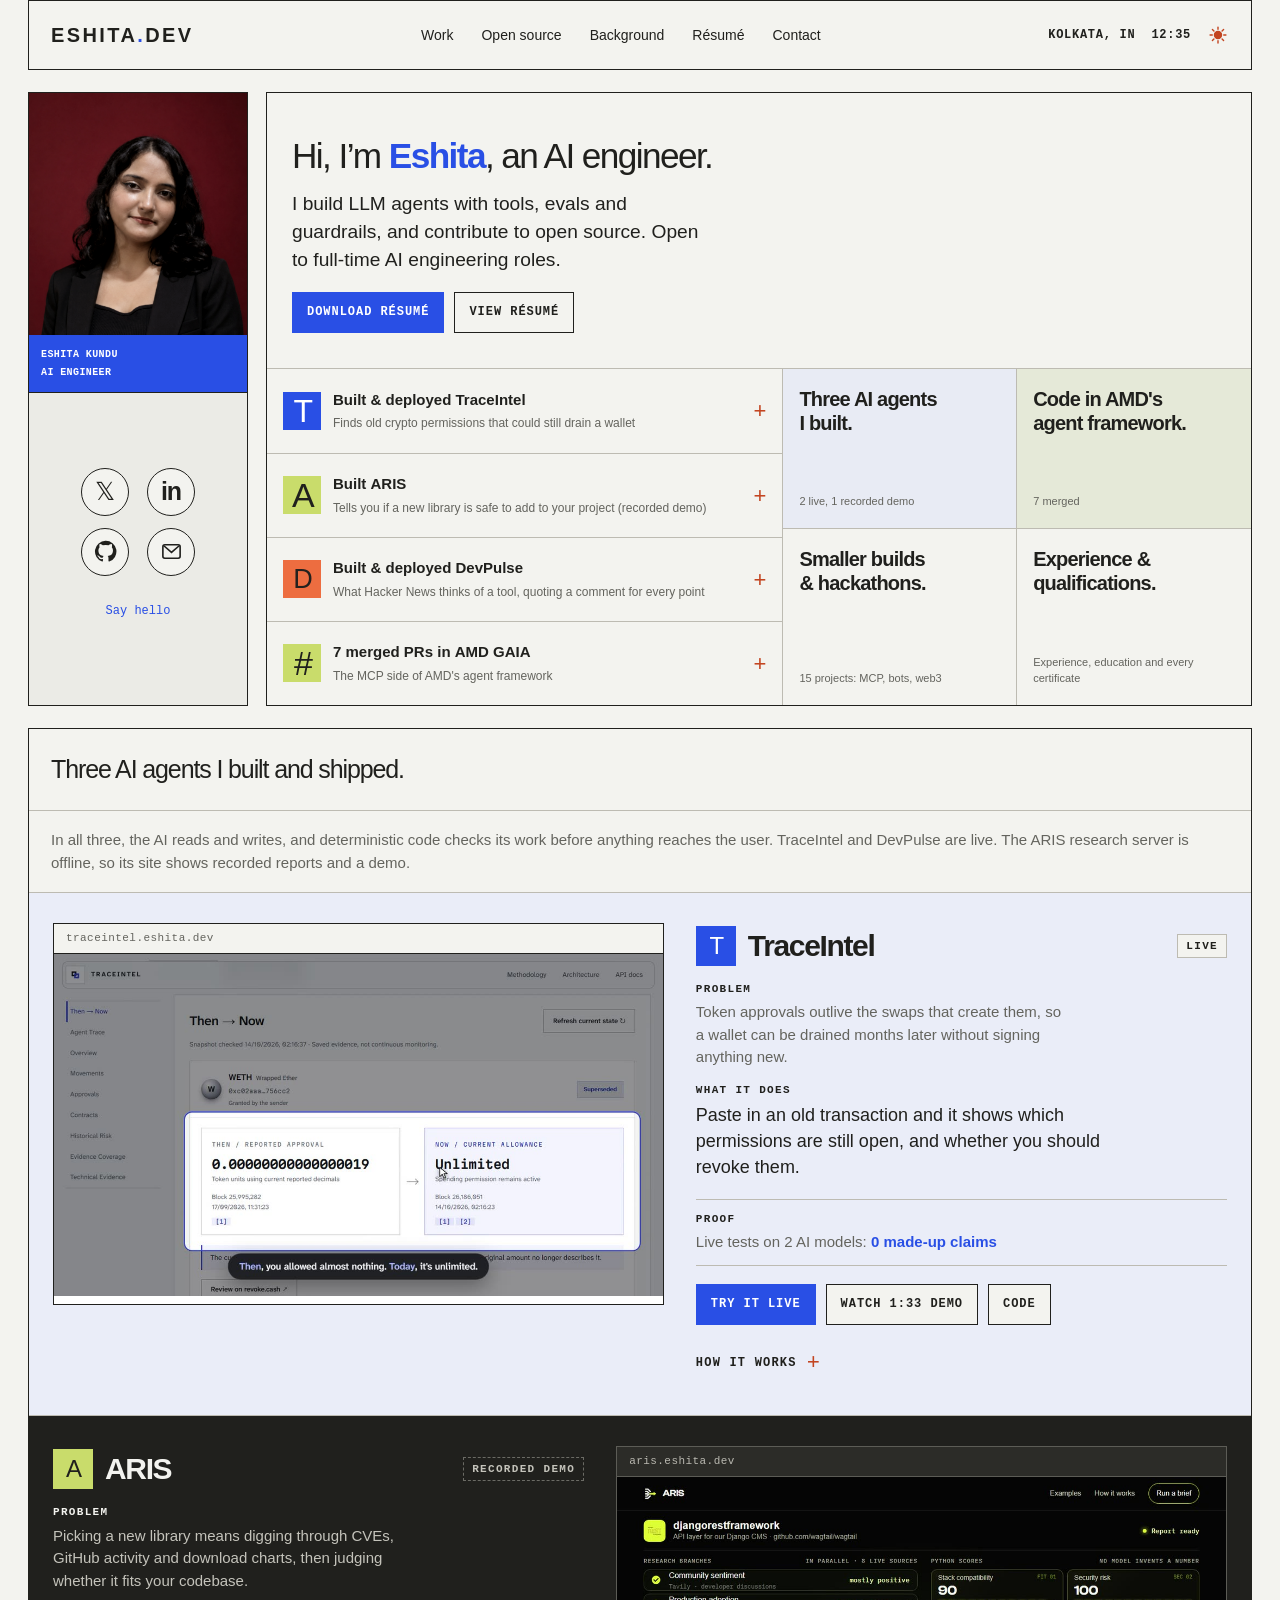
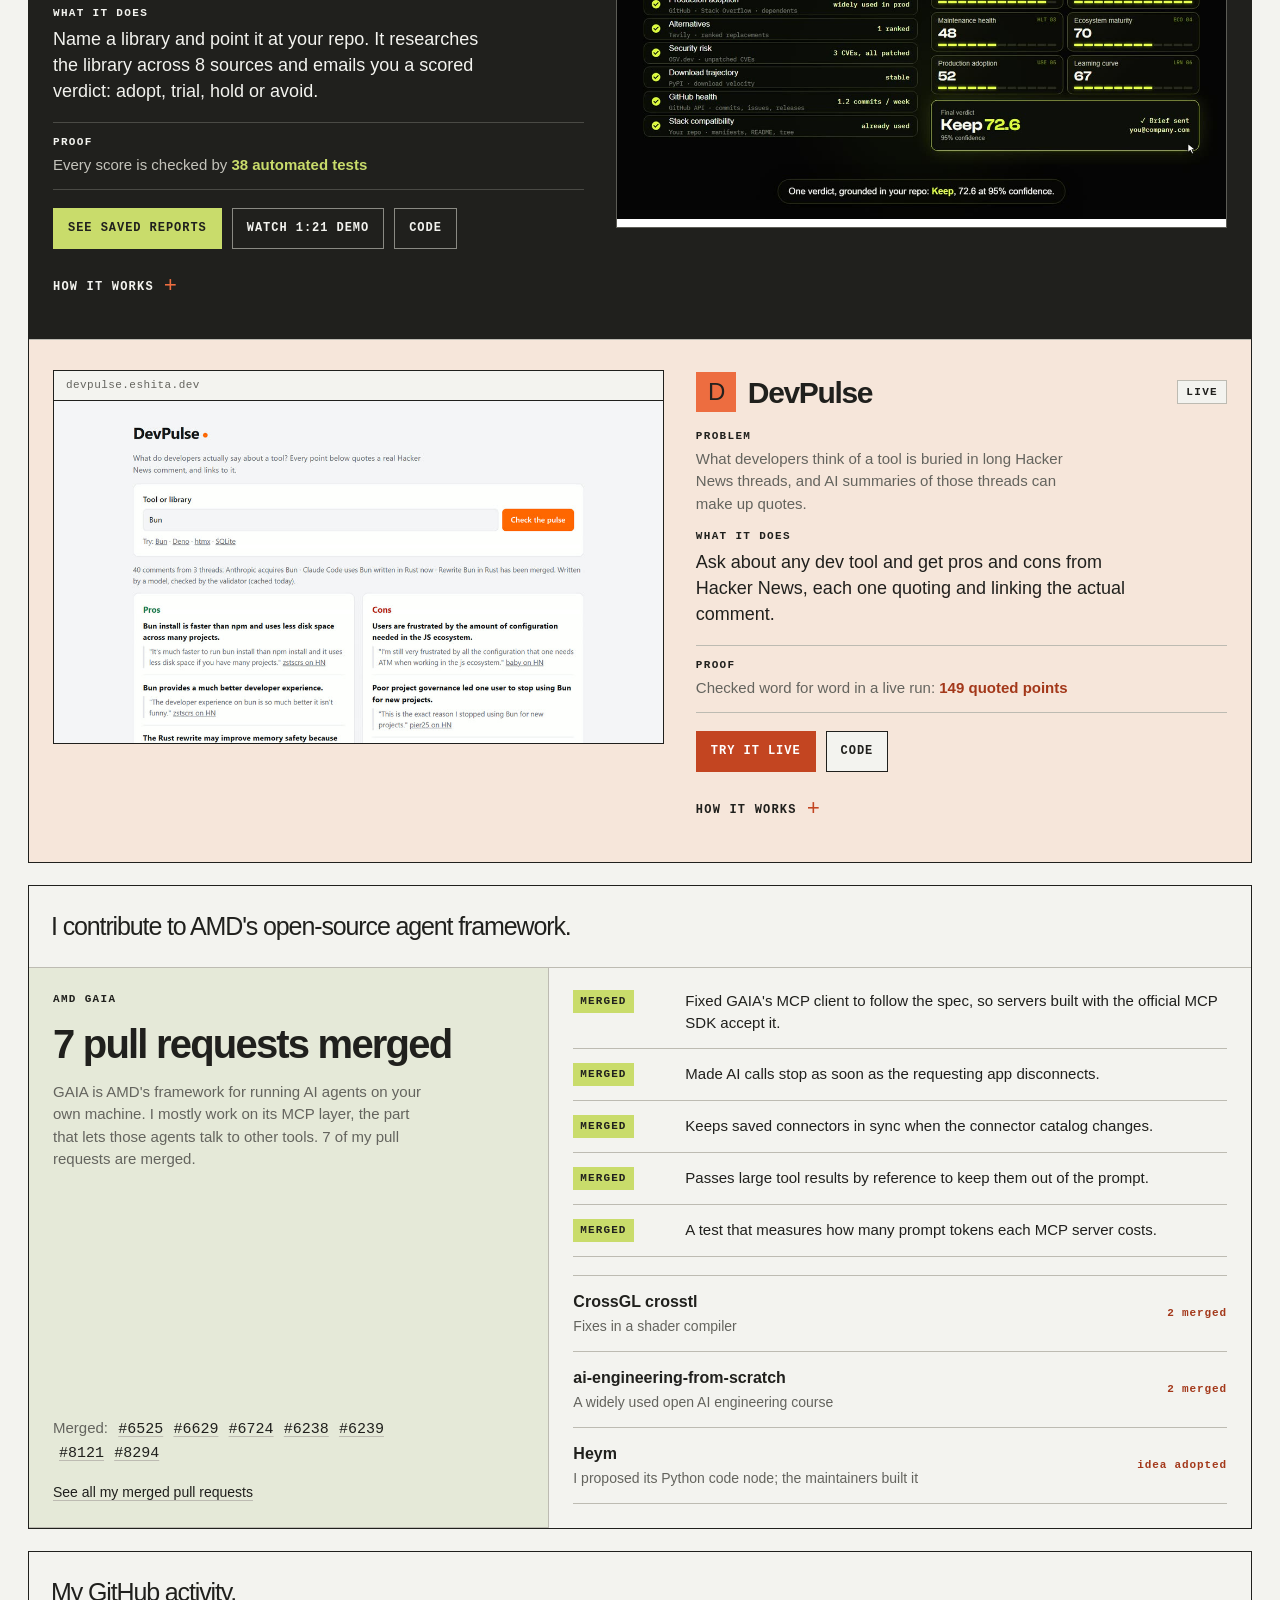
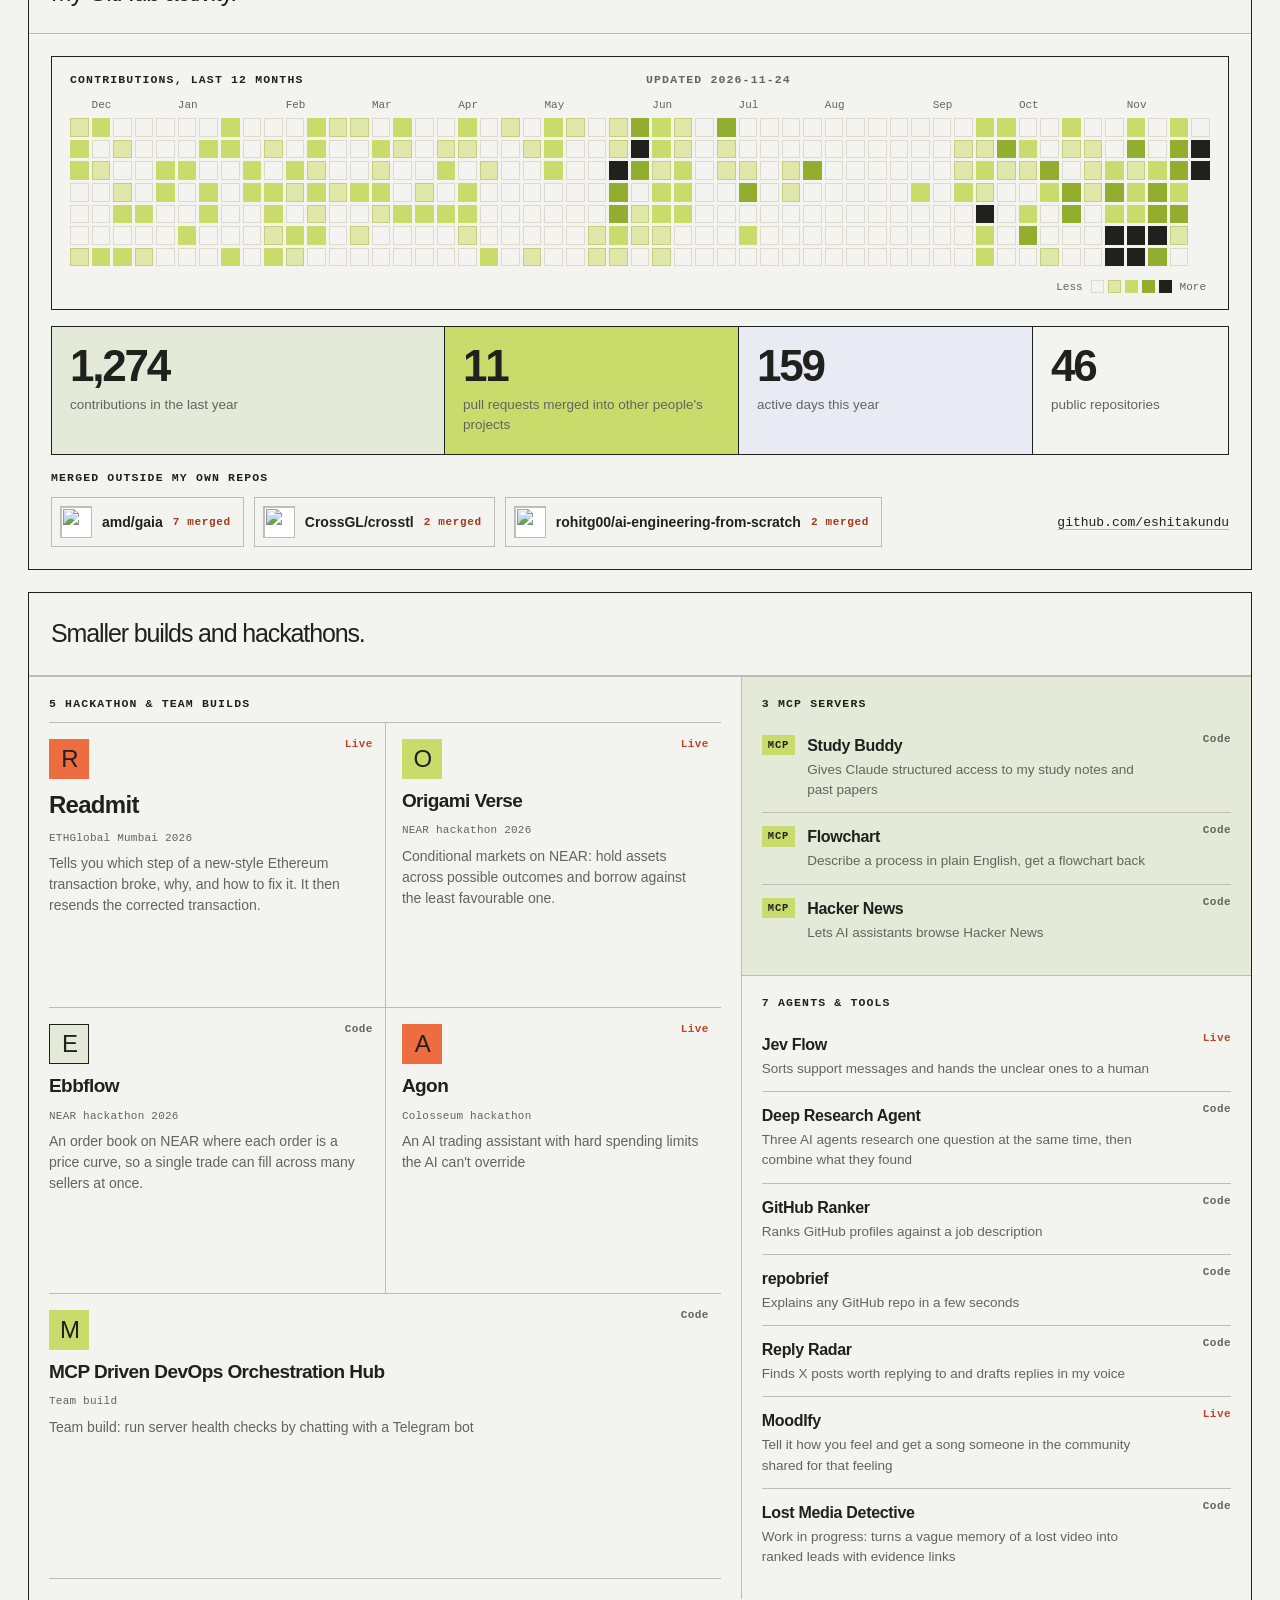
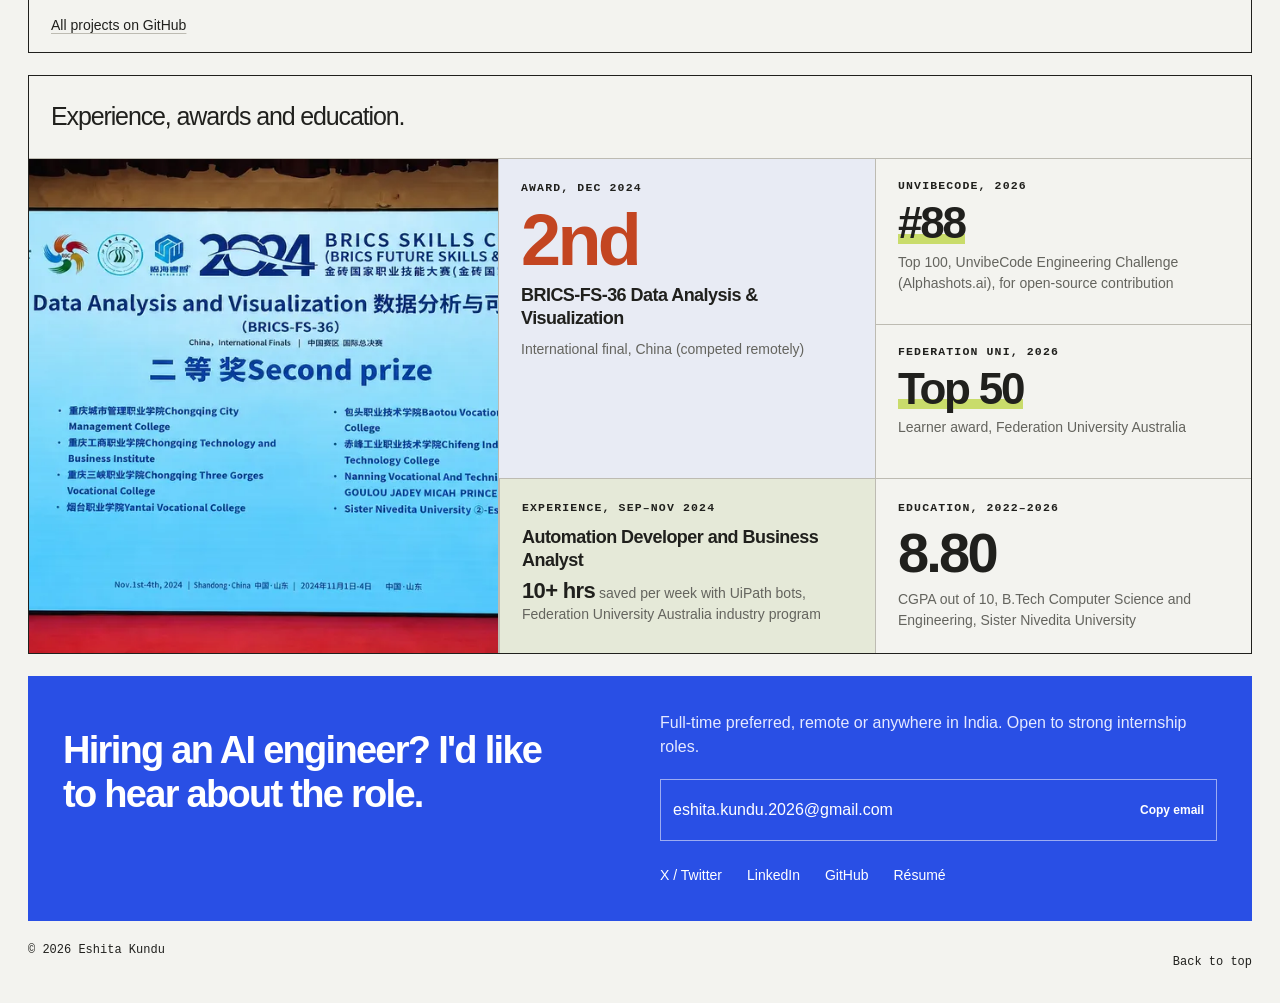
==== index.html @ 3e3bebbd "Remove generic design tells from home page and résumé Drop decorative arrows, mid-dot separators, ey" ====
<!doctype html><html lang="en"><head>
<meta charset="UTF-8"><meta name="viewport" content="width=device-width,initial-scale=1">
<title>Eshita Kundu | AI Engineer</title>
<meta name="description" content="Eshita Kundu, AI engineer. Builds LLM agents with tools, evals and guardrails, and contributes to open source, including AMD's GAIA agent framework.">
<meta name="theme-color" content="#f3f3ef">
<meta property="og:type" content="website"><meta property="og:url" content="https://eshita.dev/"><meta property="og:title" content="Eshita Kundu | AI Engineer"><meta property="og:description" content="AI agents that use tools, and the checks that keep them honest. Two live agents and 7 pull requests merged into AMD GAIA."><meta property="og:image" content="https://eshita.dev/assets/og-card.jpg"><meta name="twitter:card" content="summary_large_image">
<link rel="canonical" href="https://eshita.dev/"><link rel="icon" href="assets/icons/favicon.svg" type="image/svg+xml">
<link rel="stylesheet" href="css/editorial.css?v=20261124a"><link rel="stylesheet" href="css/home.css?v=20261124a">
<script>document.documentElement.classList.add("js")</script>
<script type="application/ld+json">{"@context":"https://schema.org","@type":"Person","name":"Eshita Kundu","jobTitle":"AI Engineer","url":"https://eshita.dev/","email":"mailto:eshita.kundu.2026@gmail.com","sameAs":["https://x.com/EshitaKunn","https://github.com/eshitakundu","https://linkedin.com/in/eshitakundu"]}</script>
</head><body>
<a class="skip-link" href="#work">Skip to projects</a>
<header class="site-header"><a class="wordmark" href="#top">ESHITA<span>.</span>DEV</a><nav aria-label="Primary"><a href="#work">Work</a><a href="#open-source">Open source</a><a href="#background">Background</a><a href="resume.html">Résumé</a><a href="#contact">Contact</a></nav><div class="local-time">KOLKATA, IN <span id="localClock"></span><span class="daynight" id="dayNight" role="img" aria-label=""></span></div></header>
<main id="top">
<section class="intro-grid">
<aside class="profile-column"><figure class="hero-portrait"><img src="assets/img/portrait-editorial.png" alt="Eshita Kundu"><figcaption><span>ESHITA KUNDU</span><span>AI ENGINEER</span></figcaption></figure><div class="profile-social"><div class="social-circles">
<a href="https://x.com/EshitaKunn" target="_blank" rel="noreferrer" aria-label="X (Twitter): EshitaKunn" title="X / Twitter"><span aria-hidden="true">𝕏</span></a>
<a href="https://linkedin.com/in/eshitakundu" target="_blank" rel="noreferrer" aria-label="LinkedIn: Eshita Kundu" title="LinkedIn"><span class="linkedin-symbol" aria-hidden="true">in</span></a>
<a href="https://github.com/eshitakundu" target="_blank" rel="noreferrer" aria-label="GitHub: eshitakundu" title="GitHub"><svg viewBox="0 0 24 24" aria-hidden="true"><path fill="currentColor" d="M12 .9a11.1 11.1 0 0 0-3.5 21.6c.6.1.8-.2.8-.5v-2.1c-3.4.7-4.1-1.4-4.1-1.4-.5-1.3-1.3-1.6-1.3-1.6-1.1-.8.1-.8.1-.8 1.2.1 1.8 1.2 1.8 1.2 1.1 1.8 2.8 1.3 3.5 1 .1-.8.4-1.3.8-1.6-2.7-.3-5.5-1.3-5.5-6a4.7 4.7 0 0 1 1.2-3.2c-.1-.3-.5-1.6.1-3.2 0 0 1-.3 3.3 1.2a11.6 11.6 0 0 1 6 0c2.3-1.5 3.3-1.2 3.3-1.2.6 1.6.2 2.9.1 3.2a4.7 4.7 0 0 1 1.2 3.2c0 4.7-2.8 5.7-5.5 6 .5.4.8 1.1.8 2.2V22c0 .3.2.6.8.5A11.1 11.1 0 0 0 12 .9Z"/></svg></a>
<a href="https://mail.google.com/mail/?view=cm&amp;fs=1&amp;to=eshita.kundu.2026%40gmail.com" target="_blank" rel="noopener noreferrer" aria-label="Compose an email to Eshita in Gmail (opens in a new tab)" title="Compose in Gmail"><svg viewBox="0 0 24 24" aria-hidden="true" fill="none" stroke="currentColor" stroke-width="1.7"><rect x="3" y="5" width="18" height="14" rx="2"/><path d="m4 6 8 7 8-7"/></svg></a>
</div><a class="profile-email" href="https://mail.google.com/mail/?view=cm&amp;fs=1&amp;to=eshita.kundu.2026%40gmail.com" target="_blank" rel="noopener noreferrer">Say hello</a></div><dl class="profile-facts"><div><dt>Status</dt><dd>Open to full-time AI engineering roles</dd></div><div><dt>Based in</dt><dd>Kolkata, India (IST, UTC+5:30)</dd></div><div><dt>Works</dt><dd>Remote, or anywhere in India</dd></div><div><dt>Degree</dt><dd>B.Tech CSE, 2026, CGPA 8.80</dd></div><div><dt>Focus</dt><dd>LLM agents, tool use, MCP, evals</dd></div></dl></aside>
<div class="intro-panel"><div class="intro-copy"><h1>Hi, I’m <span>Eshita</span>, an AI engineer.</h1><p class="hero-sub">I build LLM agents with tools, evals and guardrails, and contribute to open source. Open to full-time AI engineering roles.</p><div class="hero-actions"><a class="primary" href="assets/Eshita_Kundu_Resume.pdf" download>Download résumé</a><a href="resume.html">View résumé</a></div></div>
<div class="agent" id="agent" hidden aria-labelledby="agent-h">
<div class="agent-head"><span class="identity-icon blue agent-avatar" aria-hidden="true"><svg viewBox="0 0 24 24"><rect x="4" y="7" width="16" height="12" rx="2"/><path d="M12 3v4M9 12h.01M15 12h.01M9 16h6"/></svg></span><div><h2 id="agent-h">Ask my AI agent</h2><p class="agent-status"><span id="agentMode">Online</span>, answers only from this site and my résumé</p></div></div>
<div class="agent-tools"><span class="tile-label">TOOLS IT CAN USE</span><ol class="agent-graph" aria-label="Tools the agent can use"><li data-tool="search_projects"><span>search</span><b>projects</b></li><li data-tool="get_project"><span>read</span><b>a project</b></li><li data-tool="get_open_source"><span>check</span><b>open source</b></li><li data-tool="get_background"><span>check</span><b>background</b></li></ol><i class="agent-progress" aria-hidden="true"></i></div>
<div class="ask-log" id="askLog" aria-live="polite"><div class="ask-idle"><p class="idle-q">What do you want to know about Eshita?</p><div class="idle-list" id="askChips"><button type="button"><span>What has she built?</span></button><button type="button"><span>Has she worked with MCP?</span></button><button type="button"><span>Is she open to remote work?</span></button><button type="button"><span>What has she done in open source?</span></button></div><p class="idle-note">Every step it takes shows up here, so you can check its work.</p></div></div>
<form class="ask-form" id="askForm"><label class="sr-only" for="askInput">Your question</label><input id="askInput" maxlength="300" placeholder="Ask a question about Eshita's work" autocomplete="off"><button type="submit" aria-label="Send question"><svg viewBox="0 0 24 24" aria-hidden="true"><path d="M5 12h13M13 6l6 6-6 6"/></svg></button></form>
</div>
<div class="intro-dashboard"><div class="intro-rows">
<details><summary><span class="identity-icon blue">T</span><span>Built &amp; deployed <strong>TraceIntel</strong><small>Finds old crypto permissions that could still drain a wallet</small></span><b class="expand">+</b></summary><div class="intro-detail">Paste in an old Ethereum or Monad transaction and it tells you which permissions it left behind, and whether they're still risky. The agent may only state what its tools verified, and 24 offline evals check this on every push. <a href="#project-traceintel">Explore the project</a></div></details>
<details><summary><span class="identity-icon green aris-icon">A</span><span>Built <strong>ARIS</strong><small>Tells you if a new library is safe to add to your project (recorded demo)</small></span><b class="expand">+</b></summary><div class="intro-detail">Seven research branches examine a library in parallel; Python code computes every score, and the verdict is delivered by email. <a href="#project-aris">Explore the project</a></div></details>
<details><summary><span class="identity-icon orange">D</span><span>Built &amp; deployed <strong>DevPulse</strong><small>What Hacker News thinks of a tool, quoting a comment for every point</small></span><b class="expand">+</b></summary><div class="intro-detail">Every point it shows quotes a Hacker News comment, and a checker drops any point whose quote isn't word for word. <a href="#project-devpulse">Explore the project</a></div></details>
<details><summary><span class="identity-icon green">#</span><span>7 merged PRs in <strong>AMD GAIA</strong><small>The MCP side of AMD's agent framework</small></span><b class="expand">+</b></summary><div class="intro-detail">Fixed GAIA's MCP client so servers built on the official MCP SDK accept it, kept saved connectors in sync with the catalog, made AI calls stop when the requesting app disconnects, and kept large tool results out of the prompt. <a href="#open-source">See open source</a></div></details>

</div><nav class="dashboard-shortcuts" aria-label="Explore the portfolio">
<a href="#work" class="dashboard-tile work-tile"><strong>Three AI agents <br>I built.</strong><small>2 live, 1 recorded demo</small></a>
<a href="#open-source" class="dashboard-tile stack-tile"><strong>Code in AMD's <br>agent framework.</strong><small>7 merged</small></a>
<a href="#more" class="dashboard-tile"><strong>Smaller builds <br>&amp; hackathons.</strong><small>15 projects: MCP, bots, web3</small></a>
<a href="resume.html" class="dashboard-tile resume-tile"><strong>Experience &amp; <br>qualifications.</strong><small>Experience, education and every certificate</small></a>
</nav></div></div></section>
<section class="section" id="work" aria-labelledby="work-h"><div class="section-head"><h2 id="work-h">Three AI agents I built and shipped.</h2></div>
<p class="section-lede">In all three, the AI reads and writes, and deterministic code checks its work before anything reaches the user. TraceIntel and DevPulse are live. The ARIS research server is offline, so its site shows recorded reports and a demo.</p>
<!-- cases:start --><div id="cases"><article class="case case-traceintel" id="project-traceintel">
<figure class="case-media"><span class="case-url" aria-hidden="true">traceintel.eshita.dev</span><video class="case-video" muted loop playsinline preload="none" poster="assets/work/traceintel.jpg" aria-label="TraceIntel report: the agent's briefing and a THEN to NOW comparison of a token permission" width="1120" height="630"><source src="assets/work/traceintel.mp4" type="video/mp4"></video></figure>
<div class="case-copy">
<div class="case-title"><span class="identity-icon blue">T</span><h3>TraceIntel</h3><span class="live-tag">LIVE</span></div>
<p class="case-problem"><span>Problem</span>Token approvals outlive the swaps that create them, so a wallet can be drained months later without signing anything new.</p>
<p class="case-plain"><span>What it does</span>Paste in an old transaction and it shows which permissions are still open, and whether you should revoke them.</p>
<a class="case-proof" href="https://github.com/eshitakundu/TraceIntel/tree/main/evals" target="_blank" rel="noreferrer"><em>Proof</em><span>Live tests on 2 AI models:</span> <strong>0 made-up claims</strong></a>
<div class="hero-actions case-actions"><a class="primary" href="https://traceintel.eshita.dev" target="_blank" rel="noreferrer">Try it live</a><button type="button" data-video="https://drive.google.com/file/d/1-5eEX6gudDaP5FLFxx9WotcHQ9CJlThD/preview" data-title="TraceIntel demo">Watch 1:33 demo</button><a href="https://github.com/eshitakundu/TraceIntel" target="_blank" rel="noreferrer">Code</a></div>
<details class="case-how"><summary>How it works <b class="expand">+</b></summary>
<div class="engineering-grid"><div><strong>What it does</strong><p>Paste an old transaction and see which token permissions it left behind are still live, explained by an agent that may only cite verified evidence.</p></div><div><strong>How it's built</strong><p>A NOOA planner calls 3 typed, read-only tools under a budget enforced in code. The reporter can only cite claims the tools verified, and falls back to a deterministic report.</p></div></div>
<ul class="case-results"><li><a href="https://github.com/eshitakundu/TraceIntel/tree/main/evals" target="_blank" rel="noreferrer"><b>24</b> offline evals in CI, 5 of them adversarial</a></li><li><a href="https://github.com/eshitakundu/TraceIntel/tree/main/evals" target="_blank" rel="noreferrer"><b>0</b> ungrounded claims in live runs on 2 models</a></li><li><a href="https://github.com/eshitakundu/TraceIntel/tree/main/evals" target="_blank" rel="noreferrer"><b>7/8</b> correct advice end to end on a free model</a></li><li><a href="https://github.com/eshitakundu/TraceIntel/actions/workflows/ci.yml" target="_blank" rel="noreferrer"><b>101</b> pytest, Vitest and Playwright tests</a></li></ul>
<div class="tags"><span>NOOA</span><span>FastAPI</span><span>PostgreSQL</span><span>React + TypeScript</span><span>Cloudflare Workers</span></div>
</details>
</div></article><article class="case case-aris" id="project-aris">
<figure class="case-media"><span class="case-url" aria-hidden="true">aris.eshita.dev</span><video class="case-video" muted loop playsinline preload="none" poster="assets/work/aris.jpg" aria-label="ARIS run console: seven evidence branches filling in, ending in a Keep 72.6 verdict" width="1120" height="630"><source src="assets/work/aris.mp4" type="video/mp4"></video></figure>
<div class="case-copy">
<div class="case-title"><span class="identity-icon green">A</span><h3>ARIS</h3><span class="live-tag demo">RECORDED DEMO</span></div>
<p class="case-problem"><span>Problem</span>Picking a new library means digging through CVEs, GitHub activity and download charts, then judging whether it fits your codebase.</p>
<p class="case-plain"><span>What it does</span>Name a library and point it at your repo. It researches the library across 8 sources and emails you a scored verdict: adopt, trial, hold or avoid.</p>
<a class="case-proof" href="https://github.com/eshitakundu/ARIS/actions/workflows/tests.yml" target="_blank" rel="noreferrer"><em>Proof</em><span>Every score is checked by</span> <strong>38 automated tests</strong></a>
<div class="hero-actions case-actions"><a class="primary" href="https://aris.eshita.dev" target="_blank" rel="noreferrer">See saved reports</a><button type="button" data-video="https://drive.google.com/file/d/1jML5SADdQUz9jS4FM7lG59d3zc-DFHqd/preview" data-title="ARIS demo">Watch 1:21 demo</button><a href="https://github.com/eshitakundu/ARIS" target="_blank" rel="noreferrer">Code</a></div>
<details class="case-how"><summary>How it works <b class="expand">+</b></summary>
<div class="engineering-grid"><div><strong>What it does</strong><p>Name a package and point ARIS at your repo. Seven parallel branches gather evidence from 8 sources, and you get an emailed brief with an adopt, trial, hold or avoid verdict.</p></div><div><strong>How it's built</strong><p>Runs on my self-hosted fork of Heym. I proposed its Python exec node upstream, and the maintainers of the 1.7K-star project shipped it as a native feature.</p></div></div>
<ul class="case-results"><li><a href="https://github.com/eshitakundu/ARIS/tree/main/workflows" target="_blank" rel="noreferrer"><b>104</b> node DAG with 7 evidence branches running in parallel</a></li><li><a href="https://github.com/eshitakundu/ARIS/tree/main/workflows" target="_blank" rel="noreferrer"><b>18</b> Python nodes compute every score; LLMs only extract and narrate</a></li><li><a href="https://github.com/eshitakundu/ARIS/actions/workflows/tests.yml" target="_blank" rel="noreferrer"><b>38</b> scoring tests in CI</a></li></ul>
<div class="tags"><span>Heym</span><span>Python</span><span>NVIDIA NIM</span><span>GitHub / OSV / Tavily</span><span>Docker + Cloudflare Tunnel</span></div>
</details>
</div></article><article class="case case-devpulse" id="project-devpulse">
<figure class="case-media"><span class="case-url" aria-hidden="true">devpulse.eshita.dev</span><img src="assets/work/devpulse.jpg" alt="DevPulse report for Bun: pros and cons, each quoting a Hacker News comment" loading="lazy" width="1120" height="630"></figure>
<div class="case-copy">
<div class="case-title"><span class="identity-icon orange">D</span><h3>DevPulse</h3><span class="live-tag">LIVE</span></div>
<p class="case-problem"><span>Problem</span>What developers think of a tool is buried in long Hacker News threads, and AI summaries of those threads can make up quotes.</p>
<p class="case-plain"><span>What it does</span>Ask about any dev tool and get pros and cons from Hacker News, each one quoting and linking the actual comment.</p>
<a class="case-proof" href="https://github.com/eshitakundu/DevPulse/blob/main/evals/results/live-2026-11-17.json" target="_blank" rel="noreferrer"><em>Proof</em><span>Checked word for word in a live run:</span> <strong>149 quoted points</strong></a>
<div class="hero-actions case-actions"><a class="primary" href="https://devpulse.eshita.dev/?tool=Bun" target="_blank" rel="noreferrer">Try it live</a><a href="https://github.com/eshitakundu/DevPulse" target="_blank" rel="noreferrer">Code</a></div>
<details class="case-how"><summary>How it works <b class="expand">+</b></summary>
<div class="engineering-grid"><div><strong>What it does</strong><p>Ask what developers think of a tool and get pros and cons where every point quotes a Hacker News comment word for word and links to it.</p></div><div><strong>How it's built</strong><p>The model only proposes. A validator keeps a point only if its quote appears word for word in the comment it cites, with one repair round and a rule-based fallback.</p></div></div>
<ul class="case-results"><li><a href="https://github.com/eshitakundu/DevPulse/blob/main/evals/results/live-2026-11-17.json" target="_blank" rel="noreferrer"><b>149</b> verbatim-cited points in a live run over 20 tools</a></li><li><a href="https://github.com/eshitakundu/DevPulse/blob/main/evals/results/live-2026-11-17.json" target="_blank" rel="noreferrer"><b>18/19</b> model reports passed the quote validator</a></li><li><a href="https://github.com/eshitakundu/DevPulse/blob/main/evals/results/live-2026-11-17.json" target="_blank" rel="noreferrer"><b>0.27 s</b> cached response, down from 17.8 s, with Cloudflare D1</a></li></ul>
<div class="tags"><span>Python</span><span>FastAPI</span><span>Pydantic</span><span>OpenRouter</span><span>Cloudflare Workers + D1</span></div>
</details>
</div></article></div><!-- cases:end -->
</section>

<section class="section" id="open-source" aria-labelledby="oss-h"><div class="section-head"><h2 id="oss-h">I contribute to AMD's open-source agent framework.</h2></div>
<!-- oss:start --><div id="oss"><div class="oss-grid">
<div class="oss-tile"><span class="tile-label">AMD GAIA</span><strong>7 pull requests merged</strong><p>GAIA is AMD's framework for running AI agents on your own machine. I mostly work on its MCP layer, the part that lets those agents talk to other tools. 7 of my pull requests are merged.</p><p class="oss-prs">Merged: <a href="https://github.com/amd/gaia/pull/6525" target="_blank" rel="noreferrer">#6525</a> <a href="https://github.com/amd/gaia/pull/6629" target="_blank" rel="noreferrer">#6629</a> <a href="https://github.com/amd/gaia/pull/6724" target="_blank" rel="noreferrer">#6724</a> <a href="https://github.com/amd/gaia/pull/6238" target="_blank" rel="noreferrer">#6238</a> <a href="https://github.com/amd/gaia/pull/6239" target="_blank" rel="noreferrer">#6239</a> <a href="https://github.com/amd/gaia/pull/8121" target="_blank" rel="noreferrer">#8121</a> <a href="https://github.com/amd/gaia/pull/8294" target="_blank" rel="noreferrer">#8294</a></p><a href="https://github.com/amd/gaia/pulls?q=is%3Apr+author%3Aeshitakundu+is%3Amerged" target="_blank" rel="noreferrer">See all my merged pull requests</a></div>
<div class="oss-list">
<ul class="spans"><li><span class="state">MERGED</span><span>Fixed GAIA's MCP client to follow the spec, so servers built with the official MCP SDK accept it.</span></li><li><span class="state">MERGED</span><span>Made AI calls stop as soon as the requesting app disconnects.</span></li><li><span class="state">MERGED</span><span>Keeps saved connectors in sync when the connector catalog changes.</span></li><li><span class="state">MERGED</span><span>Passes large tool results by reference to keep them out of the prompt.</span></li><li><span class="state">MERGED</span><span>A test that measures how many prompt tokens each MCP server costs.</span></li></ul>
<div class="oss-others"><a href="https://github.com/CrossGL/crosstl/pulls?q=is%3Apr+author%3Aeshitakundu+is%3Amerged" target="_blank" rel="noreferrer"><b>CrossGL crosstl</b><span>Fixes in a shader compiler</span><em>2 merged</em></a><a href="https://github.com/rohitg00/ai-engineering-from-scratch/pulls?q=is%3Apr+author%3Aeshitakundu+is%3Amerged" target="_blank" rel="noreferrer"><b>ai-engineering-from-scratch</b><span>A widely used open AI engineering course</span><em>2 merged</em></a><a href="https://github.com/heymrun/heym/discussions/136" target="_blank" rel="noreferrer"><b>Heym</b><span>I proposed its Python code node; the maintainers built it</span><em>idea adopted</em></a></div>
</div></div></div><!-- oss:end -->
</section>

<section class="section" id="github" aria-labelledby="gh-h"><div class="section-head"><h2 id="gh-h">My GitHub activity.</h2></div>
<!-- github-block:start --><div id="github-block"><div class="gh-cal-panel"><div class="gh-cal-head"><span class="tile-label">CONTRIBUTIONS, LAST 12 MONTHS</span><span class="tile-label">UPDATED 2026-11-24</span></div>
<div class="gh-cal-scroll"><div class="gh-months"><span style="grid-column:2">Dec</span><span style="grid-column:6">Jan</span><span style="grid-column:11">Feb</span><span style="grid-column:15">Mar</span><span style="grid-column:19">Apr</span><span style="grid-column:23">May</span><span style="grid-column:28">Jun</span><span style="grid-column:32">Jul</span><span style="grid-column:36">Aug</span><span style="grid-column:41">Sep</span><span style="grid-column:45">Oct</span><span style="grid-column:50">Nov</span></div><div class="gh-cal" role="img" aria-label="1,274 GitHub contributions in the last year"><i class="l1" style="--c:0" title="3 contributions on 2025-11-23"></i><i class="l2" style="--c:0" title="4 contributions on 2025-11-24"></i><i class="l2" style="--c:0" title="4 contributions on 2025-11-25"></i><i class="l0" style="--c:0" title="0 contributions on 2025-11-26"></i><i class="l0" style="--c:0" title="0 contributions on 2025-11-27"></i><i class="l0" style="--c:0" title="0 contributions on 2025-11-28"></i><i class="l1" style="--c:0" title="3 contributions on 2025-11-29"></i><i class="l2" style="--c:1" title="5 contributions on 2025-11-30"></i><i class="l0" style="--c:1" title="0 contributions on 2025-12-01"></i><i class="l1" style="--c:1" title="3 contributions on 2025-12-02"></i><i class="l0" style="--c:1" title="0 contributions on 2025-12-03"></i><i class="l0" style="--c:1" title="0 contributions on 2025-12-04"></i><i class="l0" style="--c:1" title="0 contributions on 2025-12-05"></i><i class="l2" style="--c:1" title="5 contributions on 2025-12-06"></i><i class="l0" style="--c:2" title="0 contributions on 2025-12-07"></i><i class="l1" style="--c:2" title="3 contributions on 2025-12-08"></i><i class="l0" style="--c:2" title="0 contributions on 2025-12-09"></i><i class="l1" style="--c:2" title="3 contributions on 2025-12-10"></i><i class="l2" style="--c:2" title="5 contributions on 2025-12-11"></i><i class="l0" style="--c:2" title="0 contributions on 2025-12-12"></i><i class="l2" style="--c:2" title="5 contributions on 2025-12-13"></i><i class="l0" style="--c:3" title="0 contributions on 2025-12-14"></i><i class="l0" style="--c:3" title="0 contributions on 2025-12-15"></i><i class="l0" style="--c:3" title="0 contributions on 2025-12-16"></i><i class="l0" style="--c:3" title="0 contributions on 2025-12-17"></i><i class="l2" style="--c:3" title="4 contributions on 2025-12-18"></i><i class="l0" style="--c:3" title="0 contributions on 2025-12-19"></i><i class="l1" style="--c:3" title="2 contributions on 2025-12-20"></i><i class="l0" style="--c:4" title="0 contributions on 2025-12-21"></i><i class="l0" style="--c:4" title="0 contributions on 2025-12-22"></i><i class="l2" style="--c:4" title="4 contributions on 2025-12-23"></i><i class="l2" style="--c:4" title="4 contributions on 2025-12-24"></i><i class="l0" style="--c:4" title="0 contributions on 2025-12-25"></i><i class="l0" style="--c:4" title="0 contributions on 2025-12-26"></i><i class="l0" style="--c:4" title="0 contributions on 2025-12-27"></i><i class="l0" style="--c:5" title="0 contributions on 2025-12-28"></i><i class="l0" style="--c:5" title="0 contributions on 2025-12-29"></i><i class="l2" style="--c:5" title="4 contributions on 2025-12-30"></i><i class="l0" style="--c:5" title="0 contributions on 2025-12-31"></i><i class="l0" style="--c:5" title="0 contributions on 2026-01-01"></i><i class="l2" style="--c:5" title="6 contributions on 2026-01-02"></i><i class="l0" style="--c:5" title="0 contributions on 2026-01-03"></i><i class="l0" style="--c:6" title="0 contributions on 2026-01-04"></i><i class="l2" style="--c:6" title="4 contributions on 2026-01-05"></i><i class="l0" style="--c:6" title="0 contributions on 2026-01-06"></i><i class="l2" style="--c:6" title="5 contributions on 2026-01-07"></i><i class="l2" style="--c:6" title="6 contributions on 2026-01-08"></i><i class="l0" style="--c:6" title="0 contributions on 2026-01-09"></i><i class="l0" style="--c:6" title="0 contributions on 2026-01-10"></i><i class="l2" style="--c:7" title="5 contributions on 2026-01-11"></i><i class="l2" style="--c:7" title="5 contributions on 2026-01-12"></i><i class="l0" style="--c:7" title="0 contributions on 2026-01-13"></i><i class="l0" style="--c:7" title="0 contributions on 2026-01-14"></i><i class="l0" style="--c:7" title="0 contributions on 2026-01-15"></i><i class="l0" style="--c:7" title="0 contributions on 2026-01-16"></i><i class="l2" style="--c:7" title="5 contributions on 2026-01-17"></i><i class="l0" style="--c:8" title="0 contributions on 2026-01-18"></i><i class="l0" style="--c:8" title="0 contributions on 2026-01-19"></i><i class="l2" style="--c:8" title="4 contributions on 2026-01-20"></i><i class="l2" style="--c:8" title="4 contributions on 2026-01-21"></i><i class="l0" style="--c:8" title="0 contributions on 2026-01-22"></i><i class="l0" style="--c:8" title="0 contributions on 2026-01-23"></i><i class="l0" style="--c:8" title="0 contributions on 2026-01-24"></i><i class="l0" style="--c:9" title="0 contributions on 2026-01-25"></i><i class="l1" style="--c:9" title="2 contributions on 2026-01-26"></i><i class="l0" style="--c:9" title="0 contributions on 2026-01-27"></i><i class="l2" style="--c:9" title="6 contributions on 2026-01-28"></i><i class="l2" style="--c:9" title="7 contributions on 2026-01-29"></i><i class="l1" style="--c:9" title="2 contributions on 2026-01-30"></i><i class="l2" style="--c:9" title="4 contributions on 2026-01-31"></i><i class="l0" style="--c:10" title="0 contributions on 2026-02-01"></i><i class="l0" style="--c:10" title="0 contributions on 2026-02-02"></i><i class="l2" style="--c:10" title="6 contributions on 2026-02-03"></i><i class="l1" style="--c:10" title="1 contribution on 2026-02-04"></i><i class="l0" style="--c:10" title="0 contributions on 2026-02-05"></i><i class="l2" style="--c:10" title="6 contributions on 2026-02-06"></i><i class="l1" style="--c:10" title="1 contribution on 2026-02-07"></i><i class="l2" style="--c:11" title="6 contributions on 2026-02-08"></i><i class="l2" style="--c:11" title="6 contributions on 2026-02-09"></i><i class="l1" style="--c:11" title="1 contribution on 2026-02-10"></i><i class="l2" style="--c:11" title="6 contributions on 2026-02-11"></i><i class="l1" style="--c:11" title="1 contribution on 2026-02-12"></i><i class="l2" style="--c:11" title="4 contributions on 2026-02-13"></i><i class="l0" style="--c:11" title="0 contributions on 2026-02-14"></i><i class="l1" style="--c:12" title="3 contributions on 2026-02-15"></i><i class="l0" style="--c:12" title="0 contributions on 2026-02-16"></i><i class="l0" style="--c:12" title="0 contributions on 2026-02-17"></i><i class="l1" style="--c:12" title="3 contributions on 2026-02-18"></i><i class="l0" style="--c:12" title="0 contributions on 2026-02-19"></i><i class="l0" style="--c:12" title="0 contributions on 2026-02-20"></i><i class="l0" style="--c:12" title="0 contributions on 2026-02-21"></i><i class="l1" style="--c:13" title="3 contributions on 2026-02-22"></i><i class="l0" style="--c:13" title="0 contributions on 2026-02-23"></i><i class="l0" style="--c:13" title="0 contributions on 2026-02-24"></i><i class="l2" style="--c:13" title="5 contributions on 2026-02-25"></i><i class="l0" style="--c:13" title="0 contributions on 2026-02-26"></i><i class="l1" style="--c:13" title="2 contributions on 2026-02-27"></i><i class="l0" style="--c:13" title="0 contributions on 2026-02-28"></i><i class="l0" style="--c:14" title="0 contributions on 2026-03-01"></i><i class="l2" style="--c:14" title="6 contributions on 2026-03-02"></i><i class="l1" style="--c:14" title="1 contribution on 2026-03-03"></i><i class="l2" style="--c:14" title="6 contributions on 2026-03-04"></i><i class="l1" style="--c:14" title="2 contributions on 2026-03-05"></i><i class="l0" style="--c:14" title="0 contributions on 2026-03-06"></i><i class="l0" style="--c:14" title="0 contributions on 2026-03-07"></i><i class="l2" style="--c:15" title="6 contributions on 2026-03-08"></i><i class="l1" style="--c:15" title="1 contribution on 2026-03-09"></i><i class="l0" style="--c:15" title="0 contributions on 2026-03-10"></i><i class="l0" style="--c:15" title="0 contributions on 2026-03-11"></i><i class="l2" style="--c:15" title="4 contributions on 2026-03-12"></i><i class="l0" style="--c:15" title="0 contributions on 2026-03-13"></i><i class="l0" style="--c:15" title="0 contributions on 2026-03-14"></i><i class="l0" style="--c:16" title="0 contributions on 2026-03-15"></i><i class="l0" style="--c:16" title="0 contributions on 2026-03-16"></i><i class="l0" style="--c:16" title="0 contributions on 2026-03-17"></i><i class="l1" style="--c:16" title="3 contributions on 2026-03-18"></i><i class="l2" style="--c:16" title="5 contributions on 2026-03-19"></i><i class="l0" style="--c:16" title="0 contributions on 2026-03-20"></i><i class="l0" style="--c:16" title="0 contributions on 2026-03-21"></i><i class="l0" style="--c:17" title="0 contributions on 2026-03-22"></i><i class="l1" style="--c:17" title="3 contributions on 2026-03-23"></i><i class="l2" style="--c:17" title="4 contributions on 2026-03-24"></i><i class="l0" style="--c:17" title="0 contributions on 2026-03-25"></i><i class="l2" style="--c:17" title="5 contributions on 2026-03-26"></i><i class="l0" style="--c:17" title="0 contributions on 2026-03-27"></i><i class="l0" style="--c:17" title="0 contributions on 2026-03-28"></i><i class="l2" style="--c:18" title="6 contributions on 2026-03-29"></i><i class="l1" style="--c:18" title="2 contributions on 2026-03-30"></i><i class="l0" style="--c:18" title="0 contributions on 2026-03-31"></i><i class="l2" style="--c:18" title="6 contributions on 2026-04-01"></i><i class="l2" style="--c:18" title="6 contributions on 2026-04-02"></i><i class="l1" style="--c:18" title="1 contribution on 2026-04-03"></i><i class="l0" style="--c:18" title="0 contributions on 2026-04-04"></i><i class="l0" style="--c:19" title="0 contributions on 2026-04-05"></i><i class="l0" style="--c:19" title="0 contributions on 2026-04-06"></i><i class="l1" style="--c:19" title="2 contributions on 2026-04-07"></i><i class="l0" style="--c:19" title="0 contributions on 2026-04-08"></i><i class="l0" style="--c:19" title="0 contributions on 2026-04-09"></i><i class="l0" style="--c:19" title="0 contributions on 2026-04-10"></i><i class="l2" style="--c:19" title="6 contributions on 2026-04-11"></i><i class="l1" style="--c:20" title="2 contributions on 2026-04-12"></i><i class="l0" style="--c:20" title="0 contributions on 2026-04-13"></i><i class="l0" style="--c:20" title="0 contributions on 2026-04-14"></i><i class="l0" style="--c:20" title="0 contributions on 2026-04-15"></i><i class="l0" style="--c:20" title="0 contributions on 2026-04-16"></i><i class="l0" style="--c:20" title="0 contributions on 2026-04-17"></i><i class="l0" style="--c:20" title="0 contributions on 2026-04-18"></i><i class="l0" style="--c:21" title="0 contributions on 2026-04-19"></i><i class="l1" style="--c:21" title="3 contributions on 2026-04-20"></i><i class="l0" style="--c:21" title="0 contributions on 2026-04-21"></i><i class="l0" style="--c:21" title="0 contributions on 2026-04-22"></i><i class="l0" style="--c:21" title="0 contributions on 2026-04-23"></i><i class="l0" style="--c:21" title="0 contributions on 2026-04-24"></i><i class="l1" style="--c:21" title="2 contributions on 2026-04-25"></i><i class="l2" style="--c:22" title="6 contributions on 2026-04-26"></i><i class="l2" style="--c:22" title="4 contributions on 2026-04-27"></i><i class="l2" style="--c:22" title="7 contributions on 2026-04-28"></i><i class="l0" style="--c:22" title="0 contributions on 2026-04-29"></i><i class="l0" style="--c:22" title="0 contributions on 2026-04-30"></i><i class="l0" style="--c:22" title="0 contributions on 2026-05-01"></i><i class="l0" style="--c:22" title="0 contributions on 2026-05-02"></i><i class="l1" style="--c:23" title="1 contribution on 2026-05-03"></i><i class="l0" style="--c:23" title="0 contributions on 2026-05-04"></i><i class="l0" style="--c:23" title="0 contributions on 2026-05-05"></i><i class="l0" style="--c:23" title="0 contributions on 2026-05-06"></i><i class="l0" style="--c:23" title="0 contributions on 2026-05-07"></i><i class="l0" style="--c:23" title="0 contributions on 2026-05-08"></i><i class="l0" style="--c:23" title="0 contributions on 2026-05-09"></i><i class="l0" style="--c:24" title="0 contributions on 2026-05-10"></i><i class="l0" style="--c:24" title="0 contributions on 2026-05-11"></i><i class="l0" style="--c:24" title="0 contributions on 2026-05-12"></i><i class="l0" style="--c:24" title="0 contributions on 2026-05-13"></i><i class="l0" style="--c:24" title="0 contributions on 2026-05-14"></i><i class="l1" style="--c:24" title="1 contribution on 2026-05-15"></i><i class="l1" style="--c:24" title="2 contributions on 2026-05-16"></i><i class="l1" style="--c:25" title="1 contribution on 2026-05-17"></i><i class="l1" style="--c:25" title="3 contributions on 2026-05-18"></i><i class="l4" style="--c:25" title="47 contributions on 2026-05-19"></i><i class="l3" style="--c:25" title="10 contributions on 2026-05-20"></i><i class="l3" style="--c:25" title="14 contributions on 2026-05-21"></i><i class="l2" style="--c:25" title="8 contributions on 2026-05-22"></i><i class="l1" style="--c:25" title="2 contributions on 2026-05-23"></i><i class="l3" style="--c:26" title="10 contributions on 2026-05-24"></i><i class="l4" style="--c:26" title="38 contributions on 2026-05-25"></i><i class="l3" style="--c:26" title="13 contributions on 2026-05-26"></i><i class="l0" style="--c:26" title="0 contributions on 2026-05-27"></i><i class="l1" style="--c:26" title="1 contribution on 2026-05-28"></i><i class="l1" style="--c:26" title="1 contribution on 2026-05-29"></i><i class="l0" style="--c:26" title="0 contributions on 2026-05-30"></i><i class="l2" style="--c:27" title="9 contributions on 2026-05-31"></i><i class="l2" style="--c:27" title="6 contributions on 2026-06-01"></i><i class="l1" style="--c:27" title="2 contributions on 2026-06-02"></i><i class="l2" style="--c:27" title="4 contributions on 2026-06-03"></i><i class="l2" style="--c:27" title="4 contributions on 2026-06-04"></i><i class="l1" style="--c:27" title="3 contributions on 2026-06-05"></i><i class="l1" style="--c:27" title="2 contributions on 2026-06-06"></i><i class="l1" style="--c:28" title="3 contributions on 2026-06-07"></i><i class="l1" style="--c:28" title="2 contributions on 2026-06-08"></i><i class="l2" style="--c:28" title="4 contributions on 2026-06-09"></i><i class="l2" style="--c:28" title="9 contributions on 2026-06-10"></i><i class="l2" style="--c:28" title="8 contributions on 2026-06-11"></i><i class="l0" style="--c:28" title="0 contributions on 2026-06-12"></i><i class="l0" style="--c:28" title="0 contributions on 2026-06-13"></i><i class="l0" style="--c:29" title="0 contributions on 2026-06-14"></i><i class="l0" style="--c:29" title="0 contributions on 2026-06-15"></i><i class="l0" style="--c:29" title="0 contributions on 2026-06-16"></i><i class="l0" style="--c:29" title="0 contributions on 2026-06-17"></i><i class="l0" style="--c:29" title="0 contributions on 2026-06-18"></i><i class="l0" style="--c:29" title="0 contributions on 2026-06-19"></i><i class="l0" style="--c:29" title="0 contributions on 2026-06-20"></i><i class="l3" style="--c:30" title="14 contributions on 2026-06-21"></i><i class="l1" style="--c:30" title="1 contribution on 2026-06-22"></i><i class="l1" style="--c:30" title="1 contribution on 2026-06-23"></i><i class="l0" style="--c:30" title="0 contributions on 2026-06-24"></i><i class="l0" style="--c:30" title="0 contributions on 2026-06-25"></i><i class="l0" style="--c:30" title="0 contributions on 2026-06-26"></i><i class="l0" style="--c:30" title="0 contributions on 2026-06-27"></i><i class="l0" style="--c:31" title="0 contributions on 2026-06-28"></i><i class="l0" style="--c:31" title="0 contributions on 2026-06-29"></i><i class="l1" style="--c:31" title="2 contributions on 2026-06-30"></i><i class="l3" style="--c:31" title="21 contributions on 2026-07-01"></i><i class="l0" style="--c:31" title="0 contributions on 2026-07-02"></i><i class="l2" style="--c:31" title="4 contributions on 2026-07-03"></i><i class="l0" style="--c:31" title="0 contributions on 2026-07-04"></i><i class="l0" style="--c:32" title="0 contributions on 2026-07-05"></i><i class="l0" style="--c:32" title="0 contributions on 2026-07-06"></i><i class="l0" style="--c:32" title="0 contributions on 2026-07-07"></i><i class="l0" style="--c:32" title="0 contributions on 2026-07-08"></i><i class="l0" style="--c:32" title="0 contributions on 2026-07-09"></i><i class="l0" style="--c:32" title="0 contributions on 2026-07-10"></i><i class="l0" style="--c:32" title="0 contributions on 2026-07-11"></i><i class="l0" style="--c:33" title="0 contributions on 2026-07-12"></i><i class="l0" style="--c:33" title="0 contributions on 2026-07-13"></i><i class="l1" style="--c:33" title="1 contribution on 2026-07-14"></i><i class="l1" style="--c:33" title="1 contribution on 2026-07-15"></i><i class="l0" style="--c:33" title="0 contributions on 2026-07-16"></i><i class="l0" style="--c:33" title="0 contributions on 2026-07-17"></i><i class="l0" style="--c:33" title="0 contributions on 2026-07-18"></i><i class="l0" style="--c:34" title="0 contributions on 2026-07-19"></i><i class="l0" style="--c:34" title="0 contributions on 2026-07-20"></i><i class="l3" style="--c:34" title="10 contributions on 2026-07-21"></i><i class="l0" style="--c:34" title="0 contributions on 2026-07-22"></i><i class="l0" style="--c:34" title="0 contributions on 2026-07-23"></i><i class="l0" style="--c:34" title="0 contributions on 2026-07-24"></i><i class="l0" style="--c:34" title="0 contributions on 2026-07-25"></i><i class="l0" style="--c:35" title="0 contributions on 2026-07-26"></i><i class="l0" style="--c:35" title="0 contributions on 2026-07-27"></i><i class="l0" style="--c:35" title="0 contributions on 2026-07-28"></i><i class="l0" style="--c:35" title="0 contributions on 2026-07-29"></i><i class="l0" style="--c:35" title="0 contributions on 2026-07-30"></i><i class="l0" style="--c:35" title="0 contributions on 2026-07-31"></i><i class="l0" style="--c:35" title="0 contributions on 2026-08-01"></i><i class="l0" style="--c:36" title="0 contributions on 2026-08-02"></i><i class="l0" style="--c:36" title="0 contributions on 2026-08-03"></i><i class="l0" style="--c:36" title="0 contributions on 2026-08-04"></i><i class="l0" style="--c:36" title="0 contributions on 2026-08-05"></i><i class="l0" style="--c:36" title="0 contributions on 2026-08-06"></i><i class="l0" style="--c:36" title="0 contributions on 2026-08-07"></i><i class="l0" style="--c:36" title="0 contributions on 2026-08-08"></i><i class="l0" style="--c:37" title="0 contributions on 2026-08-09"></i><i class="l0" style="--c:37" title="0 contributions on 2026-08-10"></i><i class="l0" style="--c:37" title="0 contributions on 2026-08-11"></i><i class="l0" style="--c:37" title="0 contributions on 2026-08-12"></i><i class="l0" style="--c:37" title="0 contributions on 2026-08-13"></i><i class="l0" style="--c:37" title="0 contributions on 2026-08-14"></i><i class="l0" style="--c:37" title="0 contributions on 2026-08-15"></i><i class="l0" style="--c:38" title="0 contributions on 2026-08-16"></i><i class="l0" style="--c:38" title="0 contributions on 2026-08-17"></i><i class="l0" style="--c:38" title="0 contributions on 2026-08-18"></i><i class="l0" style="--c:38" title="0 contributions on 2026-08-19"></i><i class="l0" style="--c:38" title="0 contributions on 2026-08-20"></i><i class="l0" style="--c:38" title="0 contributions on 2026-08-21"></i><i class="l0" style="--c:38" title="0 contributions on 2026-08-22"></i><i class="l0" style="--c:39" title="0 contributions on 2026-08-23"></i><i class="l0" style="--c:39" title="0 contributions on 2026-08-24"></i><i class="l0" style="--c:39" title="0 contributions on 2026-08-25"></i><i class="l2" style="--c:39" title="4 contributions on 2026-08-26"></i><i class="l0" style="--c:39" title="0 contributions on 2026-08-27"></i><i class="l0" style="--c:39" title="0 contributions on 2026-08-28"></i><i class="l0" style="--c:39" title="0 contributions on 2026-08-29"></i><i class="l0" style="--c:40" title="0 contributions on 2026-08-30"></i><i class="l0" style="--c:40" title="0 contributions on 2026-08-31"></i><i class="l0" style="--c:40" title="0 contributions on 2026-09-01"></i><i class="l0" style="--c:40" title="0 contributions on 2026-09-02"></i><i class="l0" style="--c:40" title="0 contributions on 2026-09-03"></i><i class="l0" style="--c:40" title="0 contributions on 2026-09-04"></i><i class="l0" style="--c:40" title="0 contributions on 2026-09-05"></i><i class="l0" style="--c:41" title="0 contributions on 2026-09-06"></i><i class="l1" style="--c:41" title="1 contribution on 2026-09-07"></i><i class="l1" style="--c:41" title="1 contribution on 2026-09-08"></i><i class="l2" style="--c:41" title="6 contributions on 2026-09-09"></i><i class="l0" style="--c:41" title="0 contributions on 2026-09-10"></i><i class="l0" style="--c:41" title="0 contributions on 2026-09-11"></i><i class="l0" style="--c:41" title="0 contributions on 2026-09-12"></i><i class="l2" style="--c:42" title="4 contributions on 2026-09-13"></i><i class="l1" style="--c:42" title="1 contribution on 2026-09-14"></i><i class="l2" style="--c:42" title="8 contributions on 2026-09-15"></i><i class="l1" style="--c:42" title="1 contribution on 2026-09-16"></i><i class="l4" style="--c:42" title="35 contributions on 2026-09-17"></i><i class="l2" style="--c:42" title="6 contributions on 2026-09-18"></i><i class="l2" style="--c:42" title="4 contributions on 2026-09-19"></i><i class="l2" style="--c:43" title="6 contributions on 2026-09-20"></i><i class="l3" style="--c:43" title="13 contributions on 2026-09-21"></i><i class="l1" style="--c:43" title="1 contribution on 2026-09-22"></i><i class="l0" style="--c:43" title="0 contributions on 2026-09-23"></i><i class="l0" style="--c:43" title="0 contributions on 2026-09-24"></i><i class="l0" style="--c:43" title="0 contributions on 2026-09-25"></i><i class="l0" style="--c:43" title="0 contributions on 2026-09-26"></i><i class="l0" style="--c:44" title="0 contributions on 2026-09-27"></i><i class="l2" style="--c:44" title="4 contributions on 2026-09-28"></i><i class="l1" style="--c:44" title="1 contribution on 2026-09-29"></i><i class="l0" style="--c:44" title="0 contributions on 2026-09-30"></i><i class="l2" style="--c:44" title="5 contributions on 2026-10-01"></i><i class="l3" style="--c:44" title="12 contributions on 2026-10-02"></i><i class="l0" style="--c:44" title="0 contributions on 2026-10-03"></i><i class="l0" style="--c:45" title="0 contributions on 2026-10-04"></i><i class="l0" style="--c:45" title="0 contributions on 2026-10-05"></i><i class="l3" style="--c:45" title="12 contributions on 2026-10-06"></i><i class="l2" style="--c:45" title="5 contributions on 2026-10-07"></i><i class="l0" style="--c:45" title="0 contributions on 2026-10-08"></i><i class="l0" style="--c:45" title="0 contributions on 2026-10-09"></i><i class="l1" style="--c:45" title="2 contributions on 2026-10-10"></i><i class="l2" style="--c:46" title="4 contributions on 2026-10-11"></i><i class="l1" style="--c:46" title="2 contributions on 2026-10-12"></i><i class="l0" style="--c:46" title="0 contributions on 2026-10-13"></i><i class="l3" style="--c:46" title="23 contributions on 2026-10-14"></i><i class="l3" style="--c:46" title="18 contributions on 2026-10-15"></i><i class="l0" style="--c:46" title="0 contributions on 2026-10-16"></i><i class="l0" style="--c:46" title="0 contributions on 2026-10-17"></i><i class="l0" style="--c:47" title="0 contributions on 2026-10-18"></i><i class="l1" style="--c:47" title="2 contributions on 2026-10-19"></i><i class="l1" style="--c:47" title="2 contributions on 2026-10-20"></i><i class="l1" style="--c:47" title="1 contribution on 2026-10-21"></i><i class="l0" style="--c:47" title="0 contributions on 2026-10-22"></i><i class="l0" style="--c:47" title="0 contributions on 2026-10-23"></i><i class="l0" style="--c:47" title="0 contributions on 2026-10-24"></i><i class="l0" style="--c:48" title="0 contributions on 2026-10-25"></i><i class="l0" style="--c:48" title="0 contributions on 2026-10-26"></i><i class="l2" style="--c:48" title="4 contributions on 2026-10-27"></i><i class="l3" style="--c:48" title="15 contributions on 2026-10-28"></i><i class="l2" style="--c:48" title="9 contributions on 2026-10-29"></i><i class="l4" style="--c:48" title="67 contributions on 2026-10-30"></i><i class="l4" style="--c:48" title="42 contributions on 2026-10-31"></i><i class="l2" style="--c:49" title="8 contributions on 2026-11-01"></i><i class="l3" style="--c:49" title="10 contributions on 2026-11-02"></i><i class="l1" style="--c:49" title="1 contribution on 2026-11-03"></i><i class="l2" style="--c:49" title="6 contributions on 2026-11-04"></i><i class="l2" style="--c:49" title="6 contributions on 2026-11-05"></i><i class="l4" style="--c:49" title="65 contributions on 2026-11-06"></i><i class="l4" style="--c:49" title="85 contributions on 2026-11-07"></i><i class="l0" style="--c:50" title="0 contributions on 2026-11-08"></i><i class="l0" style="--c:50" title="0 contributions on 2026-11-09"></i><i class="l2" style="--c:50" title="5 contributions on 2026-11-10"></i><i class="l3" style="--c:50" title="13 contributions on 2026-11-11"></i><i class="l3" style="--c:50" title="18 contributions on 2026-11-12"></i><i class="l4" style="--c:50" title="32 contributions on 2026-11-13"></i><i class="l3" style="--c:50" title="13 contributions on 2026-11-14"></i><i class="l2" style="--c:51" title="6 contributions on 2026-11-15"></i><i class="l3" style="--c:51" title="15 contributions on 2026-11-16"></i><i class="l3" style="--c:51" title="16 contributions on 2026-11-17"></i><i class="l2" style="--c:51" title="7 contributions on 2026-11-18"></i><i class="l3" style="--c:51" title="19 contributions on 2026-11-19"></i><i class="l1" style="--c:51" title="1 contribution on 2026-11-20"></i><i class="l0" style="--c:51" title="0 contributions on 2026-11-21"></i><i class="l0" style="--c:52" title="0 contributions on 2026-11-22"></i><i class="l4" style="--c:52" title="31 contributions on 2026-11-23"></i><i class="l4" style="--c:52" title="54 contributions on 2026-11-24"></i></div></div>
<div class="gh-legend"><span>Less</span><i class="l0"></i><i class="l1"></i><i class="l2"></i><i class="l3"></i><i class="l4"></i><span>More</span></div></div>
<div class="gh-stats"><div class="gh-stat s1"><strong class="numeral">1,274</strong><span>contributions in the last year</span></div><div class="gh-stat s2"><strong class="numeral">11</strong><span>pull requests merged into other people's projects</span></div><div class="gh-stat s3"><strong class="numeral">159</strong><span>active days this year</span></div><div class="gh-stat s4"><strong class="numeral">46</strong><span>public repositories</span></div></div>
<div class="gh-ext"><p class="group-label">MERGED OUTSIDE MY OWN REPOS</p><a href="https://github.com/amd/gaia/pulls?q=is%3Apr+author%3Aeshitakundu+is%3Amerged" target="_blank" rel="noreferrer"><img src="https://github.com/amd.png?size=64" alt="" width="32" height="32" loading="lazy"><span><b>amd/gaia</b></span><em>7 merged</em></a><a href="https://github.com/CrossGL/crosstl/pulls?q=is%3Apr+author%3Aeshitakundu+is%3Amerged" target="_blank" rel="noreferrer"><img src="https://github.com/CrossGL.png?size=64" alt="" width="32" height="32" loading="lazy"><span><b>CrossGL/crosstl</b></span><em>2 merged</em></a><a href="https://github.com/rohitg00/ai-engineering-from-scratch/pulls?q=is%3Apr+author%3Aeshitakundu+is%3Amerged" target="_blank" rel="noreferrer"><img src="https://github.com/rohitg00.png?size=64" alt="" width="32" height="32" loading="lazy"><span><b>rohitg00/ai-engineering-from-scratch</b></span><em>2 merged</em></a><a class="gh-profile" href="https://github.com/eshitakundu" target="_blank" rel="noreferrer">github.com/eshitakundu</a></div></div><!-- github-block:end -->
</section>

<section class="section" id="more" aria-labelledby="more-h"><div class="section-head"><h2 id="more-h">Smaller builds and hackathons.</h2></div>
<!-- more-list:start --><div id="more-list"><div class="more-bento">
<div class="hack-panel"><p class="group-label">5 HACKATHON &amp; TEAM BUILDS</p><div class="hack-grid"><a class="hack-tile feature" href="https://readmit-kohl.vercel.app" target="_blank" rel="noreferrer"><span class="identity-icon orange">R</span><span class="corner is-live">Live</span><h3>Readmit</h3><span class="stamp">ETHGlobal Mumbai 2026</span><p>Tells you which step of a new-style Ethereum transaction broke, why, and how to fix it. It then resends the corrected transaction.</p></a><a class="hack-tile" href="https://multiverse-lending.vercel.app" target="_blank" rel="noreferrer"><span class="identity-icon green">O</span><span class="corner is-live">Live</span><h3>Origami Verse</h3><span class="stamp">NEAR hackathon 2026</span><p>Conditional markets on NEAR: hold assets across possible outcomes and borrow against the least favourable one.</p></a><a class="hack-tile" href="https://github.com/prithwish122/near-pm" target="_blank" rel="noreferrer"><span class="identity-icon sage">E</span><span class="corner ">Code</span><h3>Ebbflow</h3><span class="stamp">NEAR hackathon 2026</span><p>An order book on NEAR where each order is a price curve, so a single trade can fill across many sellers at once.</p></a><a class="hack-tile" href="https://agon-landing-mu.vercel.app" target="_blank" rel="noreferrer"><span class="identity-icon orange">A</span><span class="corner is-live">Live</span><h3>Agon</h3><span class="stamp">Colosseum hackathon</span><p>An AI trading assistant with hard spending limits the AI can't override</p></a><a class="hack-tile" href="https://github.com/Mouli51ch/Devops-Automation/tree/feature/openclaw-agent" target="_blank" rel="noreferrer"><span class="identity-icon green">M</span><span class="corner ">Code</span><h3>MCP Driven DevOps Orchestration Hub</h3><span class="stamp">Team build</span><p>Team build: run server health checks by chatting with a Telegram bot</p></a></div></div>
<div class="more-side">
<div class="mcp-panel"><p class="group-label">3 MCP SERVERS</p><ul class="row-list"><li><a href="https://github.com/eshitakundu/study-buddy" target="_blank" rel="noreferrer"><span class="chip">MCP</span><span class="row-text"><b>Study Buddy</b><span>Gives Claude structured access to my study notes and past papers</span></span><span class="corner ">Code</span></a></li><li><a href="https://github.com/eshitakundu/flowchart-mcp-server" target="_blank" rel="noreferrer"><span class="chip">MCP</span><span class="row-text"><b>Flowchart</b><span>Describe a process in plain English, get a flowchart back</span></span><span class="corner ">Code</span></a></li><li><a href="https://github.com/eshitakundu/hn-mcp-server" target="_blank" rel="noreferrer"><span class="chip">MCP</span><span class="row-text"><b>Hacker News</b><span>Lets AI assistants browse Hacker News</span></span><span class="corner ">Code</span></a></li></ul></div>
<div class="tools-panel"><p class="group-label">7 AGENTS &amp; TOOLS</p><ul class="row-list tools-list"><li><a href="https://jevflow.eshita.dev" target="_blank" rel="noreferrer"><span class="row-text"><b>Jev Flow</b><span>Sorts support messages and hands the unclear ones to a human</span></span><span class="corner is-live">Live</span></a></li><li><a href="https://github.com/eshitakundu/deep-research-agent" target="_blank" rel="noreferrer"><span class="row-text"><b>Deep Research Agent</b><span>Three AI agents research one question at the same time, then combine what they found</span></span><span class="corner ">Code</span></a></li><li><a href="https://github.com/eshitakundu/github-ranker-remote-mcp-server" target="_blank" rel="noreferrer"><span class="row-text"><b>GitHub Ranker</b><span>Ranks GitHub profiles against a job description</span></span><span class="corner ">Code</span></a></li><li><a href="https://github.com/eshitakundu/repobrief" target="_blank" rel="noreferrer"><span class="row-text"><b>repobrief</b><span>Explains any GitHub repo in a few seconds</span></span><span class="corner ">Code</span></a></li><li><a href="https://github.com/eshitakundu/reply-radar" target="_blank" rel="noreferrer"><span class="row-text"><b>Reply Radar</b><span>Finds X posts worth replying to and drafts replies in my voice</span></span><span class="corner ">Code</span></a></li><li><a href="https://moodify.eshita.dev" target="_blank" rel="noreferrer"><span class="row-text"><b>MoodIfy</b><span>Tell it how you feel and get a song someone in the community shared for that feeling</span></span><span class="corner is-live">Live</span></a></li><li><a href="https://github.com/eshitakundu/lost-media-detective" target="_blank" rel="noreferrer"><span class="row-text"><b>Lost Media Detective</b><span>Work in progress: turns a vague memory of a lost video into ranked leads with evidence links</span></span><span class="corner ">Code</span></a></li></ul><button class="more-toggle" type="button">Show 4 more</button></div>
</div></div>
<div class="more-foot"><a href="https://github.com/eshitakundu?tab=repositories" target="_blank" rel="noreferrer">All projects on GitHub</a></div></div><!-- more-list:end -->
</section>

<section class="section" id="background" aria-labelledby="bg-h"><div class="section-head"><h2 id="bg-h">Experience, awards and education.</h2></div>
<!-- background-list:start --><div id="background-list"><div class="bg-bento">
<a class="bg-photo" href="https://drive.google.com/file/d/1eUbbKUpUdZsSF0-W7ApcbcmyK6M2rRP9/view?usp=drive_link" target="_blank" rel="noreferrer"><img src="assets/experiences/BRICS_winning.webp" alt="The stage screen at the BRICS-FS-36 international final in China listing Sister Nivedita University, Eshita Kundu, under Second prize" loading="lazy" width="900" height="574"></a>
<a class="bg-cell bg-brics" href="https://drive.google.com/file/d/1eUbbKUpUdZsSF0-W7ApcbcmyK6M2rRP9/view?usp=drive_link" target="_blank" rel="noreferrer"><span class="tile-label">AWARD, DEC 2024</span><strong class="numeral">2nd</strong><h3>BRICS-FS-36 Data Analysis &amp; Visualization</h3><p>International final, China (competed remotely)</p></a>
<div class="bg-cell bg-ranks"><a href="assets/certs/unvibecode-cohort3-certificate.pdf" target="_blank" rel="noreferrer"><span class="tile-label">UNVIBECODE, 2026</span><strong class="numeral">#88</strong><p>Top 100, UnvibeCode Engineering Challenge (Alphashots.ai), for open-source contribution</p></a><a href="https://drive.google.com/file/d/1GGTMfMh05PWTjIRcA4W3HnQFWSENJk-e/view" target="_blank" rel="noreferrer"><span class="tile-label">FEDERATION UNI, 2026</span><strong class="numeral">Top 50</strong><p>Learner award, Federation University Australia</p></a></div>
<a class="bg-cell bg-exp" href="https://drive.google.com/file/d/1UYP0-IhTqH1KCa6GsnZkKMWBa8agiodJ/view?usp=sharing" target="_blank" rel="noreferrer"><span class="tile-label">EXPERIENCE, SEP–NOV 2024</span><h3>Automation Developer and Business Analyst</h3><p><strong class="numeral sm">10+ hrs</strong> saved per week with UiPath bots, Federation University Australia industry program</p></a>
<a class="bg-cell bg-edu" href="resume.html"><span class="tile-label">EDUCATION, 2022–2026</span><strong class="numeral">8.80</strong><p>CGPA out of 10, B.Tech Computer Science and Engineering, Sister Nivedita University</p></a>
</div></div><!-- background-list:end -->
</section>

<section class="contact" id="contact"><div class="shell contact-grid"><div><h2>Hiring an AI engineer? I'd like to hear about the role.</h2></div><div><p>Full-time preferred, remote or anywhere in India. Open to strong internship roles.</p><button class="email-copy" id="emailCopy" type="button" data-email="eshita.kundu.2026@gmail.com"><span>eshita.kundu.2026@gmail.com</span><strong>Copy email</strong></button><p class="copy-status" id="copyStatus" role="status" aria-live="polite"></p><div class="contact-links"><a href="https://x.com/EshitaKunn" target="_blank" rel="noreferrer">X / Twitter</a><a href="https://linkedin.com/in/eshitakundu" target="_blank" rel="noreferrer">LinkedIn</a><a href="https://github.com/eshitakundu" target="_blank" rel="noreferrer">GitHub</a><a href="resume.html">Résumé</a></div></div></div></section>
</main><footer class="shell"><span>© <span id="year">2026</span> Eshita Kundu</span><a href="#top">Back to top</a></footer>

<div class="player" id="player" hidden><div class="player-in"><button class="ask-x" type="button" id="playerClose" aria-label="Close video">×</button><iframe id="playerFrame" title="Project demo" allow="autoplay; fullscreen" allowfullscreen></iframe></div></div>

<script src="js/github-data.js?v=20261124a"></script><script src="js/data.js?v=20261124a"></script><script src="js/main.js?v=20261124a"></script>
</body></html>
---- css/editorial.css ----
:root{--paper:#f3f3ef;--ink:#20201d;--line:#bdbbb2;--blue:#294fe5;--orange:#c34521;--muted:#64645e}*{box-sizing:border-box}html{scroll-behavior:smooth;scroll-padding-top:24px}body{margin:0;padding:0 28px;background:var(--paper);color:var(--ink);font:16px/1.5 Arial,Helvetica,sans-serif}a{color:inherit;text-decoration:none}button{font:inherit}a:hover{color:var(--blue)}a:focus-visible,button:focus-visible,summary:focus-visible{outline:3px solid var(--blue);outline-offset:4px}img{display:block;max-width:100%}h1,h2,h3,h4,p,figure{margin:0}h1,h2,h3{letter-spacing:-.045em}p{color:var(--muted)}.shell{width:100%;margin:auto}.site-header{border:1px solid var(--ink);min-height:70px;display:flex;align-items:center;justify-content:space-between;padding:16px 22px;gap:24px}.wordmark{font-weight:900;letter-spacing:.12em;font-size:20px}.wordmark span{color:var(--blue)}nav{display:flex;gap:28px;font-size:14px}.local-time{display:flex;align-items:center;gap:16px;font:700 12px/1.5 monospace;letter-spacing:.06em}.sun{font-size:25px;color:var(--orange)}.intro-grid{display:grid;grid-template-columns: minmax(260px,1fr) 3fr;gap:20px;margin:22px 0}.hero-portrait{border:1px solid var(--ink);background:#c8d1f1;position:relative;overflow:hidden;min-height:540px}.hero-portrait img{width:100%;height:100%;position:absolute;object-fit:cover;object-position:50% 30%;filter:grayscale(1);mix-blend-mode:multiply}.hero-portrait figcaption{position:absolute;bottom:0;left:0;right:0;background:var(--blue);color:#fff;display:flex;justify-content:space-between;gap:8px;padding:15px 14px;font:700 11px/1.5 monospace;letter-spacing:.04em}.intro-panel{border:1px solid var(--ink)}.intro-copy{padding:25px 25px 22px}.eyebrow,.section-head>p,.flag-label,.archive-head>span,.archive-head>div>span{font:700 12px/1.4 monospace;letter-spacing:.13em;text-transform:uppercase;color:var(--ink)}.status-dot{display:inline-block;background:#337a43;width:7px;height:7px;border-radius:50%;margin-right:7px}.intro-copy h1{font-size:clamp(28px,2.75vw,46px);line-height:1.17;font-weight:500;margin:17px 0 13px;max-width:1150px}.intro-copy h1>span{color:var(--blue);font-weight:700}.intro-copy>p:last-of-type{font-size:14px}.intro-rows summary,.intro-contact{padding:14px 23px;display:flex;align-items:center;gap:17px;cursor:pointer;min-height:87px;border-top:1px solid var(--line);font-size:17px;font-weight:600}.intro-rows summary{list-style:none}.intro-rows summary::-webkit-details-marker{display:none}.intro-rows small{font-size:13px;color:var(--muted);display:block;font-weight:400;margin-top:3px}.identity-icon{width:56px;height:56px;flex-shrink:0;display:flex;justify-content:center;align-items:center;font-size:32px;font-weight:500;letter-spacing:-.08em}.identity-icon.blue{background:var(--blue);color:white;font-size:43px}.identity-icon.blue span{font-size:22px;align-self:flex-start}.orange{background:#ed6d40;color:#24211e}.green{background:#c9dc6b;font-size:46px}.outline{border:1px solid var(--ink)}.expand,.intro-contact>b{margin-left:auto;color:var(--orange);font-size:22px;font-weight:400}.intro-contact>b{font-size:13px;white-space:nowrap}.intro-rows details[open] .expand{transform:rotate(45deg)}.intro-detail{padding:0 25px 20px 96px;max-width:850px;color:var(--muted)}.intro-detail a{display:block;color:var(--blue);margin-top:10px}.quick-grid{display:grid;grid-template-columns:1fr 1fr;gap:20px;margin-bottom:40px}.quick-grid>a{border:1px solid var(--ink)}.quick-grid .eyebrow{display:block;padding:16px 20px;border-bottom:1px solid var(--line)}.quick-grid>a>span:last-child{display:flex;justify-content:space-between;gap:20px;padding:25px 20px;font-size:20px;font-weight:600;letter-spacing:-.035em}.quick-grid b{color:var(--orange)}.section,.system-section,.about-band,.recognition-section{border:1px solid var(--ink);margin-bottom:22px}.section-head{display:flex;align-items:center;justify-content:space-between;gap:20px;padding:22px;border-bottom:1px solid var(--line)}.section-head h2{font-size:25px;font-weight:500}.flag-label{padding:15px 22px;background:#e8ebf4;border-bottom:1px solid var(--line)}.project{display:grid;grid-template-columns:60px 1fr 110px;gap:20px;padding:30px 24px;border-bottom:1px solid var(--line)}.project-index{font:700 17px monospace;color:var(--blue)}.project h3{font-size:27px;margin-bottom:10px}.project-summary{max-width:760px}.engineering{margin-top:24px}.engineering>span{font:700 12px monospace;text-transform:uppercase;letter-spacing:.08em}.engineering-grid{display:grid;grid-template-columns:1fr 1fr;gap:18px 25px;margin-top:12px}.engineering-grid strong{font-size:13px}.engineering-grid p{font-size:14px}.tags{display:flex;gap:7px;flex-wrap:wrap;margin-top:20px}.tags span{font:12px/1.4 monospace;padding:5px 8px;border:1px solid var(--line)}.project-links{display:flex;flex-direction:column;gap:10px;font-size:14px;color:var(--blue)}.project.lead{background:#eaedf8}.archive-head{display:flex;justify-content:space-between;align-items:center;padding:22px}.archive-head h3{font-size:25px;margin-top:6px}.archive-grid{display:grid;grid-template-columns:repeat(3,1fr);border-top:1px solid var(--line)}.archive-grid article{padding:24px;border-right:1px solid var(--line);border-bottom:1px solid var(--line);display:flex;flex-direction:column;align-items:flex-start}.archive-grid h4{font-size:18px;margin-bottom:10px}.archive-grid p{font-size:14px}.archive-grid .tags{margin-top:auto;padding-top:18px}.archive-grid a{font-size:14px;margin-top:15px;color:var(--blue)}.older,.certs{padding:20px}.older summary,.certs summary{cursor:pointer;font-size:14px}.older>div{display:grid;grid-template-columns:repeat(3,1fr);gap:15px;margin-top:20px;font-size:14px}.map-instruction{padding:20px 22px 0;font-size:14px}.system-layout{display:grid;grid-template-columns:1fr 1fr;gap:24px;padding:22px}.layer-node{width:100%;display:flex;gap:16px;padding:14px;text-align:left;border:0;border-bottom:1px solid var(--line);background:transparent;cursor:pointer}.layer-node small{font:12px monospace}.layer-node b{margin-left:auto}.layer-node.active{background:var(--blue);color:white}.system-detail{padding:25px;background:#e8ebf4}.system-detail>span{font:12px monospace}.system-detail h3{font-size:28px;margin:12px 0}.system-detail p{font-size:14px}.map-tech{display:flex;flex-wrap:wrap;gap:10px;margin:20px 0;font:12px monospace}.map-projects a{display:flex;justify-content:space-between;border-top:1px solid var(--line);padding:12px 0;font-size:14px}.skills{display:grid;grid-template-columns:repeat(4,1fr)}.skills article{padding:24px;border-right:1px solid var(--line)}.skills h3{font-size:21px;margin-bottom:12px}.skills p{font-size:14px}.skills article:nth-child(1){background:#dbe4bb}.skills article:nth-child(2){background:#e1e6f7}.about-grid{display:grid;grid-template-columns:240px 1fr;gap:40px;padding:30px}.portrait img{width:100%;max-height:280px;object-fit:cover;filter:grayscale(1)}.portrait span{display:block;font:12px monospace;padding-top:10px}.about-grid h2{font-size:34px;margin:12px 0 20px}.about-grid p{max-width:750px;margin-bottom:15px}.links{display:flex;gap:24px;color:var(--blue)}.timeline article,.leadership article{display:grid;grid-template-columns:240px 1fr;gap:35px;padding:28px;border-bottom:1px solid var(--line)}.timeline span,.timeline small,.leadership article>span{display:block;font-size:13px;color:var(--muted)}.timeline h3{font-size:23px}.timeline h4{font-size:15px;margin-top:8px}.timeline li{color:var(--muted);margin-bottom:10px}.timeline a{font-size:14px;color:var(--blue)}.experience-photo{margin-top:24px;max-width:540px}.experience-photo img{width:100%}.experience-photo figcaption{font-size:12px;margin-top:8px;color:var(--muted)}.leadership>.eyebrow{padding:20px 28px 0}.achievement-grid{display:grid;grid-template-columns:1fr 1fr}.achievement-grid article{display:flex;gap:24px;padding:28px;border-right:1px solid var(--line)}.achievement-grid article>span{color:var(--orange);font:14px monospace}.achievement-grid h3{font-size:30px;margin-bottom:10px}.achievement-grid h4{font-size:14px;margin-bottom:10px}.achievement-grid p{font-size:14px}.achievement-grid a{display:inline-block;margin:16px 14px 0 0;font-size:14px;color:var(--blue)}.primary-award{background:#e8ebf4}.memory-strip{display:grid;grid-template-columns:1fr 1fr;gap:22px;padding:22px;border-top:1px solid var(--line)}.memory-strip img{width:100%;height:280px;object-fit:cover}.memory-strip figcaption{padding-top:12px}.memory-strip span{display:block;font-size:12px;color:var(--muted)}.certs{border-top:1px solid var(--line)}#certifications{display:grid;grid-template-columns:1fr 1fr;gap:0 30px}#certifications a{display:flex;justify-content:space-between;gap:14px;padding:18px 0;border-bottom:1px solid var(--line);font-size:14px}#certifications small{display:block;color:var(--muted)}.contact{padding:35px;background:var(--blue);color:white;margin:22px 0 0}.contact-grid{display:grid;grid-template-columns:1fr 1fr;gap:40px}.contact .eyebrow,.contact p{color:#e5e9ff}.contact h2{font-size:38px;line-height:1.15;max-width:500px;margin-top:18px}.email-copy{width:100%;display:flex;justify-content:space-between;gap:12px;align-items:center;color:white;background:transparent;border:1px solid #9cacf2;padding:18px 12px;margin-top:20px;cursor:pointer}.email-copy span{overflow-wrap:anywhere;text-align:left}.email-copy strong{font-size:12px;white-space:nowrap}.copy-status{min-height:24px;font-size:13px}.contact-links{display:flex;gap:25px;font-size:14px}.contact a:hover{color:#e0ee9d}footer{display:flex;justify-content:space-between;padding:22px 0;font:12px monospace}.skip-link{position:absolute;top:-60px;background:white;padding:10px;z-index:30}.skip-link:focus{top:0}
@media(min-width:1700px){body{max-width:1920px;margin:auto}.hero-portrait{min-height:590px}.intro-copy h1{font-size:45px}.intro-rows summary,.intro-contact{min-height:98px}}
@media(max-width:1000px){body{padding:0 18px}.intro-grid{grid-template-columns:1fr 2fr}.intro-copy h1{font-size:29px}.local-time{gap:8px}.intro-rows summary,.intro-contact{padding:12px;font-size:15px}.identity-icon{width:45px;height:45px}.skills{grid-template-columns:1fr 1fr}.skills article{border-bottom:1px solid var(--line)}.archive-grid{grid-template-columns:1fr 1fr}.contact-grid{grid-template-columns:1fr}.email-copy{max-width:600px}.hero-portrait figcaption{flex-direction:column}.intro-detail{padding:8px 18px 18px}.timeline article{grid-template-columns:190px 1fr}}
@media(max-width:650px){body{padding:0 12px}.site-header{flex-wrap:wrap;gap:12px;padding:16px}.wordmark{font-size:16px}.local-time{font-size:10px}.local-time .sun{display:none}nav{order:3;width:100%;justify-content:space-between;border-top:1px solid var(--line);padding-top:10px}.intro-grid{grid-template-columns:1fr;gap:12px;margin:12px 0}.hero-portrait{min-height:330px}.hero-portrait img{object-position:50% 28%}.hero-portrait figcaption{flex-direction:row}.intro-copy{padding:22px 18px}.intro-copy h1{font-size:30px}.intro-rows summary,.intro-contact{gap:12px;padding:13px}.intro-contact>b{font-size:12px}.quick-grid{grid-template-columns:1fr;gap:12px;margin-bottom:22px}.quick-grid>a>span:last-child{font-size:18px;padding:20px}.section-head{display:block;padding:18px}.section-head h2{margin-top:10px;font-size:24px}.project{grid-template-columns:28px 1fr;gap:10px;padding:22px 16px}.project h3{font-size:24px}.project-links{grid-column:2;flex-direction:row;margin-top:12px}.engineering-grid,.archive-grid,.system-layout,.about-grid,.achievement-grid,.memory-strip,#certifications{grid-template-columns:1fr}.engineering-grid{gap:12px}.archive-head>span{display:none}.older>div{grid-template-columns:1fr}.skills article{padding:18px}.skills h3{font-size:19px}.about-grid{padding:20px;gap:24px}.portrait{max-width:200px}.timeline article,.leadership article{grid-template-columns:1fr;gap:12px;padding:20px}.achievement-grid article{border-bottom:1px solid var(--line);padding:22px}.memory-strip img{height:auto}.contact{padding:24px 18px}.contact h2{font-size:32px}.email-copy{font-size:13px}.contact-grid{gap:24px}footer{font-size:11px}.intro-rows small{font-size:12px}}
@media(prefers-reduced-motion:reduce){html{scroll-behavior:auto}}
/* Portrait treatment stays in CSS so the original photo remains intact. */
.hero-portrait{background:#691c28;isolation:isolate}
.hero-portrait img{object-position:50% 40%;filter:saturate(.7) contrast(1.07);mix-blend-mode:normal;transition:filter .45s ease,transform .65s ease}
.hero-portrait figcaption{z-index:2}
@media(hover:hover){.hero-portrait:hover img{filter:saturate(1) contrast(1.02);transform:scale(1.025)}}
@media(max-width:650px){.hero-portrait{min-height:440px}.hero-portrait img{object-position:50% 36%}}
@media(prefers-reduced-motion:reduce){.hero-portrait img{transition:none}.hero-portrait:hover img{transform:none}}
/* Technology inventory: bordered panels and restrained editorial accents. */
.skills{grid-template-columns:repeat(3,minmax(0,1fr))}
.skills article{position:relative;border-bottom:1px solid var(--line);background:transparent}
.skills article:nth-child(1){background:#e1e6f7}
.skills article:nth-child(2){background:#dbe4bb}
.skills article:nth-child(3n){border-right:0}
.skills h3{margin:10px 0 18px;font-size:21px}
.stack-index{font:12px monospace;color:var(--blue)}
.stack-list{list-style:none;display:flex;flex-wrap:wrap;gap:8px;margin:0;padding:0}
.stack-list li{border:1px solid var(--line);padding:6px 9px;font-size:14px;line-height:1.4;background:rgba(255,255,255,.2)}
@media(max-width:1000px){.skills{grid-template-columns:repeat(2,minmax(0,1fr))}.skills article:nth-child(3n){border-right:1px solid var(--line)}.skills article:nth-child(2n){border-right:0}}
@media(max-width:650px){.skills{grid-template-columns:1fr}.skills article,.skills article:nth-child(3n){border-right:0}.site-header nav{gap:12px;flex-wrap:wrap}}
/* The original boxed template, with an interactive backdrop. */
.intro-grid{grid-template-columns:210px minmax(0,1fr);gap:18px}
.hero-portrait{min-height:0;height:340px;align-self:start}
.hero-portrait figcaption{padding:12px;font-size:10px;flex-direction:column;gap:3px}
.intro-copy{position:relative;isolation:isolate;overflow:hidden;padding:25px 25px 35px}
.intro-copy>*:not(canvas){position:relative;z-index:1}
#signalCanvas{position:absolute;inset:0;width:100%;height:100%;opacity:.12;pointer-events:none;z-index:0}
.intro-copy #heroMotion{position:absolute;right:16px;bottom:8px;border:0;background:transparent;color:var(--muted);font:11px monospace;cursor:pointer;padding:4px 6px}
#heroMotion:hover{color:var(--blue)}
.intro-rows summary,.intro-contact{min-height:68px;padding:10px 20px;font-size:16px}
.identity-icon{width:42px;height:42px;font-size:27px}.identity-icon.blue{font-size:32px}.identity-icon.green{font-size:34px}
.quick-grid{margin-bottom:24px}.quick-grid .eyebrow{padding:12px 18px}.quick-grid>a>span:last-child{padding:18px}
@media(max-width:800px){.intro-grid{grid-template-columns:160px minmax(0,1fr)}.hero-portrait{height:260px}.intro-copy h1{font-size:29px}}
@media(max-width:650px){.intro-grid{grid-template-columns:96px minmax(0,1fr);gap:12px;align-items:start}.hero-portrait{height:136px;margin:0}.hero-portrait figcaption{display:none}.intro-panel{display:contents}.intro-copy{border:1px solid var(--ink);padding:16px 14px 33px;min-width:0}.intro-copy h1{font-size:25px;margin:12px 0}.intro-copy .eyebrow{font-size:10px;letter-spacing:.04em}.intro-copy>p:last-child{font-size:12px}.intro-rows{grid-column:1/-1;border:1px solid var(--ink)}.intro-rows>details:first-child summary{border-top:0}.intro-rows summary,.intro-contact{padding:10px 12px;font-size:15px}.identity-icon{width:38px;height:38px}.quick-grid{gap:12px}.hero-portrait img{object-position:50% 35%}}
/* Dashboard composition: profile + connections, with shortcuts beside the builds. */
.intro-grid{grid-template-columns:220px minmax(0,1fr);align-items:stretch}
.profile-column{display:flex;flex-direction:column;border:1px solid var(--ink);min-width:0}
.profile-column .hero-portrait{border:0;border-bottom:1px solid var(--ink);width:100%;height:300px;flex-shrink:0;align-self:auto}
.profile-social{padding:20px;display:flex;flex:1;flex-direction:column;justify-content:center;align-items:center;gap:16px;background:#ebebe6}
.profile-social .eyebrow{font-size:11px;letter-spacing:.1em}
.social-circles{display:grid;grid-template-columns:repeat(2,48px);gap:12px 18px}
.social-circles a{width:48px;height:48px;display:grid;place-items:center;border:1px solid var(--ink);border-radius:50%;background:var(--paper);color:var(--ink);font-size:25px;transition:color .2s,background .2s,transform .2s}
.social-circles a:hover{background:var(--blue);color:#fff;transform:translateY(-3px)}
.social-circles svg{width:23px;height:23px}.linkedin-symbol{font:bold 25px Arial;letter-spacing:-1px}.profile-email{font:12px monospace;color:var(--blue)}
.intro-panel{display:flex;flex-direction:column;min-width:0}.intro-copy{flex:1}
.intro-dashboard{display:grid;grid-template-columns:minmax(0,1.1fr) minmax(0,1fr);border-top:1px solid var(--line)}
.intro-rows{display:flex;flex-direction:column;min-width:0}.intro-rows>details{flex:1;display:flex;flex-direction:column}.intro-rows summary{min-height:84px;padding:16px;gap:12px;font-size:15px}.intro-rows>details:first-child summary{border-top:0}.intro-rows small{font-size:12px}.intro-detail{padding:0 16px 16px;font-size:14px}.intro-rows summary>span:nth-child(2){min-width:0}.intro-rows .identity-icon{width:38px;height:38px}
.dashboard-shortcuts{display:grid;grid-template-columns:repeat(2,minmax(0,1fr));gap:0;border-left:1px solid var(--line)}
.dashboard-tile{display:flex;flex-direction:column;align-items:flex-start;padding:18px 16px;gap:14px;min-width:0;border-right:1px solid var(--line);border-bottom:1px solid var(--line);transition:background .2s}
.dashboard-tile:nth-child(even){border-right:0}.dashboard-tile:nth-last-child(-n+2){border-bottom:0}
.tile-label{display:flex;justify-content:space-between;gap:8px;width:100%;font:10px/1.5 monospace;letter-spacing:.04em}.tile-label b{font-size:17px;color:var(--orange);line-height:1}
.dashboard-tile strong{font-size:20px;line-height:1.2;letter-spacing:-.04em;font-weight:600}.dashboard-tile small{font-size:11px;line-height:1.5;color:var(--muted);margin-top:auto}
.work-tile{background:#e8ebf4}.stack-tile{background:#e5e9d8}.dashboard-tile:hover{background:#dde4fa;color:var(--ink)}
.contact-links{flex-wrap:wrap}
@media(min-width:1700px){.intro-grid{grid-template-columns:260px minmax(0,1fr)}.profile-column .hero-portrait{height:340px}.intro-rows summary{min-height:90px}.dashboard-tile{padding:22px}.dashboard-tile strong{font-size:24px}}
@media(max-width:1100px){.intro-grid{grid-template-columns:190px minmax(0,1fr)}.intro-dashboard{grid-template-columns:minmax(0,1.15fr) minmax(0,1fr)}.dashboard-tile{padding:14px 11px;gap:12px}.dashboard-tile strong{font-size:18px}.tile-label{font-size:9px;letter-spacing:0}.intro-rows summary{padding:12px 10px;font-size:14px;gap:9px}.intro-rows small{font-size:11px}.intro-copy h1{font-size:29px}}
@media(max-width:800px){.intro-grid{grid-template-columns:160px minmax(0,1fr)}.profile-column .hero-portrait{height:230px}.profile-social{padding:18px 12px}.social-circles{gap:12px;grid-template-columns:repeat(2,42px)}.social-circles a{width:42px;height:42px}.intro-dashboard{grid-template-columns:1fr}.dashboard-shortcuts{border-left:0;border-top:1px solid var(--line)}.intro-rows summary{min-height:67px}.dashboard-tile strong br{display:none}.dashboard-tile{gap:9px}.dashboard-tile strong{font-size:18px}}
@media(max-width:650px){.intro-grid{grid-template-columns:1fr;gap:12px;align-items:stretch}.profile-column{display:grid;grid-template-columns:112px minmax(0,1fr)}.profile-column .hero-portrait{height:150px;border-bottom:0;border-right:1px solid var(--ink)}.profile-social{padding:14px;gap:12px}.social-circles{display:flex;gap:10px;flex-wrap:wrap;justify-content:center}.social-circles a{width:38px;height:38px;font-size:22px}.social-circles svg{width:20px;height:20px}.profile-social .eyebrow{font-size:10px}.profile-email{font-size:11px}.intro-panel{display:flex;border:1px solid var(--ink)}.intro-copy{border:0;padding:20px 18px 32px}.intro-copy h1{font-size:29px}.intro-copy .eyebrow{font-size:11px}.intro-copy>p:last-child{font-size:13px}.intro-rows{border:0}.intro-rows summary{font-size:15px;padding:12px;min-height:72px}.intro-rows small{font-size:12px}.dashboard-shortcuts{padding:0;width:auto;order:initial}.dashboard-tile{padding:16px 12px}.tile-label{font-size:10px}.dashboard-tile small{font-size:12px}.dashboard-tile strong{font-size:20px}}
@media(prefers-reduced-motion:reduce){.social-circles a,.dashboard-tile{transition:none}.social-circles a:hover{transform:none}}
.hero-actions{display:flex;flex-wrap:wrap;gap:10px;margin-top:18px}.hero-actions a{font:700 12px/1.4 monospace;letter-spacing:.08em;text-transform:uppercase;padding:11px 14px;border:1px solid var(--ink);color:var(--ink);text-decoration:none;background:var(--paper)}.hero-actions a.primary{background:var(--blue);border-color:var(--blue);color:#fff}.hero-actions a:hover{border-color:var(--blue);color:var(--blue)}.hero-actions a.primary:hover{background:#1f3fc4;color:#fff}
.site-header nav a{white-space:nowrap}@media(max-width:1000px){.site-header nav{gap:18px}}
@media(max-width:650px){.site-header nav{gap:8px;font-size:13px}}
---- css/home.css ----
/* Home sections (2026-11), built in editorial.css's own vocabulary:
   framed panels, Arial, mono labels, blue / green / orange tints. */
[hidden]{display:none!important}
.sr-only{position:absolute;width:1px;height:1px;overflow:hidden;clip:rect(0 0 0 0);white-space:nowrap}
.site-header{position:sticky;top:0;z-index:20;background:var(--paper);transition:transform .25s cubic-bezier(.23,1,.32,1)}
.site-header.hidden{transform:translateY(-110%)}
@media(prefers-reduced-motion:reduce){.site-header{transition:none}}
.mono{font-family:monospace}
.daynight{display:inline-grid;place-items:center;width:22px;height:22px}
.daynight svg{width:20px;height:20px;fill:none;stroke-width:1.7;stroke-linecap:round}
.daynight.is-day svg{stroke:var(--orange)}.daynight.is-day circle{fill:var(--orange)}
.daynight.is-night svg path{fill:var(--blue);stroke:var(--blue)}
.hero-portrait img{transition:transform .3s cubic-bezier(.23,1,.32,1),filter .3s cubic-bezier(.23,1,.32,1)}
@media(hover:hover){.hero-portrait:hover img{transform:scale(1.02)}}
.profile-email,footer a{display:inline-block;padding:12px 0}
/* The info list only appears when the agent makes the hero tall; without the agent the column keeps its original, balanced layout. */
.profile-facts{display:none}
.agent-on .profile-column .profile-social{flex:0 0 auto;padding:18px 16px;border-bottom:1px solid var(--ink)}
.agent-on .profile-facts{display:block;margin:0;padding:4px 16px;flex:1;background:var(--paper)}
.profile-facts div{padding:11px 0;border-bottom:1px solid var(--line)}
.profile-facts div:last-child{border-bottom:0}
.profile-facts dt{font:700 10.5px/1.4 monospace;letter-spacing:.1em;text-transform:uppercase;color:var(--muted)}
.profile-facts dd{margin:3px 0 0;font-size:13.5px;line-height:1.4;color:var(--ink)}
@media(max-width:650px){.profile-facts{display:none}}
.aris-icon{font-size:32px}.aris-icon span{font-size:16px;align-self:flex-start}
::selection{background:var(--blue);color:#fff}

/* hero: the agent button matches the résumé buttons */
.hero-actions button,.case-actions button{font:700 12px/1.4 monospace;letter-spacing:.08em;text-transform:uppercase;padding:11px 14px;border:1px solid var(--ink);color:var(--ink);background:var(--paper);cursor:pointer;transition:transform .12s cubic-bezier(.23,1,.32,1)}
.hero-actions button:hover,.case-actions button:hover{border-color:var(--blue);color:var(--blue)}
.hero-actions a:active,.hero-actions button:active{transform:scale(.97)}

/* section shared */
.section-head h2{text-align:left}
.section-lede{padding:18px 22px;border-bottom:1px solid var(--line);font-size:15px}

/* live projects */
.case{display:grid;grid-template-columns:minmax(0,1.15fr) minmax(0,1fr);gap:32px;padding:30px 24px;border-bottom:1px solid var(--line);align-items:start}
.case:last-child{border-bottom:0}
/* three flagships, three worlds, each matching its letter tile */
.case-traceintel{background:#eaedf8}
.case-aris{background:var(--ink);color:#f3f3ef;grid-template-columns:minmax(0,1fr) minmax(0,1.15fr)}
.case-aris .case-media{order:2;border-color:#5c5c56}
.case-aris .case-url{background:#2c2c28;color:#b9b8b0;border-color:#5c5c56}
.case-aris h3,.case-aris .case-plain,.case-aris .case-problem span,.case-aris .case-plain span,.case-aris .case-proof em,.case-aris .case-how summary,.case-aris .engineering-grid strong,.case-aris .case-results b{color:#f3f3ef}
.case-aris p,.case-aris .case-problem,.case-aris .case-proof,.case-aris .case-results a{color:#c4c3bb}
.case-aris .case-proof{border-color:#4a4a45}
.case-aris .case-proof strong{color:#c9dc6b}
.case-aris .identity-icon{background:#c9dc6b;color:var(--ink)}
.case-aris .live-tag.demo{background:transparent;color:#c4c3bb;border-color:#6b6b65}
.case-aris .case-actions a,.case-aris .case-actions button{background:transparent;color:#f3f3ef;border-color:#8a8a83}
.case-aris .case-actions a.primary{background:#c9dc6b;border-color:#c9dc6b;color:var(--ink)}
.case-aris .case-actions a:hover,.case-aris .case-actions button:hover{border-color:#c9dc6b;color:#c9dc6b}
.case-aris .case-actions a.primary:hover{color:var(--ink);filter:brightness(1.05)}
.case-aris .tags span{border-color:#4a4a45;color:#c4c3bb}
.case-aris .expand{color:#ed6d40}
.case-aris a:focus-visible,.case-aris button:focus-visible,.case-aris summary:focus-visible{outline-color:#c9dc6b}
.case-devpulse{background:#f6e6da}
.case-devpulse .case-proof strong{color:#a3381a}
.case-devpulse .case-actions a.primary{background:#c34521;border-color:#c34521}
.case-devpulse .case-actions a.primary:hover{background:#a3381a;color:#fff}
.case-media{border:1px solid var(--ink);background:#fff}
.case-url{display:block;padding:8px 12px;border-bottom:1px solid var(--ink);font:11px/1.2 monospace;letter-spacing:.04em;color:var(--muted);background:var(--paper)}
.case-media video,.case-media img{width:100%;height:auto;aspect-ratio:16/9;object-fit:cover}
.case-title{display:flex;align-items:center;gap:12px}
.case-title .identity-icon{width:40px;height:40px;font-size:24px}
.case-title h3{font-size:30px}
.live-tag{margin-left:auto;display:inline-flex;align-items:center;font:700 11px monospace;letter-spacing:.12em;border:1px solid var(--line);padding:5px 8px;background:var(--paper)}
.live-tag .status-dot{margin-right:6px}
.live-tag.demo{border-style:dashed;color:var(--muted)}
.case-problem,.case-plain{margin-top:14px;max-width:44ch}
.case-problem{font-size:15px;line-height:1.5}
.case-plain{font-size:18px;line-height:1.45;color:var(--ink)}
.case-problem span,.case-plain span,.case-proof em{display:block;margin-bottom:4px;font:700 11px/1.4 monospace;letter-spacing:.12em;text-transform:uppercase;font-style:normal;color:var(--ink)}
.case-proof{display:block;margin-top:18px;padding:12px 0;border-top:1px solid var(--line);border-bottom:1px solid var(--line);font-size:15px;color:var(--muted)}
.case-proof strong{color:var(--blue);font-weight:700}
.case-proof:hover span{color:var(--ink)}
.case-actions{margin-top:18px}
.case-how{margin-top:16px}
.case-how summary{min-height:44px;display:flex;align-items:center;gap:10px;cursor:pointer;list-style:none;font:700 12px monospace;letter-spacing:.1em;text-transform:uppercase;padding:8px 0}
.case-how summary::-webkit-details-marker{display:none}
.case-how .expand{margin-left:0;transition:transform .2s cubic-bezier(.23,1,.32,1)}
.case-how[open] .expand{transform:rotate(45deg)}
.case-how .engineering-grid{margin-top:10px}
.case-results{list-style:none;padding:0;margin:16px 0 0;display:grid;gap:6px;font-size:14px}
.case-results a{color:var(--muted)}.case-results a:hover{color:var(--blue)}
.case-results b{color:var(--ink)}

/* open source */
.oss-grid{display:grid;grid-template-columns:minmax(0,.85fr) minmax(0,1.15fr)}
.oss-tile{display:flex;flex-direction:column;gap:16px;padding:24px;background:#e5e9d8;align-self:start;border-bottom:1px solid var(--line)}
.oss-list{border-left:1px solid var(--line)}
.oss-tile .tile-label{font-size:11px;letter-spacing:.12em}
.oss-tile strong{font-size:40px;line-height:1.05;letter-spacing:-.045em;font-weight:600}
.oss-tile p{font-size:15px;max-width:46ch}
.oss-tile>a{color:var(--blue);font-size:14px}
.oss-prs{font-size:14px}.oss-prs a{font-family:monospace;color:var(--blue);margin-left:6px}
.oss-list{padding:8px 24px 24px}
.spans{list-style:none;margin:0;padding:0}
.spans li{display:grid;grid-template-columns:96px 1fr;gap:16px;padding:14px 0;border-bottom:1px solid var(--line);font-size:15px;line-height:1.45}
.state{align-self:start;justify-self:start;font:700 11px/1 monospace;letter-spacing:.1em;padding:6px 7px;background:#c9dc6b;color:var(--ink)}
.is-open .state{background:var(--paper);box-shadow:inset 0 0 0 1px var(--ink)}
.spans a,.pr-list a{font-family:monospace;color:var(--blue)}
.pr-list{margin-top:14px;font-size:14px}.pr-list a{margin-left:8px}
.oss-others{margin-top:18px;border-top:1px solid var(--line)}
.oss-others a{display:grid;grid-template-columns:1fr auto;gap:2px 16px;padding:14px 0;border-bottom:1px solid var(--line)}
.oss-others b{font-size:16px}.oss-others span{grid-column:1;font-size:14px;color:var(--muted)}
.oss-others em{grid-row:1/3;grid-column:2;align-self:center;font:700 11px monospace;letter-spacing:.08em;font-style:normal;color:#a3381a}

/* more builds */
.more-grid{display:grid;grid-template-columns:repeat(2,minmax(0,1fr))}
.more-item{display:flex;flex-direction:column;gap:6px;padding:20px 22px;border-bottom:1px solid var(--line);border-right:1px solid var(--line);transition:background .2s}
.more-item:nth-child(2n){border-right:0}
.more-item h3{font-size:18px;letter-spacing:-.03em;font-weight:700}
.more-item p{font-size:14px}
.more-item span{margin-top:auto;padding-top:10px;font-size:13px;color:var(--blue)}
@media(hover:hover){.more-item:hover{background:#e8ebf4;color:var(--ink)}}
.more-foot{display:flex;justify-content:space-between;gap:16px;padding:16px 22px;font-size:14px}
.more-foot a{color:var(--blue)}
.more-toggle{display:none;border:0;background:none;padding:6px 0;color:var(--ink);font:700 12px monospace;letter-spacing:.08em;text-transform:uppercase;cursor:pointer}

/* background */
.bg-grid{display:grid;grid-template-columns:repeat(5,minmax(0,1fr))}
.bg-grid article{display:flex;flex-direction:column;gap:12px;padding:22px;border-right:1px solid var(--line)}
.bg-grid article:last-child{border-right:0}
.bg-grid .tile-label{font-size:11px;letter-spacing:.1em;color:var(--muted)}
.bg-grid h3{font-size:19px;line-height:1.25;letter-spacing:-.03em}
.bg-grid h3 a:hover{color:var(--blue)}
.bg-grid p{font-size:14px}

/* ask my agent: a full-height column of the hero dashboard. It never changes the hero's size:
   the column takes the height of the copy + rows beside it, and answers scroll inside. */
.intro-panel.has-agent{display:grid;grid-template-columns:minmax(0,1.2fr) minmax(360px,1fr)}
.intro-panel.has-agent .intro-copy{grid-column:1;grid-row:1}
.intro-panel.has-agent .intro-dashboard{display:contents}
.intro-panel.has-agent .intro-rows{grid-column:1;grid-row:2;border-top:1px solid var(--line)}
.intro-panel.has-agent .agent{grid-column:2;grid-row:1/3;contain:size layout;border:0;border-left:1px solid var(--line)}
.intro-panel.has-agent .dashboard-shortcuts{grid-column:1/-1;grid-row:3;grid-template-columns:repeat(4,minmax(0,1fr));border-left:0;border-top:1px solid var(--line)}
.intro-panel.has-agent .dashboard-tile{border-bottom:0}
.intro-panel.has-agent .dashboard-tile:nth-child(even){border-right:1px solid var(--line)}
.intro-panel.has-agent .dashboard-tile:last-child{border-right:0}
.agent{display:flex;flex-direction:column;background:#f8f7f1;min-width:0;min-height:0}
/* agent: named, with a status line, so it reads as an agent at a glance */
.agent-head{display:flex;align-items:center;gap:12px;padding:14px 16px;border-bottom:1px solid var(--line);background:#e8ebf4}
.agent-avatar{width:42px;height:42px}
.agent-avatar svg{width:24px;height:24px;fill:none;stroke:#fff;stroke-width:1.8;stroke-linecap:round;stroke-linejoin:round}
.agent-head h2{font-size:20px;font-weight:600;letter-spacing:-.035em;line-height:1.1}
.agent-status{margin-top:3px;font:11px/1.4 monospace;color:var(--muted)}
.agent-status .status-dot{margin-right:6px}
.agent-tools{position:relative;padding:12px 16px 14px;border-bottom:1px solid var(--line)}
.agent-tools .tile-label{display:block;margin-bottom:8px;font-size:10.5px;letter-spacing:.1em;color:var(--muted)}
.agent-graph{list-style:none;margin:0;padding:0;display:grid;grid-template-columns:repeat(4,minmax(0,1fr));gap:8px;position:relative}
.agent-graph::before{content:"";position:absolute;left:8px;right:8px;top:50%;height:1px;background:var(--line)}
.agent-graph li{position:relative;overflow:hidden;display:flex;flex-direction:column;gap:2px;padding:8px;border:1px solid var(--line);background:var(--paper);font-size:12px;line-height:1.25;transition:border-color .2s}
.agent-graph li>*{position:relative}
/* a called tool fills in from the left (clip-path, compositor-friendly) */
.agent-graph li::before{content:"";position:absolute;inset:0;background:var(--blue);clip-path:inset(0 100% 0 0);transition:clip-path .22s cubic-bezier(.23,1,.32,1)}
.agent-graph li.hit::before{clip-path:inset(0 0 0 0)}
.agent-graph li span{font:10.5px/1 monospace;letter-spacing:.06em;text-transform:uppercase;color:var(--muted);transition:color .2s}
.agent-graph li.hit{border-color:var(--blue);color:#fff}
.agent-graph li.hit span{color:#dfe5ff}
.agent-graph li[data-result]::after{content:"→ " attr(data-result);position:relative;font:10.5px/1.2 monospace;color:#dfe5ff;margin-top:3px}
/* while the agent works: one progress line sweeps under the tools (constant motion: linear) */
.agent-progress{position:absolute;left:16px;right:16px;bottom:-1px;height:2px;overflow:hidden;opacity:0;transition:opacity .15s}
.agent-progress::before{content:"";position:absolute;top:0;bottom:0;width:30%;background:var(--blue);transform:translateX(-100%)}
.agent.working .agent-progress{opacity:1}
.agent.working .agent-progress::before{animation:sweep 1.1s linear infinite}
@keyframes sweep{to{transform:translateX(340%)}}
@media(prefers-reduced-motion:reduce){.agent-graph li::before,.agent-graph li span{transition:none}.agent.working .agent-progress::before{animation:none;width:100%;transform:none;opacity:.5}}
.ask-log{overflow-y:auto;padding:4px 16px 12px;overscroll-behavior:contain}
.agent .ask-log{flex:1 1 0;min-height:0}
.ask-meta{margin-top:8px;font:11px/1.4 monospace;color:var(--muted)}
.agent-graph li b{position:relative;font-weight:400}
.ask-idle{padding:16px 0 8px}
.idle-q{font-size:22px;line-height:1.2;letter-spacing:-.035em;color:var(--ink);font-weight:500;max-width:22ch}
.idle-list{margin-top:14px;border-top:1px solid var(--line)}
.idle-list button{width:100%;display:flex;justify-content:space-between;align-items:center;gap:12px;min-height:48px;padding:10px 2px;border:0;border-bottom:1px solid var(--line);background:transparent;font:15px Arial;color:var(--ink);text-align:left;cursor:pointer;transition:color .15s}
.idle-list button b{color:var(--orange);font-weight:400}
@media(hover:hover){.idle-list button:hover{color:var(--blue)}}
.idle-list button:active{transform:scale(.99)}
.idle-note{margin-top:14px;font:12px/1.5 monospace;color:var(--muted)}
.ask-turn{padding-top:12px}
.ask-q{margin-left:auto;width:fit-content;max-width:85%;padding:9px 12px;background:var(--blue);color:#fff;font-size:15px}
.ask-spans{list-style:none;margin:12px 0 0;padding:0 0 0 16px;border-left:1px solid var(--line);font:12px/1.4 monospace;color:var(--muted)}
.ask-spans li{display:grid;grid-template-columns:1fr auto;gap:2px 12px;padding:6px 0}
.s-tool{color:var(--ink);word-break:break-word}.s-tool em{font-style:normal;color:var(--muted)}
.s-ms{color:var(--orange);text-align:right}.s-note{grid-column:1/-1}
.pending .s-ms{animation:blink 1s steps(2) infinite}@keyframes blink{50%{opacity:.2}}
.ask-a{margin-top:12px;font-size:15px;line-height:1.55}.ask-a p{color:var(--ink)}
.ask-a .tile-label{display:block;margin-bottom:4px;font-size:10.5px;letter-spacing:.1em;color:var(--blue)}
.ask-follow{display:flex;flex-wrap:wrap;align-items:center;gap:8px;margin-top:14px;padding-top:12px;border-top:1px solid var(--line)}
.ask-follow .tile-label{width:100%;font-size:10.5px;letter-spacing:.1em;color:var(--muted)}
.ask-follow button{font:13px Arial;min-height:40px;padding:8px 11px;border:1px solid var(--line);background:transparent;cursor:pointer;color:var(--ink)}
.ask-follow button:hover{border-color:var(--blue);color:var(--blue)}
.ask-err p,.ask-err{color:var(--muted)}
.ask-links{display:flex;flex-wrap:wrap;gap:8px;margin-top:10px}
.ask-links a{font-size:13px;padding:6px 9px;border:1px solid var(--line);color:var(--blue)}
.ask-form{display:flex;gap:0;margin:12px 16px 16px;border:1px solid var(--ink);background:#fff}
.ask-form input{flex:1;min-width:0;min-height:48px;padding:0 14px;border:0;background:transparent;font:15px Arial;color:var(--ink)}
.ask-form:focus-within{outline:2px solid var(--blue);outline-offset:2px}.ask-form input:focus{outline:0}
.ask-form button{display:grid;place-items:center;width:52px;border:0;background:var(--blue);color:#fff;cursor:pointer;transition:transform .12s cubic-bezier(.23,1,.32,1)}
.ask-form button svg{width:20px;height:20px;fill:none;stroke:currentColor;stroke-width:2;stroke-linecap:round;stroke-linejoin:round}
.ask-form button:active{transform:scale(.95)}
.ask-form button[disabled]{opacity:.5;cursor:progress}

/* demo player */
.player{position:fixed;inset:0;z-index:45;display:grid;place-items:center;padding:24px;background:rgba(32,32,29,.82)}
.player-in{position:relative;width:min(1000px,100%)}
.player iframe{width:100%;aspect-ratio:16/9;border:1px solid var(--paper);background:#000}
.player .ask-x{position:absolute;right:0;top:-48px;color:#fff}

@media(max-width:1100px){.intro-panel.has-agent{grid-template-columns:1fr}.intro-panel.has-agent .agent{grid-column:1;grid-row:2;contain:none;height:520px;border-left:0;border-top:1px solid var(--line)}.intro-panel.has-agent .intro-rows{grid-row:3}.intro-panel.has-agent .dashboard-shortcuts{grid-row:4;grid-template-columns:repeat(2,minmax(0,1fr))}.intro-panel.has-agent .dashboard-tile:nth-child(even){border-right:0}.intro-panel.has-agent .dashboard-tile:nth-child(-n+2){border-bottom:1px solid var(--line)}}
@media(max-width:1000px){
  .case,.case-aris{grid-template-columns:1fr;gap:22px}.case-aris .case-media{order:0}
  .oss-grid{grid-template-columns:1fr}.oss-tile{align-self:stretch}.oss-list{border-left:0}
  .bg-grid{grid-template-columns:1fr 1fr}.bg-grid article:nth-child(2n){border-right:0}.bg-grid article:nth-child(-n+4){border-bottom:1px solid var(--line)}.bg-grid article:last-child{grid-column:1/-1;border-right:0}
}
@media(max-width:650px){
  .section-head{flex-direction:column;align-items:flex-start;gap:10px}.section-head h2{text-align:left}
  .case{padding:22px 16px}.case-title h3{font-size:25px}.case-plain{font-size:17px}
  .case-actions a,.case-actions button{flex:1 1 auto;text-align:center;min-height:44px}
  .spans li{grid-template-columns:1fr;gap:8px}.oss-list{padding:4px 16px 18px}.oss-tile{padding:20px 16px}
  .more-grid{grid-template-columns:1fr}.more-item{border-right:0}
  .js .more-grid:not(.all) .more-item:nth-child(n+5){display:none}.js .more-toggle{display:block}
  .more-foot{flex-direction:column;align-items:flex-start}
    .agent-graph{grid-template-columns:1fr 1fr}.agent-graph::before{display:none}
  .bg-grid{grid-template-columns:1fr}.bg-grid article{border-right:0;border-bottom:1px solid var(--line)}.bg-grid article:last-child{border-bottom:0}
}

/* ===== Motion (Emil Kowalski's rules) =====================================
   One curve family: strong ease-out for things responding to the user,
   iOS drawer curve for panels, linear only for constant progress.
   UI responses stay under 300ms; only the once-per-visit hero entrance is longer.
   Nothing moves on scroll, nothing loops while idle. */
:root{--ease-out:cubic-bezier(.23,1,.32,1);--ease-in-out:cubic-bezier(.77,0,.175,1);--ease-drawer:cubic-bezier(.32,.72,0,1)}

/* 1. Hero entrance: once per visit, staggered with uneven gaps, starts from visible-ish (blur + 8px). */
@media(prefers-reduced-motion:no-preference){
  .js .intro-copy>*,.js .intro-rows>details,.js .agent,.js .dashboard-tile,.js .profile-column{animation:enter .52s var(--ease-out) backwards}
  .js .profile-column{animation-delay:0ms}
  .js .intro-copy>.eyebrow{animation-delay:40ms}
  .js .intro-copy>h1{animation-delay:90ms}
  .js .intro-copy>p:not(.eyebrow){animation-delay:170ms}
  .js .intro-copy>.hero-actions{animation-delay:220ms}
  .js .agent{animation-delay:260ms}
  .js .intro-rows>details:nth-child(1){animation-delay:300ms}
  .js .intro-rows>details:nth-child(2){animation-delay:345ms}
  .js .intro-rows>details:nth-child(3){animation-delay:380ms}
  .js .intro-rows>details:nth-child(4){animation-delay:410ms}
  .js .dashboard-tile{animation-delay:440ms}
}
@keyframes enter{from{opacity:0;transform:translateY(6px)}}
@media(prefers-reduced-motion:reduce){.js .intro-copy>*,.js .intro-rows>details,.js .agent,.js .dashboard-tile,.js .profile-column{animation:fade .3s ease backwards}}
@keyframes fade{from{opacity:0}}

/* 2. Disclosures: the + turns into ×, the content eases in instead of snapping. */
.intro-rows .expand,.case-how .expand{display:inline-block;transition:transform .2s var(--ease-out)}
.intro-rows details[open] .expand,.case-how[open] .expand{transform:rotate(45deg)}
details[open]>.intro-detail,.case-how[open]>*:not(summary){animation:reveal .24s var(--ease-out) backwards}
.case-how[open]>.case-results{animation-delay:40ms}.case-how[open]>.tags{animation-delay:70ms}
@keyframes reveal{from{opacity:0;transform:translateY(-4px)}}
@media(prefers-reduced-motion:reduce){details[open]>.intro-detail,.case-how[open]>*:not(summary){animation:fade .2s ease backwards}.intro-rows .expand,.case-how .expand{transition:none}}

/* 3. Every pressable thing answers the press. */
.hero-actions a,.hero-actions button,.case-actions a,.case-actions button,.email-copy,.ask-follow button,.dashboard-tile,.more-item,.oss-others a{transition:transform .16s var(--ease-out),background-color .15s ease,color .15s ease,border-color .15s ease}
.hero-actions a:active,.hero-actions button:active,.email-copy:active,.ask-follow button:active{transform:scale(.97)}
.dashboard-tile:active,.more-item:active,.oss-others a:active{transform:scale(.99)}
.social-circles a{transition:color .2s ease,background-color .2s ease,transform .2s var(--ease-out)}
.social-circles a:active{transform:scale(.94)}

/* 4. Arrows point where they go: they nudge that way on hover (mouse only). */
.tile-label b,.more-item span,.idle-list button b,.case-proof,.oss-tile>a{transition:transform .2s var(--ease-out),color .15s ease}
@media(hover:hover) and (pointer:fine){
  .dashboard-tile:hover .tile-label b{transform:translate(2px,2px)}
  .resume-tile:hover .tile-label b{transform:translate(2px,-2px)}
  .more-item:hover span{transform:translate(2px,-2px)}
  .idle-list button span{display:inline-block;transition:transform .2s var(--ease-out)}
  .idle-list button:hover span{transform:translateX(6px)}
  .idle-list button:hover b{transform:translate(2px,-2px)}
}

/* 5. The agent at work: each step slides in as it happens, the answer fades up, follow-ups stagger. */
.ask-q{animation:enter-r .22s var(--ease-out) backwards}
.ask-spans li{animation:enter-l .22s var(--ease-out) backwards}
.ask-a{animation:enter .28s var(--ease-out) backwards}
.ask-follow button{animation:enter .26s var(--ease-out) backwards}
.ask-follow button:nth-of-type(2){animation-delay:50ms}
@keyframes enter-l{from{opacity:0;transform:translateX(-6px)}}
@keyframes enter-r{from{opacity:0;transform:translateX(6px)}}
@media(prefers-reduced-motion:reduce){.ask-q,.ask-spans li,.ask-a,.ask-follow button{animation:fade .2s ease backwards}}

/* 6. Demo player: a modal, so it scales from the centre; closing is faster than opening. */
.player{opacity:0;transition:opacity .15s ease}
.player .player-in{transform:scale(.96);transition:transform .15s var(--ease-out)}
.player.open{opacity:1;transition:opacity .22s ease}
.player.open .player-in{transform:none;transition:transform .26s var(--ease-out)}
@media(prefers-reduced-motion:reduce){.player .player-in,.player.open .player-in{transform:none;transition:none}}

/* 7. "Copy email" -> "Copied!": a short blur bridges the two labels so they never visibly overlap. */
.email-copy strong{display:inline-block;transition:filter .2s ease,opacity .2s ease}
.email-copy strong.swap{filter:blur(2px);opacity:.4}
@media(prefers-reduced-motion:reduce){.pending .s-ms{animation:none}}


/* ===== 2026-11-19 critique pass: grouped builds, background bento, GitHub, less blue ===== */
.group-label,.stamp,.tile-label{font:700 11.5px/1.3 monospace;letter-spacing:.1em;color:var(--ink)}
.numeral{display:block;font-weight:700;letter-spacing:-.05em;line-height:.95;color:var(--ink)}

/* --- smaller builds: three named groups instead of 15 identical rows --- */
.more-bento{display:grid;grid-template-columns:minmax(0,7fr) minmax(0,5fr);border-top:1px solid var(--line)}
.hack-panel{padding:20px;border-right:1px solid var(--line)}
.hack-grid{display:grid;grid-template-columns:repeat(2,minmax(0,1fr));gap:0;margin-top:10px;border-top:1px solid var(--line)}
.hack-tile{position:relative;display:flex;flex-direction:column;gap:8px;padding:16px 16px 16px 0;border-bottom:1px solid var(--line);min-height:150px}.hack-tile:nth-child(even){padding-left:16px;border-left:1px solid var(--line)}
.hack-tile.feature{grid-row:span 2}
.hack-tile.feature h3{font-size:24px}
.hack-tile .identity-icon{width:40px;height:40px;font-size:24px}
.hack-tile h3{font-size:19px;letter-spacing:-.03em}
.hack-tile p{font-size:14px}
.stamp{align-self:flex-start;font:11px/1.3 monospace;letter-spacing:.02em;color:var(--muted)}
.corner{position:absolute;top:16px;right:12px;font:700 11px/1 monospace;letter-spacing:.04em;color:var(--muted)}
.corner.is-live{color:#c34521}
.more-side{display:flex;flex-direction:column}
.mcp-panel{background:#e5e9d8;padding:20px;border-bottom:1px solid var(--line)}
.tools-panel{padding:20px;flex:1}
.row-list{list-style:none;margin:10px 0 0;padding:0}
.row-list li+li{border-top:1px solid var(--line)}
.row-list a{position:relative;display:flex;align-items:flex-start;gap:12px;padding:12px 78px 12px 0;transition:transform .16s var(--ease-out)}
.row-list .corner{top:12px;right:0}
.row-text{display:grid;gap:2px}.row-text b{font-size:16px;letter-spacing:-.02em}.row-text span{font-size:13.5px;color:var(--muted)}
.chip{flex-shrink:0;margin-top:1px;font:700 10.5px/1 monospace;letter-spacing:.08em;padding:5px 6px;background:#c9dc6b;color:var(--ink)}
@media(hover:hover) and (pointer:fine){.row-list a:hover{transform:translateX(3px)}.row-list a:hover b,.hack-tile:hover h3{color:var(--ink);text-decoration:underline;text-decoration-color:#c34521;text-underline-offset:3px}}
.more-foot a{color:var(--ink);text-decoration:underline;text-decoration-color:var(--line);text-underline-offset:3px}

/* --- background: one photo, the numbers that matter --- */
.bg-bento{display:grid;grid-template-columns:minmax(0,1.25fr) minmax(0,1fr) minmax(0,1fr);grid-template-rows:auto auto}
.bg-photo{grid-row:1/3;border-right:1px solid var(--line);overflow:hidden;background:#000}
.bg-photo img{width:100%;height:100%;object-fit:cover;transition:transform .3s var(--ease-out)}
@media(hover:hover){.bg-photo:hover img{transform:scale(1.02)}}
.bg-cell{display:flex;flex-direction:column;gap:10px;padding:22px;border-bottom:1px solid var(--line)}
.bg-cell+.bg-cell,.bg-ranks{border-left:1px solid var(--line)}
.bg-cell h3{font-size:18px;line-height:1.25;letter-spacing:-.03em}
.bg-cell p{font-size:14px}
.bg-brics{background:#e8ebf4}.bg-brics .numeral{font-size:72px;color:#c34521}
.bg-ranks{display:grid;grid-template-rows:1fr 1fr;padding:0}
.bg-ranks a{display:flex;flex-direction:column;gap:8px;padding:20px 22px}
.bg-ranks a+a{border-top:1px solid var(--line)}
.bg-ranks .numeral{font-size:44px;width:fit-content;box-shadow:inset 0 -10px 0 #c9dc6b}
.bg-exp{background:#e5e9d8;border-bottom:0}.bg-exp .numeral.sm{display:inline;font-size:22px;letter-spacing:-.03em}
.bg-edu{border-bottom:0}.bg-edu .numeral{font-size:56px}
.bg-cell:hover h3,.bg-ranks a:hover p{text-decoration:underline;text-decoration-color:#c34521;text-underline-offset:3px}

/* --- GitHub --- */
#github-block{padding:22px}
.gh-cal-panel{border:1px solid var(--ink);padding:16px 18px}
.gh-cal-head{display:flex;justify-content:space-between;gap:12px;margin-bottom:12px}
.gh-cal-head .tile-label:last-child{color:var(--muted)}
.gh-cal-scroll{overflow-x:auto;padding-bottom:4px}
.gh-months,.gh-cal{display:grid;grid-template-columns:repeat(53,13px);gap:3px;width:max-content}
.gh-months{font:11px/1 monospace;color:var(--muted);margin-bottom:6px;height:12px}
.gh-months span{white-space:nowrap}
.gh-cal{grid-template-rows:repeat(7,13px);grid-auto-flow:column}
.gh-cal i,.gh-legend i{display:block;width:13px;height:13px}
.gh-cal i.pad{visibility:hidden}
.l0{background:var(--paper);box-shadow:inset 0 0 0 1px #dcd9cf}
.l1{background:#e5e9d8;box-shadow:inset 0 0 0 1px #c9cfb5}
.l2{background:#c9dc6b}
.l3{background:#9bb53a}
.l4{background:var(--ink)}
.gh-cal.wait i{opacity:0;transform:scale(.6)}
.gh-cal.play i{animation:cell .32s var(--ease-out) backwards;animation-delay:calc(var(--c,0) * 11ms)}
@keyframes cell{from{opacity:0;transform:scale(.6)}}
.gh-legend{display:flex;align-items:center;gap:4px;justify-content:flex-end;margin-top:10px;font:11px monospace;color:var(--muted)}
.gh-legend span{margin:0 4px}
.gh-stats{display:grid;grid-template-columns:4fr 3fr 3fr 2fr;margin-top:16px;border:1px solid var(--ink)}
.gh-stat{display:flex;flex-direction:column;gap:8px;padding:18px}
.gh-stat+.gh-stat{border-left:1px solid var(--ink)}
.gh-stat .numeral{font-size:44px}.gh-stat span{font-size:13.5px;color:var(--muted)}
.gh-stat.s1{background:#e5e9d8}.gh-stat.s2{background:#c9dc6b}.gh-stat.s3{background:#e8ebf4}
.gh-ext{display:flex;flex-wrap:wrap;align-items:center;gap:10px;margin-top:16px}
.gh-ext .group-label{width:100%;margin-bottom:2px}
.gh-ext a{display:flex;align-items:center;gap:10px;padding:8px 12px 8px 8px;border:1px solid var(--line);background:var(--paper);transition:transform .16s var(--ease-out),border-color .15s}
.gh-ext img{width:32px;height:32px;border:1px solid var(--line);background:#fff}
.gh-ext b{font-size:14px}.gh-ext em{font:700 11px monospace;font-style:normal;letter-spacing:.06em;color:#a3381a}
.gh-ext a.gh-profile{margin-left:auto;border:0;padding:8px 0;font:13px monospace;color:var(--ink);text-decoration:underline;text-decoration-color:var(--line);text-underline-offset:3px}
@media(hover:hover) and (pointer:fine){.gh-ext a:not(.gh-profile):hover{transform:translateY(-2px);border-color:var(--ink)}}
@media(prefers-reduced-motion:reduce){.gh-cal.play i,.gh-cal.wait i{animation:none;opacity:1;transform:none}}

/* --- less blue: blue = her name, the main action and the contact band --- */
.hero-portrait{background:#e8ebf4}
.work-tile{background:#e8ebf4}
.agent-head{background:#e5e9d8}
.agent-head .identity-icon.agent-avatar{background:#c9dc6b}
.agent-avatar svg{stroke:var(--ink)}
.agent-graph li::before{background:#c9dc6b}
.agent-graph li.hit{border-color:var(--ink);color:var(--ink)}
.agent-graph li.hit span,.agent-graph li[data-result]::after{color:var(--ink)}
.agent-progress::before{background:#ed6d40}
.ask-q{background:#e8ebf4;color:var(--ink);border:1px solid var(--ink)}
.ask-a .tile-label{color:#a3381a}
.ask-links a{color:var(--ink);border-color:var(--ink)}
.ask-form button{background:#c34521}
.ask-form button:hover{background:#a3381a}
.ask-form:focus-within{outline-color:#c34521}
.idle-list button b{color:#c34521}

.spans a,.pr-list a,.oss-prs a,.case-results a,.oss-tile>a{color:var(--ink);text-decoration:underline;text-decoration-color:var(--line);text-underline-offset:3px}
.spans a:hover,.pr-list a:hover,.oss-prs a:hover,.case-results a:hover,.oss-tile>a:hover{text-decoration-color:var(--blue);color:var(--ink)}

/* open source tile: content top, PR list and link pinned to the bottom so the green panel never looks half empty */
.oss-tile{align-self:stretch}.oss-tile .oss-prs{margin-top:auto}

/* phone: the info list stays hidden even when the agent is on */
@media(max-width:650px){.agent-on .profile-facts{display:none}}
@media(max-width:1000px){
  .more-bento{grid-template-columns:1fr}.hack-panel{border-right:0;border-bottom:1px solid var(--line)}
  .bg-bento{grid-template-columns:1fr 1fr}.bg-photo{grid-column:1/-1;grid-row:auto;border-right:0;border-bottom:1px solid var(--line);aspect-ratio:900/574}
  .bg-cell+.bg-cell,.bg-ranks{border-left:0}.bg-bento>*:nth-child(odd):not(.bg-photo){border-left:1px solid var(--line)}
  .gh-stats{grid-template-columns:1fr 1fr}.gh-stat:nth-child(3){border-left:0}.gh-stat:nth-child(n+3){border-top:1px solid var(--ink)}
}
@media(max-width:650px){
  .hack-grid{grid-template-columns:1fr}.hack-tile.feature{grid-row:auto}.hack-tile:nth-child(even){padding-left:0;border-left:0}
  .bg-bento{grid-template-columns:1fr}.bg-bento>*{border-left:0!important}.bg-edu{border-top:1px solid var(--line)}
  .js .tools-list:not(.all) li:nth-child(n+4){display:none}.js .tools-panel .more-toggle{display:block}
  #github-block{padding:14px}.gh-stat .numeral{font-size:34px}
}

/* layout fixes after first look */
.gh-cal-scroll{overflow:visible}
.gh-months,.gh-cal{width:100%;grid-template-columns:repeat(53,minmax(0,1fr));gap:3px}
.gh-cal{grid-template-rows:none;grid-auto-rows:auto}
.gh-cal i{width:auto;height:auto;aspect-ratio:1}
.gh-months span{overflow:visible}
.hack-panel{display:flex;flex-direction:column}
.hack-grid{flex:1;grid-auto-rows:1fr}
.hack-tile.feature{grid-row:auto}
.hack-tile:last-child:nth-child(odd){grid-column:1/-1}
.identity-icon.sage{background:#e5e9d8;color:var(--ink);box-shadow:inset 0 0 0 1px var(--ink)}
@media(max-width:700px){.gh-cal-scroll{overflow-x:auto}.gh-months,.gh-cal{width:max-content;grid-template-columns:repeat(53,11px)}.gh-cal i{width:11px;height:11px}}
.gh-cal{grid-template-rows:repeat(7,auto);grid-auto-flow:column}
@media(max-width:700px){.gh-cal{grid-template-rows:repeat(7,11px)}}
/* calendar scale: every step visibly different (light lime replaces sage, which matched the empty squares) */
.l1{background:#dfe8a8;box-shadow:inset 0 0 0 1px #c3cf7d}
.l2{background:#c9dc6b}
.l3{background:#93ad2f}

/* intro: plain facts, no tagline */
.intro-copy>p.hero-sub{margin-top:14px;font-size:clamp(17px,1.5vw,21px);line-height:1.45;color:var(--ink);max-width:40ch}
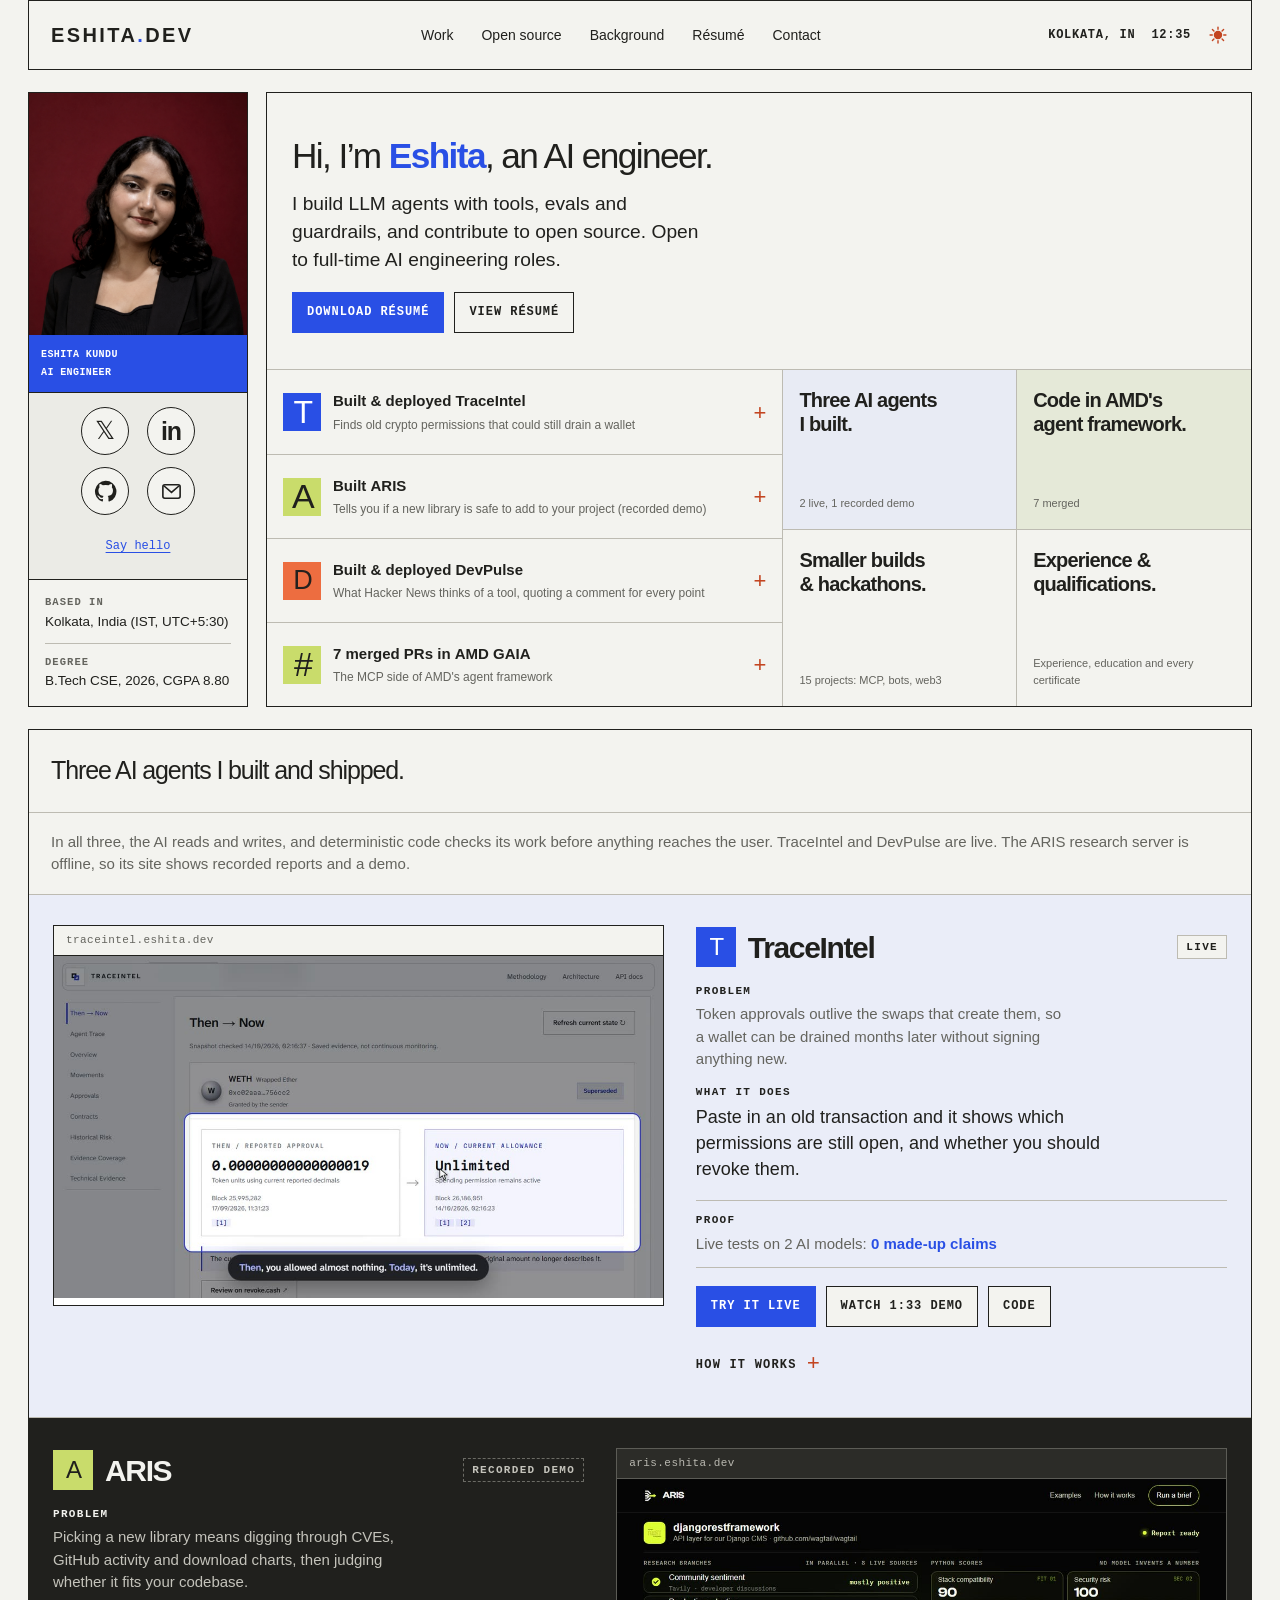
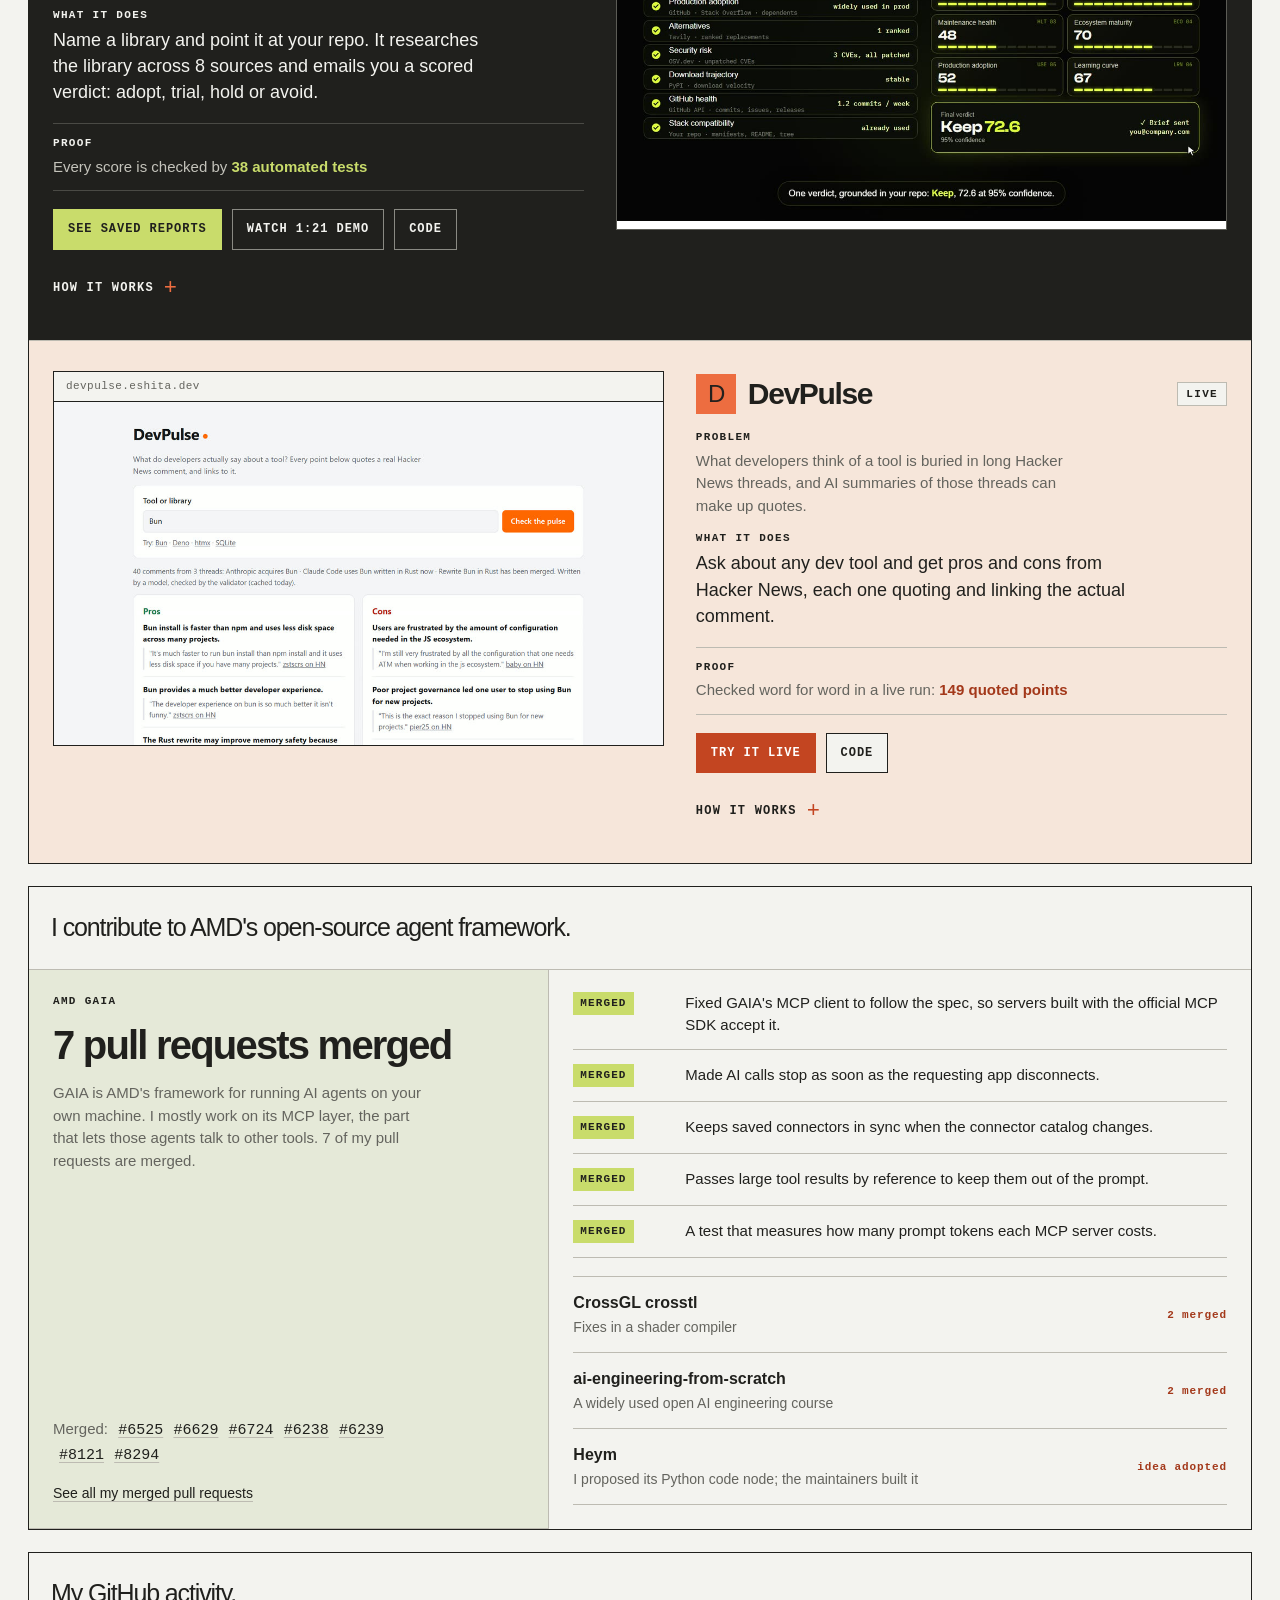
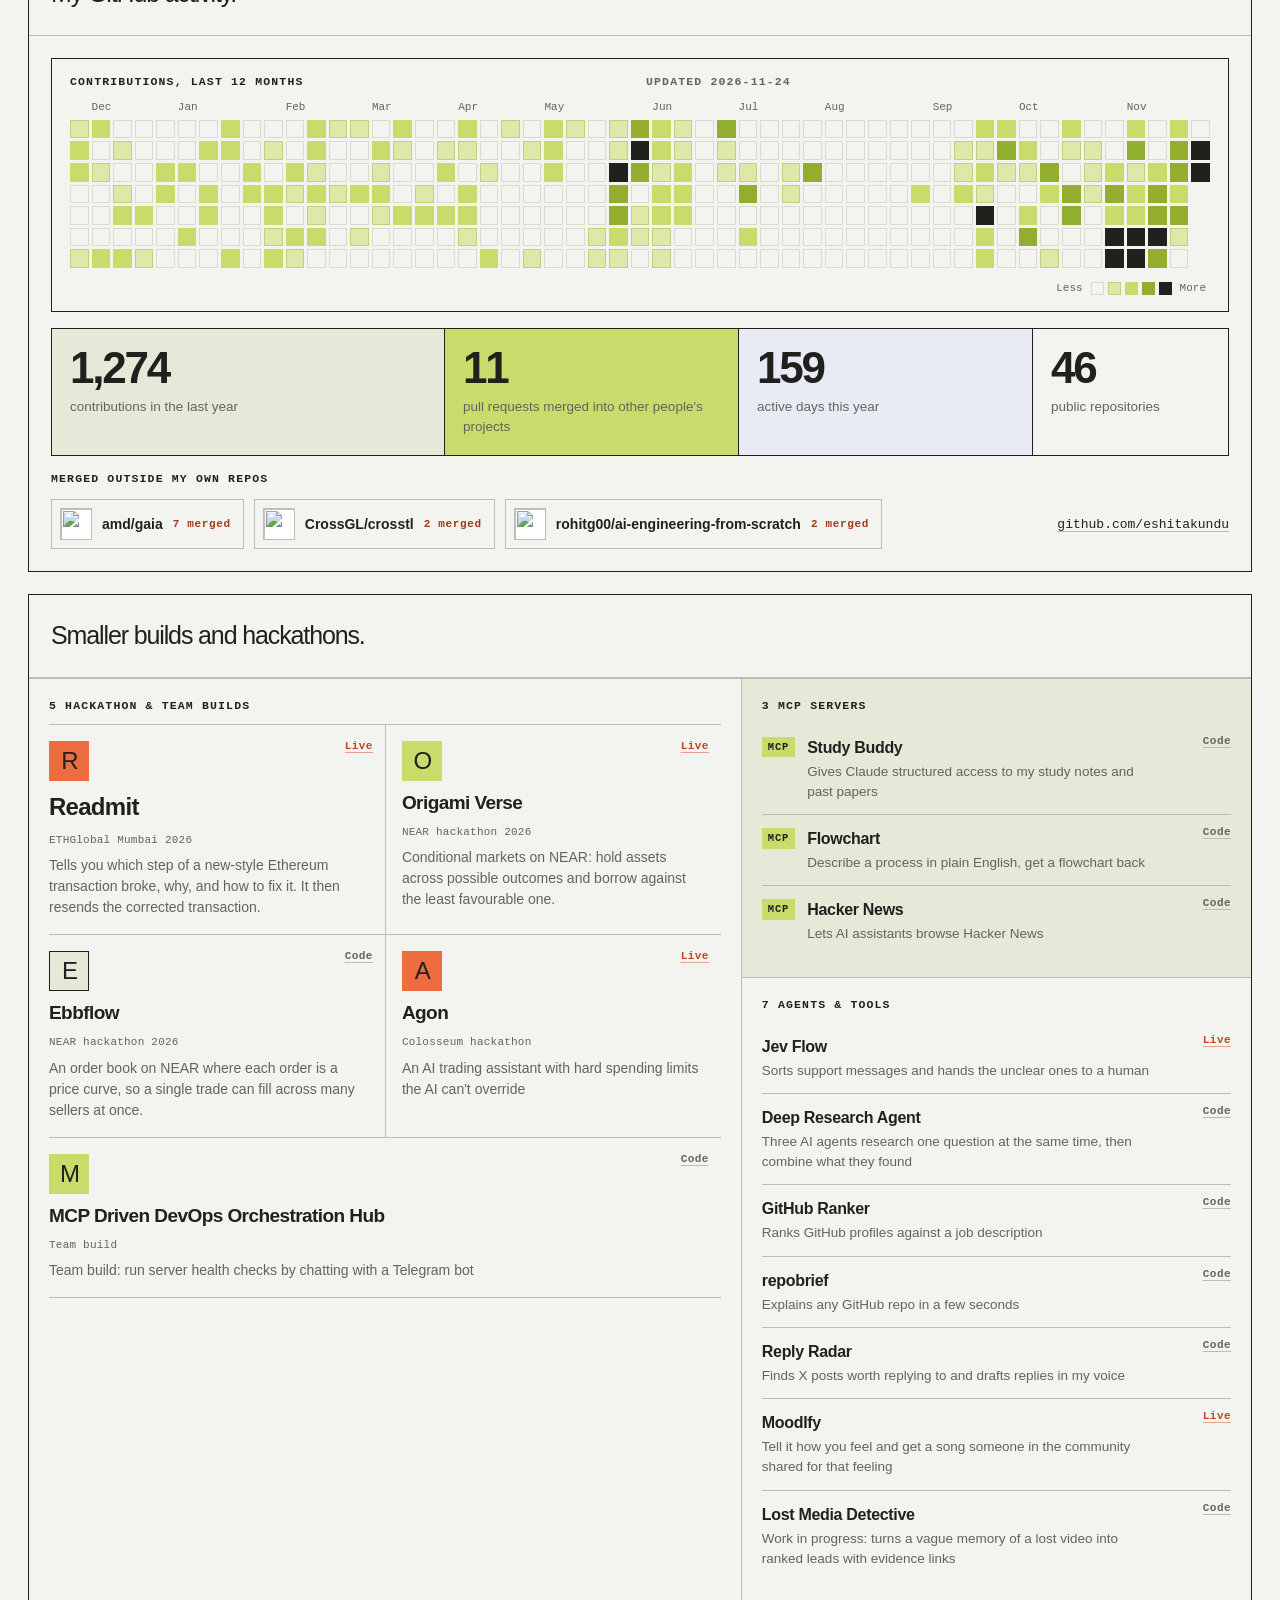
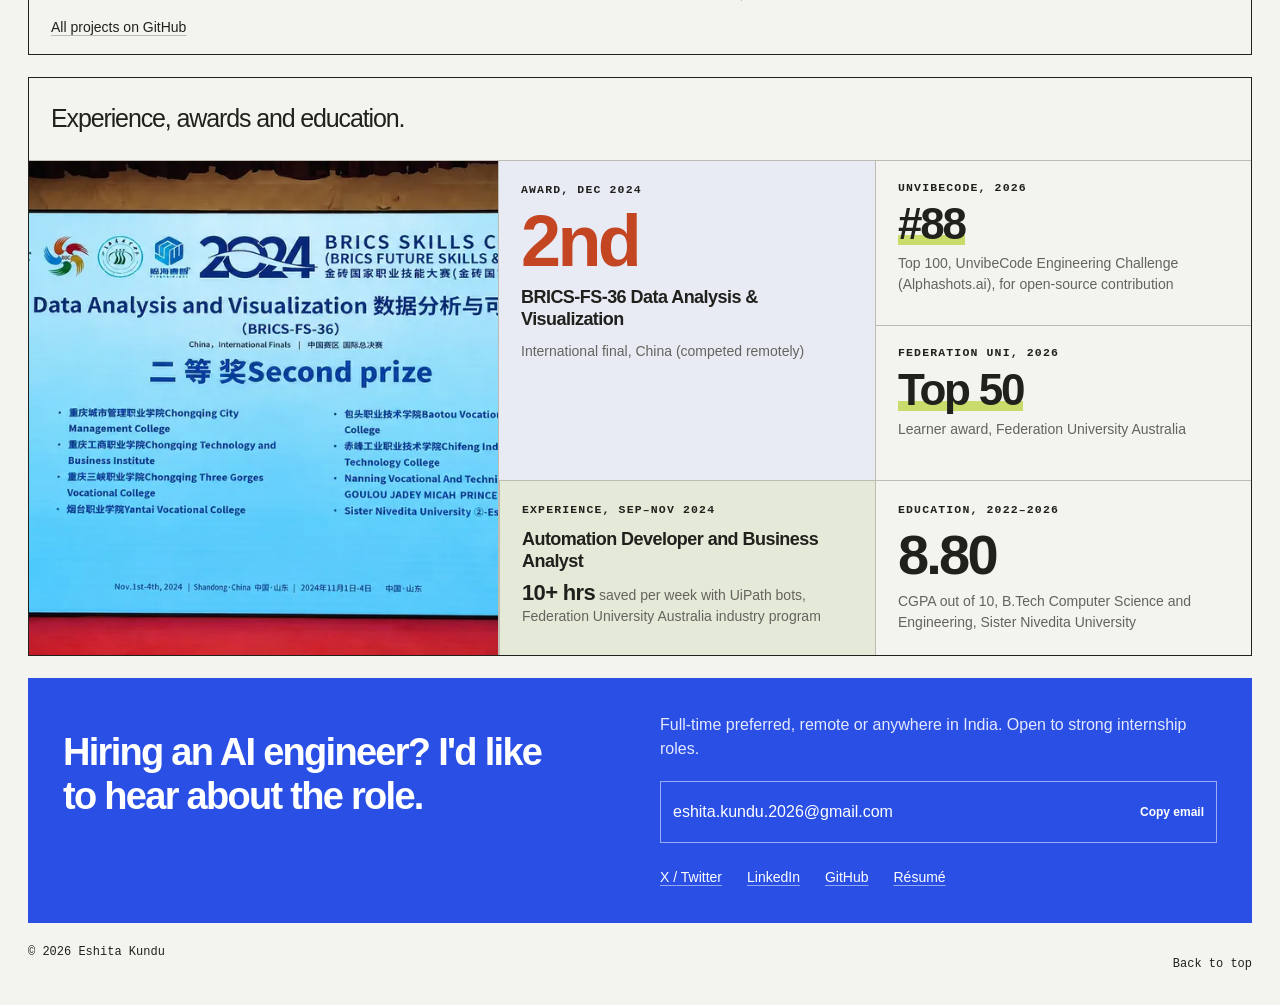
==== commit eac180ce: "Polish after the design-tells pass Fill the photo column with location and degree instead of an empt" ====
--- a/index.html
+++ b/index.html
@@ -5,7 +5,7 @@
 <meta name="theme-color" content="#f3f3ef">
 <meta property="og:type" content="website"><meta property="og:url" content="https://eshita.dev/"><meta property="og:title" content="Eshita Kundu | AI Engineer"><meta property="og:description" content="AI agents that use tools, and the checks that keep them honest. Two live agents and 7 pull requests merged into AMD GAIA."><meta property="og:image" content="https://eshita.dev/assets/og-card.jpg"><meta name="twitter:card" content="summary_large_image">
 <link rel="canonical" href="https://eshita.dev/"><link rel="icon" href="assets/icons/favicon.svg" type="image/svg+xml">
-<link rel="stylesheet" href="css/editorial.css?v=20261124a"><link rel="stylesheet" href="css/home.css?v=20261124a">
+<link rel="stylesheet" href="css/editorial.css?v=20261124b"><link rel="stylesheet" href="css/home.css?v=20261124b">
 <script>document.documentElement.classList.add("js")</script>
 <script type="application/ld+json">{"@context":"https://schema.org","@type":"Person","name":"Eshita Kundu","jobTitle":"AI Engineer","url":"https://eshita.dev/","email":"mailto:eshita.kundu.2026@gmail.com","sameAs":["https://x.com/EshitaKunn","https://github.com/eshitakundu","https://linkedin.com/in/eshitakundu"]}</script>
 </head><body>
@@ -18,7 +18,7 @@
 <a href="https://linkedin.com/in/eshitakundu" target="_blank" rel="noreferrer" aria-label="LinkedIn: Eshita Kundu" title="LinkedIn"><span class="linkedin-symbol" aria-hidden="true">in</span></a>
 <a href="https://github.com/eshitakundu" target="_blank" rel="noreferrer" aria-label="GitHub: eshitakundu" title="GitHub"><svg viewBox="0 0 24 24" aria-hidden="true"><path fill="currentColor" d="M12 .9a11.1 11.1 0 0 0-3.5 21.6c.6.1.8-.2.8-.5v-2.1c-3.4.7-4.1-1.4-4.1-1.4-.5-1.3-1.3-1.6-1.3-1.6-1.1-.8.1-.8.1-.8 1.2.1 1.8 1.2 1.8 1.2 1.1 1.8 2.8 1.3 3.5 1 .1-.8.4-1.3.8-1.6-2.7-.3-5.5-1.3-5.5-6a4.7 4.7 0 0 1 1.2-3.2c-.1-.3-.5-1.6.1-3.2 0 0 1-.3 3.3 1.2a11.6 11.6 0 0 1 6 0c2.3-1.5 3.3-1.2 3.3-1.2.6 1.6.2 2.9.1 3.2a4.7 4.7 0 0 1 1.2 3.2c0 4.7-2.8 5.7-5.5 6 .5.4.8 1.1.8 2.2V22c0 .3.2.6.8.5A11.1 11.1 0 0 0 12 .9Z"/></svg></a>
 <a href="https://mail.google.com/mail/?view=cm&amp;fs=1&amp;to=eshita.kundu.2026%40gmail.com" target="_blank" rel="noopener noreferrer" aria-label="Compose an email to Eshita in Gmail (opens in a new tab)" title="Compose in Gmail"><svg viewBox="0 0 24 24" aria-hidden="true" fill="none" stroke="currentColor" stroke-width="1.7"><rect x="3" y="5" width="18" height="14" rx="2"/><path d="m4 6 8 7 8-7"/></svg></a>
-</div><a class="profile-email" href="https://mail.google.com/mail/?view=cm&amp;fs=1&amp;to=eshita.kundu.2026%40gmail.com" target="_blank" rel="noopener noreferrer">Say hello</a></div><dl class="profile-facts"><div><dt>Status</dt><dd>Open to full-time AI engineering roles</dd></div><div><dt>Based in</dt><dd>Kolkata, India (IST, UTC+5:30)</dd></div><div><dt>Works</dt><dd>Remote, or anywhere in India</dd></div><div><dt>Degree</dt><dd>B.Tech CSE, 2026, CGPA 8.80</dd></div><div><dt>Focus</dt><dd>LLM agents, tool use, MCP, evals</dd></div></dl></aside>
+</div><a class="profile-email" href="https://mail.google.com/mail/?view=cm&amp;fs=1&amp;to=eshita.kundu.2026%40gmail.com" target="_blank" rel="noopener noreferrer">Say hello</a></div><dl class="profile-facts"><div><dt>Based in</dt><dd>Kolkata, India (IST, UTC+5:30)</dd></div><div><dt>Works</dt><dd>Remote, or anywhere in India</dd></div><div><dt>Degree</dt><dd>B.Tech CSE, 2026, CGPA 8.80</dd></div><div><dt>Focus</dt><dd>LLM agents, tool use, MCP, evals</dd></div></dl></aside>
 <div class="intro-panel"><div class="intro-copy"><h1>Hi, I’m <span>Eshita</span>, an AI engineer.</h1><p class="hero-sub">I build LLM agents with tools, evals and guardrails, and contribute to open source. Open to full-time AI engineering roles.</p><div class="hero-actions"><a class="primary" href="assets/Eshita_Kundu_Resume.pdf" download>Download résumé</a><a href="resume.html">View résumé</a></div></div>
 <div class="agent" id="agent" hidden aria-labelledby="agent-h">
 <div class="agent-head"><span class="identity-icon blue agent-avatar" aria-hidden="true"><svg viewBox="0 0 24 24"><rect x="4" y="7" width="16" height="12" rx="2"/><path d="M12 3v4M9 12h.01M15 12h.01M9 16h6"/></svg></span><div><h2 id="agent-h">Ask my AI agent</h2><p class="agent-status"><span id="agentMode">Online</span>, answers only from this site and my résumé</p></div></div>
@@ -124,5 +124,5 @@
 
 <div class="player" id="player" hidden><div class="player-in"><button class="ask-x" type="button" id="playerClose" aria-label="Close video">×</button><iframe id="playerFrame" title="Project demo" allow="autoplay; fullscreen" allowfullscreen></iframe></div></div>
 
-<script src="js/github-data.js?v=20261124a"></script><script src="js/data.js?v=20261124a"></script><script src="js/main.js?v=20261124a"></script>
+<script src="js/github-data.js?v=20261124b"></script><script src="js/data.js?v=20261124b"></script><script src="js/main.js?v=20261124b"></script>
 </body></html>
--- a/css/home.css
+++ b/css/home.css
@@ -445,3 +445,19 @@
 
 /* intro: plain facts, no tagline */
 .intro-copy>p.hero-sub{margin-top:14px;font-size:clamp(17px,1.5vw,21px);line-height:1.45;color:var(--ink);max-width:40ch}
+
+/* Photo column without the agent: social links on top, a few plain facts below (fills the column instead of leaving a gap). */
+@media(min-width:651px){
+  .profile-column .profile-social{flex:0 0 auto;padding:18px 16px;border-bottom:1px solid var(--ink)}
+  .profile-facts{display:block;margin:0;padding:4px 16px;flex:1;background:var(--paper)}
+  .intro-grid:not(.agent-on) .profile-column .profile-social{padding:14px 16px;gap:12px}
+  .intro-grid:not(.agent-on) .profile-facts div:nth-child(2),.intro-grid:not(.agent-on) .profile-facts div:last-child{display:none}
+  .intro-grid:not(.agent-on) .profile-facts div:nth-child(3){border-bottom:0}
+}
+/* Links that lost their arrows still need to look like links. */
+.corner,.contact-links a,.profile-email,.intro-detail a{text-decoration:underline;text-decoration-thickness:1px;text-underline-offset:3px}
+.corner{text-decoration-color:var(--line)}.corner.is-live{text-decoration-color:rgba(195,69,33,.45)}
+.contact-links a{text-decoration-color:rgba(255,255,255,.5)}
+/* Hackathon list: rows size to their text instead of stretching to the side column. */
+.hack-tile{min-height:0}
+.hack-grid{grid-auto-rows:auto;align-content:start}
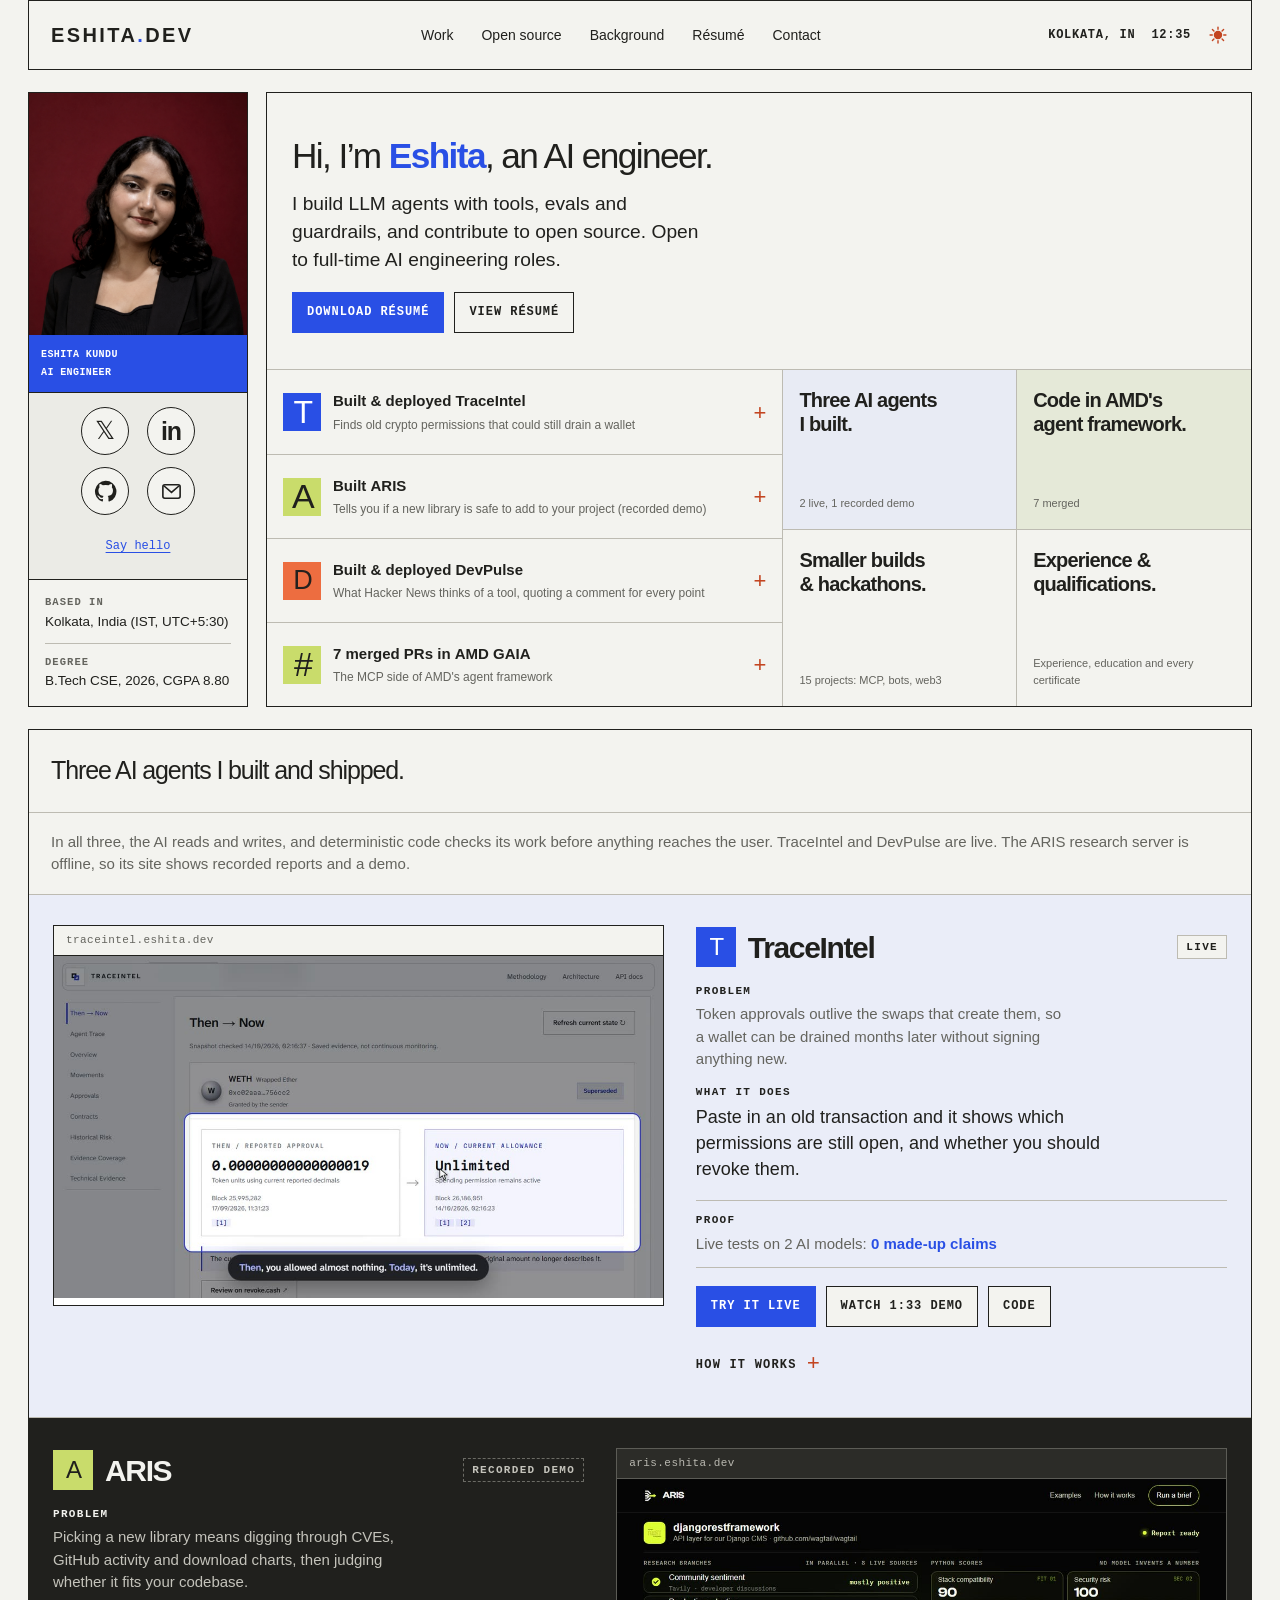
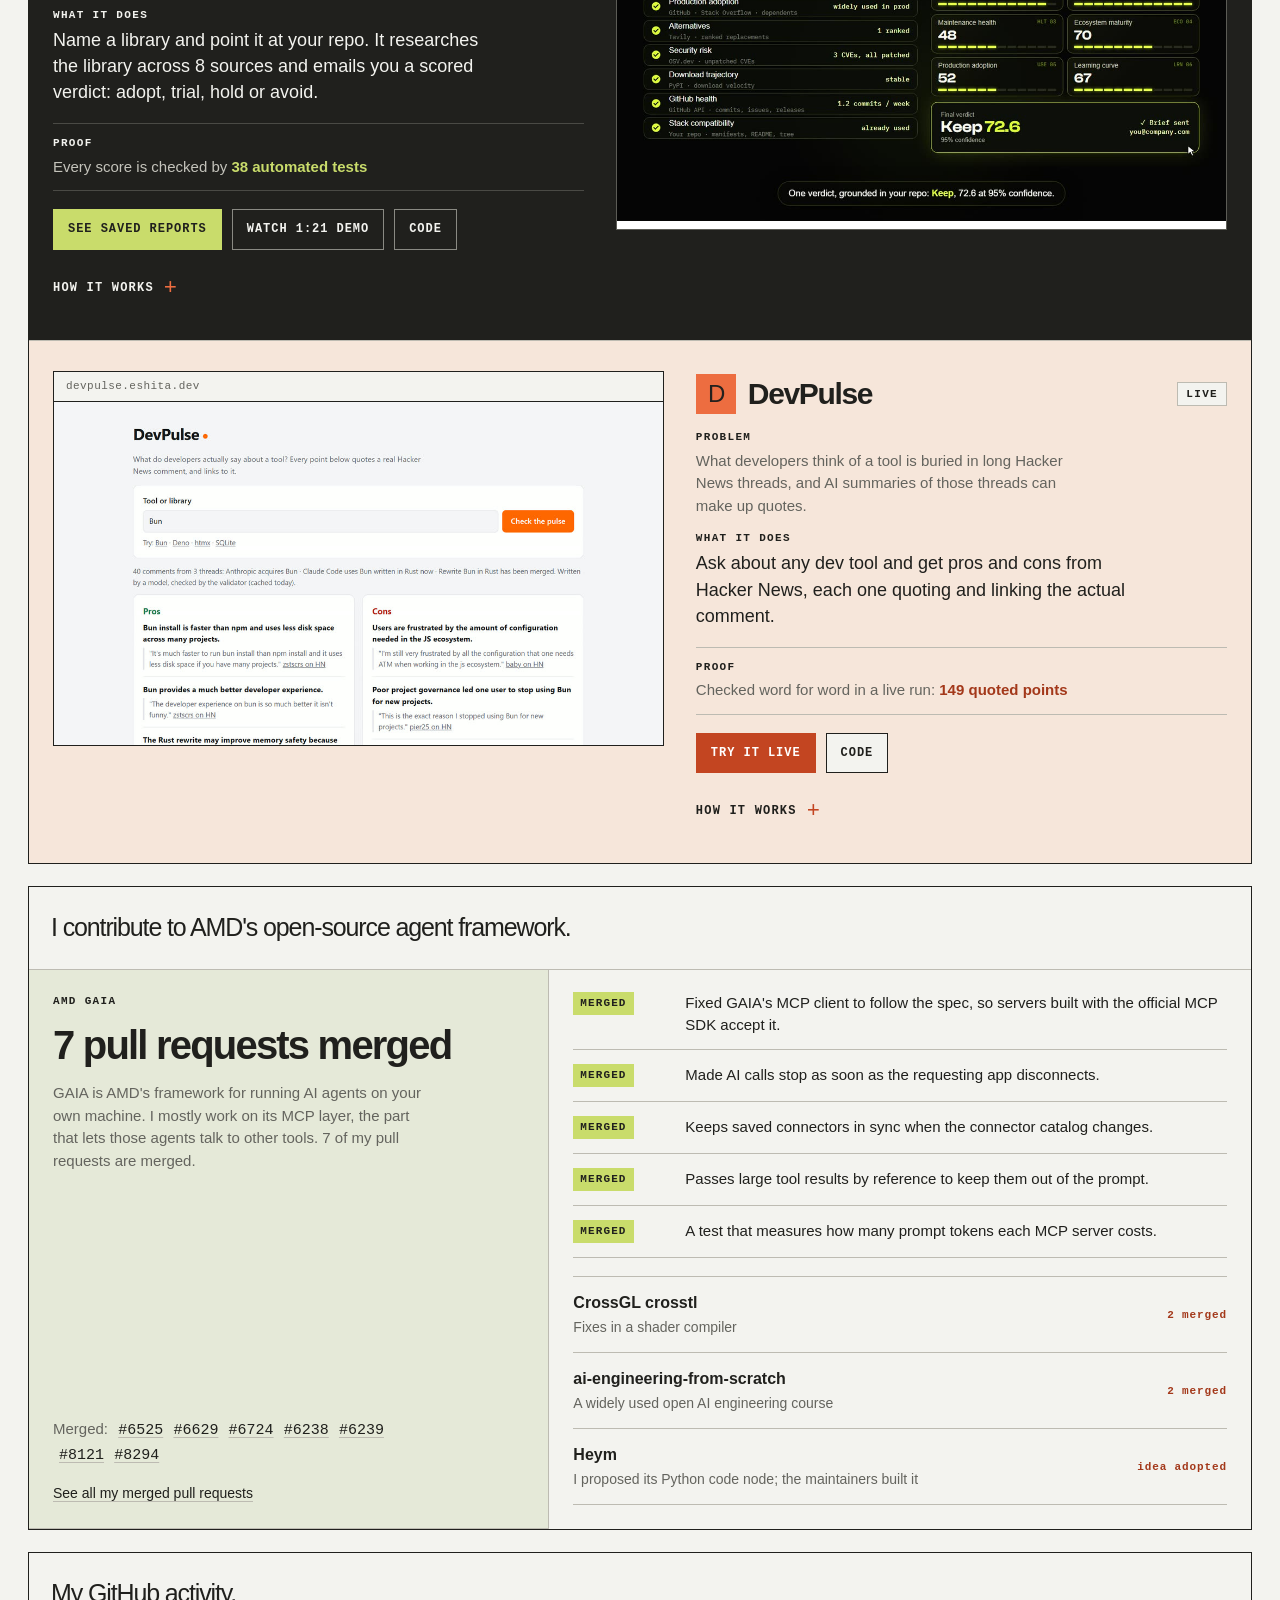
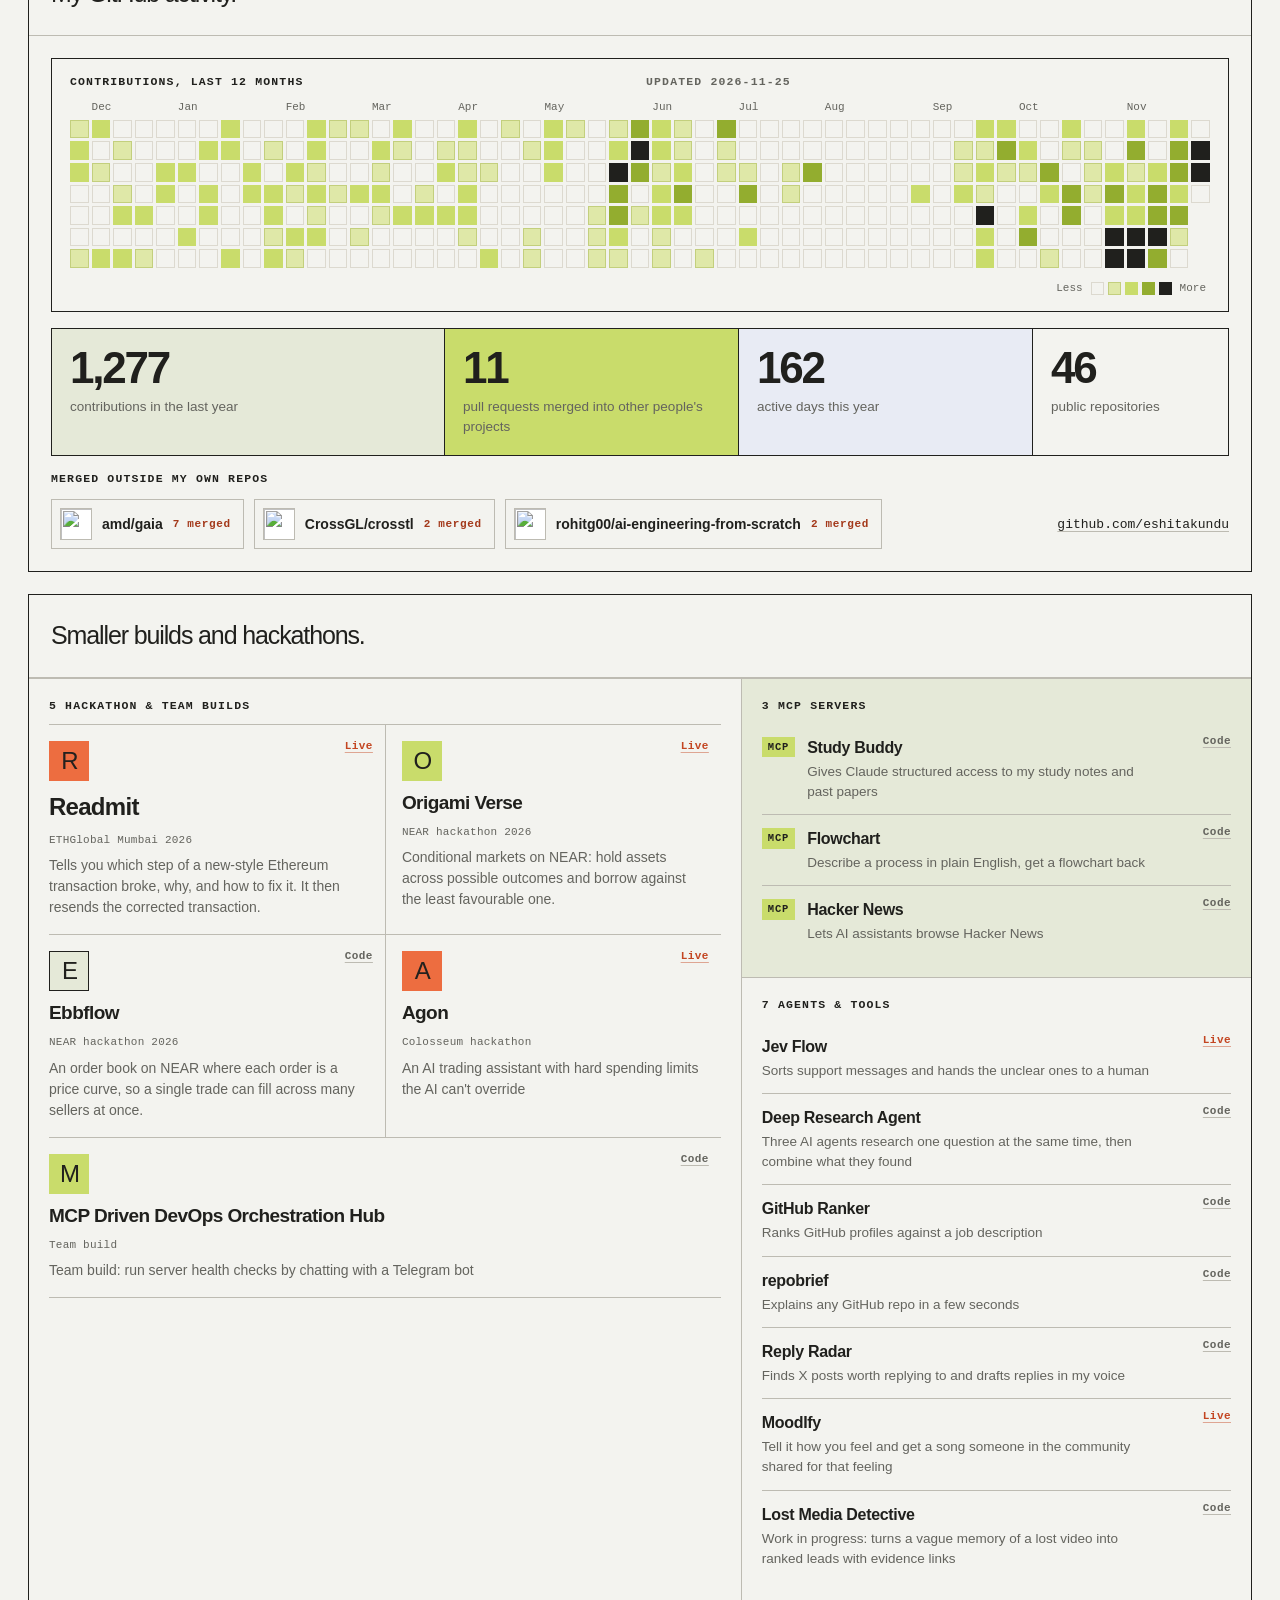
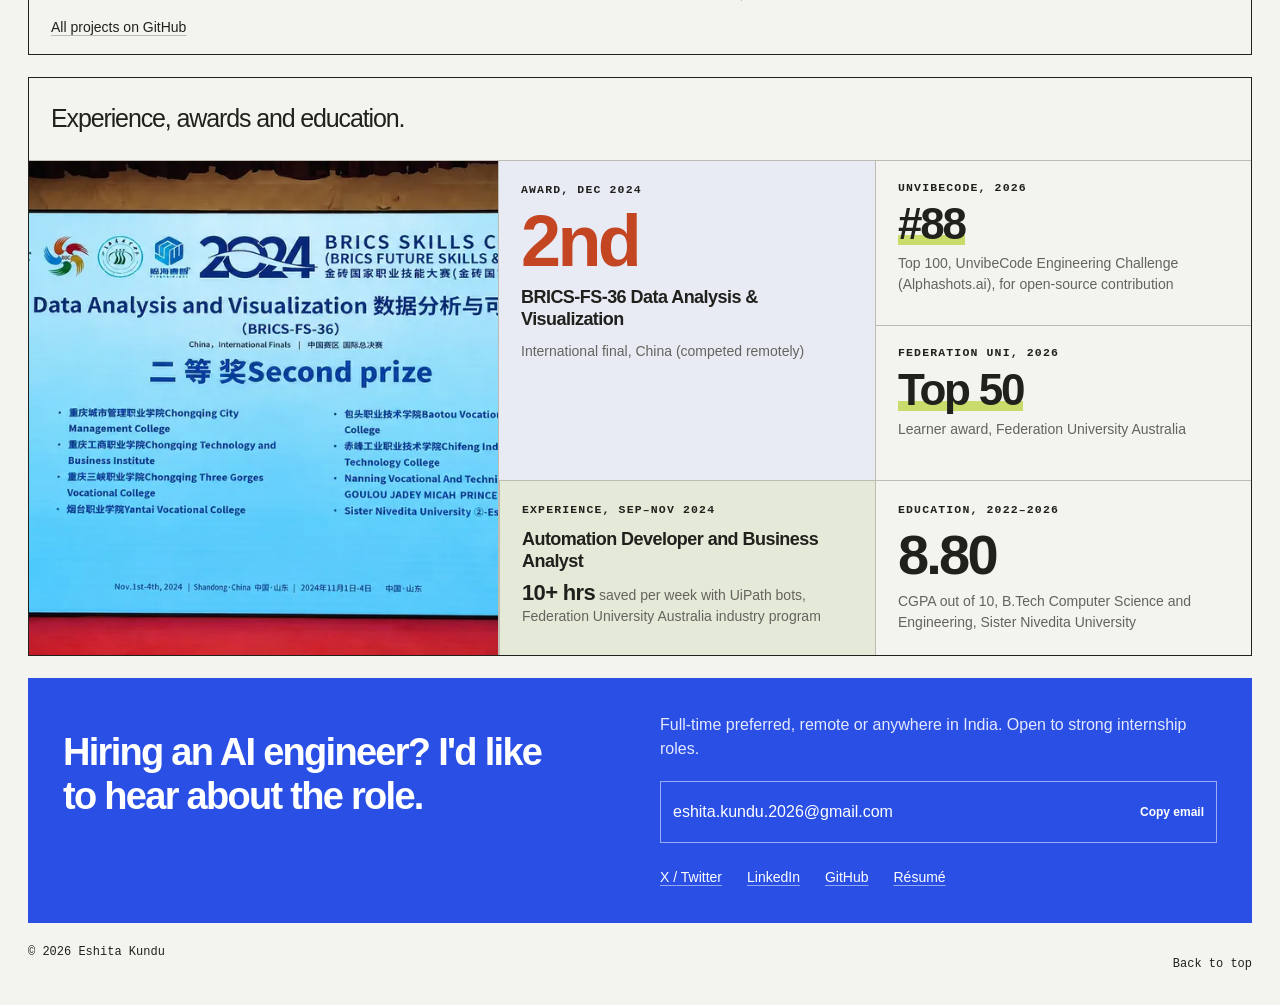
==== commit c1080b2a: "Refresh GitHub stats" ====
--- a/index.html
+++ b/index.html
@@ -92,10 +92,10 @@
 </section>
 
 <section class="section" id="github" aria-labelledby="gh-h"><div class="section-head"><h2 id="gh-h">My GitHub activity.</h2></div>
-<!-- github-block:start --><div id="github-block"><div class="gh-cal-panel"><div class="gh-cal-head"><span class="tile-label">CONTRIBUTIONS, LAST 12 MONTHS</span><span class="tile-label">UPDATED 2026-11-24</span></div>
-<div class="gh-cal-scroll"><div class="gh-months"><span style="grid-column:2">Dec</span><span style="grid-column:6">Jan</span><span style="grid-column:11">Feb</span><span style="grid-column:15">Mar</span><span style="grid-column:19">Apr</span><span style="grid-column:23">May</span><span style="grid-column:28">Jun</span><span style="grid-column:32">Jul</span><span style="grid-column:36">Aug</span><span style="grid-column:41">Sep</span><span style="grid-column:45">Oct</span><span style="grid-column:50">Nov</span></div><div class="gh-cal" role="img" aria-label="1,274 GitHub contributions in the last year"><i class="l1" style="--c:0" title="3 contributions on 2025-11-23"></i><i class="l2" style="--c:0" title="4 contributions on 2025-11-24"></i><i class="l2" style="--c:0" title="4 contributions on 2025-11-25"></i><i class="l0" style="--c:0" title="0 contributions on 2025-11-26"></i><i class="l0" style="--c:0" title="0 contributions on 2025-11-27"></i><i class="l0" style="--c:0" title="0 contributions on 2025-11-28"></i><i class="l1" style="--c:0" title="3 contributions on 2025-11-29"></i><i class="l2" style="--c:1" title="5 contributions on 2025-11-30"></i><i class="l0" style="--c:1" title="0 contributions on 2025-12-01"></i><i class="l1" style="--c:1" title="3 contributions on 2025-12-02"></i><i class="l0" style="--c:1" title="0 contributions on 2025-12-03"></i><i class="l0" style="--c:1" title="0 contributions on 2025-12-04"></i><i class="l0" style="--c:1" title="0 contributions on 2025-12-05"></i><i class="l2" style="--c:1" title="5 contributions on 2025-12-06"></i><i class="l0" style="--c:2" title="0 contributions on 2025-12-07"></i><i class="l1" style="--c:2" title="3 contributions on 2025-12-08"></i><i class="l0" style="--c:2" title="0 contributions on 2025-12-09"></i><i class="l1" style="--c:2" title="3 contributions on 2025-12-10"></i><i class="l2" style="--c:2" title="5 contributions on 2025-12-11"></i><i class="l0" style="--c:2" title="0 contributions on 2025-12-12"></i><i class="l2" style="--c:2" title="5 contributions on 2025-12-13"></i><i class="l0" style="--c:3" title="0 contributions on 2025-12-14"></i><i class="l0" style="--c:3" title="0 contributions on 2025-12-15"></i><i class="l0" style="--c:3" title="0 contributions on 2025-12-16"></i><i class="l0" style="--c:3" title="0 contributions on 2025-12-17"></i><i class="l2" style="--c:3" title="4 contributions on 2025-12-18"></i><i class="l0" style="--c:3" title="0 contributions on 2025-12-19"></i><i class="l1" style="--c:3" title="2 contributions on 2025-12-20"></i><i class="l0" style="--c:4" title="0 contributions on 2025-12-21"></i><i class="l0" style="--c:4" title="0 contributions on 2025-12-22"></i><i class="l2" style="--c:4" title="4 contributions on 2025-12-23"></i><i class="l2" style="--c:4" title="4 contributions on 2025-12-24"></i><i class="l0" style="--c:4" title="0 contributions on 2025-12-25"></i><i class="l0" style="--c:4" title="0 contributions on 2025-12-26"></i><i class="l0" style="--c:4" title="0 contributions on 2025-12-27"></i><i class="l0" style="--c:5" title="0 contributions on 2025-12-28"></i><i class="l0" style="--c:5" title="0 contributions on 2025-12-29"></i><i class="l2" style="--c:5" title="4 contributions on 2025-12-30"></i><i class="l0" style="--c:5" title="0 contributions on 2025-12-31"></i><i class="l0" style="--c:5" title="0 contributions on 2026-01-01"></i><i class="l2" style="--c:5" title="6 contributions on 2026-01-02"></i><i class="l0" style="--c:5" title="0 contributions on 2026-01-03"></i><i class="l0" style="--c:6" title="0 contributions on 2026-01-04"></i><i class="l2" style="--c:6" title="4 contributions on 2026-01-05"></i><i class="l0" style="--c:6" title="0 contributions on 2026-01-06"></i><i class="l2" style="--c:6" title="5 contributions on 2026-01-07"></i><i class="l2" style="--c:6" title="6 contributions on 2026-01-08"></i><i class="l0" style="--c:6" title="0 contributions on 2026-01-09"></i><i class="l0" style="--c:6" title="0 contributions on 2026-01-10"></i><i class="l2" style="--c:7" title="5 contributions on 2026-01-11"></i><i class="l2" style="--c:7" title="5 contributions on 2026-01-12"></i><i class="l0" style="--c:7" title="0 contributions on 2026-01-13"></i><i class="l0" style="--c:7" title="0 contributions on 2026-01-14"></i><i class="l0" style="--c:7" title="0 contributions on 2026-01-15"></i><i class="l0" style="--c:7" title="0 contributions on 2026-01-16"></i><i class="l2" style="--c:7" title="5 contributions on 2026-01-17"></i><i class="l0" style="--c:8" title="0 contributions on 2026-01-18"></i><i class="l0" style="--c:8" title="0 contributions on 2026-01-19"></i><i class="l2" style="--c:8" title="4 contributions on 2026-01-20"></i><i class="l2" style="--c:8" title="4 contributions on 2026-01-21"></i><i class="l0" style="--c:8" title="0 contributions on 2026-01-22"></i><i class="l0" style="--c:8" title="0 contributions on 2026-01-23"></i><i class="l0" style="--c:8" title="0 contributions on 2026-01-24"></i><i class="l0" style="--c:9" title="0 contributions on 2026-01-25"></i><i class="l1" style="--c:9" title="2 contributions on 2026-01-26"></i><i class="l0" style="--c:9" title="0 contributions on 2026-01-27"></i><i class="l2" style="--c:9" title="6 contributions on 2026-01-28"></i><i class="l2" style="--c:9" title="7 contributions on 2026-01-29"></i><i class="l1" style="--c:9" title="2 contributions on 2026-01-30"></i><i class="l2" style="--c:9" title="4 contributions on 2026-01-31"></i><i class="l0" style="--c:10" title="0 contributions on 2026-02-01"></i><i class="l0" style="--c:10" title="0 contributions on 2026-02-02"></i><i class="l2" style="--c:10" title="6 contributions on 2026-02-03"></i><i class="l1" style="--c:10" title="1 contribution on 2026-02-04"></i><i class="l0" style="--c:10" title="0 contributions on 2026-02-05"></i><i class="l2" style="--c:10" title="6 contributions on 2026-02-06"></i><i class="l1" style="--c:10" title="1 contribution on 2026-02-07"></i><i class="l2" style="--c:11" title="6 contributions on 2026-02-08"></i><i class="l2" style="--c:11" title="6 contributions on 2026-02-09"></i><i class="l1" style="--c:11" title="1 contribution on 2026-02-10"></i><i class="l2" style="--c:11" title="6 contributions on 2026-02-11"></i><i class="l1" style="--c:11" title="1 contribution on 2026-02-12"></i><i class="l2" style="--c:11" title="4 contributions on 2026-02-13"></i><i class="l0" style="--c:11" title="0 contributions on 2026-02-14"></i><i class="l1" style="--c:12" title="3 contributions on 2026-02-15"></i><i class="l0" style="--c:12" title="0 contributions on 2026-02-16"></i><i class="l0" style="--c:12" title="0 contributions on 2026-02-17"></i><i class="l1" style="--c:12" title="3 contributions on 2026-02-18"></i><i class="l0" style="--c:12" title="0 contributions on 2026-02-19"></i><i class="l0" style="--c:12" title="0 contributions on 2026-02-20"></i><i class="l0" style="--c:12" title="0 contributions on 2026-02-21"></i><i class="l1" style="--c:13" title="3 contributions on 2026-02-22"></i><i class="l0" style="--c:13" title="0 contributions on 2026-02-23"></i><i class="l0" style="--c:13" title="0 contributions on 2026-02-24"></i><i class="l2" style="--c:13" title="5 contributions on 2026-02-25"></i><i class="l0" style="--c:13" title="0 contributions on 2026-02-26"></i><i class="l1" style="--c:13" title="2 contributions on 2026-02-27"></i><i class="l0" style="--c:13" title="0 contributions on 2026-02-28"></i><i class="l0" style="--c:14" title="0 contributions on 2026-03-01"></i><i class="l2" style="--c:14" title="6 contributions on 2026-03-02"></i><i class="l1" style="--c:14" title="1 contribution on 2026-03-03"></i><i class="l2" style="--c:14" title="6 contributions on 2026-03-04"></i><i class="l1" style="--c:14" title="2 contributions on 2026-03-05"></i><i class="l0" style="--c:14" title="0 contributions on 2026-03-06"></i><i class="l0" style="--c:14" title="0 contributions on 2026-03-07"></i><i class="l2" style="--c:15" title="6 contributions on 2026-03-08"></i><i class="l1" style="--c:15" title="1 contribution on 2026-03-09"></i><i class="l0" style="--c:15" title="0 contributions on 2026-03-10"></i><i class="l0" style="--c:15" title="0 contributions on 2026-03-11"></i><i class="l2" style="--c:15" title="4 contributions on 2026-03-12"></i><i class="l0" style="--c:15" title="0 contributions on 2026-03-13"></i><i class="l0" style="--c:15" title="0 contributions on 2026-03-14"></i><i class="l0" style="--c:16" title="0 contributions on 2026-03-15"></i><i class="l0" style="--c:16" title="0 contributions on 2026-03-16"></i><i class="l0" style="--c:16" title="0 contributions on 2026-03-17"></i><i class="l1" style="--c:16" title="3 contributions on 2026-03-18"></i><i class="l2" style="--c:16" title="5 contributions on 2026-03-19"></i><i class="l0" style="--c:16" title="0 contributions on 2026-03-20"></i><i class="l0" style="--c:16" title="0 contributions on 2026-03-21"></i><i class="l0" style="--c:17" title="0 contributions on 2026-03-22"></i><i class="l1" style="--c:17" title="3 contributions on 2026-03-23"></i><i class="l2" style="--c:17" title="4 contributions on 2026-03-24"></i><i class="l0" style="--c:17" title="0 contributions on 2026-03-25"></i><i class="l2" style="--c:17" title="5 contributions on 2026-03-26"></i><i class="l0" style="--c:17" title="0 contributions on 2026-03-27"></i><i class="l0" style="--c:17" title="0 contributions on 2026-03-28"></i><i class="l2" style="--c:18" title="6 contributions on 2026-03-29"></i><i class="l1" style="--c:18" title="2 contributions on 2026-03-30"></i><i class="l0" style="--c:18" title="0 contributions on 2026-03-31"></i><i class="l2" style="--c:18" title="6 contributions on 2026-04-01"></i><i class="l2" style="--c:18" title="6 contributions on 2026-04-02"></i><i class="l1" style="--c:18" title="1 contribution on 2026-04-03"></i><i class="l0" style="--c:18" title="0 contributions on 2026-04-04"></i><i class="l0" style="--c:19" title="0 contributions on 2026-04-05"></i><i class="l0" style="--c:19" title="0 contributions on 2026-04-06"></i><i class="l1" style="--c:19" title="2 contributions on 2026-04-07"></i><i class="l0" style="--c:19" title="0 contributions on 2026-04-08"></i><i class="l0" style="--c:19" title="0 contributions on 2026-04-09"></i><i class="l0" style="--c:19" title="0 contributions on 2026-04-10"></i><i class="l2" style="--c:19" title="6 contributions on 2026-04-11"></i><i class="l1" style="--c:20" title="2 contributions on 2026-04-12"></i><i class="l0" style="--c:20" title="0 contributions on 2026-04-13"></i><i class="l0" style="--c:20" title="0 contributions on 2026-04-14"></i><i class="l0" style="--c:20" title="0 contributions on 2026-04-15"></i><i class="l0" style="--c:20" title="0 contributions on 2026-04-16"></i><i class="l0" style="--c:20" title="0 contributions on 2026-04-17"></i><i class="l0" style="--c:20" title="0 contributions on 2026-04-18"></i><i class="l0" style="--c:21" title="0 contributions on 2026-04-19"></i><i class="l1" style="--c:21" title="3 contributions on 2026-04-20"></i><i class="l0" style="--c:21" title="0 contributions on 2026-04-21"></i><i class="l0" style="--c:21" title="0 contributions on 2026-04-22"></i><i class="l0" style="--c:21" title="0 contributions on 2026-04-23"></i><i class="l0" style="--c:21" title="0 contributions on 2026-04-24"></i><i class="l1" style="--c:21" title="2 contributions on 2026-04-25"></i><i class="l2" style="--c:22" title="6 contributions on 2026-04-26"></i><i class="l2" style="--c:22" title="4 contributions on 2026-04-27"></i><i class="l2" style="--c:22" title="7 contributions on 2026-04-28"></i><i class="l0" style="--c:22" title="0 contributions on 2026-04-29"></i><i class="l0" style="--c:22" title="0 contributions on 2026-04-30"></i><i class="l0" style="--c:22" title="0 contributions on 2026-05-01"></i><i class="l0" style="--c:22" title="0 contributions on 2026-05-02"></i><i class="l1" style="--c:23" title="1 contribution on 2026-05-03"></i><i class="l0" style="--c:23" title="0 contributions on 2026-05-04"></i><i class="l0" style="--c:23" title="0 contributions on 2026-05-05"></i><i class="l0" style="--c:23" title="0 contributions on 2026-05-06"></i><i class="l0" style="--c:23" title="0 contributions on 2026-05-07"></i><i class="l0" style="--c:23" title="0 contributions on 2026-05-08"></i><i class="l0" style="--c:23" title="0 contributions on 2026-05-09"></i><i class="l0" style="--c:24" title="0 contributions on 2026-05-10"></i><i class="l0" style="--c:24" title="0 contributions on 2026-05-11"></i><i class="l0" style="--c:24" title="0 contributions on 2026-05-12"></i><i class="l0" style="--c:24" title="0 contributions on 2026-05-13"></i><i class="l0" style="--c:24" title="0 contributions on 2026-05-14"></i><i class="l1" style="--c:24" title="1 contribution on 2026-05-15"></i><i class="l1" style="--c:24" title="2 contributions on 2026-05-16"></i><i class="l1" style="--c:25" title="1 contribution on 2026-05-17"></i><i class="l1" style="--c:25" title="3 contributions on 2026-05-18"></i><i class="l4" style="--c:25" title="47 contributions on 2026-05-19"></i><i class="l3" style="--c:25" title="10 contributions on 2026-05-20"></i><i class="l3" style="--c:25" title="14 contributions on 2026-05-21"></i><i class="l2" style="--c:25" title="8 contributions on 2026-05-22"></i><i class="l1" style="--c:25" title="2 contributions on 2026-05-23"></i><i class="l3" style="--c:26" title="10 contributions on 2026-05-24"></i><i class="l4" style="--c:26" title="38 contributions on 2026-05-25"></i><i class="l3" style="--c:26" title="13 contributions on 2026-05-26"></i><i class="l0" style="--c:26" title="0 contributions on 2026-05-27"></i><i class="l1" style="--c:26" title="1 contribution on 2026-05-28"></i><i class="l1" style="--c:26" title="1 contribution on 2026-05-29"></i><i class="l0" style="--c:26" title="0 contributions on 2026-05-30"></i><i class="l2" style="--c:27" title="9 contributions on 2026-05-31"></i><i class="l2" style="--c:27" title="6 contributions on 2026-06-01"></i><i class="l1" style="--c:27" title="2 contributions on 2026-06-02"></i><i class="l2" style="--c:27" title="4 contributions on 2026-06-03"></i><i class="l2" style="--c:27" title="4 contributions on 2026-06-04"></i><i class="l1" style="--c:27" title="3 contributions on 2026-06-05"></i><i class="l1" style="--c:27" title="2 contributions on 2026-06-06"></i><i class="l1" style="--c:28" title="3 contributions on 2026-06-07"></i><i class="l1" style="--c:28" title="2 contributions on 2026-06-08"></i><i class="l2" style="--c:28" title="4 contributions on 2026-06-09"></i><i class="l2" style="--c:28" title="9 contributions on 2026-06-10"></i><i class="l2" style="--c:28" title="8 contributions on 2026-06-11"></i><i class="l0" style="--c:28" title="0 contributions on 2026-06-12"></i><i class="l0" style="--c:28" title="0 contributions on 2026-06-13"></i><i class="l0" style="--c:29" title="0 contributions on 2026-06-14"></i><i class="l0" style="--c:29" title="0 contributions on 2026-06-15"></i><i class="l0" style="--c:29" title="0 contributions on 2026-06-16"></i><i class="l0" style="--c:29" title="0 contributions on 2026-06-17"></i><i class="l0" style="--c:29" title="0 contributions on 2026-06-18"></i><i class="l0" style="--c:29" title="0 contributions on 2026-06-19"></i><i class="l0" style="--c:29" title="0 contributions on 2026-06-20"></i><i class="l3" style="--c:30" title="14 contributions on 2026-06-21"></i><i class="l1" style="--c:30" title="1 contribution on 2026-06-22"></i><i class="l1" style="--c:30" title="1 contribution on 2026-06-23"></i><i class="l0" style="--c:30" title="0 contributions on 2026-06-24"></i><i class="l0" style="--c:30" title="0 contributions on 2026-06-25"></i><i class="l0" style="--c:30" title="0 contributions on 2026-06-26"></i><i class="l0" style="--c:30" title="0 contributions on 2026-06-27"></i><i class="l0" style="--c:31" title="0 contributions on 2026-06-28"></i><i class="l0" style="--c:31" title="0 contributions on 2026-06-29"></i><i class="l1" style="--c:31" title="2 contributions on 2026-06-30"></i><i class="l3" style="--c:31" title="21 contributions on 2026-07-01"></i><i class="l0" style="--c:31" title="0 contributions on 2026-07-02"></i><i class="l2" style="--c:31" title="4 contributions on 2026-07-03"></i><i class="l0" style="--c:31" title="0 contributions on 2026-07-04"></i><i class="l0" style="--c:32" title="0 contributions on 2026-07-05"></i><i class="l0" style="--c:32" title="0 contributions on 2026-07-06"></i><i class="l0" style="--c:32" title="0 contributions on 2026-07-07"></i><i class="l0" style="--c:32" title="0 contributions on 2026-07-08"></i><i class="l0" style="--c:32" title="0 contributions on 2026-07-09"></i><i class="l0" style="--c:32" title="0 contributions on 2026-07-10"></i><i class="l0" style="--c:32" title="0 contributions on 2026-07-11"></i><i class="l0" style="--c:33" title="0 contributions on 2026-07-12"></i><i class="l0" style="--c:33" title="0 contributions on 2026-07-13"></i><i class="l1" style="--c:33" title="1 contribution on 2026-07-14"></i><i class="l1" style="--c:33" title="1 contribution on 2026-07-15"></i><i class="l0" style="--c:33" title="0 contributions on 2026-07-16"></i><i class="l0" style="--c:33" title="0 contributions on 2026-07-17"></i><i class="l0" style="--c:33" title="0 contributions on 2026-07-18"></i><i class="l0" style="--c:34" title="0 contributions on 2026-07-19"></i><i class="l0" style="--c:34" title="0 contributions on 2026-07-20"></i><i class="l3" style="--c:34" title="10 contributions on 2026-07-21"></i><i class="l0" style="--c:34" title="0 contributions on 2026-07-22"></i><i class="l0" style="--c:34" title="0 contributions on 2026-07-23"></i><i class="l0" style="--c:34" title="0 contributions on 2026-07-24"></i><i class="l0" style="--c:34" title="0 contributions on 2026-07-25"></i><i class="l0" style="--c:35" title="0 contributions on 2026-07-26"></i><i class="l0" style="--c:35" title="0 contributions on 2026-07-27"></i><i class="l0" style="--c:35" title="0 contributions on 2026-07-28"></i><i class="l0" style="--c:35" title="0 contributions on 2026-07-29"></i><i class="l0" style="--c:35" title="0 contributions on 2026-07-30"></i><i class="l0" style="--c:35" title="0 contributions on 2026-07-31"></i><i class="l0" style="--c:35" title="0 contributions on 2026-08-01"></i><i class="l0" style="--c:36" title="0 contributions on 2026-08-02"></i><i class="l0" style="--c:36" title="0 contributions on 2026-08-03"></i><i class="l0" style="--c:36" title="0 contributions on 2026-08-04"></i><i class="l0" style="--c:36" title="0 contributions on 2026-08-05"></i><i class="l0" style="--c:36" title="0 contributions on 2026-08-06"></i><i class="l0" style="--c:36" title="0 contributions on 2026-08-07"></i><i class="l0" style="--c:36" title="0 contributions on 2026-08-08"></i><i class="l0" style="--c:37" title="0 contributions on 2026-08-09"></i><i class="l0" style="--c:37" title="0 contributions on 2026-08-10"></i><i class="l0" style="--c:37" title="0 contributions on 2026-08-11"></i><i class="l0" style="--c:37" title="0 contributions on 2026-08-12"></i><i class="l0" style="--c:37" title="0 contributions on 2026-08-13"></i><i class="l0" style="--c:37" title="0 contributions on 2026-08-14"></i><i class="l0" style="--c:37" title="0 contributions on 2026-08-15"></i><i class="l0" style="--c:38" title="0 contributions on 2026-08-16"></i><i class="l0" style="--c:38" title="0 contributions on 2026-08-17"></i><i class="l0" style="--c:38" title="0 contributions on 2026-08-18"></i><i class="l0" style="--c:38" title="0 contributions on 2026-08-19"></i><i class="l0" style="--c:38" title="0 contributions on 2026-08-20"></i><i class="l0" style="--c:38" title="0 contributions on 2026-08-21"></i><i class="l0" style="--c:38" title="0 contributions on 2026-08-22"></i><i class="l0" style="--c:39" title="0 contributions on 2026-08-23"></i><i class="l0" style="--c:39" title="0 contributions on 2026-08-24"></i><i class="l0" style="--c:39" title="0 contributions on 2026-08-25"></i><i class="l2" style="--c:39" title="4 contributions on 2026-08-26"></i><i class="l0" style="--c:39" title="0 contributions on 2026-08-27"></i><i class="l0" style="--c:39" title="0 contributions on 2026-08-28"></i><i class="l0" style="--c:39" title="0 contributions on 2026-08-29"></i><i class="l0" style="--c:40" title="0 contributions on 2026-08-30"></i><i class="l0" style="--c:40" title="0 contributions on 2026-08-31"></i><i class="l0" style="--c:40" title="0 contributions on 2026-09-01"></i><i class="l0" style="--c:40" title="0 contributions on 2026-09-02"></i><i class="l0" style="--c:40" title="0 contributions on 2026-09-03"></i><i class="l0" style="--c:40" title="0 contributions on 2026-09-04"></i><i class="l0" style="--c:40" title="0 contributions on 2026-09-05"></i><i class="l0" style="--c:41" title="0 contributions on 2026-09-06"></i><i class="l1" style="--c:41" title="1 contribution on 2026-09-07"></i><i class="l1" style="--c:41" title="1 contribution on 2026-09-08"></i><i class="l2" style="--c:41" title="6 contributions on 2026-09-09"></i><i class="l0" style="--c:41" title="0 contributions on 2026-09-10"></i><i class="l0" style="--c:41" title="0 contributions on 2026-09-11"></i><i class="l0" style="--c:41" title="0 contributions on 2026-09-12"></i><i class="l2" style="--c:42" title="4 contributions on 2026-09-13"></i><i class="l1" style="--c:42" title="1 contribution on 2026-09-14"></i><i class="l2" style="--c:42" title="8 contributions on 2026-09-15"></i><i class="l1" style="--c:42" title="1 contribution on 2026-09-16"></i><i class="l4" style="--c:42" title="35 contributions on 2026-09-17"></i><i class="l2" style="--c:42" title="6 contributions on 2026-09-18"></i><i class="l2" style="--c:42" title="4 contributions on 2026-09-19"></i><i class="l2" style="--c:43" title="6 contributions on 2026-09-20"></i><i class="l3" style="--c:43" title="13 contributions on 2026-09-21"></i><i class="l1" style="--c:43" title="1 contribution on 2026-09-22"></i><i class="l0" style="--c:43" title="0 contributions on 2026-09-23"></i><i class="l0" style="--c:43" title="0 contributions on 2026-09-24"></i><i class="l0" style="--c:43" title="0 contributions on 2026-09-25"></i><i class="l0" style="--c:43" title="0 contributions on 2026-09-26"></i><i class="l0" style="--c:44" title="0 contributions on 2026-09-27"></i><i class="l2" style="--c:44" title="4 contributions on 2026-09-28"></i><i class="l1" style="--c:44" title="1 contribution on 2026-09-29"></i><i class="l0" style="--c:44" title="0 contributions on 2026-09-30"></i><i class="l2" style="--c:44" title="5 contributions on 2026-10-01"></i><i class="l3" style="--c:44" title="12 contributions on 2026-10-02"></i><i class="l0" style="--c:44" title="0 contributions on 2026-10-03"></i><i class="l0" style="--c:45" title="0 contributions on 2026-10-04"></i><i class="l0" style="--c:45" title="0 contributions on 2026-10-05"></i><i class="l3" style="--c:45" title="12 contributions on 2026-10-06"></i><i class="l2" style="--c:45" title="5 contributions on 2026-10-07"></i><i class="l0" style="--c:45" title="0 contributions on 2026-10-08"></i><i class="l0" style="--c:45" title="0 contributions on 2026-10-09"></i><i class="l1" style="--c:45" title="2 contributions on 2026-10-10"></i><i class="l2" style="--c:46" title="4 contributions on 2026-10-11"></i><i class="l1" style="--c:46" title="2 contributions on 2026-10-12"></i><i class="l0" style="--c:46" title="0 contributions on 2026-10-13"></i><i class="l3" style="--c:46" title="23 contributions on 2026-10-14"></i><i class="l3" style="--c:46" title="18 contributions on 2026-10-15"></i><i class="l0" style="--c:46" title="0 contributions on 2026-10-16"></i><i class="l0" style="--c:46" title="0 contributions on 2026-10-17"></i><i class="l0" style="--c:47" title="0 contributions on 2026-10-18"></i><i class="l1" style="--c:47" title="2 contributions on 2026-10-19"></i><i class="l1" style="--c:47" title="2 contributions on 2026-10-20"></i><i class="l1" style="--c:47" title="1 contribution on 2026-10-21"></i><i class="l0" style="--c:47" title="0 contributions on 2026-10-22"></i><i class="l0" style="--c:47" title="0 contributions on 2026-10-23"></i><i class="l0" style="--c:47" title="0 contributions on 2026-10-24"></i><i class="l0" style="--c:48" title="0 contributions on 2026-10-25"></i><i class="l0" style="--c:48" title="0 contributions on 2026-10-26"></i><i class="l2" style="--c:48" title="4 contributions on 2026-10-27"></i><i class="l3" style="--c:48" title="15 contributions on 2026-10-28"></i><i class="l2" style="--c:48" title="9 contributions on 2026-10-29"></i><i class="l4" style="--c:48" title="67 contributions on 2026-10-30"></i><i class="l4" style="--c:48" title="42 contributions on 2026-10-31"></i><i class="l2" style="--c:49" title="8 contributions on 2026-11-01"></i><i class="l3" style="--c:49" title="10 contributions on 2026-11-02"></i><i class="l1" style="--c:49" title="1 contribution on 2026-11-03"></i><i class="l2" style="--c:49" title="6 contributions on 2026-11-04"></i><i class="l2" style="--c:49" title="6 contributions on 2026-11-05"></i><i class="l4" style="--c:49" title="65 contributions on 2026-11-06"></i><i class="l4" style="--c:49" title="85 contributions on 2026-11-07"></i><i class="l0" style="--c:50" title="0 contributions on 2026-11-08"></i><i class="l0" style="--c:50" title="0 contributions on 2026-11-09"></i><i class="l2" style="--c:50" title="5 contributions on 2026-11-10"></i><i class="l3" style="--c:50" title="13 contributions on 2026-11-11"></i><i class="l3" style="--c:50" title="18 contributions on 2026-11-12"></i><i class="l4" style="--c:50" title="32 contributions on 2026-11-13"></i><i class="l3" style="--c:50" title="13 contributions on 2026-11-14"></i><i class="l2" style="--c:51" title="6 contributions on 2026-11-15"></i><i class="l3" style="--c:51" title="15 contributions on 2026-11-16"></i><i class="l3" style="--c:51" title="16 contributions on 2026-11-17"></i><i class="l2" style="--c:51" title="7 contributions on 2026-11-18"></i><i class="l3" style="--c:51" title="19 contributions on 2026-11-19"></i><i class="l1" style="--c:51" title="1 contribution on 2026-11-20"></i><i class="l0" style="--c:51" title="0 contributions on 2026-11-21"></i><i class="l0" style="--c:52" title="0 contributions on 2026-11-22"></i><i class="l4" style="--c:52" title="31 contributions on 2026-11-23"></i><i class="l4" style="--c:52" title="54 contributions on 2026-11-24"></i></div></div>
+<!-- github-block:start --><div id="github-block"><div class="gh-cal-panel"><div class="gh-cal-head"><span class="tile-label">CONTRIBUTIONS, LAST 12 MONTHS</span><span class="tile-label">UPDATED 2026-11-25</span></div>
+<div class="gh-cal-scroll"><div class="gh-months"><span style="grid-column:2">Dec</span><span style="grid-column:6">Jan</span><span style="grid-column:11">Feb</span><span style="grid-column:15">Mar</span><span style="grid-column:19">Apr</span><span style="grid-column:23">May</span><span style="grid-column:28">Jun</span><span style="grid-column:32">Jul</span><span style="grid-column:36">Aug</span><span style="grid-column:41">Sep</span><span style="grid-column:45">Oct</span><span style="grid-column:50">Nov</span></div><div class="gh-cal" role="img" aria-label="1,277 GitHub contributions in the last year"><i class="l1" style="--c:0" title="3 contributions on 2025-11-23"></i><i class="l2" style="--c:0" title="4 contributions on 2025-11-24"></i><i class="l2" style="--c:0" title="4 contributions on 2025-11-25"></i><i class="l0" style="--c:0" title="0 contributions on 2025-11-26"></i><i class="l0" style="--c:0" title="0 contributions on 2025-11-27"></i><i class="l0" style="--c:0" title="0 contributions on 2025-11-28"></i><i class="l1" style="--c:0" title="3 contributions on 2025-11-29"></i><i class="l2" style="--c:1" title="5 contributions on 2025-11-30"></i><i class="l0" style="--c:1" title="0 contributions on 2025-12-01"></i><i class="l1" style="--c:1" title="3 contributions on 2025-12-02"></i><i class="l0" style="--c:1" title="0 contributions on 2025-12-03"></i><i class="l0" style="--c:1" title="0 contributions on 2025-12-04"></i><i class="l0" style="--c:1" title="0 contributions on 2025-12-05"></i><i class="l2" style="--c:1" title="5 contributions on 2025-12-06"></i><i class="l0" style="--c:2" title="0 contributions on 2025-12-07"></i><i class="l1" style="--c:2" title="3 contributions on 2025-12-08"></i><i class="l0" style="--c:2" title="0 contributions on 2025-12-09"></i><i class="l1" style="--c:2" title="3 contributions on 2025-12-10"></i><i class="l2" style="--c:2" title="5 contributions on 2025-12-11"></i><i class="l0" style="--c:2" title="0 contributions on 2025-12-12"></i><i class="l2" style="--c:2" title="5 contributions on 2025-12-13"></i><i class="l0" style="--c:3" title="0 contributions on 2025-12-14"></i><i class="l0" style="--c:3" title="0 contributions on 2025-12-15"></i><i class="l0" style="--c:3" title="0 contributions on 2025-12-16"></i><i class="l0" style="--c:3" title="0 contributions on 2025-12-17"></i><i class="l2" style="--c:3" title="4 contributions on 2025-12-18"></i><i class="l0" style="--c:3" title="0 contributions on 2025-12-19"></i><i class="l1" style="--c:3" title="2 contributions on 2025-12-20"></i><i class="l0" style="--c:4" title="0 contributions on 2025-12-21"></i><i class="l0" style="--c:4" title="0 contributions on 2025-12-22"></i><i class="l2" style="--c:4" title="4 contributions on 2025-12-23"></i><i class="l2" style="--c:4" title="4 contributions on 2025-12-24"></i><i class="l0" style="--c:4" title="0 contributions on 2025-12-25"></i><i class="l0" style="--c:4" title="0 contributions on 2025-12-26"></i><i class="l0" style="--c:4" title="0 contributions on 2025-12-27"></i><i class="l0" style="--c:5" title="0 contributions on 2025-12-28"></i><i class="l0" style="--c:5" title="0 contributions on 2025-12-29"></i><i class="l2" style="--c:5" title="4 contributions on 2025-12-30"></i><i class="l0" style="--c:5" title="0 contributions on 2025-12-31"></i><i class="l0" style="--c:5" title="0 contributions on 2026-01-01"></i><i class="l2" style="--c:5" title="6 contributions on 2026-01-02"></i><i class="l0" style="--c:5" title="0 contributions on 2026-01-03"></i><i class="l0" style="--c:6" title="0 contributions on 2026-01-04"></i><i class="l2" style="--c:6" title="4 contributions on 2026-01-05"></i><i class="l0" style="--c:6" title="0 contributions on 2026-01-06"></i><i class="l2" style="--c:6" title="5 contributions on 2026-01-07"></i><i class="l2" style="--c:6" title="6 contributions on 2026-01-08"></i><i class="l0" style="--c:6" title="0 contributions on 2026-01-09"></i><i class="l0" style="--c:6" title="0 contributions on 2026-01-10"></i><i class="l2" style="--c:7" title="5 contributions on 2026-01-11"></i><i class="l2" style="--c:7" title="5 contributions on 2026-01-12"></i><i class="l0" style="--c:7" title="0 contributions on 2026-01-13"></i><i class="l0" style="--c:7" title="0 contributions on 2026-01-14"></i><i class="l0" style="--c:7" title="0 contributions on 2026-01-15"></i><i class="l0" style="--c:7" title="0 contributions on 2026-01-16"></i><i class="l2" style="--c:7" title="5 contributions on 2026-01-17"></i><i class="l0" style="--c:8" title="0 contributions on 2026-01-18"></i><i class="l0" style="--c:8" title="0 contributions on 2026-01-19"></i><i class="l2" style="--c:8" title="4 contributions on 2026-01-20"></i><i class="l2" style="--c:8" title="4 contributions on 2026-01-21"></i><i class="l0" style="--c:8" title="0 contributions on 2026-01-22"></i><i class="l0" style="--c:8" title="0 contributions on 2026-01-23"></i><i class="l0" style="--c:8" title="0 contributions on 2026-01-24"></i><i class="l0" style="--c:9" title="0 contributions on 2026-01-25"></i><i class="l1" style="--c:9" title="2 contributions on 2026-01-26"></i><i class="l0" style="--c:9" title="0 contributions on 2026-01-27"></i><i class="l2" style="--c:9" title="6 contributions on 2026-01-28"></i><i class="l2" style="--c:9" title="7 contributions on 2026-01-29"></i><i class="l1" style="--c:9" title="2 contributions on 2026-01-30"></i><i class="l2" style="--c:9" title="4 contributions on 2026-01-31"></i><i class="l0" style="--c:10" title="0 contributions on 2026-02-01"></i><i class="l0" style="--c:10" title="0 contributions on 2026-02-02"></i><i class="l2" style="--c:10" title="6 contributions on 2026-02-03"></i><i class="l1" style="--c:10" title="1 contribution on 2026-02-04"></i><i class="l0" style="--c:10" title="0 contributions on 2026-02-05"></i><i class="l2" style="--c:10" title="6 contributions on 2026-02-06"></i><i class="l1" style="--c:10" title="1 contribution on 2026-02-07"></i><i class="l2" style="--c:11" title="6 contributions on 2026-02-08"></i><i class="l2" style="--c:11" title="6 contributions on 2026-02-09"></i><i class="l1" style="--c:11" title="1 contribution on 2026-02-10"></i><i class="l2" style="--c:11" title="6 contributions on 2026-02-11"></i><i class="l1" style="--c:11" title="1 contribution on 2026-02-12"></i><i class="l2" style="--c:11" title="4 contributions on 2026-02-13"></i><i class="l0" style="--c:11" title="0 contributions on 2026-02-14"></i><i class="l1" style="--c:12" title="3 contributions on 2026-02-15"></i><i class="l0" style="--c:12" title="0 contributions on 2026-02-16"></i><i class="l0" style="--c:12" title="0 contributions on 2026-02-17"></i><i class="l1" style="--c:12" title="3 contributions on 2026-02-18"></i><i class="l0" style="--c:12" title="0 contributions on 2026-02-19"></i><i class="l0" style="--c:12" title="0 contributions on 2026-02-20"></i><i class="l0" style="--c:12" title="0 contributions on 2026-02-21"></i><i class="l1" style="--c:13" title="3 contributions on 2026-02-22"></i><i class="l0" style="--c:13" title="0 contributions on 2026-02-23"></i><i class="l0" style="--c:13" title="0 contributions on 2026-02-24"></i><i class="l2" style="--c:13" title="5 contributions on 2026-02-25"></i><i class="l0" style="--c:13" title="0 contributions on 2026-02-26"></i><i class="l1" style="--c:13" title="2 contributions on 2026-02-27"></i><i class="l0" style="--c:13" title="0 contributions on 2026-02-28"></i><i class="l0" style="--c:14" title="0 contributions on 2026-03-01"></i><i class="l2" style="--c:14" title="6 contributions on 2026-03-02"></i><i class="l1" style="--c:14" title="1 contribution on 2026-03-03"></i><i class="l2" style="--c:14" title="6 contributions on 2026-03-04"></i><i class="l1" style="--c:14" title="2 contributions on 2026-03-05"></i><i class="l0" style="--c:14" title="0 contributions on 2026-03-06"></i><i class="l0" style="--c:14" title="0 contributions on 2026-03-07"></i><i class="l2" style="--c:15" title="6 contributions on 2026-03-08"></i><i class="l1" style="--c:15" title="1 contribution on 2026-03-09"></i><i class="l0" style="--c:15" title="0 contributions on 2026-03-10"></i><i class="l0" style="--c:15" title="0 contributions on 2026-03-11"></i><i class="l2" style="--c:15" title="4 contributions on 2026-03-12"></i><i class="l0" style="--c:15" title="0 contributions on 2026-03-13"></i><i class="l0" style="--c:15" title="0 contributions on 2026-03-14"></i><i class="l0" style="--c:16" title="0 contributions on 2026-03-15"></i><i class="l0" style="--c:16" title="0 contributions on 2026-03-16"></i><i class="l0" style="--c:16" title="0 contributions on 2026-03-17"></i><i class="l1" style="--c:16" title="3 contributions on 2026-03-18"></i><i class="l2" style="--c:16" title="5 contributions on 2026-03-19"></i><i class="l0" style="--c:16" title="0 contributions on 2026-03-20"></i><i class="l0" style="--c:16" title="0 contributions on 2026-03-21"></i><i class="l0" style="--c:17" title="0 contributions on 2026-03-22"></i><i class="l1" style="--c:17" title="3 contributions on 2026-03-23"></i><i class="l2" style="--c:17" title="4 contributions on 2026-03-24"></i><i class="l0" style="--c:17" title="0 contributions on 2026-03-25"></i><i class="l2" style="--c:17" title="5 contributions on 2026-03-26"></i><i class="l0" style="--c:17" title="0 contributions on 2026-03-27"></i><i class="l0" style="--c:17" title="0 contributions on 2026-03-28"></i><i class="l2" style="--c:18" title="6 contributions on 2026-03-29"></i><i class="l1" style="--c:18" title="2 contributions on 2026-03-30"></i><i class="l1" style="--c:18" title="1 contribution on 2026-03-31"></i><i class="l2" style="--c:18" title="5 contributions on 2026-04-01"></i><i class="l2" style="--c:18" title="6 contributions on 2026-04-02"></i><i class="l1" style="--c:18" title="1 contribution on 2026-04-03"></i><i class="l0" style="--c:18" title="0 contributions on 2026-04-04"></i><i class="l0" style="--c:19" title="0 contributions on 2026-04-05"></i><i class="l0" style="--c:19" title="0 contributions on 2026-04-06"></i><i class="l1" style="--c:19" title="2 contributions on 2026-04-07"></i><i class="l0" style="--c:19" title="0 contributions on 2026-04-08"></i><i class="l0" style="--c:19" title="0 contributions on 2026-04-09"></i><i class="l0" style="--c:19" title="0 contributions on 2026-04-10"></i><i class="l2" style="--c:19" title="6 contributions on 2026-04-11"></i><i class="l1" style="--c:20" title="2 contributions on 2026-04-12"></i><i class="l0" style="--c:20" title="0 contributions on 2026-04-13"></i><i class="l0" style="--c:20" title="0 contributions on 2026-04-14"></i><i class="l0" style="--c:20" title="0 contributions on 2026-04-15"></i><i class="l0" style="--c:20" title="0 contributions on 2026-04-16"></i><i class="l0" style="--c:20" title="0 contributions on 2026-04-17"></i><i class="l0" style="--c:20" title="0 contributions on 2026-04-18"></i><i class="l0" style="--c:21" title="0 contributions on 2026-04-19"></i><i class="l1" style="--c:21" title="3 contributions on 2026-04-20"></i><i class="l0" style="--c:21" title="0 contributions on 2026-04-21"></i><i class="l0" style="--c:21" title="0 contributions on 2026-04-22"></i><i class="l0" style="--c:21" title="0 contributions on 2026-04-23"></i><i class="l1" style="--c:21" title="1 contribution on 2026-04-24"></i><i class="l1" style="--c:21" title="1 contribution on 2026-04-25"></i><i class="l2" style="--c:22" title="6 contributions on 2026-04-26"></i><i class="l2" style="--c:22" title="4 contributions on 2026-04-27"></i><i class="l2" style="--c:22" title="7 contributions on 2026-04-28"></i><i class="l0" style="--c:22" title="0 contributions on 2026-04-29"></i><i class="l0" style="--c:22" title="0 contributions on 2026-04-30"></i><i class="l0" style="--c:22" title="0 contributions on 2026-05-01"></i><i class="l0" style="--c:22" title="0 contributions on 2026-05-02"></i><i class="l1" style="--c:23" title="1 contribution on 2026-05-03"></i><i class="l0" style="--c:23" title="0 contributions on 2026-05-04"></i><i class="l0" style="--c:23" title="0 contributions on 2026-05-05"></i><i class="l0" style="--c:23" title="0 contributions on 2026-05-06"></i><i class="l0" style="--c:23" title="0 contributions on 2026-05-07"></i><i class="l0" style="--c:23" title="0 contributions on 2026-05-08"></i><i class="l0" style="--c:23" title="0 contributions on 2026-05-09"></i><i class="l0" style="--c:24" title="0 contributions on 2026-05-10"></i><i class="l0" style="--c:24" title="0 contributions on 2026-05-11"></i><i class="l0" style="--c:24" title="0 contributions on 2026-05-12"></i><i class="l0" style="--c:24" title="0 contributions on 2026-05-13"></i><i class="l1" style="--c:24" title="1 contribution on 2026-05-14"></i><i class="l1" style="--c:24" title="1 contribution on 2026-05-15"></i><i class="l1" style="--c:24" title="1 contribution on 2026-05-16"></i><i class="l1" style="--c:25" title="1 contribution on 2026-05-17"></i><i class="l2" style="--c:25" title="4 contributions on 2026-05-18"></i><i class="l4" style="--c:25" title="46 contributions on 2026-05-19"></i><i class="l3" style="--c:25" title="10 contributions on 2026-05-20"></i><i class="l3" style="--c:25" title="15 contributions on 2026-05-21"></i><i class="l2" style="--c:25" title="7 contributions on 2026-05-22"></i><i class="l1" style="--c:25" title="3 contributions on 2026-05-23"></i><i class="l3" style="--c:26" title="10 contributions on 2026-05-24"></i><i class="l4" style="--c:26" title="37 contributions on 2026-05-25"></i><i class="l3" style="--c:26" title="13 contributions on 2026-05-26"></i><i class="l0" style="--c:26" title="0 contributions on 2026-05-27"></i><i class="l1" style="--c:26" title="2 contributions on 2026-05-28"></i><i class="l0" style="--c:26" title="0 contributions on 2026-05-29"></i><i class="l0" style="--c:26" title="0 contributions on 2026-05-30"></i><i class="l2" style="--c:27" title="9 contributions on 2026-05-31"></i><i class="l2" style="--c:27" title="7 contributions on 2026-06-01"></i><i class="l1" style="--c:27" title="1 contribution on 2026-06-02"></i><i class="l2" style="--c:27" title="4 contributions on 2026-06-03"></i><i class="l2" style="--c:27" title="4 contributions on 2026-06-04"></i><i class="l1" style="--c:27" title="3 contributions on 2026-06-05"></i><i class="l1" style="--c:27" title="2 contributions on 2026-06-06"></i><i class="l1" style="--c:28" title="3 contributions on 2026-06-07"></i><i class="l1" style="--c:28" title="2 contributions on 2026-06-08"></i><i class="l2" style="--c:28" title="4 contributions on 2026-06-09"></i><i class="l3" style="--c:28" title="10 contributions on 2026-06-10"></i><i class="l2" style="--c:28" title="7 contributions on 2026-06-11"></i><i class="l0" style="--c:28" title="0 contributions on 2026-06-12"></i><i class="l0" style="--c:28" title="0 contributions on 2026-06-13"></i><i class="l0" style="--c:29" title="0 contributions on 2026-06-14"></i><i class="l0" style="--c:29" title="0 contributions on 2026-06-15"></i><i class="l0" style="--c:29" title="0 contributions on 2026-06-16"></i><i class="l0" style="--c:29" title="0 contributions on 2026-06-17"></i><i class="l0" style="--c:29" title="0 contributions on 2026-06-18"></i><i class="l0" style="--c:29" title="0 contributions on 2026-06-19"></i><i class="l1" style="--c:29" title="1 contribution on 2026-06-20"></i><i class="l3" style="--c:30" title="13 contributions on 2026-06-21"></i><i class="l1" style="--c:30" title="1 contribution on 2026-06-22"></i><i class="l1" style="--c:30" title="1 contribution on 2026-06-23"></i><i class="l0" style="--c:30" title="0 contributions on 2026-06-24"></i><i class="l0" style="--c:30" title="0 contributions on 2026-06-25"></i><i class="l0" style="--c:30" title="0 contributions on 2026-06-26"></i><i class="l0" style="--c:30" title="0 contributions on 2026-06-27"></i><i class="l0" style="--c:31" title="0 contributions on 2026-06-28"></i><i class="l0" style="--c:31" title="0 contributions on 2026-06-29"></i><i class="l1" style="--c:31" title="3 contributions on 2026-06-30"></i><i class="l3" style="--c:31" title="20 contributions on 2026-07-01"></i><i class="l0" style="--c:31" title="0 contributions on 2026-07-02"></i><i class="l2" style="--c:31" title="4 contributions on 2026-07-03"></i><i class="l0" style="--c:31" title="0 contributions on 2026-07-04"></i><i class="l0" style="--c:32" title="0 contributions on 2026-07-05"></i><i class="l0" style="--c:32" title="0 contributions on 2026-07-06"></i><i class="l0" style="--c:32" title="0 contributions on 2026-07-07"></i><i class="l0" style="--c:32" title="0 contributions on 2026-07-08"></i><i class="l0" style="--c:32" title="0 contributions on 2026-07-09"></i><i class="l0" style="--c:32" title="0 contributions on 2026-07-10"></i><i class="l0" style="--c:32" title="0 contributions on 2026-07-11"></i><i class="l0" style="--c:33" title="0 contributions on 2026-07-12"></i><i class="l0" style="--c:33" title="0 contributions on 2026-07-13"></i><i class="l1" style="--c:33" title="1 contribution on 2026-07-14"></i><i class="l1" style="--c:33" title="1 contribution on 2026-07-15"></i><i class="l0" style="--c:33" title="0 contributions on 2026-07-16"></i><i class="l0" style="--c:33" title="0 contributions on 2026-07-17"></i><i class="l0" style="--c:33" title="0 contributions on 2026-07-18"></i><i class="l0" style="--c:34" title="0 contributions on 2026-07-19"></i><i class="l0" style="--c:34" title="0 contributions on 2026-07-20"></i><i class="l3" style="--c:34" title="10 contributions on 2026-07-21"></i><i class="l0" style="--c:34" title="0 contributions on 2026-07-22"></i><i class="l0" style="--c:34" title="0 contributions on 2026-07-23"></i><i class="l0" style="--c:34" title="0 contributions on 2026-07-24"></i><i class="l0" style="--c:34" title="0 contributions on 2026-07-25"></i><i class="l0" style="--c:35" title="0 contributions on 2026-07-26"></i><i class="l0" style="--c:35" title="0 contributions on 2026-07-27"></i><i class="l0" style="--c:35" title="0 contributions on 2026-07-28"></i><i class="l0" style="--c:35" title="0 contributions on 2026-07-29"></i><i class="l0" style="--c:35" title="0 contributions on 2026-07-30"></i><i class="l0" style="--c:35" title="0 contributions on 2026-07-31"></i><i class="l0" style="--c:35" title="0 contributions on 2026-08-01"></i><i class="l0" style="--c:36" title="0 contributions on 2026-08-02"></i><i class="l0" style="--c:36" title="0 contributions on 2026-08-03"></i><i class="l0" style="--c:36" title="0 contributions on 2026-08-04"></i><i class="l0" style="--c:36" title="0 contributions on 2026-08-05"></i><i class="l0" style="--c:36" title="0 contributions on 2026-08-06"></i><i class="l0" style="--c:36" title="0 contributions on 2026-08-07"></i><i class="l0" style="--c:36" title="0 contributions on 2026-08-08"></i><i class="l0" style="--c:37" title="0 contributions on 2026-08-09"></i><i class="l0" style="--c:37" title="0 contributions on 2026-08-10"></i><i class="l0" style="--c:37" title="0 contributions on 2026-08-11"></i><i class="l0" style="--c:37" title="0 contributions on 2026-08-12"></i><i class="l0" style="--c:37" title="0 contributions on 2026-08-13"></i><i class="l0" style="--c:37" title="0 contributions on 2026-08-14"></i><i class="l0" style="--c:37" title="0 contributions on 2026-08-15"></i><i class="l0" style="--c:38" title="0 contributions on 2026-08-16"></i><i class="l0" style="--c:38" title="0 contributions on 2026-08-17"></i><i class="l0" style="--c:38" title="0 contributions on 2026-08-18"></i><i class="l0" style="--c:38" title="0 contributions on 2026-08-19"></i><i class="l0" style="--c:38" title="0 contributions on 2026-08-20"></i><i class="l0" style="--c:38" title="0 contributions on 2026-08-21"></i><i class="l0" style="--c:38" title="0 contributions on 2026-08-22"></i><i class="l0" style="--c:39" title="0 contributions on 2026-08-23"></i><i class="l0" style="--c:39" title="0 contributions on 2026-08-24"></i><i class="l0" style="--c:39" title="0 contributions on 2026-08-25"></i><i class="l2" style="--c:39" title="4 contributions on 2026-08-26"></i><i class="l0" style="--c:39" title="0 contributions on 2026-08-27"></i><i class="l0" style="--c:39" title="0 contributions on 2026-08-28"></i><i class="l0" style="--c:39" title="0 contributions on 2026-08-29"></i><i class="l0" style="--c:40" title="0 contributions on 2026-08-30"></i><i class="l0" style="--c:40" title="0 contributions on 2026-08-31"></i><i class="l0" style="--c:40" title="0 contributions on 2026-09-01"></i><i class="l0" style="--c:40" title="0 contributions on 2026-09-02"></i><i class="l0" style="--c:40" title="0 contributions on 2026-09-03"></i><i class="l0" style="--c:40" title="0 contributions on 2026-09-04"></i><i class="l0" style="--c:40" title="0 contributions on 2026-09-05"></i><i class="l0" style="--c:41" title="0 contributions on 2026-09-06"></i><i class="l1" style="--c:41" title="1 contribution on 2026-09-07"></i><i class="l1" style="--c:41" title="2 contributions on 2026-09-08"></i><i class="l2" style="--c:41" title="5 contributions on 2026-09-09"></i><i class="l0" style="--c:41" title="0 contributions on 2026-09-10"></i><i class="l0" style="--c:41" title="0 contributions on 2026-09-11"></i><i class="l0" style="--c:41" title="0 contributions on 2026-09-12"></i><i class="l2" style="--c:42" title="4 contributions on 2026-09-13"></i><i class="l1" style="--c:42" title="1 contribution on 2026-09-14"></i><i class="l2" style="--c:42" title="8 contributions on 2026-09-15"></i><i class="l1" style="--c:42" title="2 contributions on 2026-09-16"></i><i class="l4" style="--c:42" title="34 contributions on 2026-09-17"></i><i class="l2" style="--c:42" title="6 contributions on 2026-09-18"></i><i class="l2" style="--c:42" title="4 contributions on 2026-09-19"></i><i class="l2" style="--c:43" title="6 contributions on 2026-09-20"></i><i class="l3" style="--c:43" title="13 contributions on 2026-09-21"></i><i class="l1" style="--c:43" title="1 contribution on 2026-09-22"></i><i class="l0" style="--c:43" title="0 contributions on 2026-09-23"></i><i class="l0" style="--c:43" title="0 contributions on 2026-09-24"></i><i class="l0" style="--c:43" title="0 contributions on 2026-09-25"></i><i class="l0" style="--c:43" title="0 contributions on 2026-09-26"></i><i class="l0" style="--c:44" title="0 contributions on 2026-09-27"></i><i class="l2" style="--c:44" title="4 contributions on 2026-09-28"></i><i class="l1" style="--c:44" title="1 contribution on 2026-09-29"></i><i class="l0" style="--c:44" title="0 contributions on 2026-09-30"></i><i class="l2" style="--c:44" title="5 contributions on 2026-10-01"></i><i class="l3" style="--c:44" title="12 contributions on 2026-10-02"></i><i class="l0" style="--c:44" title="0 contributions on 2026-10-03"></i><i class="l0" style="--c:45" title="0 contributions on 2026-10-04"></i><i class="l0" style="--c:45" title="0 contributions on 2026-10-05"></i><i class="l3" style="--c:45" title="12 contributions on 2026-10-06"></i><i class="l2" style="--c:45" title="5 contributions on 2026-10-07"></i><i class="l0" style="--c:45" title="0 contributions on 2026-10-08"></i><i class="l0" style="--c:45" title="0 contributions on 2026-10-09"></i><i class="l1" style="--c:45" title="2 contributions on 2026-10-10"></i><i class="l2" style="--c:46" title="4 contributions on 2026-10-11"></i><i class="l1" style="--c:46" title="2 contributions on 2026-10-12"></i><i class="l0" style="--c:46" title="0 contributions on 2026-10-13"></i><i class="l3" style="--c:46" title="23 contributions on 2026-10-14"></i><i class="l3" style="--c:46" title="18 contributions on 2026-10-15"></i><i class="l0" style="--c:46" title="0 contributions on 2026-10-16"></i><i class="l0" style="--c:46" title="0 contributions on 2026-10-17"></i><i class="l0" style="--c:47" title="0 contributions on 2026-10-18"></i><i class="l1" style="--c:47" title="2 contributions on 2026-10-19"></i><i class="l1" style="--c:47" title="2 contributions on 2026-10-20"></i><i class="l1" style="--c:47" title="1 contribution on 2026-10-21"></i><i class="l0" style="--c:47" title="0 contributions on 2026-10-22"></i><i class="l0" style="--c:47" title="0 contributions on 2026-10-23"></i><i class="l0" style="--c:47" title="0 contributions on 2026-10-24"></i><i class="l0" style="--c:48" title="0 contributions on 2026-10-25"></i><i class="l0" style="--c:48" title="0 contributions on 2026-10-26"></i><i class="l2" style="--c:48" title="4 contributions on 2026-10-27"></i><i class="l3" style="--c:48" title="16 contributions on 2026-10-28"></i><i class="l2" style="--c:48" title="8 contributions on 2026-10-29"></i><i class="l4" style="--c:48" title="67 contributions on 2026-10-30"></i><i class="l4" style="--c:48" title="43 contributions on 2026-10-31"></i><i class="l2" style="--c:49" title="7 contributions on 2026-11-01"></i><i class="l3" style="--c:49" title="10 contributions on 2026-11-02"></i><i class="l1" style="--c:49" title="1 contribution on 2026-11-03"></i><i class="l2" style="--c:49" title="6 contributions on 2026-11-04"></i><i class="l2" style="--c:49" title="6 contributions on 2026-11-05"></i><i class="l4" style="--c:49" title="65 contributions on 2026-11-06"></i><i class="l4" style="--c:49" title="85 contributions on 2026-11-07"></i><i class="l0" style="--c:50" title="0 contributions on 2026-11-08"></i><i class="l0" style="--c:50" title="0 contributions on 2026-11-09"></i><i class="l2" style="--c:50" title="5 contributions on 2026-11-10"></i><i class="l3" style="--c:50" title="13 contributions on 2026-11-11"></i><i class="l3" style="--c:50" title="18 contributions on 2026-11-12"></i><i class="l4" style="--c:50" title="32 contributions on 2026-11-13"></i><i class="l3" style="--c:50" title="13 contributions on 2026-11-14"></i><i class="l2" style="--c:51" title="6 contributions on 2026-11-15"></i><i class="l3" style="--c:51" title="16 contributions on 2026-11-16"></i><i class="l3" style="--c:51" title="15 contributions on 2026-11-17"></i><i class="l2" style="--c:51" title="7 contributions on 2026-11-18"></i><i class="l3" style="--c:51" title="19 contributions on 2026-11-19"></i><i class="l1" style="--c:51" title="1 contribution on 2026-11-20"></i><i class="l0" style="--c:51" title="0 contributions on 2026-11-21"></i><i class="l0" style="--c:52" title="0 contributions on 2026-11-22"></i><i class="l4" style="--c:52" title="31 contributions on 2026-11-23"></i><i class="l4" style="--c:52" title="57 contributions on 2026-11-24"></i><i class="l0" style="--c:52" title="0 contributions on 2026-11-25"></i></div></div>
 <div class="gh-legend"><span>Less</span><i class="l0"></i><i class="l1"></i><i class="l2"></i><i class="l3"></i><i class="l4"></i><span>More</span></div></div>
-<div class="gh-stats"><div class="gh-stat s1"><strong class="numeral">1,274</strong><span>contributions in the last year</span></div><div class="gh-stat s2"><strong class="numeral">11</strong><span>pull requests merged into other people's projects</span></div><div class="gh-stat s3"><strong class="numeral">159</strong><span>active days this year</span></div><div class="gh-stat s4"><strong class="numeral">46</strong><span>public repositories</span></div></div>
+<div class="gh-stats"><div class="gh-stat s1"><strong class="numeral">1,277</strong><span>contributions in the last year</span></div><div class="gh-stat s2"><strong class="numeral">11</strong><span>pull requests merged into other people's projects</span></div><div class="gh-stat s3"><strong class="numeral">162</strong><span>active days this year</span></div><div class="gh-stat s4"><strong class="numeral">46</strong><span>public repositories</span></div></div>
 <div class="gh-ext"><p class="group-label">MERGED OUTSIDE MY OWN REPOS</p><a href="https://github.com/amd/gaia/pulls?q=is%3Apr+author%3Aeshitakundu+is%3Amerged" target="_blank" rel="noreferrer"><img src="https://github.com/amd.png?size=64" alt="" width="32" height="32" loading="lazy"><span><b>amd/gaia</b></span><em>7 merged</em></a><a href="https://github.com/CrossGL/crosstl/pulls?q=is%3Apr+author%3Aeshitakundu+is%3Amerged" target="_blank" rel="noreferrer"><img src="https://github.com/CrossGL.png?size=64" alt="" width="32" height="32" loading="lazy"><span><b>CrossGL/crosstl</b></span><em>2 merged</em></a><a href="https://github.com/rohitg00/ai-engineering-from-scratch/pulls?q=is%3Apr+author%3Aeshitakundu+is%3Amerged" target="_blank" rel="noreferrer"><img src="https://github.com/rohitg00.png?size=64" alt="" width="32" height="32" loading="lazy"><span><b>rohitg00/ai-engineering-from-scratch</b></span><em>2 merged</em></a><a class="gh-profile" href="https://github.com/eshitakundu" target="_blank" rel="noreferrer">github.com/eshitakundu</a></div></div><!-- github-block:end -->
 </section>
 
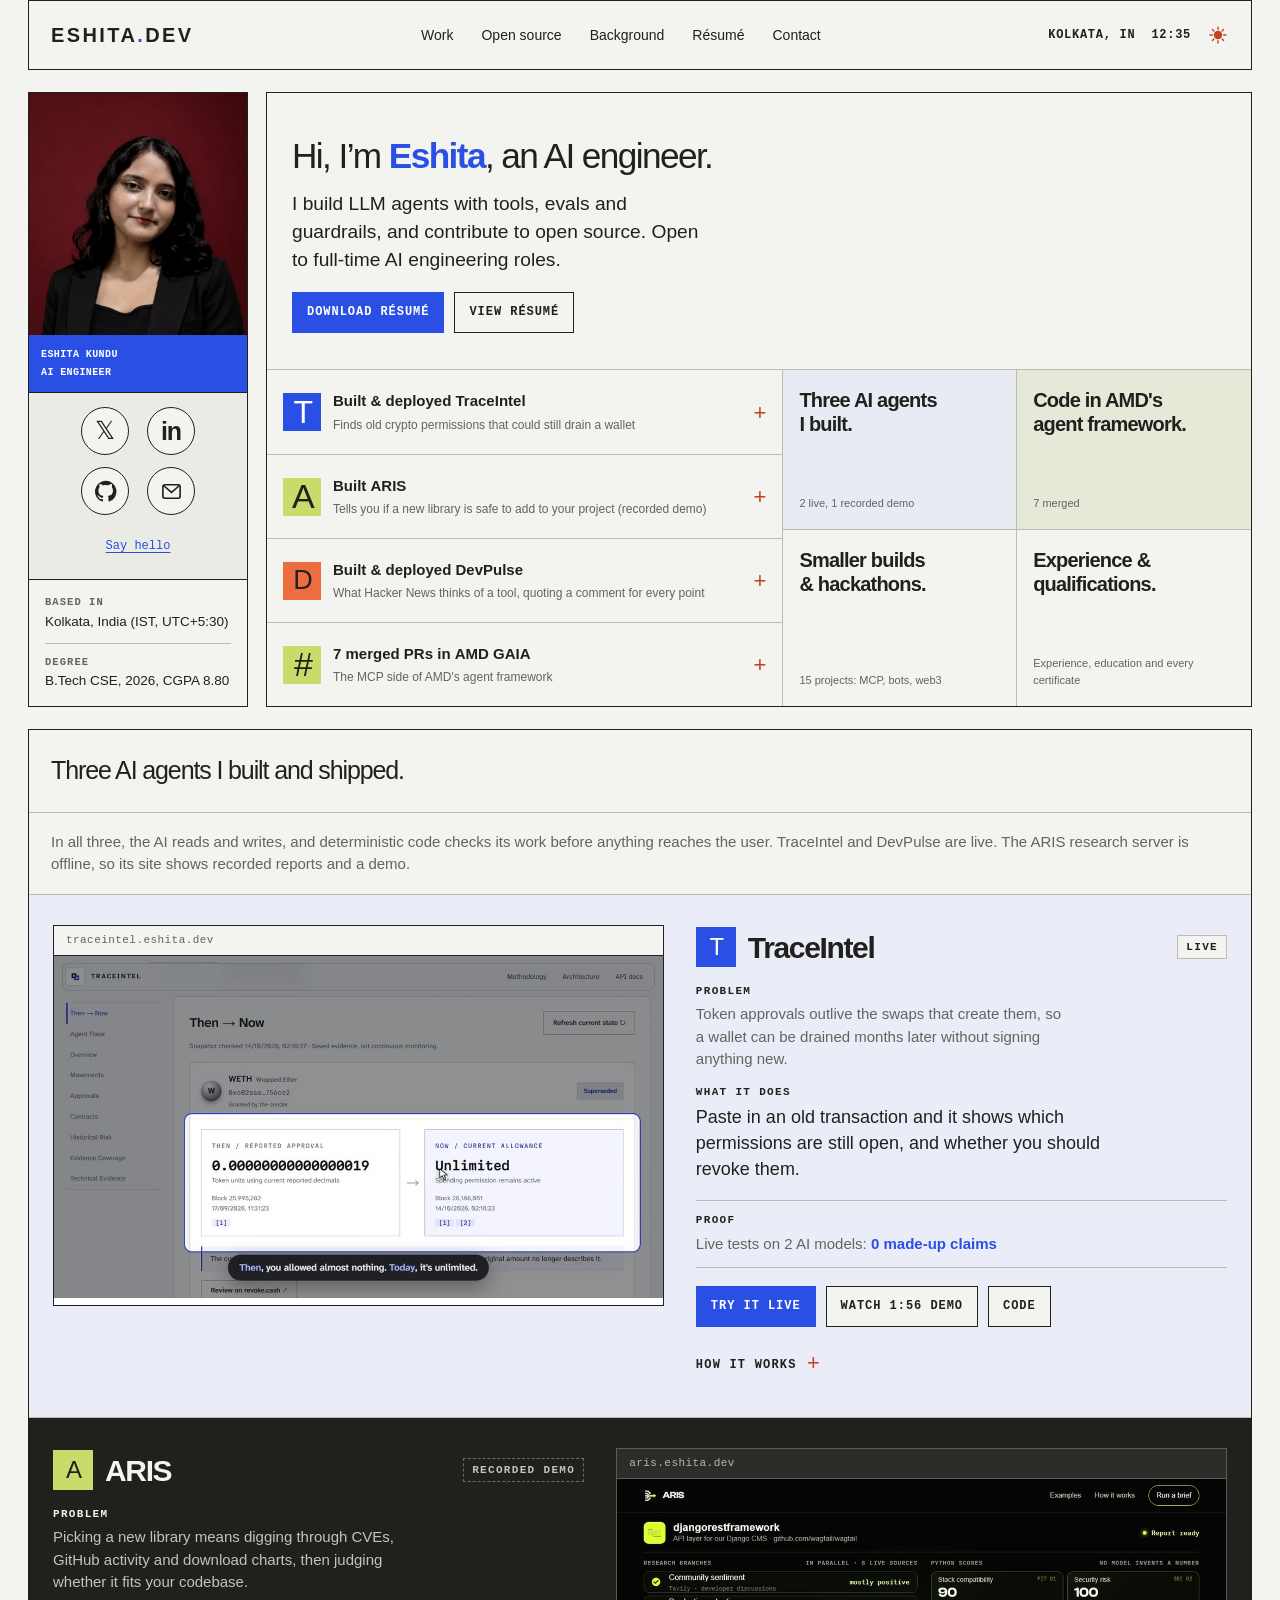
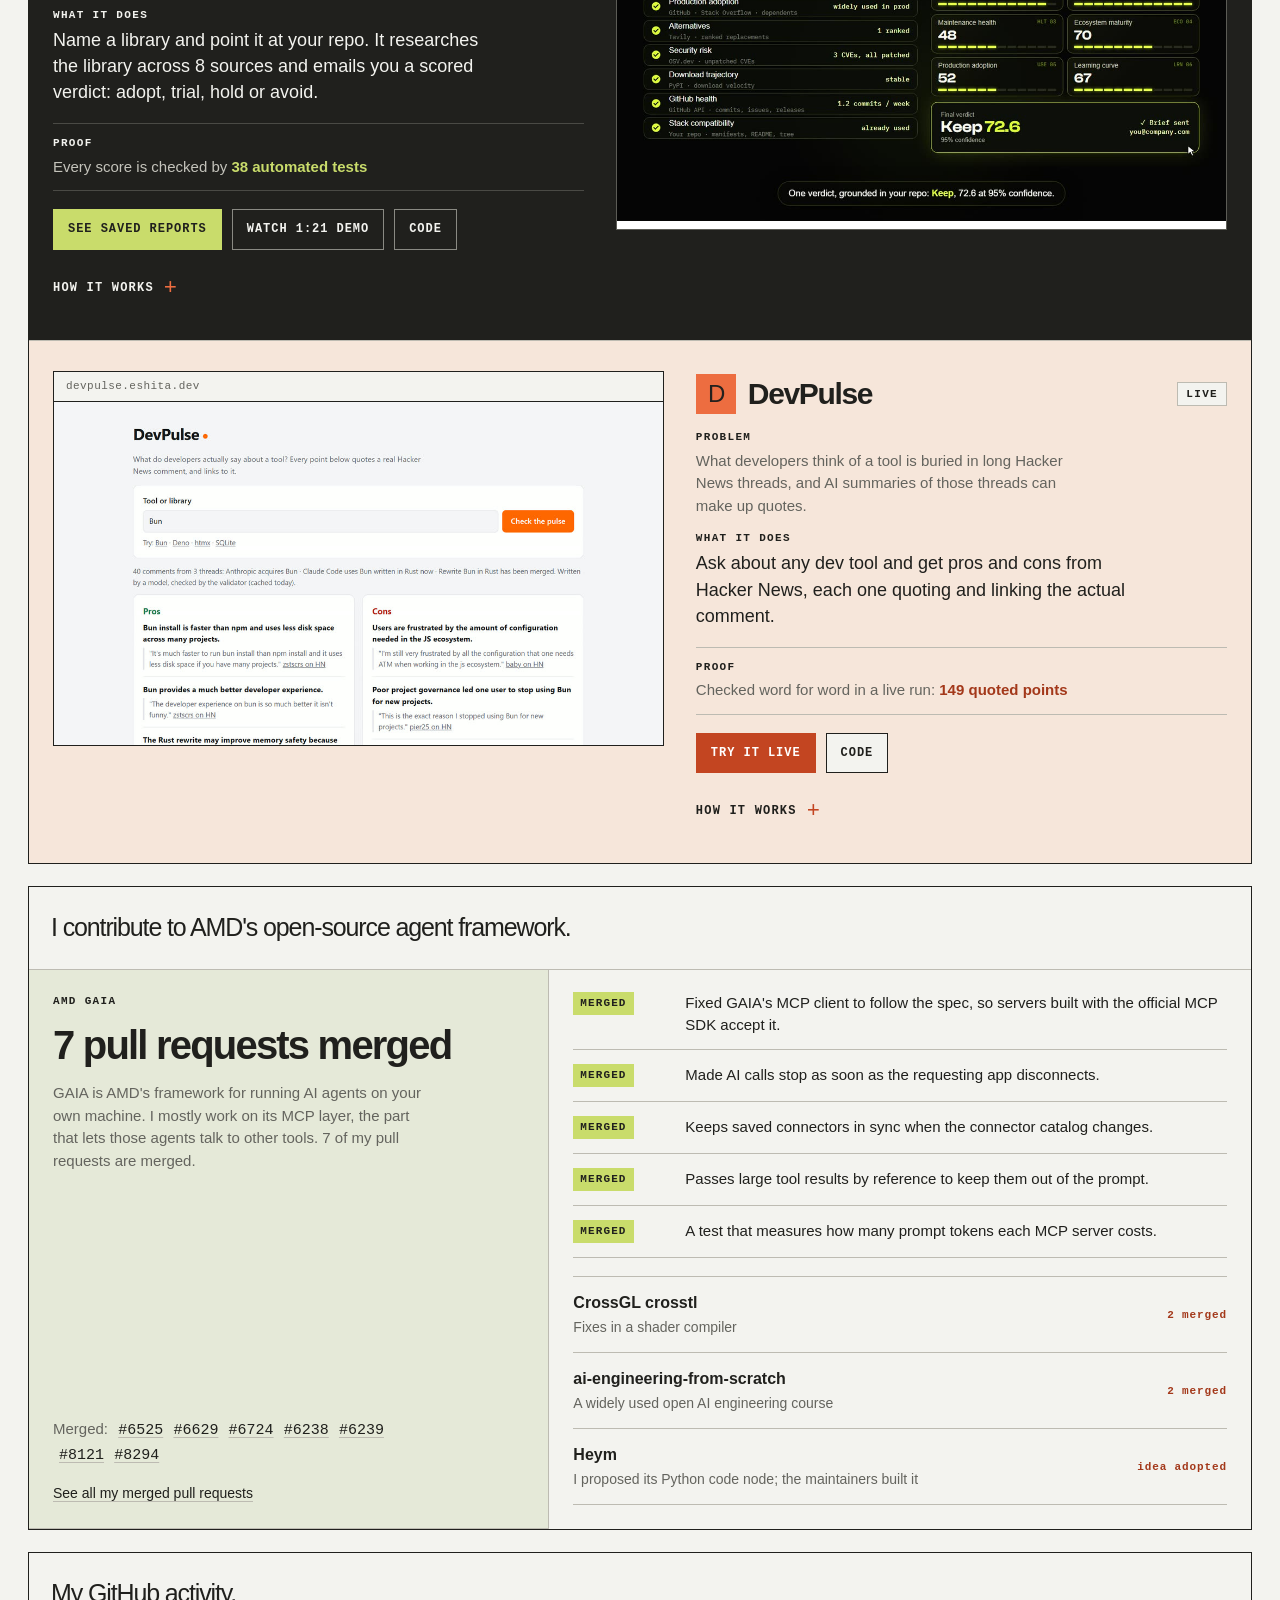
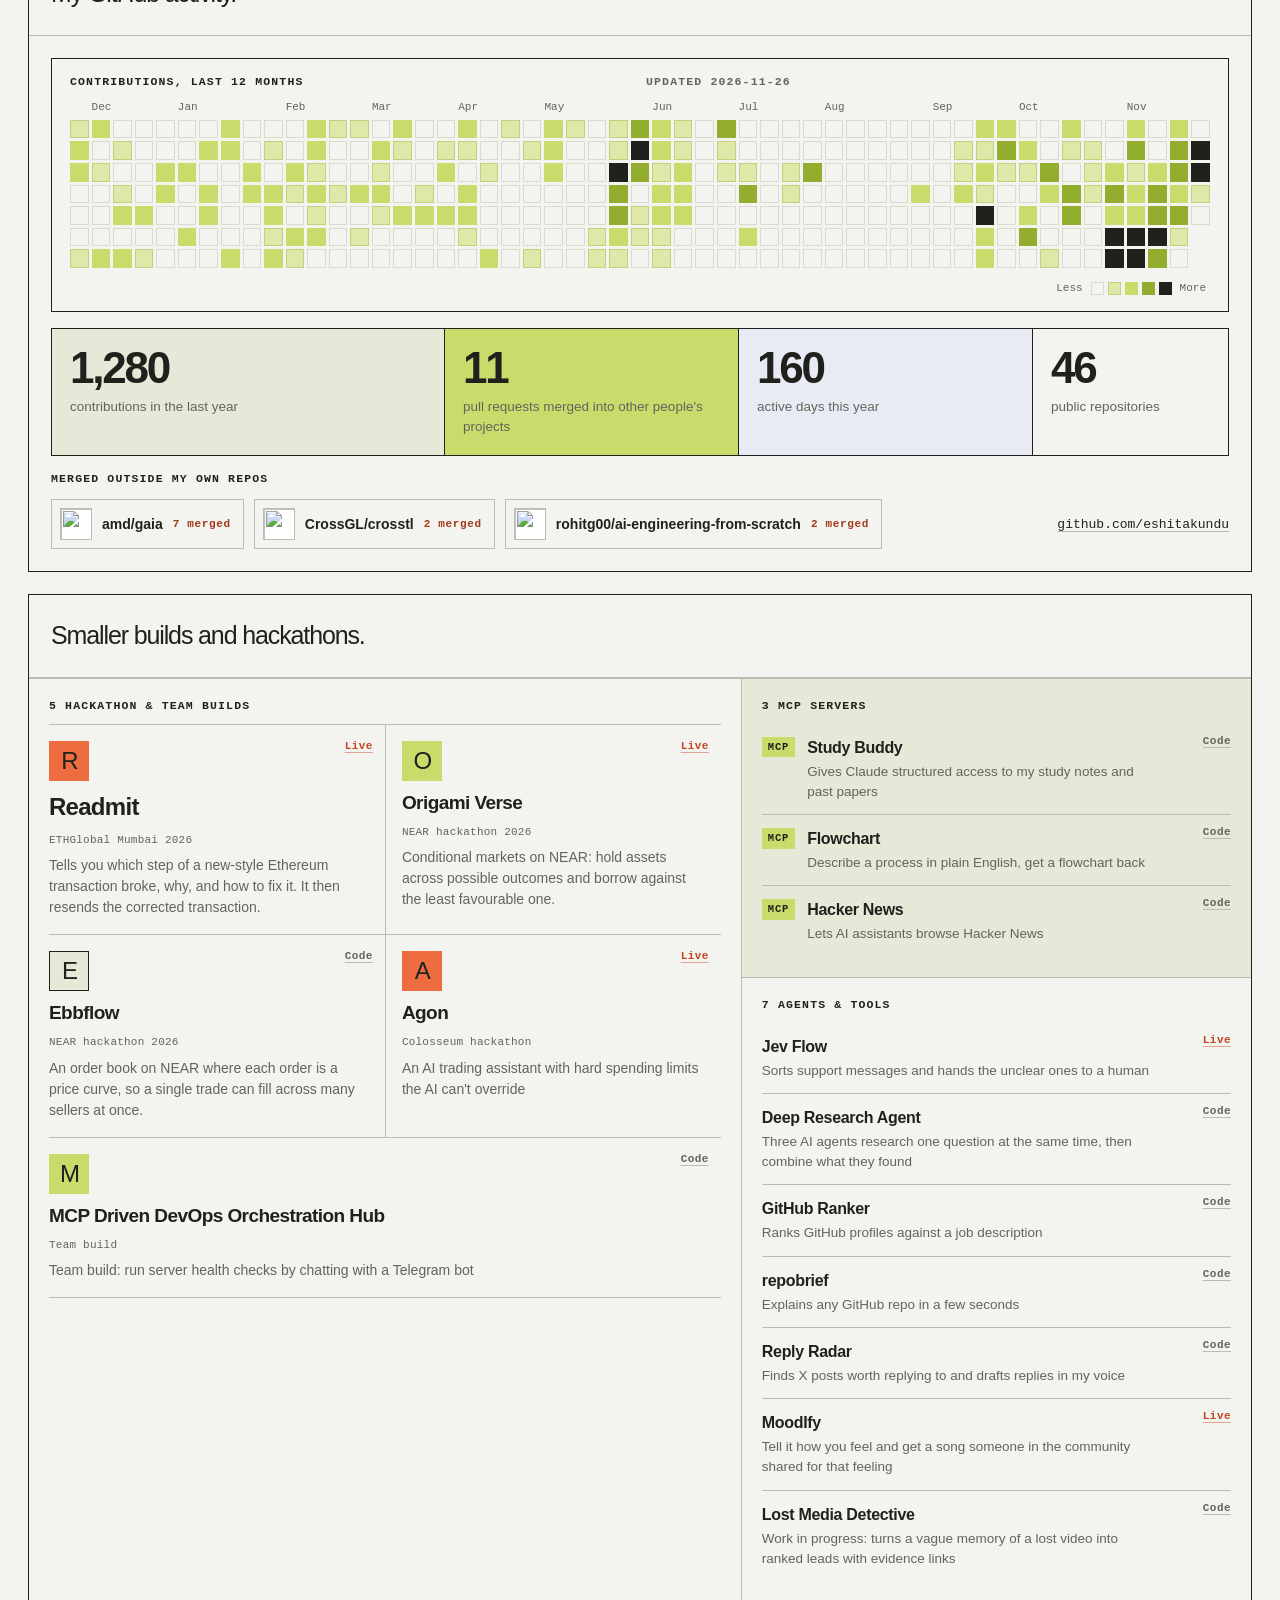
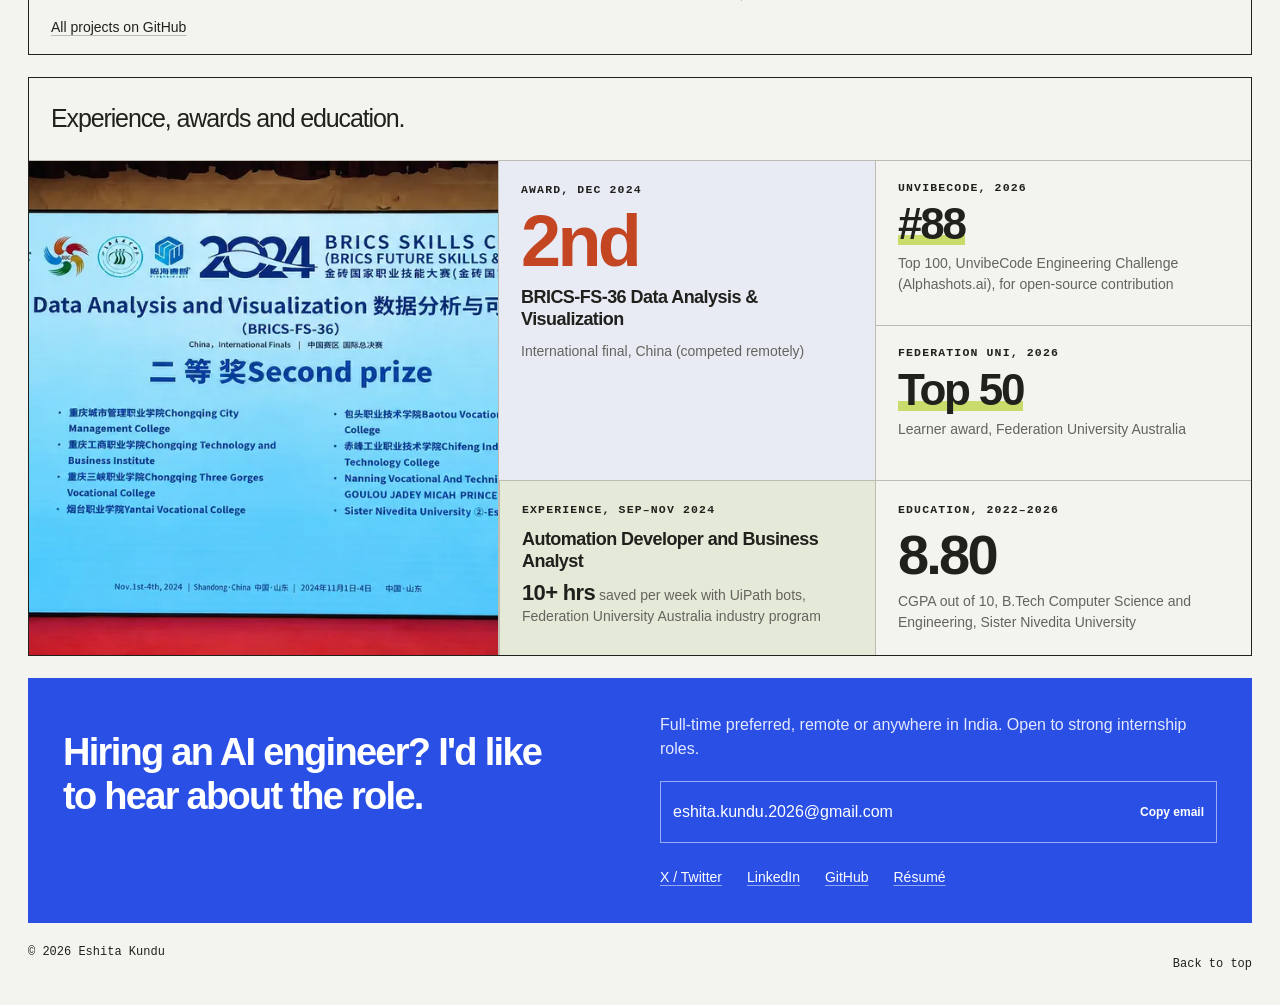
==== commit a62da149: "Update TraceIntel: pre-sign MCP check, 35 evals, 130 tests, 1:56 demo" ====
--- a/index.html
+++ b/index.html
@@ -27,7 +27,7 @@
 <form class="ask-form" id="askForm"><label class="sr-only" for="askInput">Your question</label><input id="askInput" maxlength="300" placeholder="Ask a question about Eshita's work" autocomplete="off"><button type="submit" aria-label="Send question"><svg viewBox="0 0 24 24" aria-hidden="true"><path d="M5 12h13M13 6l6 6-6 6"/></svg></button></form>
 </div>
 <div class="intro-dashboard"><div class="intro-rows">
-<details><summary><span class="identity-icon blue">T</span><span>Built &amp; deployed <strong>TraceIntel</strong><small>Finds old crypto permissions that could still drain a wallet</small></span><b class="expand">+</b></summary><div class="intro-detail">Paste in an old Ethereum or Monad transaction and it tells you which permissions it left behind, and whether they're still risky. The agent may only state what its tools verified, and 24 offline evals check this on every push. <a href="#project-traceintel">Explore the project</a></div></details>
+<details><summary><span class="identity-icon blue">T</span><span>Built &amp; deployed <strong>TraceIntel</strong><small>Finds old crypto permissions that could still drain a wallet</small></span><b class="expand">+</b></summary><div class="intro-detail">Paste in an old Ethereum or Monad transaction and it tells you which permissions it left behind, and whether they're still risky. The agent may only state what its tools verified, and 35 offline evals check this on every push. <a href="#project-traceintel">Explore the project</a></div></details>
 <details><summary><span class="identity-icon green aris-icon">A</span><span>Built <strong>ARIS</strong><small>Tells you if a new library is safe to add to your project (recorded demo)</small></span><b class="expand">+</b></summary><div class="intro-detail">Seven research branches examine a library in parallel; Python code computes every score, and the verdict is delivered by email. <a href="#project-aris">Explore the project</a></div></details>
 <details><summary><span class="identity-icon orange">D</span><span>Built &amp; deployed <strong>DevPulse</strong><small>What Hacker News thinks of a tool, quoting a comment for every point</small></span><b class="expand">+</b></summary><div class="intro-detail">Every point it shows quotes a Hacker News comment, and a checker drops any point whose quote isn't word for word. <a href="#project-devpulse">Explore the project</a></div></details>
 <details><summary><span class="identity-icon green">#</span><span>7 merged PRs in <strong>AMD GAIA</strong><small>The MCP side of AMD's agent framework</small></span><b class="expand">+</b></summary><div class="intro-detail">Fixed GAIA's MCP client so servers built on the official MCP SDK accept it, kept saved connectors in sync with the catalog, made AI calls stop when the requesting app disconnects, and kept large tool results out of the prompt. <a href="#open-source">See open source</a></div></details>
@@ -47,11 +47,11 @@
 <p class="case-problem"><span>Problem</span>Token approvals outlive the swaps that create them, so a wallet can be drained months later without signing anything new.</p>
 <p class="case-plain"><span>What it does</span>Paste in an old transaction and it shows which permissions are still open, and whether you should revoke them.</p>
 <a class="case-proof" href="https://github.com/eshitakundu/TraceIntel/tree/main/evals" target="_blank" rel="noreferrer"><em>Proof</em><span>Live tests on 2 AI models:</span> <strong>0 made-up claims</strong></a>
-<div class="hero-actions case-actions"><a class="primary" href="https://traceintel.eshita.dev" target="_blank" rel="noreferrer">Try it live</a><button type="button" data-video="https://drive.google.com/file/d/1-5eEX6gudDaP5FLFxx9WotcHQ9CJlThD/preview" data-title="TraceIntel demo">Watch 1:33 demo</button><a href="https://github.com/eshitakundu/TraceIntel" target="_blank" rel="noreferrer">Code</a></div>
+<div class="hero-actions case-actions"><a class="primary" href="https://traceintel.eshita.dev" target="_blank" rel="noreferrer">Try it live</a><button type="button" data-video="https://drive.google.com/file/d/1-5eEX6gudDaP5FLFxx9WotcHQ9CJlThD/preview" data-title="TraceIntel demo">Watch 1:56 demo</button><a href="https://github.com/eshitakundu/TraceIntel" target="_blank" rel="noreferrer">Code</a></div>
 <details class="case-how"><summary>How it works <b class="expand">+</b></summary>
-<div class="engineering-grid"><div><strong>What it does</strong><p>Paste an old transaction and see which token permissions it left behind are still live, explained by an agent that may only cite verified evidence.</p></div><div><strong>How it's built</strong><p>A NOOA planner calls 3 typed, read-only tools under a budget enforced in code. The reporter can only cite claims the tools verified, and falls back to a deterministic report.</p></div></div>
-<ul class="case-results"><li><a href="https://github.com/eshitakundu/TraceIntel/tree/main/evals" target="_blank" rel="noreferrer"><b>24</b> offline evals in CI, 5 of them adversarial</a></li><li><a href="https://github.com/eshitakundu/TraceIntel/tree/main/evals" target="_blank" rel="noreferrer"><b>0</b> ungrounded claims in live runs on 2 models</a></li><li><a href="https://github.com/eshitakundu/TraceIntel/tree/main/evals" target="_blank" rel="noreferrer"><b>7/8</b> correct advice end to end on a free model</a></li><li><a href="https://github.com/eshitakundu/TraceIntel/actions/workflows/ci.yml" target="_blank" rel="noreferrer"><b>101</b> pytest, Vitest and Playwright tests</a></li></ul>
-<div class="tags"><span>NOOA</span><span>FastAPI</span><span>PostgreSQL</span><span>React + TypeScript</span><span>Cloudflare Workers</span></div>
+<div class="engineering-grid"><div><strong>What it does</strong><p>Paste an old transaction and see which token permissions it left behind are still live, explained by an agent that may only cite verified evidence.</p></div><div><strong>How it's built</strong><p>A NOOA planner calls 3 typed, read-only tools under a budget enforced in code. The reporter can only cite claims the tools verified, and falls back to a deterministic report. An MCP server also lets other agents check an approval or permit before signing: rules over on-chain evidence return allow, warn or block, and fail closed.</p></div></div>
+<ul class="case-results"><li><a href="https://github.com/eshitakundu/TraceIntel/tree/main/evals" target="_blank" rel="noreferrer"><b>35</b> offline evals in CI, 6 of them adversarial</a></li><li><a href="https://github.com/eshitakundu/TraceIntel/tree/main/evals" target="_blank" rel="noreferrer"><b>0</b> ungrounded claims in live runs on 2 models</a></li><li><a href="https://github.com/eshitakundu/TraceIntel/tree/main/evals" target="_blank" rel="noreferrer"><b>7/8</b> correct advice end to end on a free model</a></li><li><a href="https://github.com/eshitakundu/TraceIntel/actions/workflows/ci.yml" target="_blank" rel="noreferrer"><b>130</b> pytest, Vitest and Playwright tests</a></li></ul>
+<div class="tags"><span>NOOA</span><span>MCP</span><span>FastAPI</span><span>PostgreSQL</span><span>React + TypeScript</span><span>Cloudflare Workers</span></div>
 </details>
 </div></article><article class="case case-aris" id="project-aris">
 <figure class="case-media"><span class="case-url" aria-hidden="true">aris.eshita.dev</span><video class="case-video" muted loop playsinline preload="none" poster="assets/work/aris.jpg" aria-label="ARIS run console: seven evidence branches filling in, ending in a Keep 72.6 verdict" width="1120" height="630"><source src="assets/work/aris.mp4" type="video/mp4"></video></figure>
@@ -92,10 +92,10 @@
 </section>
 
 <section class="section" id="github" aria-labelledby="gh-h"><div class="section-head"><h2 id="gh-h">My GitHub activity.</h2></div>
-<!-- github-block:start --><div id="github-block"><div class="gh-cal-panel"><div class="gh-cal-head"><span class="tile-label">CONTRIBUTIONS, LAST 12 MONTHS</span><span class="tile-label">UPDATED 2026-11-25</span></div>
-<div class="gh-cal-scroll"><div class="gh-months"><span style="grid-column:2">Dec</span><span style="grid-column:6">Jan</span><span style="grid-column:11">Feb</span><span style="grid-column:15">Mar</span><span style="grid-column:19">Apr</span><span style="grid-column:23">May</span><span style="grid-column:28">Jun</span><span style="grid-column:32">Jul</span><span style="grid-column:36">Aug</span><span style="grid-column:41">Sep</span><span style="grid-column:45">Oct</span><span style="grid-column:50">Nov</span></div><div class="gh-cal" role="img" aria-label="1,277 GitHub contributions in the last year"><i class="l1" style="--c:0" title="3 contributions on 2025-11-23"></i><i class="l2" style="--c:0" title="4 contributions on 2025-11-24"></i><i class="l2" style="--c:0" title="4 contributions on 2025-11-25"></i><i class="l0" style="--c:0" title="0 contributions on 2025-11-26"></i><i class="l0" style="--c:0" title="0 contributions on 2025-11-27"></i><i class="l0" style="--c:0" title="0 contributions on 2025-11-28"></i><i class="l1" style="--c:0" title="3 contributions on 2025-11-29"></i><i class="l2" style="--c:1" title="5 contributions on 2025-11-30"></i><i class="l0" style="--c:1" title="0 contributions on 2025-12-01"></i><i class="l1" style="--c:1" title="3 contributions on 2025-12-02"></i><i class="l0" style="--c:1" title="0 contributions on 2025-12-03"></i><i class="l0" style="--c:1" title="0 contributions on 2025-12-04"></i><i class="l0" style="--c:1" title="0 contributions on 2025-12-05"></i><i class="l2" style="--c:1" title="5 contributions on 2025-12-06"></i><i class="l0" style="--c:2" title="0 contributions on 2025-12-07"></i><i class="l1" style="--c:2" title="3 contributions on 2025-12-08"></i><i class="l0" style="--c:2" title="0 contributions on 2025-12-09"></i><i class="l1" style="--c:2" title="3 contributions on 2025-12-10"></i><i class="l2" style="--c:2" title="5 contributions on 2025-12-11"></i><i class="l0" style="--c:2" title="0 contributions on 2025-12-12"></i><i class="l2" style="--c:2" title="5 contributions on 2025-12-13"></i><i class="l0" style="--c:3" title="0 contributions on 2025-12-14"></i><i class="l0" style="--c:3" title="0 contributions on 2025-12-15"></i><i class="l0" style="--c:3" title="0 contributions on 2025-12-16"></i><i class="l0" style="--c:3" title="0 contributions on 2025-12-17"></i><i class="l2" style="--c:3" title="4 contributions on 2025-12-18"></i><i class="l0" style="--c:3" title="0 contributions on 2025-12-19"></i><i class="l1" style="--c:3" title="2 contributions on 2025-12-20"></i><i class="l0" style="--c:4" title="0 contributions on 2025-12-21"></i><i class="l0" style="--c:4" title="0 contributions on 2025-12-22"></i><i class="l2" style="--c:4" title="4 contributions on 2025-12-23"></i><i class="l2" style="--c:4" title="4 contributions on 2025-12-24"></i><i class="l0" style="--c:4" title="0 contributions on 2025-12-25"></i><i class="l0" style="--c:4" title="0 contributions on 2025-12-26"></i><i class="l0" style="--c:4" title="0 contributions on 2025-12-27"></i><i class="l0" style="--c:5" title="0 contributions on 2025-12-28"></i><i class="l0" style="--c:5" title="0 contributions on 2025-12-29"></i><i class="l2" style="--c:5" title="4 contributions on 2025-12-30"></i><i class="l0" style="--c:5" title="0 contributions on 2025-12-31"></i><i class="l0" style="--c:5" title="0 contributions on 2026-01-01"></i><i class="l2" style="--c:5" title="6 contributions on 2026-01-02"></i><i class="l0" style="--c:5" title="0 contributions on 2026-01-03"></i><i class="l0" style="--c:6" title="0 contributions on 2026-01-04"></i><i class="l2" style="--c:6" title="4 contributions on 2026-01-05"></i><i class="l0" style="--c:6" title="0 contributions on 2026-01-06"></i><i class="l2" style="--c:6" title="5 contributions on 2026-01-07"></i><i class="l2" style="--c:6" title="6 contributions on 2026-01-08"></i><i class="l0" style="--c:6" title="0 contributions on 2026-01-09"></i><i class="l0" style="--c:6" title="0 contributions on 2026-01-10"></i><i class="l2" style="--c:7" title="5 contributions on 2026-01-11"></i><i class="l2" style="--c:7" title="5 contributions on 2026-01-12"></i><i class="l0" style="--c:7" title="0 contributions on 2026-01-13"></i><i class="l0" style="--c:7" title="0 contributions on 2026-01-14"></i><i class="l0" style="--c:7" title="0 contributions on 2026-01-15"></i><i class="l0" style="--c:7" title="0 contributions on 2026-01-16"></i><i class="l2" style="--c:7" title="5 contributions on 2026-01-17"></i><i class="l0" style="--c:8" title="0 contributions on 2026-01-18"></i><i class="l0" style="--c:8" title="0 contributions on 2026-01-19"></i><i class="l2" style="--c:8" title="4 contributions on 2026-01-20"></i><i class="l2" style="--c:8" title="4 contributions on 2026-01-21"></i><i class="l0" style="--c:8" title="0 contributions on 2026-01-22"></i><i class="l0" style="--c:8" title="0 contributions on 2026-01-23"></i><i class="l0" style="--c:8" title="0 contributions on 2026-01-24"></i><i class="l0" style="--c:9" title="0 contributions on 2026-01-25"></i><i class="l1" style="--c:9" title="2 contributions on 2026-01-26"></i><i class="l0" style="--c:9" title="0 contributions on 2026-01-27"></i><i class="l2" style="--c:9" title="6 contributions on 2026-01-28"></i><i class="l2" style="--c:9" title="7 contributions on 2026-01-29"></i><i class="l1" style="--c:9" title="2 contributions on 2026-01-30"></i><i class="l2" style="--c:9" title="4 contributions on 2026-01-31"></i><i class="l0" style="--c:10" title="0 contributions on 2026-02-01"></i><i class="l0" style="--c:10" title="0 contributions on 2026-02-02"></i><i class="l2" style="--c:10" title="6 contributions on 2026-02-03"></i><i class="l1" style="--c:10" title="1 contribution on 2026-02-04"></i><i class="l0" style="--c:10" title="0 contributions on 2026-02-05"></i><i class="l2" style="--c:10" title="6 contributions on 2026-02-06"></i><i class="l1" style="--c:10" title="1 contribution on 2026-02-07"></i><i class="l2" style="--c:11" title="6 contributions on 2026-02-08"></i><i class="l2" style="--c:11" title="6 contributions on 2026-02-09"></i><i class="l1" style="--c:11" title="1 contribution on 2026-02-10"></i><i class="l2" style="--c:11" title="6 contributions on 2026-02-11"></i><i class="l1" style="--c:11" title="1 contribution on 2026-02-12"></i><i class="l2" style="--c:11" title="4 contributions on 2026-02-13"></i><i class="l0" style="--c:11" title="0 contributions on 2026-02-14"></i><i class="l1" style="--c:12" title="3 contributions on 2026-02-15"></i><i class="l0" style="--c:12" title="0 contributions on 2026-02-16"></i><i class="l0" style="--c:12" title="0 contributions on 2026-02-17"></i><i class="l1" style="--c:12" title="3 contributions on 2026-02-18"></i><i class="l0" style="--c:12" title="0 contributions on 2026-02-19"></i><i class="l0" style="--c:12" title="0 contributions on 2026-02-20"></i><i class="l0" style="--c:12" title="0 contributions on 2026-02-21"></i><i class="l1" style="--c:13" title="3 contributions on 2026-02-22"></i><i class="l0" style="--c:13" title="0 contributions on 2026-02-23"></i><i class="l0" style="--c:13" title="0 contributions on 2026-02-24"></i><i class="l2" style="--c:13" title="5 contributions on 2026-02-25"></i><i class="l0" style="--c:13" title="0 contributions on 2026-02-26"></i><i class="l1" style="--c:13" title="2 contributions on 2026-02-27"></i><i class="l0" style="--c:13" title="0 contributions on 2026-02-28"></i><i class="l0" style="--c:14" title="0 contributions on 2026-03-01"></i><i class="l2" style="--c:14" title="6 contributions on 2026-03-02"></i><i class="l1" style="--c:14" title="1 contribution on 2026-03-03"></i><i class="l2" style="--c:14" title="6 contributions on 2026-03-04"></i><i class="l1" style="--c:14" title="2 contributions on 2026-03-05"></i><i class="l0" style="--c:14" title="0 contributions on 2026-03-06"></i><i class="l0" style="--c:14" title="0 contributions on 2026-03-07"></i><i class="l2" style="--c:15" title="6 contributions on 2026-03-08"></i><i class="l1" style="--c:15" title="1 contribution on 2026-03-09"></i><i class="l0" style="--c:15" title="0 contributions on 2026-03-10"></i><i class="l0" style="--c:15" title="0 contributions on 2026-03-11"></i><i class="l2" style="--c:15" title="4 contributions on 2026-03-12"></i><i class="l0" style="--c:15" title="0 contributions on 2026-03-13"></i><i class="l0" style="--c:15" title="0 contributions on 2026-03-14"></i><i class="l0" style="--c:16" title="0 contributions on 2026-03-15"></i><i class="l0" style="--c:16" title="0 contributions on 2026-03-16"></i><i class="l0" style="--c:16" title="0 contributions on 2026-03-17"></i><i class="l1" style="--c:16" title="3 contributions on 2026-03-18"></i><i class="l2" style="--c:16" title="5 contributions on 2026-03-19"></i><i class="l0" style="--c:16" title="0 contributions on 2026-03-20"></i><i class="l0" style="--c:16" title="0 contributions on 2026-03-21"></i><i class="l0" style="--c:17" title="0 contributions on 2026-03-22"></i><i class="l1" style="--c:17" title="3 contributions on 2026-03-23"></i><i class="l2" style="--c:17" title="4 contributions on 2026-03-24"></i><i class="l0" style="--c:17" title="0 contributions on 2026-03-25"></i><i class="l2" style="--c:17" title="5 contributions on 2026-03-26"></i><i class="l0" style="--c:17" title="0 contributions on 2026-03-27"></i><i class="l0" style="--c:17" title="0 contributions on 2026-03-28"></i><i class="l2" style="--c:18" title="6 contributions on 2026-03-29"></i><i class="l1" style="--c:18" title="2 contributions on 2026-03-30"></i><i class="l1" style="--c:18" title="1 contribution on 2026-03-31"></i><i class="l2" style="--c:18" title="5 contributions on 2026-04-01"></i><i class="l2" style="--c:18" title="6 contributions on 2026-04-02"></i><i class="l1" style="--c:18" title="1 contribution on 2026-04-03"></i><i class="l0" style="--c:18" title="0 contributions on 2026-04-04"></i><i class="l0" style="--c:19" title="0 contributions on 2026-04-05"></i><i class="l0" style="--c:19" title="0 contributions on 2026-04-06"></i><i class="l1" style="--c:19" title="2 contributions on 2026-04-07"></i><i class="l0" style="--c:19" title="0 contributions on 2026-04-08"></i><i class="l0" style="--c:19" title="0 contributions on 2026-04-09"></i><i class="l0" style="--c:19" title="0 contributions on 2026-04-10"></i><i class="l2" style="--c:19" title="6 contributions on 2026-04-11"></i><i class="l1" style="--c:20" title="2 contributions on 2026-04-12"></i><i class="l0" style="--c:20" title="0 contributions on 2026-04-13"></i><i class="l0" style="--c:20" title="0 contributions on 2026-04-14"></i><i class="l0" style="--c:20" title="0 contributions on 2026-04-15"></i><i class="l0" style="--c:20" title="0 contributions on 2026-04-16"></i><i class="l0" style="--c:20" title="0 contributions on 2026-04-17"></i><i class="l0" style="--c:20" title="0 contributions on 2026-04-18"></i><i class="l0" style="--c:21" title="0 contributions on 2026-04-19"></i><i class="l1" style="--c:21" title="3 contributions on 2026-04-20"></i><i class="l0" style="--c:21" title="0 contributions on 2026-04-21"></i><i class="l0" style="--c:21" title="0 contributions on 2026-04-22"></i><i class="l0" style="--c:21" title="0 contributions on 2026-04-23"></i><i class="l1" style="--c:21" title="1 contribution on 2026-04-24"></i><i class="l1" style="--c:21" title="1 contribution on 2026-04-25"></i><i class="l2" style="--c:22" title="6 contributions on 2026-04-26"></i><i class="l2" style="--c:22" title="4 contributions on 2026-04-27"></i><i class="l2" style="--c:22" title="7 contributions on 2026-04-28"></i><i class="l0" style="--c:22" title="0 contributions on 2026-04-29"></i><i class="l0" style="--c:22" title="0 contributions on 2026-04-30"></i><i class="l0" style="--c:22" title="0 contributions on 2026-05-01"></i><i class="l0" style="--c:22" title="0 contributions on 2026-05-02"></i><i class="l1" style="--c:23" title="1 contribution on 2026-05-03"></i><i class="l0" style="--c:23" title="0 contributions on 2026-05-04"></i><i class="l0" style="--c:23" title="0 contributions on 2026-05-05"></i><i class="l0" style="--c:23" title="0 contributions on 2026-05-06"></i><i class="l0" style="--c:23" title="0 contributions on 2026-05-07"></i><i class="l0" style="--c:23" title="0 contributions on 2026-05-08"></i><i class="l0" style="--c:23" title="0 contributions on 2026-05-09"></i><i class="l0" style="--c:24" title="0 contributions on 2026-05-10"></i><i class="l0" style="--c:24" title="0 contributions on 2026-05-11"></i><i class="l0" style="--c:24" title="0 contributions on 2026-05-12"></i><i class="l0" style="--c:24" title="0 contributions on 2026-05-13"></i><i class="l1" style="--c:24" title="1 contribution on 2026-05-14"></i><i class="l1" style="--c:24" title="1 contribution on 2026-05-15"></i><i class="l1" style="--c:24" title="1 contribution on 2026-05-16"></i><i class="l1" style="--c:25" title="1 contribution on 2026-05-17"></i><i class="l2" style="--c:25" title="4 contributions on 2026-05-18"></i><i class="l4" style="--c:25" title="46 contributions on 2026-05-19"></i><i class="l3" style="--c:25" title="10 contributions on 2026-05-20"></i><i class="l3" style="--c:25" title="15 contributions on 2026-05-21"></i><i class="l2" style="--c:25" title="7 contributions on 2026-05-22"></i><i class="l1" style="--c:25" title="3 contributions on 2026-05-23"></i><i class="l3" style="--c:26" title="10 contributions on 2026-05-24"></i><i class="l4" style="--c:26" title="37 contributions on 2026-05-25"></i><i class="l3" style="--c:26" title="13 contributions on 2026-05-26"></i><i class="l0" style="--c:26" title="0 contributions on 2026-05-27"></i><i class="l1" style="--c:26" title="2 contributions on 2026-05-28"></i><i class="l0" style="--c:26" title="0 contributions on 2026-05-29"></i><i class="l0" style="--c:26" title="0 contributions on 2026-05-30"></i><i class="l2" style="--c:27" title="9 contributions on 2026-05-31"></i><i class="l2" style="--c:27" title="7 contributions on 2026-06-01"></i><i class="l1" style="--c:27" title="1 contribution on 2026-06-02"></i><i class="l2" style="--c:27" title="4 contributions on 2026-06-03"></i><i class="l2" style="--c:27" title="4 contributions on 2026-06-04"></i><i class="l1" style="--c:27" title="3 contributions on 2026-06-05"></i><i class="l1" style="--c:27" title="2 contributions on 2026-06-06"></i><i class="l1" style="--c:28" title="3 contributions on 2026-06-07"></i><i class="l1" style="--c:28" title="2 contributions on 2026-06-08"></i><i class="l2" style="--c:28" title="4 contributions on 2026-06-09"></i><i class="l3" style="--c:28" title="10 contributions on 2026-06-10"></i><i class="l2" style="--c:28" title="7 contributions on 2026-06-11"></i><i class="l0" style="--c:28" title="0 contributions on 2026-06-12"></i><i class="l0" style="--c:28" title="0 contributions on 2026-06-13"></i><i class="l0" style="--c:29" title="0 contributions on 2026-06-14"></i><i class="l0" style="--c:29" title="0 contributions on 2026-06-15"></i><i class="l0" style="--c:29" title="0 contributions on 2026-06-16"></i><i class="l0" style="--c:29" title="0 contributions on 2026-06-17"></i><i class="l0" style="--c:29" title="0 contributions on 2026-06-18"></i><i class="l0" style="--c:29" title="0 contributions on 2026-06-19"></i><i class="l1" style="--c:29" title="1 contribution on 2026-06-20"></i><i class="l3" style="--c:30" title="13 contributions on 2026-06-21"></i><i class="l1" style="--c:30" title="1 contribution on 2026-06-22"></i><i class="l1" style="--c:30" title="1 contribution on 2026-06-23"></i><i class="l0" style="--c:30" title="0 contributions on 2026-06-24"></i><i class="l0" style="--c:30" title="0 contributions on 2026-06-25"></i><i class="l0" style="--c:30" title="0 contributions on 2026-06-26"></i><i class="l0" style="--c:30" title="0 contributions on 2026-06-27"></i><i class="l0" style="--c:31" title="0 contributions on 2026-06-28"></i><i class="l0" style="--c:31" title="0 contributions on 2026-06-29"></i><i class="l1" style="--c:31" title="3 contributions on 2026-06-30"></i><i class="l3" style="--c:31" title="20 contributions on 2026-07-01"></i><i class="l0" style="--c:31" title="0 contributions on 2026-07-02"></i><i class="l2" style="--c:31" title="4 contributions on 2026-07-03"></i><i class="l0" style="--c:31" title="0 contributions on 2026-07-04"></i><i class="l0" style="--c:32" title="0 contributions on 2026-07-05"></i><i class="l0" style="--c:32" title="0 contributions on 2026-07-06"></i><i class="l0" style="--c:32" title="0 contributions on 2026-07-07"></i><i class="l0" style="--c:32" title="0 contributions on 2026-07-08"></i><i class="l0" style="--c:32" title="0 contributions on 2026-07-09"></i><i class="l0" style="--c:32" title="0 contributions on 2026-07-10"></i><i class="l0" style="--c:32" title="0 contributions on 2026-07-11"></i><i class="l0" style="--c:33" title="0 contributions on 2026-07-12"></i><i class="l0" style="--c:33" title="0 contributions on 2026-07-13"></i><i class="l1" style="--c:33" title="1 contribution on 2026-07-14"></i><i class="l1" style="--c:33" title="1 contribution on 2026-07-15"></i><i class="l0" style="--c:33" title="0 contributions on 2026-07-16"></i><i class="l0" style="--c:33" title="0 contributions on 2026-07-17"></i><i class="l0" style="--c:33" title="0 contributions on 2026-07-18"></i><i class="l0" style="--c:34" title="0 contributions on 2026-07-19"></i><i class="l0" style="--c:34" title="0 contributions on 2026-07-20"></i><i class="l3" style="--c:34" title="10 contributions on 2026-07-21"></i><i class="l0" style="--c:34" title="0 contributions on 2026-07-22"></i><i class="l0" style="--c:34" title="0 contributions on 2026-07-23"></i><i class="l0" style="--c:34" title="0 contributions on 2026-07-24"></i><i class="l0" style="--c:34" title="0 contributions on 2026-07-25"></i><i class="l0" style="--c:35" title="0 contributions on 2026-07-26"></i><i class="l0" style="--c:35" title="0 contributions on 2026-07-27"></i><i class="l0" style="--c:35" title="0 contributions on 2026-07-28"></i><i class="l0" style="--c:35" title="0 contributions on 2026-07-29"></i><i class="l0" style="--c:35" title="0 contributions on 2026-07-30"></i><i class="l0" style="--c:35" title="0 contributions on 2026-07-31"></i><i class="l0" style="--c:35" title="0 contributions on 2026-08-01"></i><i class="l0" style="--c:36" title="0 contributions on 2026-08-02"></i><i class="l0" style="--c:36" title="0 contributions on 2026-08-03"></i><i class="l0" style="--c:36" title="0 contributions on 2026-08-04"></i><i class="l0" style="--c:36" title="0 contributions on 2026-08-05"></i><i class="l0" style="--c:36" title="0 contributions on 2026-08-06"></i><i class="l0" style="--c:36" title="0 contributions on 2026-08-07"></i><i class="l0" style="--c:36" title="0 contributions on 2026-08-08"></i><i class="l0" style="--c:37" title="0 contributions on 2026-08-09"></i><i class="l0" style="--c:37" title="0 contributions on 2026-08-10"></i><i class="l0" style="--c:37" title="0 contributions on 2026-08-11"></i><i class="l0" style="--c:37" title="0 contributions on 2026-08-12"></i><i class="l0" style="--c:37" title="0 contributions on 2026-08-13"></i><i class="l0" style="--c:37" title="0 contributions on 2026-08-14"></i><i class="l0" style="--c:37" title="0 contributions on 2026-08-15"></i><i class="l0" style="--c:38" title="0 contributions on 2026-08-16"></i><i class="l0" style="--c:38" title="0 contributions on 2026-08-17"></i><i class="l0" style="--c:38" title="0 contributions on 2026-08-18"></i><i class="l0" style="--c:38" title="0 contributions on 2026-08-19"></i><i class="l0" style="--c:38" title="0 contributions on 2026-08-20"></i><i class="l0" style="--c:38" title="0 contributions on 2026-08-21"></i><i class="l0" style="--c:38" title="0 contributions on 2026-08-22"></i><i class="l0" style="--c:39" title="0 contributions on 2026-08-23"></i><i class="l0" style="--c:39" title="0 contributions on 2026-08-24"></i><i class="l0" style="--c:39" title="0 contributions on 2026-08-25"></i><i class="l2" style="--c:39" title="4 contributions on 2026-08-26"></i><i class="l0" style="--c:39" title="0 contributions on 2026-08-27"></i><i class="l0" style="--c:39" title="0 contributions on 2026-08-28"></i><i class="l0" style="--c:39" title="0 contributions on 2026-08-29"></i><i class="l0" style="--c:40" title="0 contributions on 2026-08-30"></i><i class="l0" style="--c:40" title="0 contributions on 2026-08-31"></i><i class="l0" style="--c:40" title="0 contributions on 2026-09-01"></i><i class="l0" style="--c:40" title="0 contributions on 2026-09-02"></i><i class="l0" style="--c:40" title="0 contributions on 2026-09-03"></i><i class="l0" style="--c:40" title="0 contributions on 2026-09-04"></i><i class="l0" style="--c:40" title="0 contributions on 2026-09-05"></i><i class="l0" style="--c:41" title="0 contributions on 2026-09-06"></i><i class="l1" style="--c:41" title="1 contribution on 2026-09-07"></i><i class="l1" style="--c:41" title="2 contributions on 2026-09-08"></i><i class="l2" style="--c:41" title="5 contributions on 2026-09-09"></i><i class="l0" style="--c:41" title="0 contributions on 2026-09-10"></i><i class="l0" style="--c:41" title="0 contributions on 2026-09-11"></i><i class="l0" style="--c:41" title="0 contributions on 2026-09-12"></i><i class="l2" style="--c:42" title="4 contributions on 2026-09-13"></i><i class="l1" style="--c:42" title="1 contribution on 2026-09-14"></i><i class="l2" style="--c:42" title="8 contributions on 2026-09-15"></i><i class="l1" style="--c:42" title="2 contributions on 2026-09-16"></i><i class="l4" style="--c:42" title="34 contributions on 2026-09-17"></i><i class="l2" style="--c:42" title="6 contributions on 2026-09-18"></i><i class="l2" style="--c:42" title="4 contributions on 2026-09-19"></i><i class="l2" style="--c:43" title="6 contributions on 2026-09-20"></i><i class="l3" style="--c:43" title="13 contributions on 2026-09-21"></i><i class="l1" style="--c:43" title="1 contribution on 2026-09-22"></i><i class="l0" style="--c:43" title="0 contributions on 2026-09-23"></i><i class="l0" style="--c:43" title="0 contributions on 2026-09-24"></i><i class="l0" style="--c:43" title="0 contributions on 2026-09-25"></i><i class="l0" style="--c:43" title="0 contributions on 2026-09-26"></i><i class="l0" style="--c:44" title="0 contributions on 2026-09-27"></i><i class="l2" style="--c:44" title="4 contributions on 2026-09-28"></i><i class="l1" style="--c:44" title="1 contribution on 2026-09-29"></i><i class="l0" style="--c:44" title="0 contributions on 2026-09-30"></i><i class="l2" style="--c:44" title="5 contributions on 2026-10-01"></i><i class="l3" style="--c:44" title="12 contributions on 2026-10-02"></i><i class="l0" style="--c:44" title="0 contributions on 2026-10-03"></i><i class="l0" style="--c:45" title="0 contributions on 2026-10-04"></i><i class="l0" style="--c:45" title="0 contributions on 2026-10-05"></i><i class="l3" style="--c:45" title="12 contributions on 2026-10-06"></i><i class="l2" style="--c:45" title="5 contributions on 2026-10-07"></i><i class="l0" style="--c:45" title="0 contributions on 2026-10-08"></i><i class="l0" style="--c:45" title="0 contributions on 2026-10-09"></i><i class="l1" style="--c:45" title="2 contributions on 2026-10-10"></i><i class="l2" style="--c:46" title="4 contributions on 2026-10-11"></i><i class="l1" style="--c:46" title="2 contributions on 2026-10-12"></i><i class="l0" style="--c:46" title="0 contributions on 2026-10-13"></i><i class="l3" style="--c:46" title="23 contributions on 2026-10-14"></i><i class="l3" style="--c:46" title="18 contributions on 2026-10-15"></i><i class="l0" style="--c:46" title="0 contributions on 2026-10-16"></i><i class="l0" style="--c:46" title="0 contributions on 2026-10-17"></i><i class="l0" style="--c:47" title="0 contributions on 2026-10-18"></i><i class="l1" style="--c:47" title="2 contributions on 2026-10-19"></i><i class="l1" style="--c:47" title="2 contributions on 2026-10-20"></i><i class="l1" style="--c:47" title="1 contribution on 2026-10-21"></i><i class="l0" style="--c:47" title="0 contributions on 2026-10-22"></i><i class="l0" style="--c:47" title="0 contributions on 2026-10-23"></i><i class="l0" style="--c:47" title="0 contributions on 2026-10-24"></i><i class="l0" style="--c:48" title="0 contributions on 2026-10-25"></i><i class="l0" style="--c:48" title="0 contributions on 2026-10-26"></i><i class="l2" style="--c:48" title="4 contributions on 2026-10-27"></i><i class="l3" style="--c:48" title="16 contributions on 2026-10-28"></i><i class="l2" style="--c:48" title="8 contributions on 2026-10-29"></i><i class="l4" style="--c:48" title="67 contributions on 2026-10-30"></i><i class="l4" style="--c:48" title="43 contributions on 2026-10-31"></i><i class="l2" style="--c:49" title="7 contributions on 2026-11-01"></i><i class="l3" style="--c:49" title="10 contributions on 2026-11-02"></i><i class="l1" style="--c:49" title="1 contribution on 2026-11-03"></i><i class="l2" style="--c:49" title="6 contributions on 2026-11-04"></i><i class="l2" style="--c:49" title="6 contributions on 2026-11-05"></i><i class="l4" style="--c:49" title="65 contributions on 2026-11-06"></i><i class="l4" style="--c:49" title="85 contributions on 2026-11-07"></i><i class="l0" style="--c:50" title="0 contributions on 2026-11-08"></i><i class="l0" style="--c:50" title="0 contributions on 2026-11-09"></i><i class="l2" style="--c:50" title="5 contributions on 2026-11-10"></i><i class="l3" style="--c:50" title="13 contributions on 2026-11-11"></i><i class="l3" style="--c:50" title="18 contributions on 2026-11-12"></i><i class="l4" style="--c:50" title="32 contributions on 2026-11-13"></i><i class="l3" style="--c:50" title="13 contributions on 2026-11-14"></i><i class="l2" style="--c:51" title="6 contributions on 2026-11-15"></i><i class="l3" style="--c:51" title="16 contributions on 2026-11-16"></i><i class="l3" style="--c:51" title="15 contributions on 2026-11-17"></i><i class="l2" style="--c:51" title="7 contributions on 2026-11-18"></i><i class="l3" style="--c:51" title="19 contributions on 2026-11-19"></i><i class="l1" style="--c:51" title="1 contribution on 2026-11-20"></i><i class="l0" style="--c:51" title="0 contributions on 2026-11-21"></i><i class="l0" style="--c:52" title="0 contributions on 2026-11-22"></i><i class="l4" style="--c:52" title="31 contributions on 2026-11-23"></i><i class="l4" style="--c:52" title="57 contributions on 2026-11-24"></i><i class="l0" style="--c:52" title="0 contributions on 2026-11-25"></i></div></div>
+<!-- github-block:start --><div id="github-block"><div class="gh-cal-panel"><div class="gh-cal-head"><span class="tile-label">CONTRIBUTIONS, LAST 12 MONTHS</span><span class="tile-label">UPDATED 2026-11-26</span></div>
+<div class="gh-cal-scroll"><div class="gh-months"><span style="grid-column:2">Dec</span><span style="grid-column:6">Jan</span><span style="grid-column:11">Feb</span><span style="grid-column:15">Mar</span><span style="grid-column:19">Apr</span><span style="grid-column:23">May</span><span style="grid-column:28">Jun</span><span style="grid-column:32">Jul</span><span style="grid-column:36">Aug</span><span style="grid-column:41">Sep</span><span style="grid-column:45">Oct</span><span style="grid-column:50">Nov</span></div><div class="gh-cal" role="img" aria-label="1,280 GitHub contributions in the last year"><i class="l1" style="--c:0" title="3 contributions on 2025-11-23"></i><i class="l2" style="--c:0" title="4 contributions on 2025-11-24"></i><i class="l2" style="--c:0" title="4 contributions on 2025-11-25"></i><i class="l0" style="--c:0" title="0 contributions on 2025-11-26"></i><i class="l0" style="--c:0" title="0 contributions on 2025-11-27"></i><i class="l0" style="--c:0" title="0 contributions on 2025-11-28"></i><i class="l1" style="--c:0" title="3 contributions on 2025-11-29"></i><i class="l2" style="--c:1" title="5 contributions on 2025-11-30"></i><i class="l0" style="--c:1" title="0 contributions on 2025-12-01"></i><i class="l1" style="--c:1" title="3 contributions on 2025-12-02"></i><i class="l0" style="--c:1" title="0 contributions on 2025-12-03"></i><i class="l0" style="--c:1" title="0 contributions on 2025-12-04"></i><i class="l0" style="--c:1" title="0 contributions on 2025-12-05"></i><i class="l2" style="--c:1" title="5 contributions on 2025-12-06"></i><i class="l0" style="--c:2" title="0 contributions on 2025-12-07"></i><i class="l1" style="--c:2" title="3 contributions on 2025-12-08"></i><i class="l0" style="--c:2" title="0 contributions on 2025-12-09"></i><i class="l1" style="--c:2" title="3 contributions on 2025-12-10"></i><i class="l2" style="--c:2" title="5 contributions on 2025-12-11"></i><i class="l0" style="--c:2" title="0 contributions on 2025-12-12"></i><i class="l2" style="--c:2" title="5 contributions on 2025-12-13"></i><i class="l0" style="--c:3" title="0 contributions on 2025-12-14"></i><i class="l0" style="--c:3" title="0 contributions on 2025-12-15"></i><i class="l0" style="--c:3" title="0 contributions on 2025-12-16"></i><i class="l0" style="--c:3" title="0 contributions on 2025-12-17"></i><i class="l2" style="--c:3" title="4 contributions on 2025-12-18"></i><i class="l0" style="--c:3" title="0 contributions on 2025-12-19"></i><i class="l1" style="--c:3" title="2 contributions on 2025-12-20"></i><i class="l0" style="--c:4" title="0 contributions on 2025-12-21"></i><i class="l0" style="--c:4" title="0 contributions on 2025-12-22"></i><i class="l2" style="--c:4" title="4 contributions on 2025-12-23"></i><i class="l2" style="--c:4" title="4 contributions on 2025-12-24"></i><i class="l0" style="--c:4" title="0 contributions on 2025-12-25"></i><i class="l0" style="--c:4" title="0 contributions on 2025-12-26"></i><i class="l0" style="--c:4" title="0 contributions on 2025-12-27"></i><i class="l0" style="--c:5" title="0 contributions on 2025-12-28"></i><i class="l0" style="--c:5" title="0 contributions on 2025-12-29"></i><i class="l2" style="--c:5" title="4 contributions on 2025-12-30"></i><i class="l0" style="--c:5" title="0 contributions on 2025-12-31"></i><i class="l0" style="--c:5" title="0 contributions on 2026-01-01"></i><i class="l2" style="--c:5" title="6 contributions on 2026-01-02"></i><i class="l0" style="--c:5" title="0 contributions on 2026-01-03"></i><i class="l0" style="--c:6" title="0 contributions on 2026-01-04"></i><i class="l2" style="--c:6" title="4 contributions on 2026-01-05"></i><i class="l0" style="--c:6" title="0 contributions on 2026-01-06"></i><i class="l2" style="--c:6" title="5 contributions on 2026-01-07"></i><i class="l2" style="--c:6" title="6 contributions on 2026-01-08"></i><i class="l0" style="--c:6" title="0 contributions on 2026-01-09"></i><i class="l0" style="--c:6" title="0 contributions on 2026-01-10"></i><i class="l2" style="--c:7" title="5 contributions on 2026-01-11"></i><i class="l2" style="--c:7" title="5 contributions on 2026-01-12"></i><i class="l0" style="--c:7" title="0 contributions on 2026-01-13"></i><i class="l0" style="--c:7" title="0 contributions on 2026-01-14"></i><i class="l0" style="--c:7" title="0 contributions on 2026-01-15"></i><i class="l0" style="--c:7" title="0 contributions on 2026-01-16"></i><i class="l2" style="--c:7" title="5 contributions on 2026-01-17"></i><i class="l0" style="--c:8" title="0 contributions on 2026-01-18"></i><i class="l0" style="--c:8" title="0 contributions on 2026-01-19"></i><i class="l2" style="--c:8" title="4 contributions on 2026-01-20"></i><i class="l2" style="--c:8" title="4 contributions on 2026-01-21"></i><i class="l0" style="--c:8" title="0 contributions on 2026-01-22"></i><i class="l0" style="--c:8" title="0 contributions on 2026-01-23"></i><i class="l0" style="--c:8" title="0 contributions on 2026-01-24"></i><i class="l0" style="--c:9" title="0 contributions on 2026-01-25"></i><i class="l1" style="--c:9" title="2 contributions on 2026-01-26"></i><i class="l0" style="--c:9" title="0 contributions on 2026-01-27"></i><i class="l2" style="--c:9" title="6 contributions on 2026-01-28"></i><i class="l2" style="--c:9" title="7 contributions on 2026-01-29"></i><i class="l1" style="--c:9" title="2 contributions on 2026-01-30"></i><i class="l2" style="--c:9" title="4 contributions on 2026-01-31"></i><i class="l0" style="--c:10" title="0 contributions on 2026-02-01"></i><i class="l0" style="--c:10" title="0 contributions on 2026-02-02"></i><i class="l2" style="--c:10" title="6 contributions on 2026-02-03"></i><i class="l1" style="--c:10" title="1 contribution on 2026-02-04"></i><i class="l0" style="--c:10" title="0 contributions on 2026-02-05"></i><i class="l2" style="--c:10" title="6 contributions on 2026-02-06"></i><i class="l1" style="--c:10" title="1 contribution on 2026-02-07"></i><i class="l2" style="--c:11" title="6 contributions on 2026-02-08"></i><i class="l2" style="--c:11" title="6 contributions on 2026-02-09"></i><i class="l1" style="--c:11" title="1 contribution on 2026-02-10"></i><i class="l2" style="--c:11" title="6 contributions on 2026-02-11"></i><i class="l1" style="--c:11" title="1 contribution on 2026-02-12"></i><i class="l2" style="--c:11" title="4 contributions on 2026-02-13"></i><i class="l0" style="--c:11" title="0 contributions on 2026-02-14"></i><i class="l1" style="--c:12" title="3 contributions on 2026-02-15"></i><i class="l0" style="--c:12" title="0 contributions on 2026-02-16"></i><i class="l0" style="--c:12" title="0 contributions on 2026-02-17"></i><i class="l1" style="--c:12" title="3 contributions on 2026-02-18"></i><i class="l0" style="--c:12" title="0 contributions on 2026-02-19"></i><i class="l0" style="--c:12" title="0 contributions on 2026-02-20"></i><i class="l0" style="--c:12" title="0 contributions on 2026-02-21"></i><i class="l1" style="--c:13" title="3 contributions on 2026-02-22"></i><i class="l0" style="--c:13" title="0 contributions on 2026-02-23"></i><i class="l0" style="--c:13" title="0 contributions on 2026-02-24"></i><i class="l2" style="--c:13" title="5 contributions on 2026-02-25"></i><i class="l0" style="--c:13" title="0 contributions on 2026-02-26"></i><i class="l1" style="--c:13" title="2 contributions on 2026-02-27"></i><i class="l0" style="--c:13" title="0 contributions on 2026-02-28"></i><i class="l0" style="--c:14" title="0 contributions on 2026-03-01"></i><i class="l2" style="--c:14" title="6 contributions on 2026-03-02"></i><i class="l1" style="--c:14" title="1 contribution on 2026-03-03"></i><i class="l2" style="--c:14" title="6 contributions on 2026-03-04"></i><i class="l1" style="--c:14" title="2 contributions on 2026-03-05"></i><i class="l0" style="--c:14" title="0 contributions on 2026-03-06"></i><i class="l0" style="--c:14" title="0 contributions on 2026-03-07"></i><i class="l2" style="--c:15" title="6 contributions on 2026-03-08"></i><i class="l1" style="--c:15" title="1 contribution on 2026-03-09"></i><i class="l0" style="--c:15" title="0 contributions on 2026-03-10"></i><i class="l0" style="--c:15" title="0 contributions on 2026-03-11"></i><i class="l2" style="--c:15" title="4 contributions on 2026-03-12"></i><i class="l0" style="--c:15" title="0 contributions on 2026-03-13"></i><i class="l0" style="--c:15" title="0 contributions on 2026-03-14"></i><i class="l0" style="--c:16" title="0 contributions on 2026-03-15"></i><i class="l0" style="--c:16" title="0 contributions on 2026-03-16"></i><i class="l0" style="--c:16" title="0 contributions on 2026-03-17"></i><i class="l1" style="--c:16" title="3 contributions on 2026-03-18"></i><i class="l2" style="--c:16" title="5 contributions on 2026-03-19"></i><i class="l0" style="--c:16" title="0 contributions on 2026-03-20"></i><i class="l0" style="--c:16" title="0 contributions on 2026-03-21"></i><i class="l0" style="--c:17" title="0 contributions on 2026-03-22"></i><i class="l1" style="--c:17" title="3 contributions on 2026-03-23"></i><i class="l2" style="--c:17" title="4 contributions on 2026-03-24"></i><i class="l0" style="--c:17" title="0 contributions on 2026-03-25"></i><i class="l2" style="--c:17" title="5 contributions on 2026-03-26"></i><i class="l0" style="--c:17" title="0 contributions on 2026-03-27"></i><i class="l0" style="--c:17" title="0 contributions on 2026-03-28"></i><i class="l2" style="--c:18" title="6 contributions on 2026-03-29"></i><i class="l1" style="--c:18" title="2 contributions on 2026-03-30"></i><i class="l0" style="--c:18" title="0 contributions on 2026-03-31"></i><i class="l2" style="--c:18" title="6 contributions on 2026-04-01"></i><i class="l2" style="--c:18" title="6 contributions on 2026-04-02"></i><i class="l1" style="--c:18" title="1 contribution on 2026-04-03"></i><i class="l0" style="--c:18" title="0 contributions on 2026-04-04"></i><i class="l0" style="--c:19" title="0 contributions on 2026-04-05"></i><i class="l0" style="--c:19" title="0 contributions on 2026-04-06"></i><i class="l1" style="--c:19" title="2 contributions on 2026-04-07"></i><i class="l0" style="--c:19" title="0 contributions on 2026-04-08"></i><i class="l0" style="--c:19" title="0 contributions on 2026-04-09"></i><i class="l0" style="--c:19" title="0 contributions on 2026-04-10"></i><i class="l2" style="--c:19" title="6 contributions on 2026-04-11"></i><i class="l1" style="--c:20" title="2 contributions on 2026-04-12"></i><i class="l0" style="--c:20" title="0 contributions on 2026-04-13"></i><i class="l0" style="--c:20" title="0 contributions on 2026-04-14"></i><i class="l0" style="--c:20" title="0 contributions on 2026-04-15"></i><i class="l0" style="--c:20" title="0 contributions on 2026-04-16"></i><i class="l0" style="--c:20" title="0 contributions on 2026-04-17"></i><i class="l0" style="--c:20" title="0 contributions on 2026-04-18"></i><i class="l0" style="--c:21" title="0 contributions on 2026-04-19"></i><i class="l1" style="--c:21" title="3 contributions on 2026-04-20"></i><i class="l0" style="--c:21" title="0 contributions on 2026-04-21"></i><i class="l0" style="--c:21" title="0 contributions on 2026-04-22"></i><i class="l0" style="--c:21" title="0 contributions on 2026-04-23"></i><i class="l0" style="--c:21" title="0 contributions on 2026-04-24"></i><i class="l1" style="--c:21" title="2 contributions on 2026-04-25"></i><i class="l2" style="--c:22" title="6 contributions on 2026-04-26"></i><i class="l2" style="--c:22" title="4 contributions on 2026-04-27"></i><i class="l2" style="--c:22" title="7 contributions on 2026-04-28"></i><i class="l0" style="--c:22" title="0 contributions on 2026-04-29"></i><i class="l0" style="--c:22" title="0 contributions on 2026-04-30"></i><i class="l0" style="--c:22" title="0 contributions on 2026-05-01"></i><i class="l0" style="--c:22" title="0 contributions on 2026-05-02"></i><i class="l1" style="--c:23" title="1 contribution on 2026-05-03"></i><i class="l0" style="--c:23" title="0 contributions on 2026-05-04"></i><i class="l0" style="--c:23" title="0 contributions on 2026-05-05"></i><i class="l0" style="--c:23" title="0 contributions on 2026-05-06"></i><i class="l0" style="--c:23" title="0 contributions on 2026-05-07"></i><i class="l0" style="--c:23" title="0 contributions on 2026-05-08"></i><i class="l0" style="--c:23" title="0 contributions on 2026-05-09"></i><i class="l0" style="--c:24" title="0 contributions on 2026-05-10"></i><i class="l0" style="--c:24" title="0 contributions on 2026-05-11"></i><i class="l0" style="--c:24" title="0 contributions on 2026-05-12"></i><i class="l0" style="--c:24" title="0 contributions on 2026-05-13"></i><i class="l0" style="--c:24" title="0 contributions on 2026-05-14"></i><i class="l1" style="--c:24" title="1 contribution on 2026-05-15"></i><i class="l1" style="--c:24" title="2 contributions on 2026-05-16"></i><i class="l1" style="--c:25" title="1 contribution on 2026-05-17"></i><i class="l1" style="--c:25" title="3 contributions on 2026-05-18"></i><i class="l4" style="--c:25" title="47 contributions on 2026-05-19"></i><i class="l3" style="--c:25" title="10 contributions on 2026-05-20"></i><i class="l3" style="--c:25" title="14 contributions on 2026-05-21"></i><i class="l2" style="--c:25" title="8 contributions on 2026-05-22"></i><i class="l1" style="--c:25" title="2 contributions on 2026-05-23"></i><i class="l3" style="--c:26" title="10 contributions on 2026-05-24"></i><i class="l4" style="--c:26" title="38 contributions on 2026-05-25"></i><i class="l3" style="--c:26" title="13 contributions on 2026-05-26"></i><i class="l0" style="--c:26" title="0 contributions on 2026-05-27"></i><i class="l1" style="--c:26" title="1 contribution on 2026-05-28"></i><i class="l1" style="--c:26" title="1 contribution on 2026-05-29"></i><i class="l0" style="--c:26" title="0 contributions on 2026-05-30"></i><i class="l2" style="--c:27" title="9 contributions on 2026-05-31"></i><i class="l2" style="--c:27" title="6 contributions on 2026-06-01"></i><i class="l1" style="--c:27" title="2 contributions on 2026-06-02"></i><i class="l2" style="--c:27" title="4 contributions on 2026-06-03"></i><i class="l2" style="--c:27" title="4 contributions on 2026-06-04"></i><i class="l1" style="--c:27" title="3 contributions on 2026-06-05"></i><i class="l1" style="--c:27" title="2 contributions on 2026-06-06"></i><i class="l1" style="--c:28" title="3 contributions on 2026-06-07"></i><i class="l1" style="--c:28" title="2 contributions on 2026-06-08"></i><i class="l2" style="--c:28" title="4 contributions on 2026-06-09"></i><i class="l2" style="--c:28" title="9 contributions on 2026-06-10"></i><i class="l2" style="--c:28" title="8 contributions on 2026-06-11"></i><i class="l0" style="--c:28" title="0 contributions on 2026-06-12"></i><i class="l0" style="--c:28" title="0 contributions on 2026-06-13"></i><i class="l0" style="--c:29" title="0 contributions on 2026-06-14"></i><i class="l0" style="--c:29" title="0 contributions on 2026-06-15"></i><i class="l0" style="--c:29" title="0 contributions on 2026-06-16"></i><i class="l0" style="--c:29" title="0 contributions on 2026-06-17"></i><i class="l0" style="--c:29" title="0 contributions on 2026-06-18"></i><i class="l0" style="--c:29" title="0 contributions on 2026-06-19"></i><i class="l0" style="--c:29" title="0 contributions on 2026-06-20"></i><i class="l3" style="--c:30" title="14 contributions on 2026-06-21"></i><i class="l1" style="--c:30" title="1 contribution on 2026-06-22"></i><i class="l1" style="--c:30" title="1 contribution on 2026-06-23"></i><i class="l0" style="--c:30" title="0 contributions on 2026-06-24"></i><i class="l0" style="--c:30" title="0 contributions on 2026-06-25"></i><i class="l0" style="--c:30" title="0 contributions on 2026-06-26"></i><i class="l0" style="--c:30" title="0 contributions on 2026-06-27"></i><i class="l0" style="--c:31" title="0 contributions on 2026-06-28"></i><i class="l0" style="--c:31" title="0 contributions on 2026-06-29"></i><i class="l1" style="--c:31" title="2 contributions on 2026-06-30"></i><i class="l3" style="--c:31" title="21 contributions on 2026-07-01"></i><i class="l0" style="--c:31" title="0 contributions on 2026-07-02"></i><i class="l2" style="--c:31" title="4 contributions on 2026-07-03"></i><i class="l0" style="--c:31" title="0 contributions on 2026-07-04"></i><i class="l0" style="--c:32" title="0 contributions on 2026-07-05"></i><i class="l0" style="--c:32" title="0 contributions on 2026-07-06"></i><i class="l0" style="--c:32" title="0 contributions on 2026-07-07"></i><i class="l0" style="--c:32" title="0 contributions on 2026-07-08"></i><i class="l0" style="--c:32" title="0 contributions on 2026-07-09"></i><i class="l0" style="--c:32" title="0 contributions on 2026-07-10"></i><i class="l0" style="--c:32" title="0 contributions on 2026-07-11"></i><i class="l0" style="--c:33" title="0 contributions on 2026-07-12"></i><i class="l0" style="--c:33" title="0 contributions on 2026-07-13"></i><i class="l1" style="--c:33" title="1 contribution on 2026-07-14"></i><i class="l1" style="--c:33" title="1 contribution on 2026-07-15"></i><i class="l0" style="--c:33" title="0 contributions on 2026-07-16"></i><i class="l0" style="--c:33" title="0 contributions on 2026-07-17"></i><i class="l0" style="--c:33" title="0 contributions on 2026-07-18"></i><i class="l0" style="--c:34" title="0 contributions on 2026-07-19"></i><i class="l0" style="--c:34" title="0 contributions on 2026-07-20"></i><i class="l3" style="--c:34" title="10 contributions on 2026-07-21"></i><i class="l0" style="--c:34" title="0 contributions on 2026-07-22"></i><i class="l0" style="--c:34" title="0 contributions on 2026-07-23"></i><i class="l0" style="--c:34" title="0 contributions on 2026-07-24"></i><i class="l0" style="--c:34" title="0 contributions on 2026-07-25"></i><i class="l0" style="--c:35" title="0 contributions on 2026-07-26"></i><i class="l0" style="--c:35" title="0 contributions on 2026-07-27"></i><i class="l0" style="--c:35" title="0 contributions on 2026-07-28"></i><i class="l0" style="--c:35" title="0 contributions on 2026-07-29"></i><i class="l0" style="--c:35" title="0 contributions on 2026-07-30"></i><i class="l0" style="--c:35" title="0 contributions on 2026-07-31"></i><i class="l0" style="--c:35" title="0 contributions on 2026-08-01"></i><i class="l0" style="--c:36" title="0 contributions on 2026-08-02"></i><i class="l0" style="--c:36" title="0 contributions on 2026-08-03"></i><i class="l0" style="--c:36" title="0 contributions on 2026-08-04"></i><i class="l0" style="--c:36" title="0 contributions on 2026-08-05"></i><i class="l0" style="--c:36" title="0 contributions on 2026-08-06"></i><i class="l0" style="--c:36" title="0 contributions on 2026-08-07"></i><i class="l0" style="--c:36" title="0 contributions on 2026-08-08"></i><i class="l0" style="--c:37" title="0 contributions on 2026-08-09"></i><i class="l0" style="--c:37" title="0 contributions on 2026-08-10"></i><i class="l0" style="--c:37" title="0 contributions on 2026-08-11"></i><i class="l0" style="--c:37" title="0 contributions on 2026-08-12"></i><i class="l0" style="--c:37" title="0 contributions on 2026-08-13"></i><i class="l0" style="--c:37" title="0 contributions on 2026-08-14"></i><i class="l0" style="--c:37" title="0 contributions on 2026-08-15"></i><i class="l0" style="--c:38" title="0 contributions on 2026-08-16"></i><i class="l0" style="--c:38" title="0 contributions on 2026-08-17"></i><i class="l0" style="--c:38" title="0 contributions on 2026-08-18"></i><i class="l0" style="--c:38" title="0 contributions on 2026-08-19"></i><i class="l0" style="--c:38" title="0 contributions on 2026-08-20"></i><i class="l0" style="--c:38" title="0 contributions on 2026-08-21"></i><i class="l0" style="--c:38" title="0 contributions on 2026-08-22"></i><i class="l0" style="--c:39" title="0 contributions on 2026-08-23"></i><i class="l0" style="--c:39" title="0 contributions on 2026-08-24"></i><i class="l0" style="--c:39" title="0 contributions on 2026-08-25"></i><i class="l2" style="--c:39" title="4 contributions on 2026-08-26"></i><i class="l0" style="--c:39" title="0 contributions on 2026-08-27"></i><i class="l0" style="--c:39" title="0 contributions on 2026-08-28"></i><i class="l0" style="--c:39" title="0 contributions on 2026-08-29"></i><i class="l0" style="--c:40" title="0 contributions on 2026-08-30"></i><i class="l0" style="--c:40" title="0 contributions on 2026-08-31"></i><i class="l0" style="--c:40" title="0 contributions on 2026-09-01"></i><i class="l0" style="--c:40" title="0 contributions on 2026-09-02"></i><i class="l0" style="--c:40" title="0 contributions on 2026-09-03"></i><i class="l0" style="--c:40" title="0 contributions on 2026-09-04"></i><i class="l0" style="--c:40" title="0 contributions on 2026-09-05"></i><i class="l0" style="--c:41" title="0 contributions on 2026-09-06"></i><i class="l1" style="--c:41" title="1 contribution on 2026-09-07"></i><i class="l1" style="--c:41" title="1 contribution on 2026-09-08"></i><i class="l2" style="--c:41" title="6 contributions on 2026-09-09"></i><i class="l0" style="--c:41" title="0 contributions on 2026-09-10"></i><i class="l0" style="--c:41" title="0 contributions on 2026-09-11"></i><i class="l0" style="--c:41" title="0 contributions on 2026-09-12"></i><i class="l2" style="--c:42" title="4 contributions on 2026-09-13"></i><i class="l1" style="--c:42" title="1 contribution on 2026-09-14"></i><i class="l2" style="--c:42" title="8 contributions on 2026-09-15"></i><i class="l1" style="--c:42" title="1 contribution on 2026-09-16"></i><i class="l4" style="--c:42" title="35 contributions on 2026-09-17"></i><i class="l2" style="--c:42" title="6 contributions on 2026-09-18"></i><i class="l2" style="--c:42" title="4 contributions on 2026-09-19"></i><i class="l2" style="--c:43" title="6 contributions on 2026-09-20"></i><i class="l3" style="--c:43" title="13 contributions on 2026-09-21"></i><i class="l1" style="--c:43" title="1 contribution on 2026-09-22"></i><i class="l0" style="--c:43" title="0 contributions on 2026-09-23"></i><i class="l0" style="--c:43" title="0 contributions on 2026-09-24"></i><i class="l0" style="--c:43" title="0 contributions on 2026-09-25"></i><i class="l0" style="--c:43" title="0 contributions on 2026-09-26"></i><i class="l0" style="--c:44" title="0 contributions on 2026-09-27"></i><i class="l2" style="--c:44" title="4 contributions on 2026-09-28"></i><i class="l1" style="--c:44" title="1 contribution on 2026-09-29"></i><i class="l0" style="--c:44" title="0 contributions on 2026-09-30"></i><i class="l2" style="--c:44" title="5 contributions on 2026-10-01"></i><i class="l3" style="--c:44" title="12 contributions on 2026-10-02"></i><i class="l0" style="--c:44" title="0 contributions on 2026-10-03"></i><i class="l0" style="--c:45" title="0 contributions on 2026-10-04"></i><i class="l0" style="--c:45" title="0 contributions on 2026-10-05"></i><i class="l3" style="--c:45" title="12 contributions on 2026-10-06"></i><i class="l2" style="--c:45" title="5 contributions on 2026-10-07"></i><i class="l0" style="--c:45" title="0 contributions on 2026-10-08"></i><i class="l0" style="--c:45" title="0 contributions on 2026-10-09"></i><i class="l1" style="--c:45" title="2 contributions on 2026-10-10"></i><i class="l2" style="--c:46" title="4 contributions on 2026-10-11"></i><i class="l1" style="--c:46" title="2 contributions on 2026-10-12"></i><i class="l0" style="--c:46" title="0 contributions on 2026-10-13"></i><i class="l3" style="--c:46" title="23 contributions on 2026-10-14"></i><i class="l3" style="--c:46" title="18 contributions on 2026-10-15"></i><i class="l0" style="--c:46" title="0 contributions on 2026-10-16"></i><i class="l0" style="--c:46" title="0 contributions on 2026-10-17"></i><i class="l0" style="--c:47" title="0 contributions on 2026-10-18"></i><i class="l1" style="--c:47" title="2 contributions on 2026-10-19"></i><i class="l1" style="--c:47" title="2 contributions on 2026-10-20"></i><i class="l1" style="--c:47" title="1 contribution on 2026-10-21"></i><i class="l0" style="--c:47" title="0 contributions on 2026-10-22"></i><i class="l0" style="--c:47" title="0 contributions on 2026-10-23"></i><i class="l0" style="--c:47" title="0 contributions on 2026-10-24"></i><i class="l0" style="--c:48" title="0 contributions on 2026-10-25"></i><i class="l0" style="--c:48" title="0 contributions on 2026-10-26"></i><i class="l2" style="--c:48" title="4 contributions on 2026-10-27"></i><i class="l3" style="--c:48" title="15 contributions on 2026-10-28"></i><i class="l2" style="--c:48" title="9 contributions on 2026-10-29"></i><i class="l4" style="--c:48" title="67 contributions on 2026-10-30"></i><i class="l4" style="--c:48" title="42 contributions on 2026-10-31"></i><i class="l2" style="--c:49" title="8 contributions on 2026-11-01"></i><i class="l3" style="--c:49" title="10 contributions on 2026-11-02"></i><i class="l1" style="--c:49" title="1 contribution on 2026-11-03"></i><i class="l2" style="--c:49" title="6 contributions on 2026-11-04"></i><i class="l2" style="--c:49" title="6 contributions on 2026-11-05"></i><i class="l4" style="--c:49" title="65 contributions on 2026-11-06"></i><i class="l4" style="--c:49" title="85 contributions on 2026-11-07"></i><i class="l0" style="--c:50" title="0 contributions on 2026-11-08"></i><i class="l0" style="--c:50" title="0 contributions on 2026-11-09"></i><i class="l2" style="--c:50" title="5 contributions on 2026-11-10"></i><i class="l3" style="--c:50" title="13 contributions on 2026-11-11"></i><i class="l3" style="--c:50" title="18 contributions on 2026-11-12"></i><i class="l4" style="--c:50" title="32 contributions on 2026-11-13"></i><i class="l3" style="--c:50" title="13 contributions on 2026-11-14"></i><i class="l2" style="--c:51" title="6 contributions on 2026-11-15"></i><i class="l3" style="--c:51" title="15 contributions on 2026-11-16"></i><i class="l3" style="--c:51" title="16 contributions on 2026-11-17"></i><i class="l2" style="--c:51" title="7 contributions on 2026-11-18"></i><i class="l3" style="--c:51" title="19 contributions on 2026-11-19"></i><i class="l1" style="--c:51" title="1 contribution on 2026-11-20"></i><i class="l0" style="--c:51" title="0 contributions on 2026-11-21"></i><i class="l0" style="--c:52" title="0 contributions on 2026-11-22"></i><i class="l4" style="--c:52" title="31 contributions on 2026-11-23"></i><i class="l4" style="--c:52" title="57 contributions on 2026-11-24"></i><i class="l1" style="--c:52" title="3 contributions on 2026-11-25"></i><i class="l0" style="--c:52" title="0 contributions on 2026-11-26"></i></div></div>
 <div class="gh-legend"><span>Less</span><i class="l0"></i><i class="l1"></i><i class="l2"></i><i class="l3"></i><i class="l4"></i><span>More</span></div></div>
-<div class="gh-stats"><div class="gh-stat s1"><strong class="numeral">1,277</strong><span>contributions in the last year</span></div><div class="gh-stat s2"><strong class="numeral">11</strong><span>pull requests merged into other people's projects</span></div><div class="gh-stat s3"><strong class="numeral">162</strong><span>active days this year</span></div><div class="gh-stat s4"><strong class="numeral">46</strong><span>public repositories</span></div></div>
+<div class="gh-stats"><div class="gh-stat s1"><strong class="numeral">1,280</strong><span>contributions in the last year</span></div><div class="gh-stat s2"><strong class="numeral">11</strong><span>pull requests merged into other people's projects</span></div><div class="gh-stat s3"><strong class="numeral">160</strong><span>active days this year</span></div><div class="gh-stat s4"><strong class="numeral">46</strong><span>public repositories</span></div></div>
 <div class="gh-ext"><p class="group-label">MERGED OUTSIDE MY OWN REPOS</p><a href="https://github.com/amd/gaia/pulls?q=is%3Apr+author%3Aeshitakundu+is%3Amerged" target="_blank" rel="noreferrer"><img src="https://github.com/amd.png?size=64" alt="" width="32" height="32" loading="lazy"><span><b>amd/gaia</b></span><em>7 merged</em></a><a href="https://github.com/CrossGL/crosstl/pulls?q=is%3Apr+author%3Aeshitakundu+is%3Amerged" target="_blank" rel="noreferrer"><img src="https://github.com/CrossGL.png?size=64" alt="" width="32" height="32" loading="lazy"><span><b>CrossGL/crosstl</b></span><em>2 merged</em></a><a href="https://github.com/rohitg00/ai-engineering-from-scratch/pulls?q=is%3Apr+author%3Aeshitakundu+is%3Amerged" target="_blank" rel="noreferrer"><img src="https://github.com/rohitg00.png?size=64" alt="" width="32" height="32" loading="lazy"><span><b>rohitg00/ai-engineering-from-scratch</b></span><em>2 merged</em></a><a class="gh-profile" href="https://github.com/eshitakundu" target="_blank" rel="noreferrer">github.com/eshitakundu</a></div></div><!-- github-block:end -->
 </section>
 
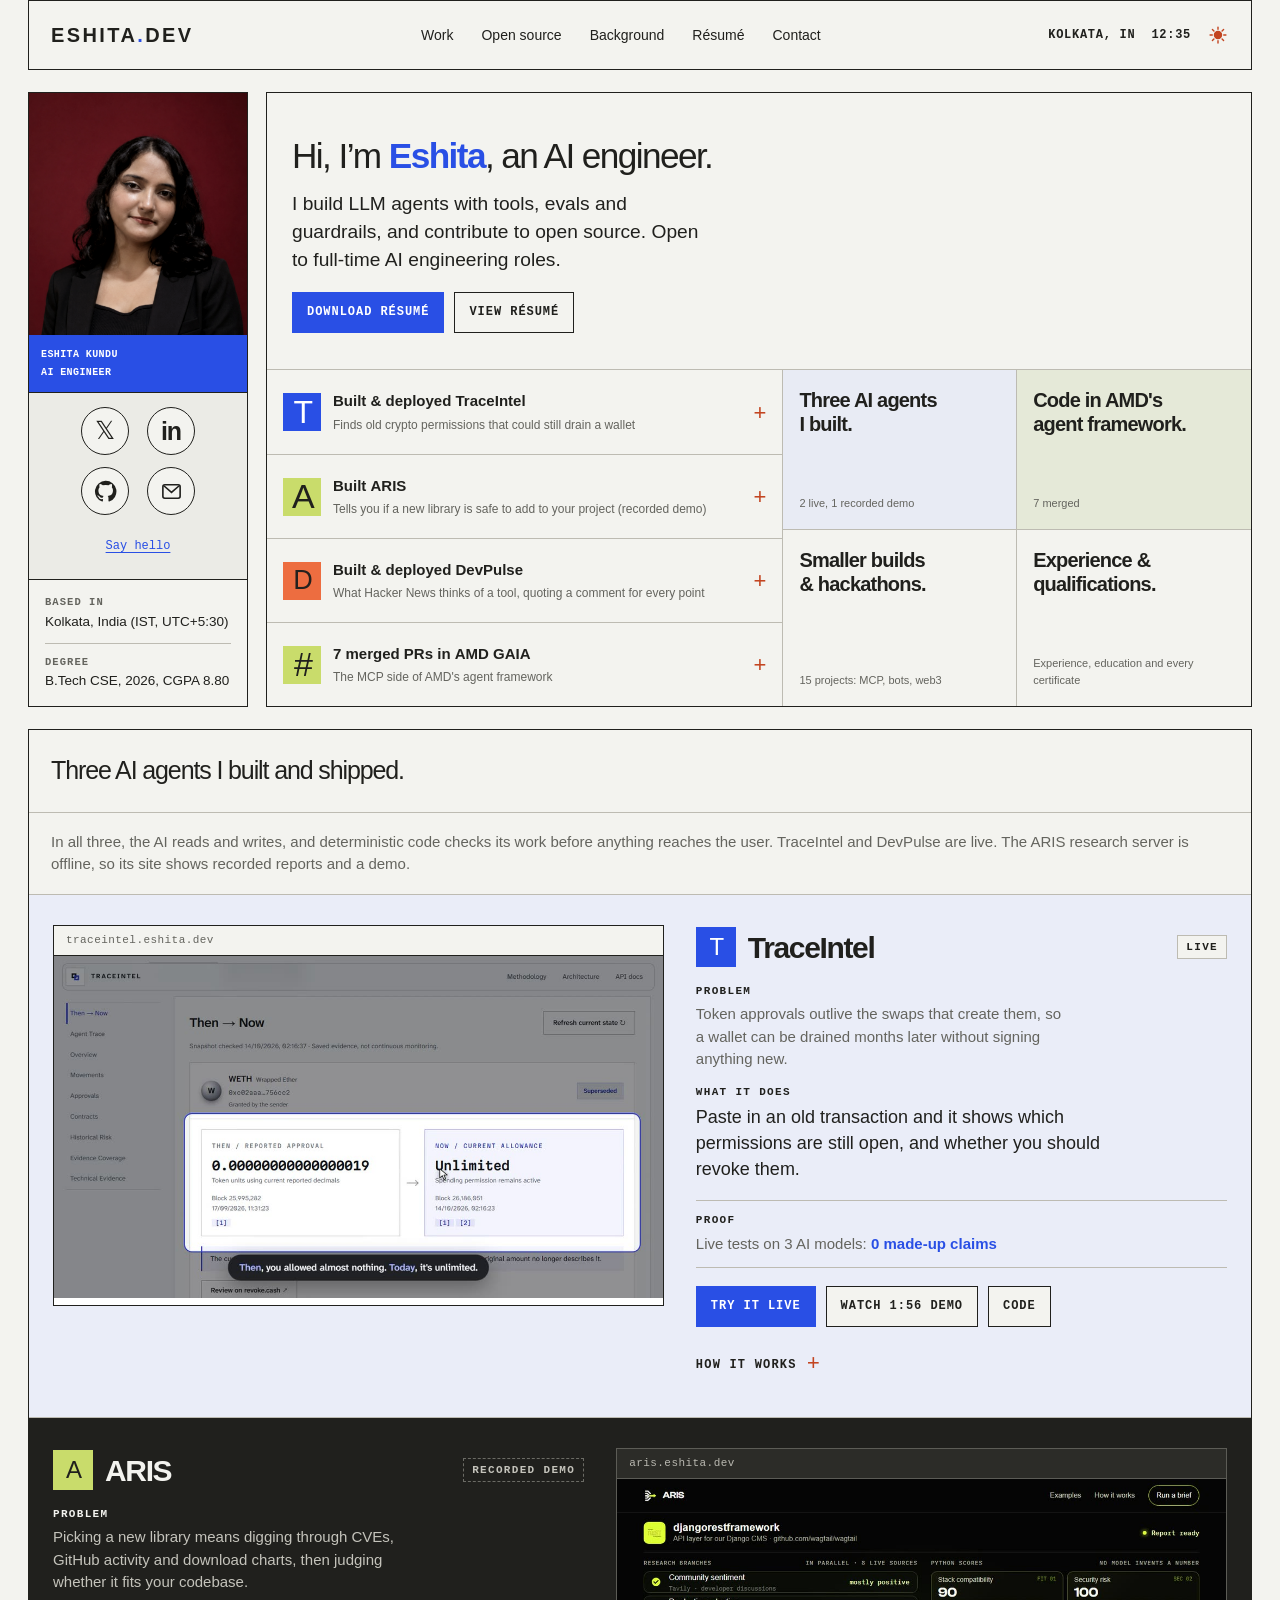
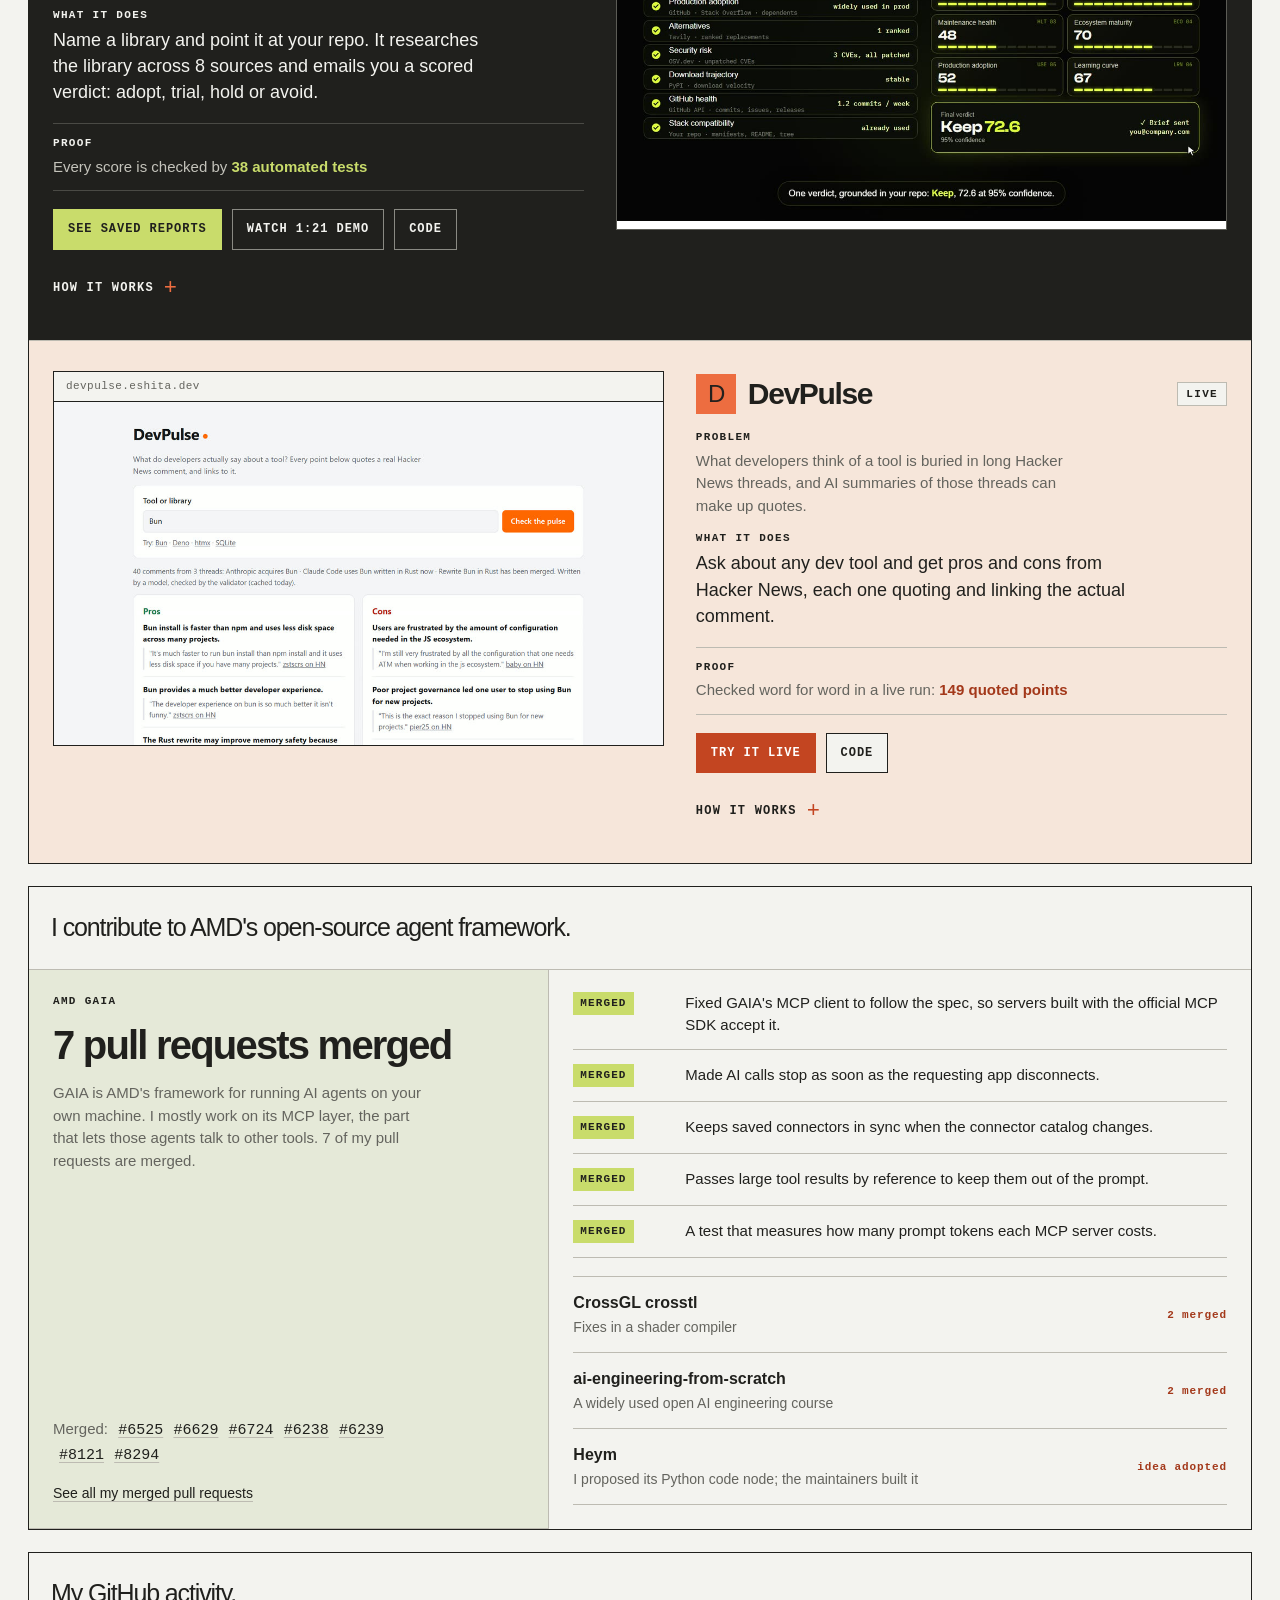
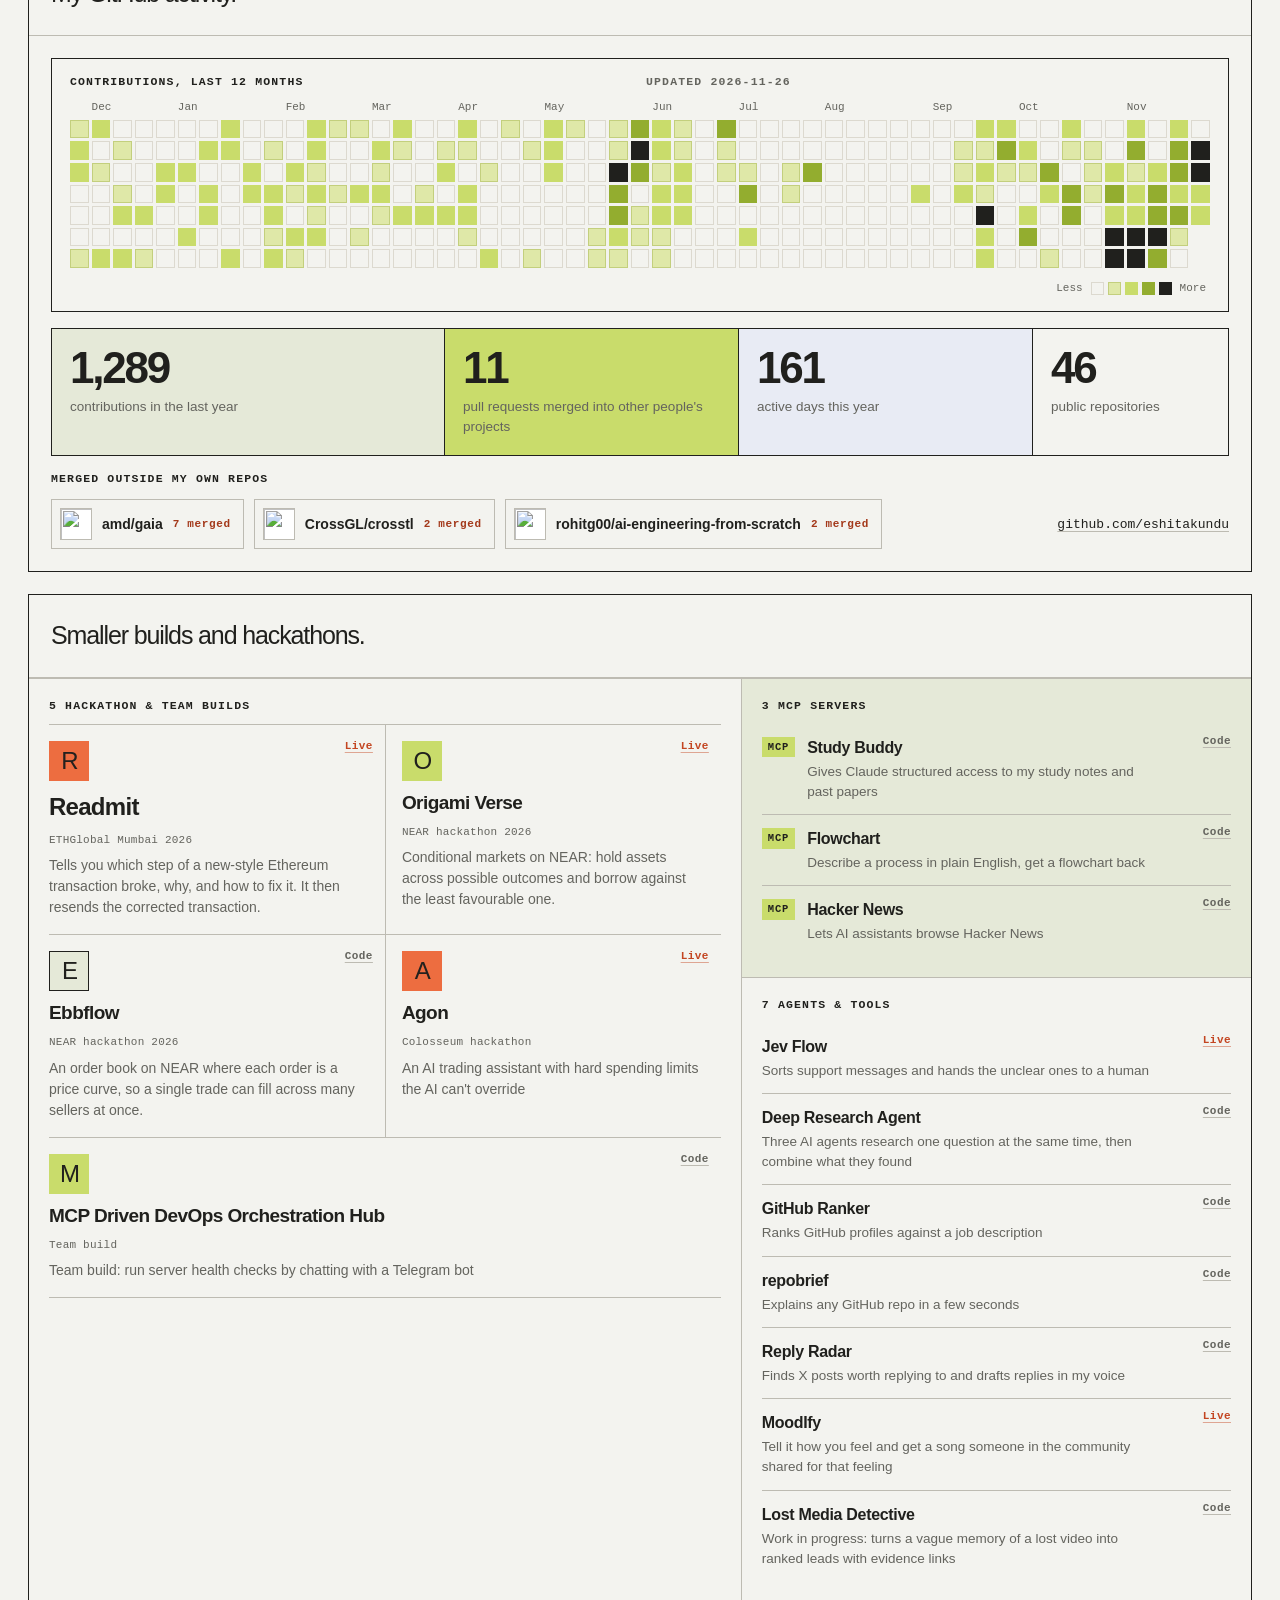
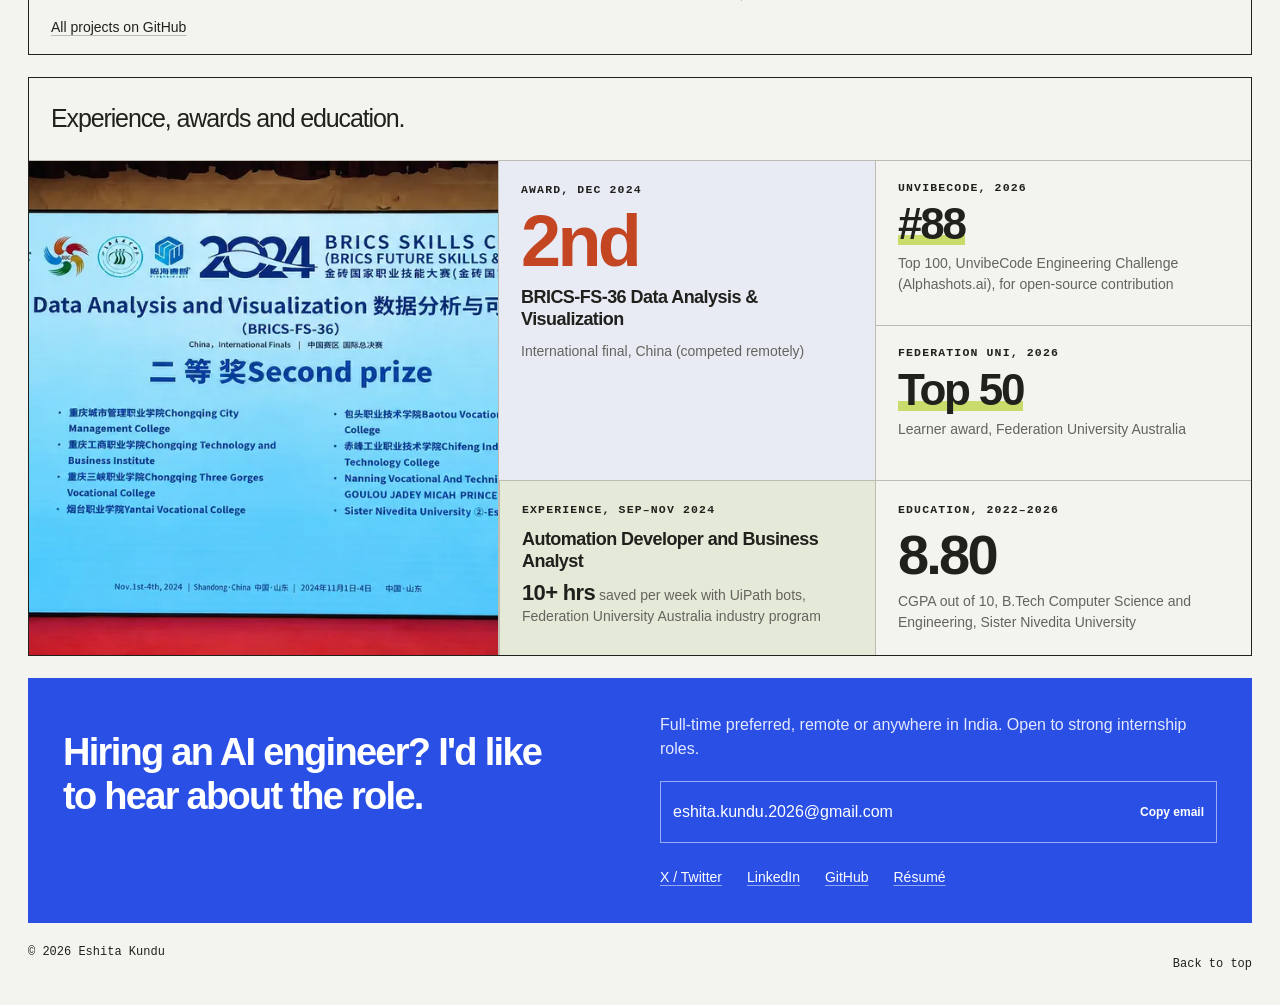
==== commit b83937ef: "Update TraceIntel: 41 evals, 157 tests, NVIDIA NIM results, real-traffic check" ====
--- a/index.html
+++ b/index.html
@@ -27,7 +27,7 @@
 <form class="ask-form" id="askForm"><label class="sr-only" for="askInput">Your question</label><input id="askInput" maxlength="300" placeholder="Ask a question about Eshita's work" autocomplete="off"><button type="submit" aria-label="Send question"><svg viewBox="0 0 24 24" aria-hidden="true"><path d="M5 12h13M13 6l6 6-6 6"/></svg></button></form>
 </div>
 <div class="intro-dashboard"><div class="intro-rows">
-<details><summary><span class="identity-icon blue">T</span><span>Built &amp; deployed <strong>TraceIntel</strong><small>Finds old crypto permissions that could still drain a wallet</small></span><b class="expand">+</b></summary><div class="intro-detail">Paste in an old Ethereum or Monad transaction and it tells you which permissions it left behind, and whether they're still risky. The agent may only state what its tools verified, and 35 offline evals check this on every push. <a href="#project-traceintel">Explore the project</a></div></details>
+<details><summary><span class="identity-icon blue">T</span><span>Built &amp; deployed <strong>TraceIntel</strong><small>Finds old crypto permissions that could still drain a wallet</small></span><b class="expand">+</b></summary><div class="intro-detail">Paste in an old Ethereum or Monad transaction and it tells you which permissions it left behind, and whether they're still risky. The agent may only state what its tools verified, and 41 offline evals check this on every push. <a href="#project-traceintel">Explore the project</a></div></details>
 <details><summary><span class="identity-icon green aris-icon">A</span><span>Built <strong>ARIS</strong><small>Tells you if a new library is safe to add to your project (recorded demo)</small></span><b class="expand">+</b></summary><div class="intro-detail">Seven research branches examine a library in parallel; Python code computes every score, and the verdict is delivered by email. <a href="#project-aris">Explore the project</a></div></details>
 <details><summary><span class="identity-icon orange">D</span><span>Built &amp; deployed <strong>DevPulse</strong><small>What Hacker News thinks of a tool, quoting a comment for every point</small></span><b class="expand">+</b></summary><div class="intro-detail">Every point it shows quotes a Hacker News comment, and a checker drops any point whose quote isn't word for word. <a href="#project-devpulse">Explore the project</a></div></details>
 <details><summary><span class="identity-icon green">#</span><span>7 merged PRs in <strong>AMD GAIA</strong><small>The MCP side of AMD's agent framework</small></span><b class="expand">+</b></summary><div class="intro-detail">Fixed GAIA's MCP client so servers built on the official MCP SDK accept it, kept saved connectors in sync with the catalog, made AI calls stop when the requesting app disconnects, and kept large tool results out of the prompt. <a href="#open-source">See open source</a></div></details>
@@ -46,12 +46,12 @@
 <div class="case-title"><span class="identity-icon blue">T</span><h3>TraceIntel</h3><span class="live-tag">LIVE</span></div>
 <p class="case-problem"><span>Problem</span>Token approvals outlive the swaps that create them, so a wallet can be drained months later without signing anything new.</p>
 <p class="case-plain"><span>What it does</span>Paste in an old transaction and it shows which permissions are still open, and whether you should revoke them.</p>
-<a class="case-proof" href="https://github.com/eshitakundu/TraceIntel/tree/main/evals" target="_blank" rel="noreferrer"><em>Proof</em><span>Live tests on 2 AI models:</span> <strong>0 made-up claims</strong></a>
+<a class="case-proof" href="https://github.com/eshitakundu/TraceIntel/tree/main/evals" target="_blank" rel="noreferrer"><em>Proof</em><span>Live tests on 3 AI models:</span> <strong>0 made-up claims</strong></a>
 <div class="hero-actions case-actions"><a class="primary" href="https://traceintel.eshita.dev" target="_blank" rel="noreferrer">Try it live</a><button type="button" data-video="https://drive.google.com/file/d/1-5eEX6gudDaP5FLFxx9WotcHQ9CJlThD/preview" data-title="TraceIntel demo">Watch 1:56 demo</button><a href="https://github.com/eshitakundu/TraceIntel" target="_blank" rel="noreferrer">Code</a></div>
 <details class="case-how"><summary>How it works <b class="expand">+</b></summary>
 <div class="engineering-grid"><div><strong>What it does</strong><p>Paste an old transaction and see which token permissions it left behind are still live, explained by an agent that may only cite verified evidence.</p></div><div><strong>How it's built</strong><p>A NOOA planner calls 3 typed, read-only tools under a budget enforced in code. The reporter can only cite claims the tools verified, and falls back to a deterministic report. An MCP server also lets other agents check an approval or permit before signing: rules over on-chain evidence return allow, warn or block, and fail closed.</p></div></div>
-<ul class="case-results"><li><a href="https://github.com/eshitakundu/TraceIntel/tree/main/evals" target="_blank" rel="noreferrer"><b>35</b> offline evals in CI, 6 of them adversarial</a></li><li><a href="https://github.com/eshitakundu/TraceIntel/tree/main/evals" target="_blank" rel="noreferrer"><b>0</b> ungrounded claims in live runs on 2 models</a></li><li><a href="https://github.com/eshitakundu/TraceIntel/tree/main/evals" target="_blank" rel="noreferrer"><b>7/8</b> correct advice end to end on a free model</a></li><li><a href="https://github.com/eshitakundu/TraceIntel/actions/workflows/ci.yml" target="_blank" rel="noreferrer"><b>130</b> pytest, Vitest and Playwright tests</a></li></ul>
-<div class="tags"><span>NOOA</span><span>MCP</span><span>FastAPI</span><span>PostgreSQL</span><span>React + TypeScript</span><span>Cloudflare Workers</span></div>
+<ul class="case-results"><li><a href="https://github.com/eshitakundu/TraceIntel/tree/main/evals" target="_blank" rel="noreferrer"><b>41</b> offline evals in CI, 6 of them adversarial</a></li><li><a href="https://github.com/eshitakundu/TraceIntel/tree/main/evals" target="_blank" rel="noreferrer"><b>0</b> ungrounded claims in live runs on 3 models</a></li><li><a href="https://github.com/eshitakundu/TraceIntel/tree/main/evals" target="_blank" rel="noreferrer"><b>7/8</b> briefings written by Nemotron on NVIDIA NIM</a></li><li><a href="https://github.com/eshitakundu/TraceIntel/actions/workflows/ci.yml" target="_blank" rel="noreferrer"><b>157</b> pytest, Vitest and Playwright tests</a></li></ul>
+<div class="tags"><span>NOOA</span><span>MCP</span><span>NVIDIA NIM</span><span>FastAPI</span><span>PostgreSQL</span><span>React + TypeScript</span><span>Cloudflare Workers</span></div>
 </details>
 </div></article><article class="case case-aris" id="project-aris">
 <figure class="case-media"><span class="case-url" aria-hidden="true">aris.eshita.dev</span><video class="case-video" muted loop playsinline preload="none" poster="assets/work/aris.jpg" aria-label="ARIS run console: seven evidence branches filling in, ending in a Keep 72.6 verdict" width="1120" height="630"><source src="assets/work/aris.mp4" type="video/mp4"></video></figure>
@@ -93,9 +93,9 @@
 
 <section class="section" id="github" aria-labelledby="gh-h"><div class="section-head"><h2 id="gh-h">My GitHub activity.</h2></div>
 <!-- github-block:start --><div id="github-block"><div class="gh-cal-panel"><div class="gh-cal-head"><span class="tile-label">CONTRIBUTIONS, LAST 12 MONTHS</span><span class="tile-label">UPDATED 2026-11-26</span></div>
-<div class="gh-cal-scroll"><div class="gh-months"><span style="grid-column:2">Dec</span><span style="grid-column:6">Jan</span><span style="grid-column:11">Feb</span><span style="grid-column:15">Mar</span><span style="grid-column:19">Apr</span><span style="grid-column:23">May</span><span style="grid-column:28">Jun</span><span style="grid-column:32">Jul</span><span style="grid-column:36">Aug</span><span style="grid-column:41">Sep</span><span style="grid-column:45">Oct</span><span style="grid-column:50">Nov</span></div><div class="gh-cal" role="img" aria-label="1,280 GitHub contributions in the last year"><i class="l1" style="--c:0" title="3 contributions on 2025-11-23"></i><i class="l2" style="--c:0" title="4 contributions on 2025-11-24"></i><i class="l2" style="--c:0" title="4 contributions on 2025-11-25"></i><i class="l0" style="--c:0" title="0 contributions on 2025-11-26"></i><i class="l0" style="--c:0" title="0 contributions on 2025-11-27"></i><i class="l0" style="--c:0" title="0 contributions on 2025-11-28"></i><i class="l1" style="--c:0" title="3 contributions on 2025-11-29"></i><i class="l2" style="--c:1" title="5 contributions on 2025-11-30"></i><i class="l0" style="--c:1" title="0 contributions on 2025-12-01"></i><i class="l1" style="--c:1" title="3 contributions on 2025-12-02"></i><i class="l0" style="--c:1" title="0 contributions on 2025-12-03"></i><i class="l0" style="--c:1" title="0 contributions on 2025-12-04"></i><i class="l0" style="--c:1" title="0 contributions on 2025-12-05"></i><i class="l2" style="--c:1" title="5 contributions on 2025-12-06"></i><i class="l0" style="--c:2" title="0 contributions on 2025-12-07"></i><i class="l1" style="--c:2" title="3 contributions on 2025-12-08"></i><i class="l0" style="--c:2" title="0 contributions on 2025-12-09"></i><i class="l1" style="--c:2" title="3 contributions on 2025-12-10"></i><i class="l2" style="--c:2" title="5 contributions on 2025-12-11"></i><i class="l0" style="--c:2" title="0 contributions on 2025-12-12"></i><i class="l2" style="--c:2" title="5 contributions on 2025-12-13"></i><i class="l0" style="--c:3" title="0 contributions on 2025-12-14"></i><i class="l0" style="--c:3" title="0 contributions on 2025-12-15"></i><i class="l0" style="--c:3" title="0 contributions on 2025-12-16"></i><i class="l0" style="--c:3" title="0 contributions on 2025-12-17"></i><i class="l2" style="--c:3" title="4 contributions on 2025-12-18"></i><i class="l0" style="--c:3" title="0 contributions on 2025-12-19"></i><i class="l1" style="--c:3" title="2 contributions on 2025-12-20"></i><i class="l0" style="--c:4" title="0 contributions on 2025-12-21"></i><i class="l0" style="--c:4" title="0 contributions on 2025-12-22"></i><i class="l2" style="--c:4" title="4 contributions on 2025-12-23"></i><i class="l2" style="--c:4" title="4 contributions on 2025-12-24"></i><i class="l0" style="--c:4" title="0 contributions on 2025-12-25"></i><i class="l0" style="--c:4" title="0 contributions on 2025-12-26"></i><i class="l0" style="--c:4" title="0 contributions on 2025-12-27"></i><i class="l0" style="--c:5" title="0 contributions on 2025-12-28"></i><i class="l0" style="--c:5" title="0 contributions on 2025-12-29"></i><i class="l2" style="--c:5" title="4 contributions on 2025-12-30"></i><i class="l0" style="--c:5" title="0 contributions on 2025-12-31"></i><i class="l0" style="--c:5" title="0 contributions on 2026-01-01"></i><i class="l2" style="--c:5" title="6 contributions on 2026-01-02"></i><i class="l0" style="--c:5" title="0 contributions on 2026-01-03"></i><i class="l0" style="--c:6" title="0 contributions on 2026-01-04"></i><i class="l2" style="--c:6" title="4 contributions on 2026-01-05"></i><i class="l0" style="--c:6" title="0 contributions on 2026-01-06"></i><i class="l2" style="--c:6" title="5 contributions on 2026-01-07"></i><i class="l2" style="--c:6" title="6 contributions on 2026-01-08"></i><i class="l0" style="--c:6" title="0 contributions on 2026-01-09"></i><i class="l0" style="--c:6" title="0 contributions on 2026-01-10"></i><i class="l2" style="--c:7" title="5 contributions on 2026-01-11"></i><i class="l2" style="--c:7" title="5 contributions on 2026-01-12"></i><i class="l0" style="--c:7" title="0 contributions on 2026-01-13"></i><i class="l0" style="--c:7" title="0 contributions on 2026-01-14"></i><i class="l0" style="--c:7" title="0 contributions on 2026-01-15"></i><i class="l0" style="--c:7" title="0 contributions on 2026-01-16"></i><i class="l2" style="--c:7" title="5 contributions on 2026-01-17"></i><i class="l0" style="--c:8" title="0 contributions on 2026-01-18"></i><i class="l0" style="--c:8" title="0 contributions on 2026-01-19"></i><i class="l2" style="--c:8" title="4 contributions on 2026-01-20"></i><i class="l2" style="--c:8" title="4 contributions on 2026-01-21"></i><i class="l0" style="--c:8" title="0 contributions on 2026-01-22"></i><i class="l0" style="--c:8" title="0 contributions on 2026-01-23"></i><i class="l0" style="--c:8" title="0 contributions on 2026-01-24"></i><i class="l0" style="--c:9" title="0 contributions on 2026-01-25"></i><i class="l1" style="--c:9" title="2 contributions on 2026-01-26"></i><i class="l0" style="--c:9" title="0 contributions on 2026-01-27"></i><i class="l2" style="--c:9" title="6 contributions on 2026-01-28"></i><i class="l2" style="--c:9" title="7 contributions on 2026-01-29"></i><i class="l1" style="--c:9" title="2 contributions on 2026-01-30"></i><i class="l2" style="--c:9" title="4 contributions on 2026-01-31"></i><i class="l0" style="--c:10" title="0 contributions on 2026-02-01"></i><i class="l0" style="--c:10" title="0 contributions on 2026-02-02"></i><i class="l2" style="--c:10" title="6 contributions on 2026-02-03"></i><i class="l1" style="--c:10" title="1 contribution on 2026-02-04"></i><i class="l0" style="--c:10" title="0 contributions on 2026-02-05"></i><i class="l2" style="--c:10" title="6 contributions on 2026-02-06"></i><i class="l1" style="--c:10" title="1 contribution on 2026-02-07"></i><i class="l2" style="--c:11" title="6 contributions on 2026-02-08"></i><i class="l2" style="--c:11" title="6 contributions on 2026-02-09"></i><i class="l1" style="--c:11" title="1 contribution on 2026-02-10"></i><i class="l2" style="--c:11" title="6 contributions on 2026-02-11"></i><i class="l1" style="--c:11" title="1 contribution on 2026-02-12"></i><i class="l2" style="--c:11" title="4 contributions on 2026-02-13"></i><i class="l0" style="--c:11" title="0 contributions on 2026-02-14"></i><i class="l1" style="--c:12" title="3 contributions on 2026-02-15"></i><i class="l0" style="--c:12" title="0 contributions on 2026-02-16"></i><i class="l0" style="--c:12" title="0 contributions on 2026-02-17"></i><i class="l1" style="--c:12" title="3 contributions on 2026-02-18"></i><i class="l0" style="--c:12" title="0 contributions on 2026-02-19"></i><i class="l0" style="--c:12" title="0 contributions on 2026-02-20"></i><i class="l0" style="--c:12" title="0 contributions on 2026-02-21"></i><i class="l1" style="--c:13" title="3 contributions on 2026-02-22"></i><i class="l0" style="--c:13" title="0 contributions on 2026-02-23"></i><i class="l0" style="--c:13" title="0 contributions on 2026-02-24"></i><i class="l2" style="--c:13" title="5 contributions on 2026-02-25"></i><i class="l0" style="--c:13" title="0 contributions on 2026-02-26"></i><i class="l1" style="--c:13" title="2 contributions on 2026-02-27"></i><i class="l0" style="--c:13" title="0 contributions on 2026-02-28"></i><i class="l0" style="--c:14" title="0 contributions on 2026-03-01"></i><i class="l2" style="--c:14" title="6 contributions on 2026-03-02"></i><i class="l1" style="--c:14" title="1 contribution on 2026-03-03"></i><i class="l2" style="--c:14" title="6 contributions on 2026-03-04"></i><i class="l1" style="--c:14" title="2 contributions on 2026-03-05"></i><i class="l0" style="--c:14" title="0 contributions on 2026-03-06"></i><i class="l0" style="--c:14" title="0 contributions on 2026-03-07"></i><i class="l2" style="--c:15" title="6 contributions on 2026-03-08"></i><i class="l1" style="--c:15" title="1 contribution on 2026-03-09"></i><i class="l0" style="--c:15" title="0 contributions on 2026-03-10"></i><i class="l0" style="--c:15" title="0 contributions on 2026-03-11"></i><i class="l2" style="--c:15" title="4 contributions on 2026-03-12"></i><i class="l0" style="--c:15" title="0 contributions on 2026-03-13"></i><i class="l0" style="--c:15" title="0 contributions on 2026-03-14"></i><i class="l0" style="--c:16" title="0 contributions on 2026-03-15"></i><i class="l0" style="--c:16" title="0 contributions on 2026-03-16"></i><i class="l0" style="--c:16" title="0 contributions on 2026-03-17"></i><i class="l1" style="--c:16" title="3 contributions on 2026-03-18"></i><i class="l2" style="--c:16" title="5 contributions on 2026-03-19"></i><i class="l0" style="--c:16" title="0 contributions on 2026-03-20"></i><i class="l0" style="--c:16" title="0 contributions on 2026-03-21"></i><i class="l0" style="--c:17" title="0 contributions on 2026-03-22"></i><i class="l1" style="--c:17" title="3 contributions on 2026-03-23"></i><i class="l2" style="--c:17" title="4 contributions on 2026-03-24"></i><i class="l0" style="--c:17" title="0 contributions on 2026-03-25"></i><i class="l2" style="--c:17" title="5 contributions on 2026-03-26"></i><i class="l0" style="--c:17" title="0 contributions on 2026-03-27"></i><i class="l0" style="--c:17" title="0 contributions on 2026-03-28"></i><i class="l2" style="--c:18" title="6 contributions on 2026-03-29"></i><i class="l1" style="--c:18" title="2 contributions on 2026-03-30"></i><i class="l0" style="--c:18" title="0 contributions on 2026-03-31"></i><i class="l2" style="--c:18" title="6 contributions on 2026-04-01"></i><i class="l2" style="--c:18" title="6 contributions on 2026-04-02"></i><i class="l1" style="--c:18" title="1 contribution on 2026-04-03"></i><i class="l0" style="--c:18" title="0 contributions on 2026-04-04"></i><i class="l0" style="--c:19" title="0 contributions on 2026-04-05"></i><i class="l0" style="--c:19" title="0 contributions on 2026-04-06"></i><i class="l1" style="--c:19" title="2 contributions on 2026-04-07"></i><i class="l0" style="--c:19" title="0 contributions on 2026-04-08"></i><i class="l0" style="--c:19" title="0 contributions on 2026-04-09"></i><i class="l0" style="--c:19" title="0 contributions on 2026-04-10"></i><i class="l2" style="--c:19" title="6 contributions on 2026-04-11"></i><i class="l1" style="--c:20" title="2 contributions on 2026-04-12"></i><i class="l0" style="--c:20" title="0 contributions on 2026-04-13"></i><i class="l0" style="--c:20" title="0 contributions on 2026-04-14"></i><i class="l0" style="--c:20" title="0 contributions on 2026-04-15"></i><i class="l0" style="--c:20" title="0 contributions on 2026-04-16"></i><i class="l0" style="--c:20" title="0 contributions on 2026-04-17"></i><i class="l0" style="--c:20" title="0 contributions on 2026-04-18"></i><i class="l0" style="--c:21" title="0 contributions on 2026-04-19"></i><i class="l1" style="--c:21" title="3 contributions on 2026-04-20"></i><i class="l0" style="--c:21" title="0 contributions on 2026-04-21"></i><i class="l0" style="--c:21" title="0 contributions on 2026-04-22"></i><i class="l0" style="--c:21" title="0 contributions on 2026-04-23"></i><i class="l0" style="--c:21" title="0 contributions on 2026-04-24"></i><i class="l1" style="--c:21" title="2 contributions on 2026-04-25"></i><i class="l2" style="--c:22" title="6 contributions on 2026-04-26"></i><i class="l2" style="--c:22" title="4 contributions on 2026-04-27"></i><i class="l2" style="--c:22" title="7 contributions on 2026-04-28"></i><i class="l0" style="--c:22" title="0 contributions on 2026-04-29"></i><i class="l0" style="--c:22" title="0 contributions on 2026-04-30"></i><i class="l0" style="--c:22" title="0 contributions on 2026-05-01"></i><i class="l0" style="--c:22" title="0 contributions on 2026-05-02"></i><i class="l1" style="--c:23" title="1 contribution on 2026-05-03"></i><i class="l0" style="--c:23" title="0 contributions on 2026-05-04"></i><i class="l0" style="--c:23" title="0 contributions on 2026-05-05"></i><i class="l0" style="--c:23" title="0 contributions on 2026-05-06"></i><i class="l0" style="--c:23" title="0 contributions on 2026-05-07"></i><i class="l0" style="--c:23" title="0 contributions on 2026-05-08"></i><i class="l0" style="--c:23" title="0 contributions on 2026-05-09"></i><i class="l0" style="--c:24" title="0 contributions on 2026-05-10"></i><i class="l0" style="--c:24" title="0 contributions on 2026-05-11"></i><i class="l0" style="--c:24" title="0 contributions on 2026-05-12"></i><i class="l0" style="--c:24" title="0 contributions on 2026-05-13"></i><i class="l0" style="--c:24" title="0 contributions on 2026-05-14"></i><i class="l1" style="--c:24" title="1 contribution on 2026-05-15"></i><i class="l1" style="--c:24" title="2 contributions on 2026-05-16"></i><i class="l1" style="--c:25" title="1 contribution on 2026-05-17"></i><i class="l1" style="--c:25" title="3 contributions on 2026-05-18"></i><i class="l4" style="--c:25" title="47 contributions on 2026-05-19"></i><i class="l3" style="--c:25" title="10 contributions on 2026-05-20"></i><i class="l3" style="--c:25" title="14 contributions on 2026-05-21"></i><i class="l2" style="--c:25" title="8 contributions on 2026-05-22"></i><i class="l1" style="--c:25" title="2 contributions on 2026-05-23"></i><i class="l3" style="--c:26" title="10 contributions on 2026-05-24"></i><i class="l4" style="--c:26" title="38 contributions on 2026-05-25"></i><i class="l3" style="--c:26" title="13 contributions on 2026-05-26"></i><i class="l0" style="--c:26" title="0 contributions on 2026-05-27"></i><i class="l1" style="--c:26" title="1 contribution on 2026-05-28"></i><i class="l1" style="--c:26" title="1 contribution on 2026-05-29"></i><i class="l0" style="--c:26" title="0 contributions on 2026-05-30"></i><i class="l2" style="--c:27" title="9 contributions on 2026-05-31"></i><i class="l2" style="--c:27" title="6 contributions on 2026-06-01"></i><i class="l1" style="--c:27" title="2 contributions on 2026-06-02"></i><i class="l2" style="--c:27" title="4 contributions on 2026-06-03"></i><i class="l2" style="--c:27" title="4 contributions on 2026-06-04"></i><i class="l1" style="--c:27" title="3 contributions on 2026-06-05"></i><i class="l1" style="--c:27" title="2 contributions on 2026-06-06"></i><i class="l1" style="--c:28" title="3 contributions on 2026-06-07"></i><i class="l1" style="--c:28" title="2 contributions on 2026-06-08"></i><i class="l2" style="--c:28" title="4 contributions on 2026-06-09"></i><i class="l2" style="--c:28" title="9 contributions on 2026-06-10"></i><i class="l2" style="--c:28" title="8 contributions on 2026-06-11"></i><i class="l0" style="--c:28" title="0 contributions on 2026-06-12"></i><i class="l0" style="--c:28" title="0 contributions on 2026-06-13"></i><i class="l0" style="--c:29" title="0 contributions on 2026-06-14"></i><i class="l0" style="--c:29" title="0 contributions on 2026-06-15"></i><i class="l0" style="--c:29" title="0 contributions on 2026-06-16"></i><i class="l0" style="--c:29" title="0 contributions on 2026-06-17"></i><i class="l0" style="--c:29" title="0 contributions on 2026-06-18"></i><i class="l0" style="--c:29" title="0 contributions on 2026-06-19"></i><i class="l0" style="--c:29" title="0 contributions on 2026-06-20"></i><i class="l3" style="--c:30" title="14 contributions on 2026-06-21"></i><i class="l1" style="--c:30" title="1 contribution on 2026-06-22"></i><i class="l1" style="--c:30" title="1 contribution on 2026-06-23"></i><i class="l0" style="--c:30" title="0 contributions on 2026-06-24"></i><i class="l0" style="--c:30" title="0 contributions on 2026-06-25"></i><i class="l0" style="--c:30" title="0 contributions on 2026-06-26"></i><i class="l0" style="--c:30" title="0 contributions on 2026-06-27"></i><i class="l0" style="--c:31" title="0 contributions on 2026-06-28"></i><i class="l0" style="--c:31" title="0 contributions on 2026-06-29"></i><i class="l1" style="--c:31" title="2 contributions on 2026-06-30"></i><i class="l3" style="--c:31" title="21 contributions on 2026-07-01"></i><i class="l0" style="--c:31" title="0 contributions on 2026-07-02"></i><i class="l2" style="--c:31" title="4 contributions on 2026-07-03"></i><i class="l0" style="--c:31" title="0 contributions on 2026-07-04"></i><i class="l0" style="--c:32" title="0 contributions on 2026-07-05"></i><i class="l0" style="--c:32" title="0 contributions on 2026-07-06"></i><i class="l0" style="--c:32" title="0 contributions on 2026-07-07"></i><i class="l0" style="--c:32" title="0 contributions on 2026-07-08"></i><i class="l0" style="--c:32" title="0 contributions on 2026-07-09"></i><i class="l0" style="--c:32" title="0 contributions on 2026-07-10"></i><i class="l0" style="--c:32" title="0 contributions on 2026-07-11"></i><i class="l0" style="--c:33" title="0 contributions on 2026-07-12"></i><i class="l0" style="--c:33" title="0 contributions on 2026-07-13"></i><i class="l1" style="--c:33" title="1 contribution on 2026-07-14"></i><i class="l1" style="--c:33" title="1 contribution on 2026-07-15"></i><i class="l0" style="--c:33" title="0 contributions on 2026-07-16"></i><i class="l0" style="--c:33" title="0 contributions on 2026-07-17"></i><i class="l0" style="--c:33" title="0 contributions on 2026-07-18"></i><i class="l0" style="--c:34" title="0 contributions on 2026-07-19"></i><i class="l0" style="--c:34" title="0 contributions on 2026-07-20"></i><i class="l3" style="--c:34" title="10 contributions on 2026-07-21"></i><i class="l0" style="--c:34" title="0 contributions on 2026-07-22"></i><i class="l0" style="--c:34" title="0 contributions on 2026-07-23"></i><i class="l0" style="--c:34" title="0 contributions on 2026-07-24"></i><i class="l0" style="--c:34" title="0 contributions on 2026-07-25"></i><i class="l0" style="--c:35" title="0 contributions on 2026-07-26"></i><i class="l0" style="--c:35" title="0 contributions on 2026-07-27"></i><i class="l0" style="--c:35" title="0 contributions on 2026-07-28"></i><i class="l0" style="--c:35" title="0 contributions on 2026-07-29"></i><i class="l0" style="--c:35" title="0 contributions on 2026-07-30"></i><i class="l0" style="--c:35" title="0 contributions on 2026-07-31"></i><i class="l0" style="--c:35" title="0 contributions on 2026-08-01"></i><i class="l0" style="--c:36" title="0 contributions on 2026-08-02"></i><i class="l0" style="--c:36" title="0 contributions on 2026-08-03"></i><i class="l0" style="--c:36" title="0 contributions on 2026-08-04"></i><i class="l0" style="--c:36" title="0 contributions on 2026-08-05"></i><i class="l0" style="--c:36" title="0 contributions on 2026-08-06"></i><i class="l0" style="--c:36" title="0 contributions on 2026-08-07"></i><i class="l0" style="--c:36" title="0 contributions on 2026-08-08"></i><i class="l0" style="--c:37" title="0 contributions on 2026-08-09"></i><i class="l0" style="--c:37" title="0 contributions on 2026-08-10"></i><i class="l0" style="--c:37" title="0 contributions on 2026-08-11"></i><i class="l0" style="--c:37" title="0 contributions on 2026-08-12"></i><i class="l0" style="--c:37" title="0 contributions on 2026-08-13"></i><i class="l0" style="--c:37" title="0 contributions on 2026-08-14"></i><i class="l0" style="--c:37" title="0 contributions on 2026-08-15"></i><i class="l0" style="--c:38" title="0 contributions on 2026-08-16"></i><i class="l0" style="--c:38" title="0 contributions on 2026-08-17"></i><i class="l0" style="--c:38" title="0 contributions on 2026-08-18"></i><i class="l0" style="--c:38" title="0 contributions on 2026-08-19"></i><i class="l0" style="--c:38" title="0 contributions on 2026-08-20"></i><i class="l0" style="--c:38" title="0 contributions on 2026-08-21"></i><i class="l0" style="--c:38" title="0 contributions on 2026-08-22"></i><i class="l0" style="--c:39" title="0 contributions on 2026-08-23"></i><i class="l0" style="--c:39" title="0 contributions on 2026-08-24"></i><i class="l0" style="--c:39" title="0 contributions on 2026-08-25"></i><i class="l2" style="--c:39" title="4 contributions on 2026-08-26"></i><i class="l0" style="--c:39" title="0 contributions on 2026-08-27"></i><i class="l0" style="--c:39" title="0 contributions on 2026-08-28"></i><i class="l0" style="--c:39" title="0 contributions on 2026-08-29"></i><i class="l0" style="--c:40" title="0 contributions on 2026-08-30"></i><i class="l0" style="--c:40" title="0 contributions on 2026-08-31"></i><i class="l0" style="--c:40" title="0 contributions on 2026-09-01"></i><i class="l0" style="--c:40" title="0 contributions on 2026-09-02"></i><i class="l0" style="--c:40" title="0 contributions on 2026-09-03"></i><i class="l0" style="--c:40" title="0 contributions on 2026-09-04"></i><i class="l0" style="--c:40" title="0 contributions on 2026-09-05"></i><i class="l0" style="--c:41" title="0 contributions on 2026-09-06"></i><i class="l1" style="--c:41" title="1 contribution on 2026-09-07"></i><i class="l1" style="--c:41" title="1 contribution on 2026-09-08"></i><i class="l2" style="--c:41" title="6 contributions on 2026-09-09"></i><i class="l0" style="--c:41" title="0 contributions on 2026-09-10"></i><i class="l0" style="--c:41" title="0 contributions on 2026-09-11"></i><i class="l0" style="--c:41" title="0 contributions on 2026-09-12"></i><i class="l2" style="--c:42" title="4 contributions on 2026-09-13"></i><i class="l1" style="--c:42" title="1 contribution on 2026-09-14"></i><i class="l2" style="--c:42" title="8 contributions on 2026-09-15"></i><i class="l1" style="--c:42" title="1 contribution on 2026-09-16"></i><i class="l4" style="--c:42" title="35 contributions on 2026-09-17"></i><i class="l2" style="--c:42" title="6 contributions on 2026-09-18"></i><i class="l2" style="--c:42" title="4 contributions on 2026-09-19"></i><i class="l2" style="--c:43" title="6 contributions on 2026-09-20"></i><i class="l3" style="--c:43" title="13 contributions on 2026-09-21"></i><i class="l1" style="--c:43" title="1 contribution on 2026-09-22"></i><i class="l0" style="--c:43" title="0 contributions on 2026-09-23"></i><i class="l0" style="--c:43" title="0 contributions on 2026-09-24"></i><i class="l0" style="--c:43" title="0 contributions on 2026-09-25"></i><i class="l0" style="--c:43" title="0 contributions on 2026-09-26"></i><i class="l0" style="--c:44" title="0 contributions on 2026-09-27"></i><i class="l2" style="--c:44" title="4 contributions on 2026-09-28"></i><i class="l1" style="--c:44" title="1 contribution on 2026-09-29"></i><i class="l0" style="--c:44" title="0 contributions on 2026-09-30"></i><i class="l2" style="--c:44" title="5 contributions on 2026-10-01"></i><i class="l3" style="--c:44" title="12 contributions on 2026-10-02"></i><i class="l0" style="--c:44" title="0 contributions on 2026-10-03"></i><i class="l0" style="--c:45" title="0 contributions on 2026-10-04"></i><i class="l0" style="--c:45" title="0 contributions on 2026-10-05"></i><i class="l3" style="--c:45" title="12 contributions on 2026-10-06"></i><i class="l2" style="--c:45" title="5 contributions on 2026-10-07"></i><i class="l0" style="--c:45" title="0 contributions on 2026-10-08"></i><i class="l0" style="--c:45" title="0 contributions on 2026-10-09"></i><i class="l1" style="--c:45" title="2 contributions on 2026-10-10"></i><i class="l2" style="--c:46" title="4 contributions on 2026-10-11"></i><i class="l1" style="--c:46" title="2 contributions on 2026-10-12"></i><i class="l0" style="--c:46" title="0 contributions on 2026-10-13"></i><i class="l3" style="--c:46" title="23 contributions on 2026-10-14"></i><i class="l3" style="--c:46" title="18 contributions on 2026-10-15"></i><i class="l0" style="--c:46" title="0 contributions on 2026-10-16"></i><i class="l0" style="--c:46" title="0 contributions on 2026-10-17"></i><i class="l0" style="--c:47" title="0 contributions on 2026-10-18"></i><i class="l1" style="--c:47" title="2 contributions on 2026-10-19"></i><i class="l1" style="--c:47" title="2 contributions on 2026-10-20"></i><i class="l1" style="--c:47" title="1 contribution on 2026-10-21"></i><i class="l0" style="--c:47" title="0 contributions on 2026-10-22"></i><i class="l0" style="--c:47" title="0 contributions on 2026-10-23"></i><i class="l0" style="--c:47" title="0 contributions on 2026-10-24"></i><i class="l0" style="--c:48" title="0 contributions on 2026-10-25"></i><i class="l0" style="--c:48" title="0 contributions on 2026-10-26"></i><i class="l2" style="--c:48" title="4 contributions on 2026-10-27"></i><i class="l3" style="--c:48" title="15 contributions on 2026-10-28"></i><i class="l2" style="--c:48" title="9 contributions on 2026-10-29"></i><i class="l4" style="--c:48" title="67 contributions on 2026-10-30"></i><i class="l4" style="--c:48" title="42 contributions on 2026-10-31"></i><i class="l2" style="--c:49" title="8 contributions on 2026-11-01"></i><i class="l3" style="--c:49" title="10 contributions on 2026-11-02"></i><i class="l1" style="--c:49" title="1 contribution on 2026-11-03"></i><i class="l2" style="--c:49" title="6 contributions on 2026-11-04"></i><i class="l2" style="--c:49" title="6 contributions on 2026-11-05"></i><i class="l4" style="--c:49" title="65 contributions on 2026-11-06"></i><i class="l4" style="--c:49" title="85 contributions on 2026-11-07"></i><i class="l0" style="--c:50" title="0 contributions on 2026-11-08"></i><i class="l0" style="--c:50" title="0 contributions on 2026-11-09"></i><i class="l2" style="--c:50" title="5 contributions on 2026-11-10"></i><i class="l3" style="--c:50" title="13 contributions on 2026-11-11"></i><i class="l3" style="--c:50" title="18 contributions on 2026-11-12"></i><i class="l4" style="--c:50" title="32 contributions on 2026-11-13"></i><i class="l3" style="--c:50" title="13 contributions on 2026-11-14"></i><i class="l2" style="--c:51" title="6 contributions on 2026-11-15"></i><i class="l3" style="--c:51" title="15 contributions on 2026-11-16"></i><i class="l3" style="--c:51" title="16 contributions on 2026-11-17"></i><i class="l2" style="--c:51" title="7 contributions on 2026-11-18"></i><i class="l3" style="--c:51" title="19 contributions on 2026-11-19"></i><i class="l1" style="--c:51" title="1 contribution on 2026-11-20"></i><i class="l0" style="--c:51" title="0 contributions on 2026-11-21"></i><i class="l0" style="--c:52" title="0 contributions on 2026-11-22"></i><i class="l4" style="--c:52" title="31 contributions on 2026-11-23"></i><i class="l4" style="--c:52" title="57 contributions on 2026-11-24"></i><i class="l1" style="--c:52" title="3 contributions on 2026-11-25"></i><i class="l0" style="--c:52" title="0 contributions on 2026-11-26"></i></div></div>
+<div class="gh-cal-scroll"><div class="gh-months"><span style="grid-column:2">Dec</span><span style="grid-column:6">Jan</span><span style="grid-column:11">Feb</span><span style="grid-column:15">Mar</span><span style="grid-column:19">Apr</span><span style="grid-column:23">May</span><span style="grid-column:28">Jun</span><span style="grid-column:32">Jul</span><span style="grid-column:36">Aug</span><span style="grid-column:41">Sep</span><span style="grid-column:45">Oct</span><span style="grid-column:50">Nov</span></div><div class="gh-cal" role="img" aria-label="1,289 GitHub contributions in the last year"><i class="l1" style="--c:0" title="3 contributions on 2025-11-23"></i><i class="l2" style="--c:0" title="4 contributions on 2025-11-24"></i><i class="l2" style="--c:0" title="4 contributions on 2025-11-25"></i><i class="l0" style="--c:0" title="0 contributions on 2025-11-26"></i><i class="l0" style="--c:0" title="0 contributions on 2025-11-27"></i><i class="l0" style="--c:0" title="0 contributions on 2025-11-28"></i><i class="l1" style="--c:0" title="3 contributions on 2025-11-29"></i><i class="l2" style="--c:1" title="5 contributions on 2025-11-30"></i><i class="l0" style="--c:1" title="0 contributions on 2025-12-01"></i><i class="l1" style="--c:1" title="3 contributions on 2025-12-02"></i><i class="l0" style="--c:1" title="0 contributions on 2025-12-03"></i><i class="l0" style="--c:1" title="0 contributions on 2025-12-04"></i><i class="l0" style="--c:1" title="0 contributions on 2025-12-05"></i><i class="l2" style="--c:1" title="5 contributions on 2025-12-06"></i><i class="l0" style="--c:2" title="0 contributions on 2025-12-07"></i><i class="l1" style="--c:2" title="3 contributions on 2025-12-08"></i><i class="l0" style="--c:2" title="0 contributions on 2025-12-09"></i><i class="l1" style="--c:2" title="3 contributions on 2025-12-10"></i><i class="l2" style="--c:2" title="5 contributions on 2025-12-11"></i><i class="l0" style="--c:2" title="0 contributions on 2025-12-12"></i><i class="l2" style="--c:2" title="5 contributions on 2025-12-13"></i><i class="l0" style="--c:3" title="0 contributions on 2025-12-14"></i><i class="l0" style="--c:3" title="0 contributions on 2025-12-15"></i><i class="l0" style="--c:3" title="0 contributions on 2025-12-16"></i><i class="l0" style="--c:3" title="0 contributions on 2025-12-17"></i><i class="l2" style="--c:3" title="4 contributions on 2025-12-18"></i><i class="l0" style="--c:3" title="0 contributions on 2025-12-19"></i><i class="l1" style="--c:3" title="2 contributions on 2025-12-20"></i><i class="l0" style="--c:4" title="0 contributions on 2025-12-21"></i><i class="l0" style="--c:4" title="0 contributions on 2025-12-22"></i><i class="l2" style="--c:4" title="4 contributions on 2025-12-23"></i><i class="l2" style="--c:4" title="4 contributions on 2025-12-24"></i><i class="l0" style="--c:4" title="0 contributions on 2025-12-25"></i><i class="l0" style="--c:4" title="0 contributions on 2025-12-26"></i><i class="l0" style="--c:4" title="0 contributions on 2025-12-27"></i><i class="l0" style="--c:5" title="0 contributions on 2025-12-28"></i><i class="l0" style="--c:5" title="0 contributions on 2025-12-29"></i><i class="l2" style="--c:5" title="4 contributions on 2025-12-30"></i><i class="l0" style="--c:5" title="0 contributions on 2025-12-31"></i><i class="l0" style="--c:5" title="0 contributions on 2026-01-01"></i><i class="l2" style="--c:5" title="6 contributions on 2026-01-02"></i><i class="l0" style="--c:5" title="0 contributions on 2026-01-03"></i><i class="l0" style="--c:6" title="0 contributions on 2026-01-04"></i><i class="l2" style="--c:6" title="4 contributions on 2026-01-05"></i><i class="l0" style="--c:6" title="0 contributions on 2026-01-06"></i><i class="l2" style="--c:6" title="5 contributions on 2026-01-07"></i><i class="l2" style="--c:6" title="6 contributions on 2026-01-08"></i><i class="l0" style="--c:6" title="0 contributions on 2026-01-09"></i><i class="l0" style="--c:6" title="0 contributions on 2026-01-10"></i><i class="l2" style="--c:7" title="5 contributions on 2026-01-11"></i><i class="l2" style="--c:7" title="5 contributions on 2026-01-12"></i><i class="l0" style="--c:7" title="0 contributions on 2026-01-13"></i><i class="l0" style="--c:7" title="0 contributions on 2026-01-14"></i><i class="l0" style="--c:7" title="0 contributions on 2026-01-15"></i><i class="l0" style="--c:7" title="0 contributions on 2026-01-16"></i><i class="l2" style="--c:7" title="5 contributions on 2026-01-17"></i><i class="l0" style="--c:8" title="0 contributions on 2026-01-18"></i><i class="l0" style="--c:8" title="0 contributions on 2026-01-19"></i><i class="l2" style="--c:8" title="4 contributions on 2026-01-20"></i><i class="l2" style="--c:8" title="4 contributions on 2026-01-21"></i><i class="l0" style="--c:8" title="0 contributions on 2026-01-22"></i><i class="l0" style="--c:8" title="0 contributions on 2026-01-23"></i><i class="l0" style="--c:8" title="0 contributions on 2026-01-24"></i><i class="l0" style="--c:9" title="0 contributions on 2026-01-25"></i><i class="l1" style="--c:9" title="2 contributions on 2026-01-26"></i><i class="l0" style="--c:9" title="0 contributions on 2026-01-27"></i><i class="l2" style="--c:9" title="6 contributions on 2026-01-28"></i><i class="l2" style="--c:9" title="7 contributions on 2026-01-29"></i><i class="l1" style="--c:9" title="2 contributions on 2026-01-30"></i><i class="l2" style="--c:9" title="4 contributions on 2026-01-31"></i><i class="l0" style="--c:10" title="0 contributions on 2026-02-01"></i><i class="l0" style="--c:10" title="0 contributions on 2026-02-02"></i><i class="l2" style="--c:10" title="6 contributions on 2026-02-03"></i><i class="l1" style="--c:10" title="1 contribution on 2026-02-04"></i><i class="l0" style="--c:10" title="0 contributions on 2026-02-05"></i><i class="l2" style="--c:10" title="6 contributions on 2026-02-06"></i><i class="l1" style="--c:10" title="1 contribution on 2026-02-07"></i><i class="l2" style="--c:11" title="6 contributions on 2026-02-08"></i><i class="l2" style="--c:11" title="6 contributions on 2026-02-09"></i><i class="l1" style="--c:11" title="1 contribution on 2026-02-10"></i><i class="l2" style="--c:11" title="6 contributions on 2026-02-11"></i><i class="l1" style="--c:11" title="1 contribution on 2026-02-12"></i><i class="l2" style="--c:11" title="4 contributions on 2026-02-13"></i><i class="l0" style="--c:11" title="0 contributions on 2026-02-14"></i><i class="l1" style="--c:12" title="3 contributions on 2026-02-15"></i><i class="l0" style="--c:12" title="0 contributions on 2026-02-16"></i><i class="l0" style="--c:12" title="0 contributions on 2026-02-17"></i><i class="l1" style="--c:12" title="3 contributions on 2026-02-18"></i><i class="l0" style="--c:12" title="0 contributions on 2026-02-19"></i><i class="l0" style="--c:12" title="0 contributions on 2026-02-20"></i><i class="l0" style="--c:12" title="0 contributions on 2026-02-21"></i><i class="l1" style="--c:13" title="3 contributions on 2026-02-22"></i><i class="l0" style="--c:13" title="0 contributions on 2026-02-23"></i><i class="l0" style="--c:13" title="0 contributions on 2026-02-24"></i><i class="l2" style="--c:13" title="5 contributions on 2026-02-25"></i><i class="l0" style="--c:13" title="0 contributions on 2026-02-26"></i><i class="l1" style="--c:13" title="2 contributions on 2026-02-27"></i><i class="l0" style="--c:13" title="0 contributions on 2026-02-28"></i><i class="l0" style="--c:14" title="0 contributions on 2026-03-01"></i><i class="l2" style="--c:14" title="6 contributions on 2026-03-02"></i><i class="l1" style="--c:14" title="1 contribution on 2026-03-03"></i><i class="l2" style="--c:14" title="6 contributions on 2026-03-04"></i><i class="l1" style="--c:14" title="2 contributions on 2026-03-05"></i><i class="l0" style="--c:14" title="0 contributions on 2026-03-06"></i><i class="l0" style="--c:14" title="0 contributions on 2026-03-07"></i><i class="l2" style="--c:15" title="6 contributions on 2026-03-08"></i><i class="l1" style="--c:15" title="1 contribution on 2026-03-09"></i><i class="l0" style="--c:15" title="0 contributions on 2026-03-10"></i><i class="l0" style="--c:15" title="0 contributions on 2026-03-11"></i><i class="l2" style="--c:15" title="4 contributions on 2026-03-12"></i><i class="l0" style="--c:15" title="0 contributions on 2026-03-13"></i><i class="l0" style="--c:15" title="0 contributions on 2026-03-14"></i><i class="l0" style="--c:16" title="0 contributions on 2026-03-15"></i><i class="l0" style="--c:16" title="0 contributions on 2026-03-16"></i><i class="l0" style="--c:16" title="0 contributions on 2026-03-17"></i><i class="l1" style="--c:16" title="3 contributions on 2026-03-18"></i><i class="l2" style="--c:16" title="5 contributions on 2026-03-19"></i><i class="l0" style="--c:16" title="0 contributions on 2026-03-20"></i><i class="l0" style="--c:16" title="0 contributions on 2026-03-21"></i><i class="l0" style="--c:17" title="0 contributions on 2026-03-22"></i><i class="l1" style="--c:17" title="3 contributions on 2026-03-23"></i><i class="l2" style="--c:17" title="4 contributions on 2026-03-24"></i><i class="l0" style="--c:17" title="0 contributions on 2026-03-25"></i><i class="l2" style="--c:17" title="5 contributions on 2026-03-26"></i><i class="l0" style="--c:17" title="0 contributions on 2026-03-27"></i><i class="l0" style="--c:17" title="0 contributions on 2026-03-28"></i><i class="l2" style="--c:18" title="6 contributions on 2026-03-29"></i><i class="l1" style="--c:18" title="2 contributions on 2026-03-30"></i><i class="l0" style="--c:18" title="0 contributions on 2026-03-31"></i><i class="l2" style="--c:18" title="6 contributions on 2026-04-01"></i><i class="l2" style="--c:18" title="6 contributions on 2026-04-02"></i><i class="l1" style="--c:18" title="1 contribution on 2026-04-03"></i><i class="l0" style="--c:18" title="0 contributions on 2026-04-04"></i><i class="l0" style="--c:19" title="0 contributions on 2026-04-05"></i><i class="l0" style="--c:19" title="0 contributions on 2026-04-06"></i><i class="l1" style="--c:19" title="2 contributions on 2026-04-07"></i><i class="l0" style="--c:19" title="0 contributions on 2026-04-08"></i><i class="l0" style="--c:19" title="0 contributions on 2026-04-09"></i><i class="l0" style="--c:19" title="0 contributions on 2026-04-10"></i><i class="l2" style="--c:19" title="6 contributions on 2026-04-11"></i><i class="l1" style="--c:20" title="2 contributions on 2026-04-12"></i><i class="l0" style="--c:20" title="0 contributions on 2026-04-13"></i><i class="l0" style="--c:20" title="0 contributions on 2026-04-14"></i><i class="l0" style="--c:20" title="0 contributions on 2026-04-15"></i><i class="l0" style="--c:20" title="0 contributions on 2026-04-16"></i><i class="l0" style="--c:20" title="0 contributions on 2026-04-17"></i><i class="l0" style="--c:20" title="0 contributions on 2026-04-18"></i><i class="l0" style="--c:21" title="0 contributions on 2026-04-19"></i><i class="l1" style="--c:21" title="3 contributions on 2026-04-20"></i><i class="l0" style="--c:21" title="0 contributions on 2026-04-21"></i><i class="l0" style="--c:21" title="0 contributions on 2026-04-22"></i><i class="l0" style="--c:21" title="0 contributions on 2026-04-23"></i><i class="l0" style="--c:21" title="0 contributions on 2026-04-24"></i><i class="l1" style="--c:21" title="2 contributions on 2026-04-25"></i><i class="l2" style="--c:22" title="6 contributions on 2026-04-26"></i><i class="l2" style="--c:22" title="4 contributions on 2026-04-27"></i><i class="l2" style="--c:22" title="7 contributions on 2026-04-28"></i><i class="l0" style="--c:22" title="0 contributions on 2026-04-29"></i><i class="l0" style="--c:22" title="0 contributions on 2026-04-30"></i><i class="l0" style="--c:22" title="0 contributions on 2026-05-01"></i><i class="l0" style="--c:22" title="0 contributions on 2026-05-02"></i><i class="l1" style="--c:23" title="1 contribution on 2026-05-03"></i><i class="l0" style="--c:23" title="0 contributions on 2026-05-04"></i><i class="l0" style="--c:23" title="0 contributions on 2026-05-05"></i><i class="l0" style="--c:23" title="0 contributions on 2026-05-06"></i><i class="l0" style="--c:23" title="0 contributions on 2026-05-07"></i><i class="l0" style="--c:23" title="0 contributions on 2026-05-08"></i><i class="l0" style="--c:23" title="0 contributions on 2026-05-09"></i><i class="l0" style="--c:24" title="0 contributions on 2026-05-10"></i><i class="l0" style="--c:24" title="0 contributions on 2026-05-11"></i><i class="l0" style="--c:24" title="0 contributions on 2026-05-12"></i><i class="l0" style="--c:24" title="0 contributions on 2026-05-13"></i><i class="l0" style="--c:24" title="0 contributions on 2026-05-14"></i><i class="l1" style="--c:24" title="1 contribution on 2026-05-15"></i><i class="l1" style="--c:24" title="2 contributions on 2026-05-16"></i><i class="l1" style="--c:25" title="1 contribution on 2026-05-17"></i><i class="l1" style="--c:25" title="3 contributions on 2026-05-18"></i><i class="l4" style="--c:25" title="47 contributions on 2026-05-19"></i><i class="l3" style="--c:25" title="10 contributions on 2026-05-20"></i><i class="l3" style="--c:25" title="14 contributions on 2026-05-21"></i><i class="l2" style="--c:25" title="8 contributions on 2026-05-22"></i><i class="l1" style="--c:25" title="2 contributions on 2026-05-23"></i><i class="l3" style="--c:26" title="10 contributions on 2026-05-24"></i><i class="l4" style="--c:26" title="38 contributions on 2026-05-25"></i><i class="l3" style="--c:26" title="13 contributions on 2026-05-26"></i><i class="l0" style="--c:26" title="0 contributions on 2026-05-27"></i><i class="l1" style="--c:26" title="1 contribution on 2026-05-28"></i><i class="l1" style="--c:26" title="1 contribution on 2026-05-29"></i><i class="l0" style="--c:26" title="0 contributions on 2026-05-30"></i><i class="l2" style="--c:27" title="9 contributions on 2026-05-31"></i><i class="l2" style="--c:27" title="6 contributions on 2026-06-01"></i><i class="l1" style="--c:27" title="2 contributions on 2026-06-02"></i><i class="l2" style="--c:27" title="4 contributions on 2026-06-03"></i><i class="l2" style="--c:27" title="4 contributions on 2026-06-04"></i><i class="l1" style="--c:27" title="3 contributions on 2026-06-05"></i><i class="l1" style="--c:27" title="2 contributions on 2026-06-06"></i><i class="l1" style="--c:28" title="3 contributions on 2026-06-07"></i><i class="l1" style="--c:28" title="2 contributions on 2026-06-08"></i><i class="l2" style="--c:28" title="4 contributions on 2026-06-09"></i><i class="l2" style="--c:28" title="9 contributions on 2026-06-10"></i><i class="l2" style="--c:28" title="8 contributions on 2026-06-11"></i><i class="l0" style="--c:28" title="0 contributions on 2026-06-12"></i><i class="l0" style="--c:28" title="0 contributions on 2026-06-13"></i><i class="l0" style="--c:29" title="0 contributions on 2026-06-14"></i><i class="l0" style="--c:29" title="0 contributions on 2026-06-15"></i><i class="l0" style="--c:29" title="0 contributions on 2026-06-16"></i><i class="l0" style="--c:29" title="0 contributions on 2026-06-17"></i><i class="l0" style="--c:29" title="0 contributions on 2026-06-18"></i><i class="l0" style="--c:29" title="0 contributions on 2026-06-19"></i><i class="l0" style="--c:29" title="0 contributions on 2026-06-20"></i><i class="l3" style="--c:30" title="14 contributions on 2026-06-21"></i><i class="l1" style="--c:30" title="1 contribution on 2026-06-22"></i><i class="l1" style="--c:30" title="1 contribution on 2026-06-23"></i><i class="l0" style="--c:30" title="0 contributions on 2026-06-24"></i><i class="l0" style="--c:30" title="0 contributions on 2026-06-25"></i><i class="l0" style="--c:30" title="0 contributions on 2026-06-26"></i><i class="l0" style="--c:30" title="0 contributions on 2026-06-27"></i><i class="l0" style="--c:31" title="0 contributions on 2026-06-28"></i><i class="l0" style="--c:31" title="0 contributions on 2026-06-29"></i><i class="l1" style="--c:31" title="2 contributions on 2026-06-30"></i><i class="l3" style="--c:31" title="21 contributions on 2026-07-01"></i><i class="l0" style="--c:31" title="0 contributions on 2026-07-02"></i><i class="l2" style="--c:31" title="4 contributions on 2026-07-03"></i><i class="l0" style="--c:31" title="0 contributions on 2026-07-04"></i><i class="l0" style="--c:32" title="0 contributions on 2026-07-05"></i><i class="l0" style="--c:32" title="0 contributions on 2026-07-06"></i><i class="l0" style="--c:32" title="0 contributions on 2026-07-07"></i><i class="l0" style="--c:32" title="0 contributions on 2026-07-08"></i><i class="l0" style="--c:32" title="0 contributions on 2026-07-09"></i><i class="l0" style="--c:32" title="0 contributions on 2026-07-10"></i><i class="l0" style="--c:32" title="0 contributions on 2026-07-11"></i><i class="l0" style="--c:33" title="0 contributions on 2026-07-12"></i><i class="l0" style="--c:33" title="0 contributions on 2026-07-13"></i><i class="l1" style="--c:33" title="1 contribution on 2026-07-14"></i><i class="l1" style="--c:33" title="1 contribution on 2026-07-15"></i><i class="l0" style="--c:33" title="0 contributions on 2026-07-16"></i><i class="l0" style="--c:33" title="0 contributions on 2026-07-17"></i><i class="l0" style="--c:33" title="0 contributions on 2026-07-18"></i><i class="l0" style="--c:34" title="0 contributions on 2026-07-19"></i><i class="l0" style="--c:34" title="0 contributions on 2026-07-20"></i><i class="l3" style="--c:34" title="10 contributions on 2026-07-21"></i><i class="l0" style="--c:34" title="0 contributions on 2026-07-22"></i><i class="l0" style="--c:34" title="0 contributions on 2026-07-23"></i><i class="l0" style="--c:34" title="0 contributions on 2026-07-24"></i><i class="l0" style="--c:34" title="0 contributions on 2026-07-25"></i><i class="l0" style="--c:35" title="0 contributions on 2026-07-26"></i><i class="l0" style="--c:35" title="0 contributions on 2026-07-27"></i><i class="l0" style="--c:35" title="0 contributions on 2026-07-28"></i><i class="l0" style="--c:35" title="0 contributions on 2026-07-29"></i><i class="l0" style="--c:35" title="0 contributions on 2026-07-30"></i><i class="l0" style="--c:35" title="0 contributions on 2026-07-31"></i><i class="l0" style="--c:35" title="0 contributions on 2026-08-01"></i><i class="l0" style="--c:36" title="0 contributions on 2026-08-02"></i><i class="l0" style="--c:36" title="0 contributions on 2026-08-03"></i><i class="l0" style="--c:36" title="0 contributions on 2026-08-04"></i><i class="l0" style="--c:36" title="0 contributions on 2026-08-05"></i><i class="l0" style="--c:36" title="0 contributions on 2026-08-06"></i><i class="l0" style="--c:36" title="0 contributions on 2026-08-07"></i><i class="l0" style="--c:36" title="0 contributions on 2026-08-08"></i><i class="l0" style="--c:37" title="0 contributions on 2026-08-09"></i><i class="l0" style="--c:37" title="0 contributions on 2026-08-10"></i><i class="l0" style="--c:37" title="0 contributions on 2026-08-11"></i><i class="l0" style="--c:37" title="0 contributions on 2026-08-12"></i><i class="l0" style="--c:37" title="0 contributions on 2026-08-13"></i><i class="l0" style="--c:37" title="0 contributions on 2026-08-14"></i><i class="l0" style="--c:37" title="0 contributions on 2026-08-15"></i><i class="l0" style="--c:38" title="0 contributions on 2026-08-16"></i><i class="l0" style="--c:38" title="0 contributions on 2026-08-17"></i><i class="l0" style="--c:38" title="0 contributions on 2026-08-18"></i><i class="l0" style="--c:38" title="0 contributions on 2026-08-19"></i><i class="l0" style="--c:38" title="0 contributions on 2026-08-20"></i><i class="l0" style="--c:38" title="0 contributions on 2026-08-21"></i><i class="l0" style="--c:38" title="0 contributions on 2026-08-22"></i><i class="l0" style="--c:39" title="0 contributions on 2026-08-23"></i><i class="l0" style="--c:39" title="0 contributions on 2026-08-24"></i><i class="l0" style="--c:39" title="0 contributions on 2026-08-25"></i><i class="l2" style="--c:39" title="4 contributions on 2026-08-26"></i><i class="l0" style="--c:39" title="0 contributions on 2026-08-27"></i><i class="l0" style="--c:39" title="0 contributions on 2026-08-28"></i><i class="l0" style="--c:39" title="0 contributions on 2026-08-29"></i><i class="l0" style="--c:40" title="0 contributions on 2026-08-30"></i><i class="l0" style="--c:40" title="0 contributions on 2026-08-31"></i><i class="l0" style="--c:40" title="0 contributions on 2026-09-01"></i><i class="l0" style="--c:40" title="0 contributions on 2026-09-02"></i><i class="l0" style="--c:40" title="0 contributions on 2026-09-03"></i><i class="l0" style="--c:40" title="0 contributions on 2026-09-04"></i><i class="l0" style="--c:40" title="0 contributions on 2026-09-05"></i><i class="l0" style="--c:41" title="0 contributions on 2026-09-06"></i><i class="l1" style="--c:41" title="1 contribution on 2026-09-07"></i><i class="l1" style="--c:41" title="1 contribution on 2026-09-08"></i><i class="l2" style="--c:41" title="6 contributions on 2026-09-09"></i><i class="l0" style="--c:41" title="0 contributions on 2026-09-10"></i><i class="l0" style="--c:41" title="0 contributions on 2026-09-11"></i><i class="l0" style="--c:41" title="0 contributions on 2026-09-12"></i><i class="l2" style="--c:42" title="4 contributions on 2026-09-13"></i><i class="l1" style="--c:42" title="1 contribution on 2026-09-14"></i><i class="l2" style="--c:42" title="8 contributions on 2026-09-15"></i><i class="l1" style="--c:42" title="1 contribution on 2026-09-16"></i><i class="l4" style="--c:42" title="35 contributions on 2026-09-17"></i><i class="l2" style="--c:42" title="6 contributions on 2026-09-18"></i><i class="l2" style="--c:42" title="4 contributions on 2026-09-19"></i><i class="l2" style="--c:43" title="6 contributions on 2026-09-20"></i><i class="l3" style="--c:43" title="13 contributions on 2026-09-21"></i><i class="l1" style="--c:43" title="1 contribution on 2026-09-22"></i><i class="l0" style="--c:43" title="0 contributions on 2026-09-23"></i><i class="l0" style="--c:43" title="0 contributions on 2026-09-24"></i><i class="l0" style="--c:43" title="0 contributions on 2026-09-25"></i><i class="l0" style="--c:43" title="0 contributions on 2026-09-26"></i><i class="l0" style="--c:44" title="0 contributions on 2026-09-27"></i><i class="l2" style="--c:44" title="4 contributions on 2026-09-28"></i><i class="l1" style="--c:44" title="1 contribution on 2026-09-29"></i><i class="l0" style="--c:44" title="0 contributions on 2026-09-30"></i><i class="l2" style="--c:44" title="5 contributions on 2026-10-01"></i><i class="l3" style="--c:44" title="12 contributions on 2026-10-02"></i><i class="l0" style="--c:44" title="0 contributions on 2026-10-03"></i><i class="l0" style="--c:45" title="0 contributions on 2026-10-04"></i><i class="l0" style="--c:45" title="0 contributions on 2026-10-05"></i><i class="l3" style="--c:45" title="12 contributions on 2026-10-06"></i><i class="l2" style="--c:45" title="5 contributions on 2026-10-07"></i><i class="l0" style="--c:45" title="0 contributions on 2026-10-08"></i><i class="l0" style="--c:45" title="0 contributions on 2026-10-09"></i><i class="l1" style="--c:45" title="2 contributions on 2026-10-10"></i><i class="l2" style="--c:46" title="4 contributions on 2026-10-11"></i><i class="l1" style="--c:46" title="2 contributions on 2026-10-12"></i><i class="l0" style="--c:46" title="0 contributions on 2026-10-13"></i><i class="l3" style="--c:46" title="23 contributions on 2026-10-14"></i><i class="l3" style="--c:46" title="18 contributions on 2026-10-15"></i><i class="l0" style="--c:46" title="0 contributions on 2026-10-16"></i><i class="l0" style="--c:46" title="0 contributions on 2026-10-17"></i><i class="l0" style="--c:47" title="0 contributions on 2026-10-18"></i><i class="l1" style="--c:47" title="2 contributions on 2026-10-19"></i><i class="l1" style="--c:47" title="2 contributions on 2026-10-20"></i><i class="l1" style="--c:47" title="1 contribution on 2026-10-21"></i><i class="l0" style="--c:47" title="0 contributions on 2026-10-22"></i><i class="l0" style="--c:47" title="0 contributions on 2026-10-23"></i><i class="l0" style="--c:47" title="0 contributions on 2026-10-24"></i><i class="l0" style="--c:48" title="0 contributions on 2026-10-25"></i><i class="l0" style="--c:48" title="0 contributions on 2026-10-26"></i><i class="l2" style="--c:48" title="4 contributions on 2026-10-27"></i><i class="l3" style="--c:48" title="15 contributions on 2026-10-28"></i><i class="l2" style="--c:48" title="9 contributions on 2026-10-29"></i><i class="l4" style="--c:48" title="67 contributions on 2026-10-30"></i><i class="l4" style="--c:48" title="42 contributions on 2026-10-31"></i><i class="l2" style="--c:49" title="8 contributions on 2026-11-01"></i><i class="l3" style="--c:49" title="10 contributions on 2026-11-02"></i><i class="l1" style="--c:49" title="1 contribution on 2026-11-03"></i><i class="l2" style="--c:49" title="6 contributions on 2026-11-04"></i><i class="l2" style="--c:49" title="6 contributions on 2026-11-05"></i><i class="l4" style="--c:49" title="65 contributions on 2026-11-06"></i><i class="l4" style="--c:49" title="85 contributions on 2026-11-07"></i><i class="l0" style="--c:50" title="0 contributions on 2026-11-08"></i><i class="l0" style="--c:50" title="0 contributions on 2026-11-09"></i><i class="l2" style="--c:50" title="5 contributions on 2026-11-10"></i><i class="l3" style="--c:50" title="13 contributions on 2026-11-11"></i><i class="l3" style="--c:50" title="18 contributions on 2026-11-12"></i><i class="l4" style="--c:50" title="32 contributions on 2026-11-13"></i><i class="l3" style="--c:50" title="13 contributions on 2026-11-14"></i><i class="l2" style="--c:51" title="6 contributions on 2026-11-15"></i><i class="l3" style="--c:51" title="15 contributions on 2026-11-16"></i><i class="l3" style="--c:51" title="16 contributions on 2026-11-17"></i><i class="l2" style="--c:51" title="7 contributions on 2026-11-18"></i><i class="l3" style="--c:51" title="19 contributions on 2026-11-19"></i><i class="l1" style="--c:51" title="1 contribution on 2026-11-20"></i><i class="l0" style="--c:51" title="0 contributions on 2026-11-21"></i><i class="l0" style="--c:52" title="0 contributions on 2026-11-22"></i><i class="l4" style="--c:52" title="31 contributions on 2026-11-23"></i><i class="l4" style="--c:52" title="57 contributions on 2026-11-24"></i><i class="l2" style="--c:52" title="5 contributions on 2026-11-25"></i><i class="l2" style="--c:52" title="7 contributions on 2026-11-26"></i></div></div>
 <div class="gh-legend"><span>Less</span><i class="l0"></i><i class="l1"></i><i class="l2"></i><i class="l3"></i><i class="l4"></i><span>More</span></div></div>
-<div class="gh-stats"><div class="gh-stat s1"><strong class="numeral">1,280</strong><span>contributions in the last year</span></div><div class="gh-stat s2"><strong class="numeral">11</strong><span>pull requests merged into other people's projects</span></div><div class="gh-stat s3"><strong class="numeral">160</strong><span>active days this year</span></div><div class="gh-stat s4"><strong class="numeral">46</strong><span>public repositories</span></div></div>
+<div class="gh-stats"><div class="gh-stat s1"><strong class="numeral">1,289</strong><span>contributions in the last year</span></div><div class="gh-stat s2"><strong class="numeral">11</strong><span>pull requests merged into other people's projects</span></div><div class="gh-stat s3"><strong class="numeral">161</strong><span>active days this year</span></div><div class="gh-stat s4"><strong class="numeral">46</strong><span>public repositories</span></div></div>
 <div class="gh-ext"><p class="group-label">MERGED OUTSIDE MY OWN REPOS</p><a href="https://github.com/amd/gaia/pulls?q=is%3Apr+author%3Aeshitakundu+is%3Amerged" target="_blank" rel="noreferrer"><img src="https://github.com/amd.png?size=64" alt="" width="32" height="32" loading="lazy"><span><b>amd/gaia</b></span><em>7 merged</em></a><a href="https://github.com/CrossGL/crosstl/pulls?q=is%3Apr+author%3Aeshitakundu+is%3Amerged" target="_blank" rel="noreferrer"><img src="https://github.com/CrossGL.png?size=64" alt="" width="32" height="32" loading="lazy"><span><b>CrossGL/crosstl</b></span><em>2 merged</em></a><a href="https://github.com/rohitg00/ai-engineering-from-scratch/pulls?q=is%3Apr+author%3Aeshitakundu+is%3Amerged" target="_blank" rel="noreferrer"><img src="https://github.com/rohitg00.png?size=64" alt="" width="32" height="32" loading="lazy"><span><b>rohitg00/ai-engineering-from-scratch</b></span><em>2 merged</em></a><a class="gh-profile" href="https://github.com/eshitakundu" target="_blank" rel="noreferrer">github.com/eshitakundu</a></div></div><!-- github-block:end -->
 </section>
 
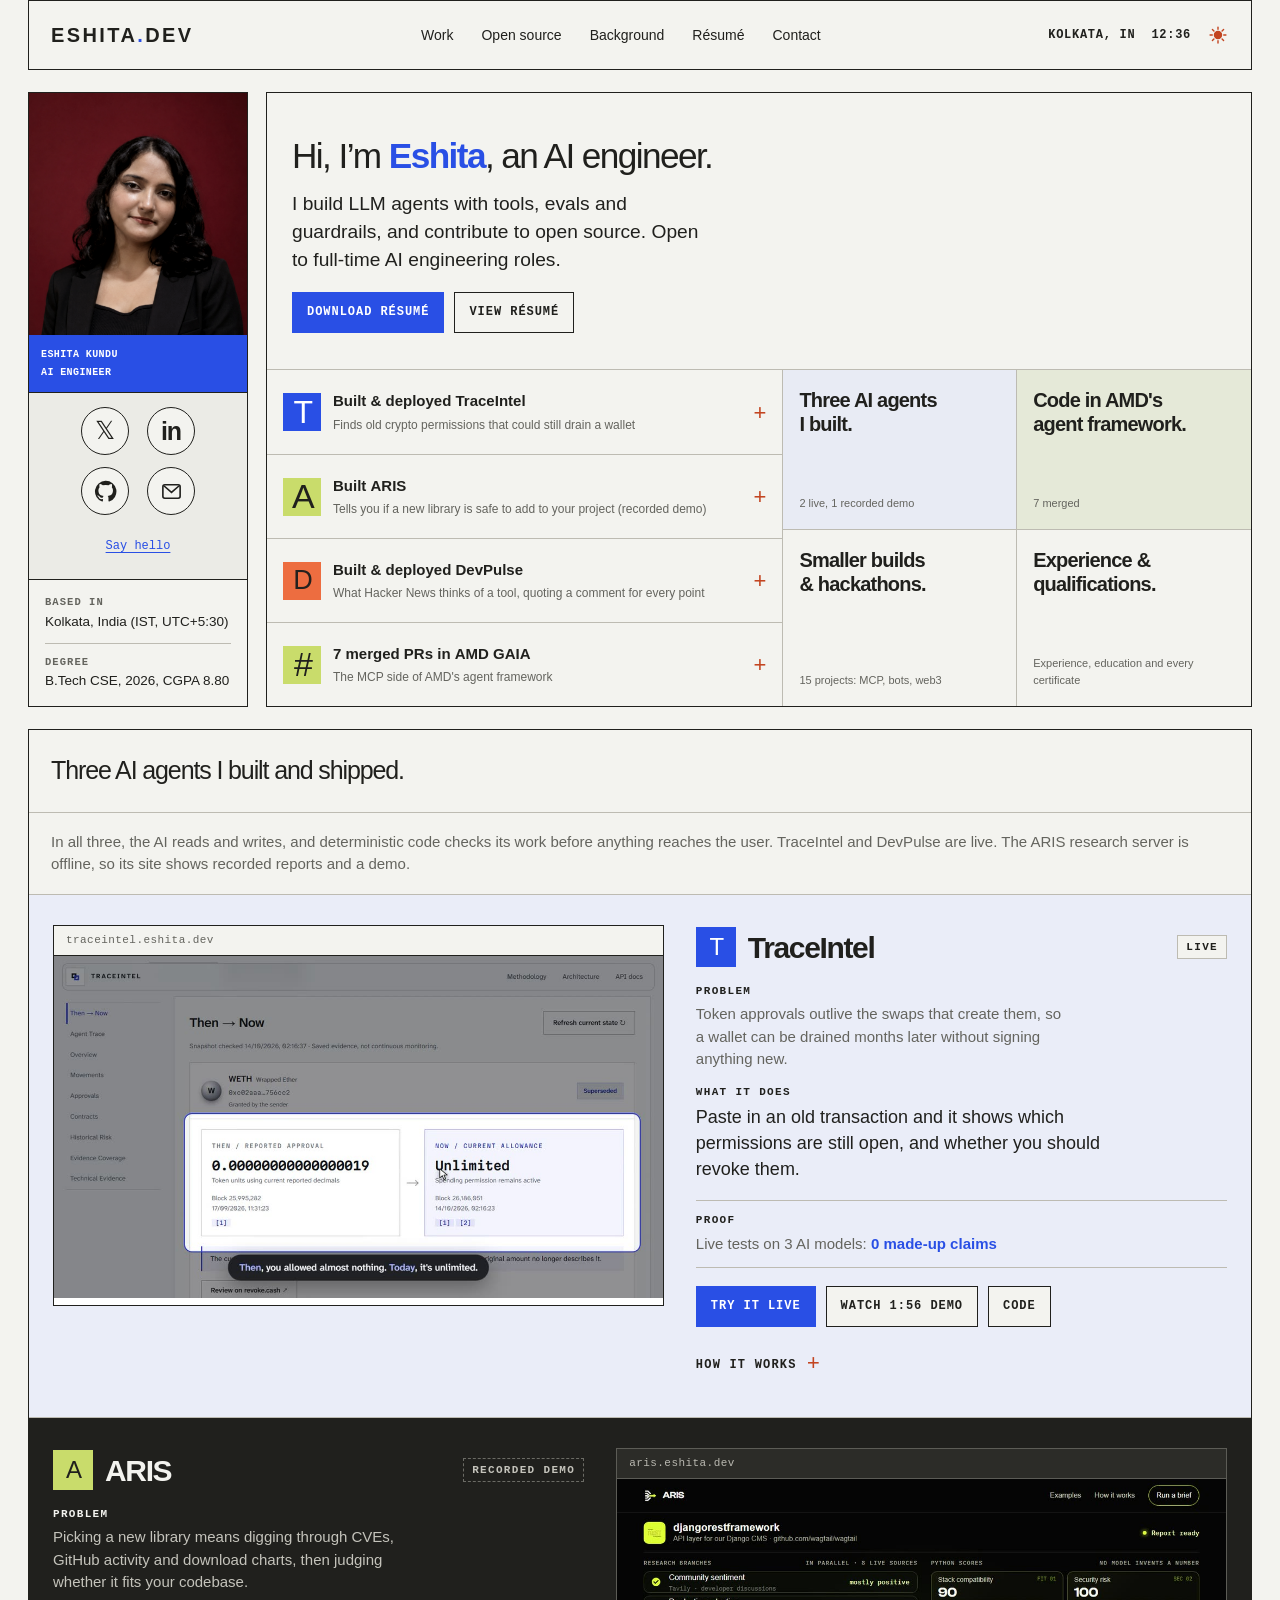
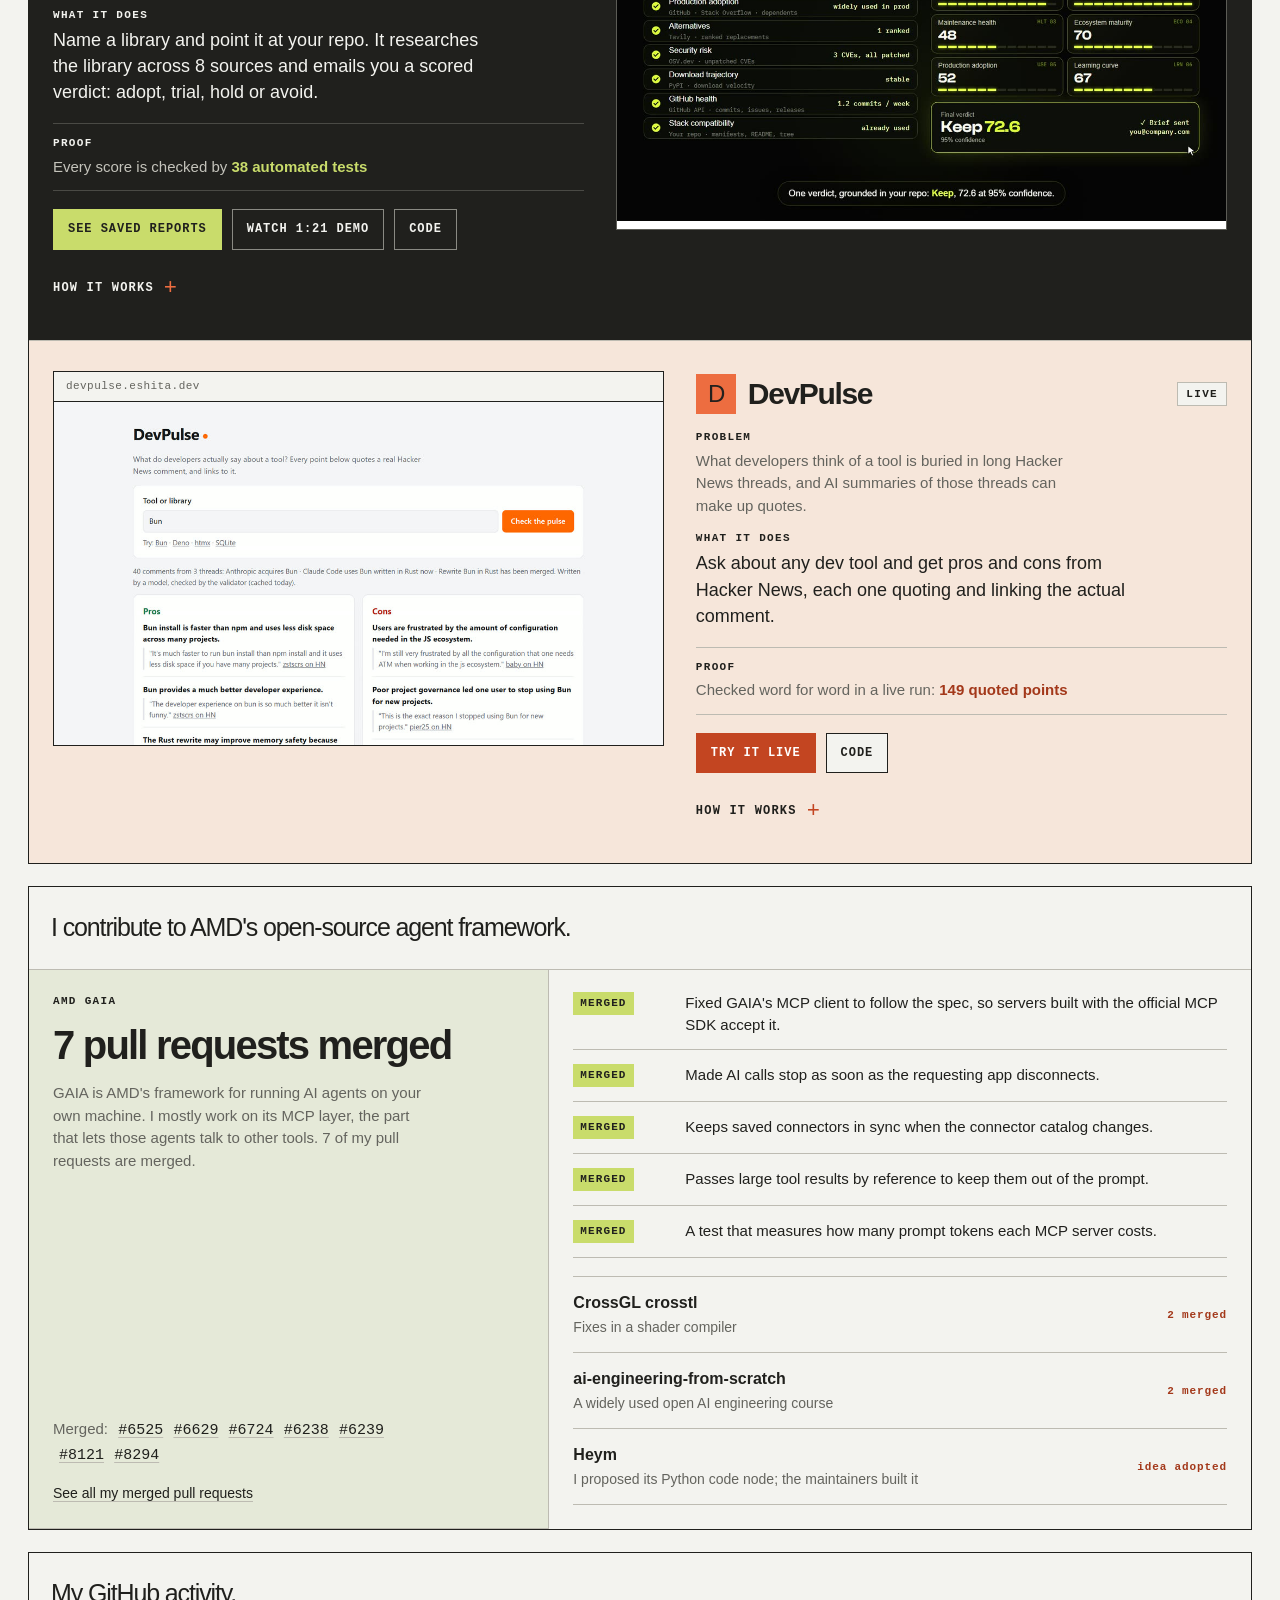
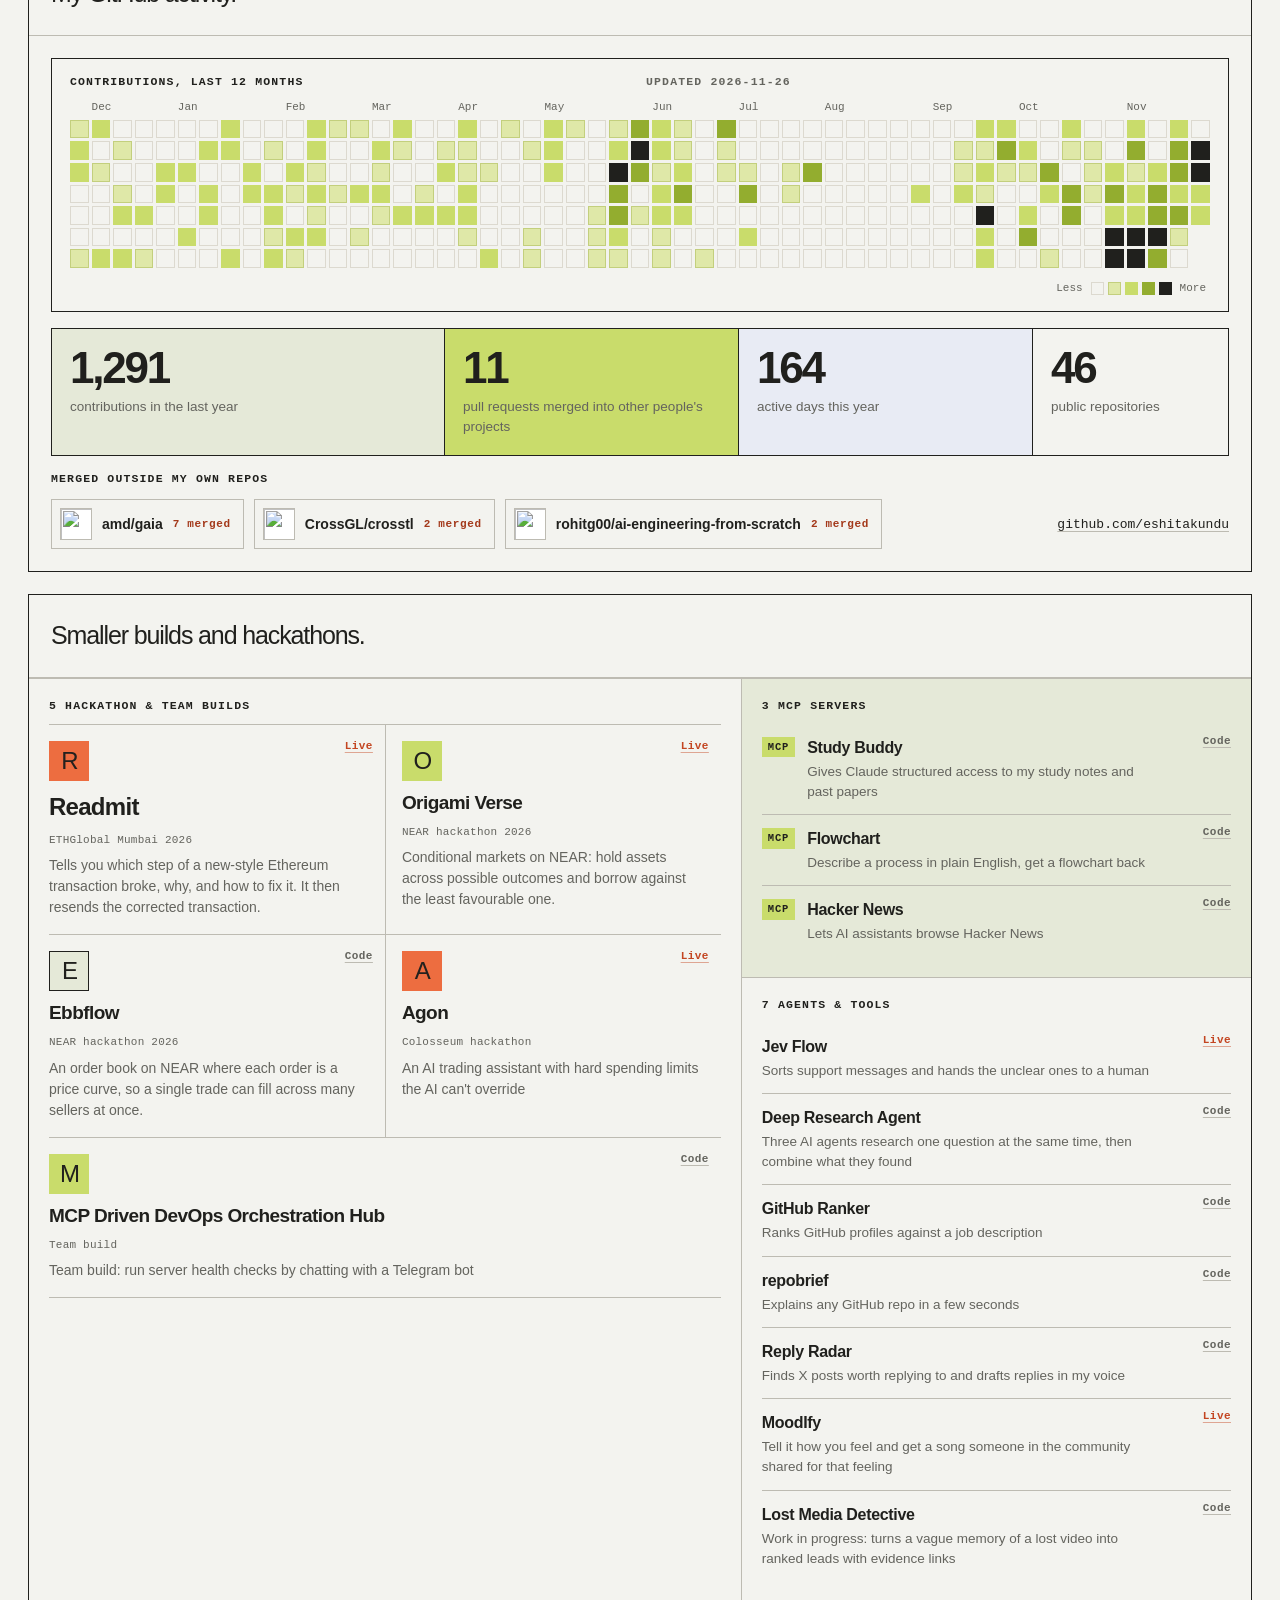
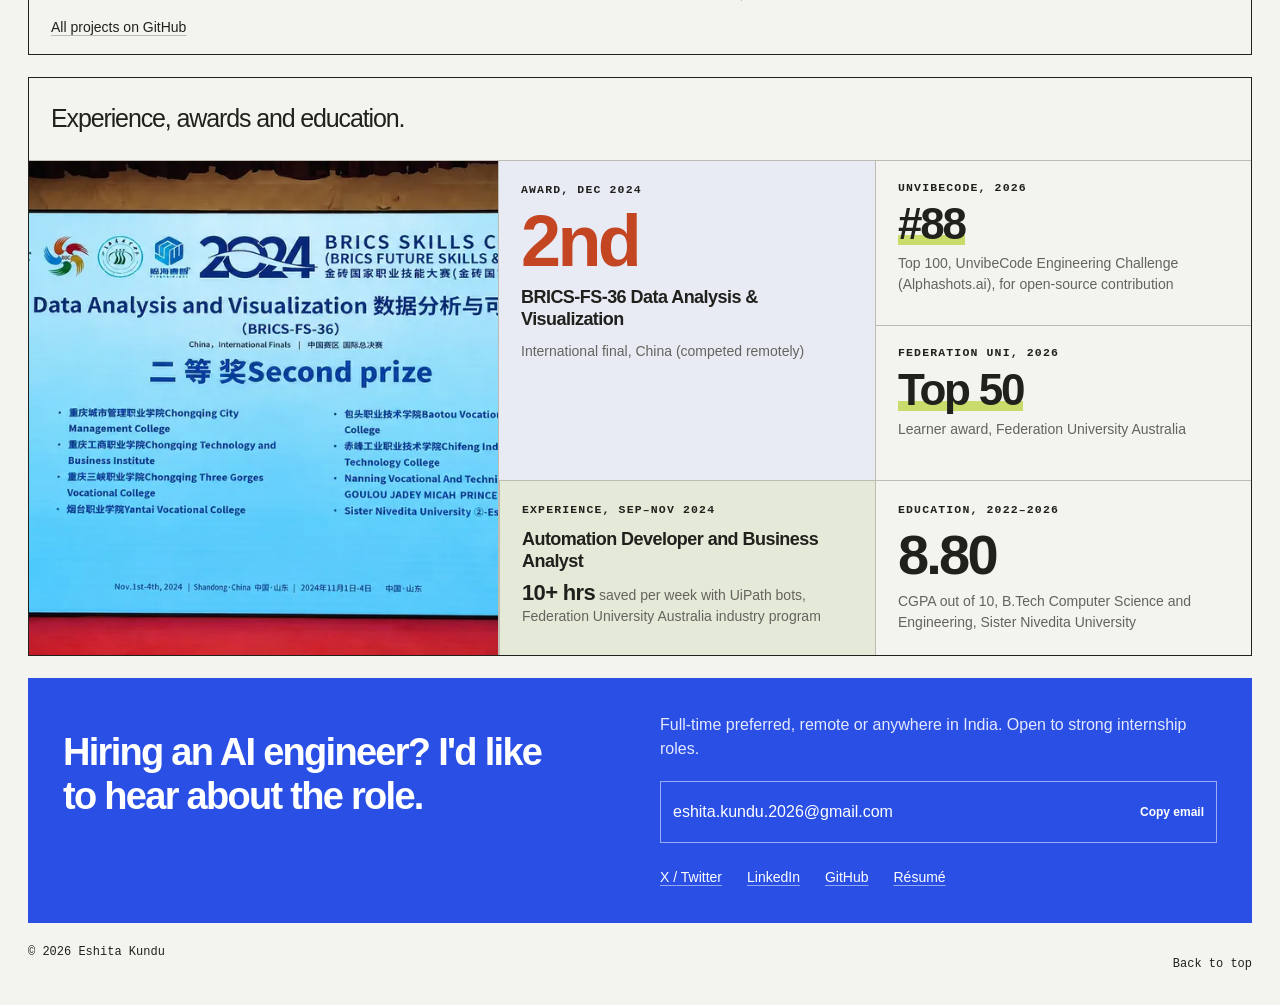
==== commit df984f28: "Refresh GitHub stats" ====
--- a/index.html
+++ b/index.html
@@ -93,9 +93,9 @@
 
 <section class="section" id="github" aria-labelledby="gh-h"><div class="section-head"><h2 id="gh-h">My GitHub activity.</h2></div>
 <!-- github-block:start --><div id="github-block"><div class="gh-cal-panel"><div class="gh-cal-head"><span class="tile-label">CONTRIBUTIONS, LAST 12 MONTHS</span><span class="tile-label">UPDATED 2026-11-26</span></div>
-<div class="gh-cal-scroll"><div class="gh-months"><span style="grid-column:2">Dec</span><span style="grid-column:6">Jan</span><span style="grid-column:11">Feb</span><span style="grid-column:15">Mar</span><span style="grid-column:19">Apr</span><span style="grid-column:23">May</span><span style="grid-column:28">Jun</span><span style="grid-column:32">Jul</span><span style="grid-column:36">Aug</span><span style="grid-column:41">Sep</span><span style="grid-column:45">Oct</span><span style="grid-column:50">Nov</span></div><div class="gh-cal" role="img" aria-label="1,289 GitHub contributions in the last year"><i class="l1" style="--c:0" title="3 contributions on 2025-11-23"></i><i class="l2" style="--c:0" title="4 contributions on 2025-11-24"></i><i class="l2" style="--c:0" title="4 contributions on 2025-11-25"></i><i class="l0" style="--c:0" title="0 contributions on 2025-11-26"></i><i class="l0" style="--c:0" title="0 contributions on 2025-11-27"></i><i class="l0" style="--c:0" title="0 contributions on 2025-11-28"></i><i class="l1" style="--c:0" title="3 contributions on 2025-11-29"></i><i class="l2" style="--c:1" title="5 contributions on 2025-11-30"></i><i class="l0" style="--c:1" title="0 contributions on 2025-12-01"></i><i class="l1" style="--c:1" title="3 contributions on 2025-12-02"></i><i class="l0" style="--c:1" title="0 contributions on 2025-12-03"></i><i class="l0" style="--c:1" title="0 contributions on 2025-12-04"></i><i class="l0" style="--c:1" title="0 contributions on 2025-12-05"></i><i class="l2" style="--c:1" title="5 contributions on 2025-12-06"></i><i class="l0" style="--c:2" title="0 contributions on 2025-12-07"></i><i class="l1" style="--c:2" title="3 contributions on 2025-12-08"></i><i class="l0" style="--c:2" title="0 contributions on 2025-12-09"></i><i class="l1" style="--c:2" title="3 contributions on 2025-12-10"></i><i class="l2" style="--c:2" title="5 contributions on 2025-12-11"></i><i class="l0" style="--c:2" title="0 contributions on 2025-12-12"></i><i class="l2" style="--c:2" title="5 contributions on 2025-12-13"></i><i class="l0" style="--c:3" title="0 contributions on 2025-12-14"></i><i class="l0" style="--c:3" title="0 contributions on 2025-12-15"></i><i class="l0" style="--c:3" title="0 contributions on 2025-12-16"></i><i class="l0" style="--c:3" title="0 contributions on 2025-12-17"></i><i class="l2" style="--c:3" title="4 contributions on 2025-12-18"></i><i class="l0" style="--c:3" title="0 contributions on 2025-12-19"></i><i class="l1" style="--c:3" title="2 contributions on 2025-12-20"></i><i class="l0" style="--c:4" title="0 contributions on 2025-12-21"></i><i class="l0" style="--c:4" title="0 contributions on 2025-12-22"></i><i class="l2" style="--c:4" title="4 contributions on 2025-12-23"></i><i class="l2" style="--c:4" title="4 contributions on 2025-12-24"></i><i class="l0" style="--c:4" title="0 contributions on 2025-12-25"></i><i class="l0" style="--c:4" title="0 contributions on 2025-12-26"></i><i class="l0" style="--c:4" title="0 contributions on 2025-12-27"></i><i class="l0" style="--c:5" title="0 contributions on 2025-12-28"></i><i class="l0" style="--c:5" title="0 contributions on 2025-12-29"></i><i class="l2" style="--c:5" title="4 contributions on 2025-12-30"></i><i class="l0" style="--c:5" title="0 contributions on 2025-12-31"></i><i class="l0" style="--c:5" title="0 contributions on 2026-01-01"></i><i class="l2" style="--c:5" title="6 contributions on 2026-01-02"></i><i class="l0" style="--c:5" title="0 contributions on 2026-01-03"></i><i class="l0" style="--c:6" title="0 contributions on 2026-01-04"></i><i class="l2" style="--c:6" title="4 contributions on 2026-01-05"></i><i class="l0" style="--c:6" title="0 contributions on 2026-01-06"></i><i class="l2" style="--c:6" title="5 contributions on 2026-01-07"></i><i class="l2" style="--c:6" title="6 contributions on 2026-01-08"></i><i class="l0" style="--c:6" title="0 contributions on 2026-01-09"></i><i class="l0" style="--c:6" title="0 contributions on 2026-01-10"></i><i class="l2" style="--c:7" title="5 contributions on 2026-01-11"></i><i class="l2" style="--c:7" title="5 contributions on 2026-01-12"></i><i class="l0" style="--c:7" title="0 contributions on 2026-01-13"></i><i class="l0" style="--c:7" title="0 contributions on 2026-01-14"></i><i class="l0" style="--c:7" title="0 contributions on 2026-01-15"></i><i class="l0" style="--c:7" title="0 contributions on 2026-01-16"></i><i class="l2" style="--c:7" title="5 contributions on 2026-01-17"></i><i class="l0" style="--c:8" title="0 contributions on 2026-01-18"></i><i class="l0" style="--c:8" title="0 contributions on 2026-01-19"></i><i class="l2" style="--c:8" title="4 contributions on 2026-01-20"></i><i class="l2" style="--c:8" title="4 contributions on 2026-01-21"></i><i class="l0" style="--c:8" title="0 contributions on 2026-01-22"></i><i class="l0" style="--c:8" title="0 contributions on 2026-01-23"></i><i class="l0" style="--c:8" title="0 contributions on 2026-01-24"></i><i class="l0" style="--c:9" title="0 contributions on 2026-01-25"></i><i class="l1" style="--c:9" title="2 contributions on 2026-01-26"></i><i class="l0" style="--c:9" title="0 contributions on 2026-01-27"></i><i class="l2" style="--c:9" title="6 contributions on 2026-01-28"></i><i class="l2" style="--c:9" title="7 contributions on 2026-01-29"></i><i class="l1" style="--c:9" title="2 contributions on 2026-01-30"></i><i class="l2" style="--c:9" title="4 contributions on 2026-01-31"></i><i class="l0" style="--c:10" title="0 contributions on 2026-02-01"></i><i class="l0" style="--c:10" title="0 contributions on 2026-02-02"></i><i class="l2" style="--c:10" title="6 contributions on 2026-02-03"></i><i class="l1" style="--c:10" title="1 contribution on 2026-02-04"></i><i class="l0" style="--c:10" title="0 contributions on 2026-02-05"></i><i class="l2" style="--c:10" title="6 contributions on 2026-02-06"></i><i class="l1" style="--c:10" title="1 contribution on 2026-02-07"></i><i class="l2" style="--c:11" title="6 contributions on 2026-02-08"></i><i class="l2" style="--c:11" title="6 contributions on 2026-02-09"></i><i class="l1" style="--c:11" title="1 contribution on 2026-02-10"></i><i class="l2" style="--c:11" title="6 contributions on 2026-02-11"></i><i class="l1" style="--c:11" title="1 contribution on 2026-02-12"></i><i class="l2" style="--c:11" title="4 contributions on 2026-02-13"></i><i class="l0" style="--c:11" title="0 contributions on 2026-02-14"></i><i class="l1" style="--c:12" title="3 contributions on 2026-02-15"></i><i class="l0" style="--c:12" title="0 contributions on 2026-02-16"></i><i class="l0" style="--c:12" title="0 contributions on 2026-02-17"></i><i class="l1" style="--c:12" title="3 contributions on 2026-02-18"></i><i class="l0" style="--c:12" title="0 contributions on 2026-02-19"></i><i class="l0" style="--c:12" title="0 contributions on 2026-02-20"></i><i class="l0" style="--c:12" title="0 contributions on 2026-02-21"></i><i class="l1" style="--c:13" title="3 contributions on 2026-02-22"></i><i class="l0" style="--c:13" title="0 contributions on 2026-02-23"></i><i class="l0" style="--c:13" title="0 contributions on 2026-02-24"></i><i class="l2" style="--c:13" title="5 contributions on 2026-02-25"></i><i class="l0" style="--c:13" title="0 contributions on 2026-02-26"></i><i class="l1" style="--c:13" title="2 contributions on 2026-02-27"></i><i class="l0" style="--c:13" title="0 contributions on 2026-02-28"></i><i class="l0" style="--c:14" title="0 contributions on 2026-03-01"></i><i class="l2" style="--c:14" title="6 contributions on 2026-03-02"></i><i class="l1" style="--c:14" title="1 contribution on 2026-03-03"></i><i class="l2" style="--c:14" title="6 contributions on 2026-03-04"></i><i class="l1" style="--c:14" title="2 contributions on 2026-03-05"></i><i class="l0" style="--c:14" title="0 contributions on 2026-03-06"></i><i class="l0" style="--c:14" title="0 contributions on 2026-03-07"></i><i class="l2" style="--c:15" title="6 contributions on 2026-03-08"></i><i class="l1" style="--c:15" title="1 contribution on 2026-03-09"></i><i class="l0" style="--c:15" title="0 contributions on 2026-03-10"></i><i class="l0" style="--c:15" title="0 contributions on 2026-03-11"></i><i class="l2" style="--c:15" title="4 contributions on 2026-03-12"></i><i class="l0" style="--c:15" title="0 contributions on 2026-03-13"></i><i class="l0" style="--c:15" title="0 contributions on 2026-03-14"></i><i class="l0" style="--c:16" title="0 contributions on 2026-03-15"></i><i class="l0" style="--c:16" title="0 contributions on 2026-03-16"></i><i class="l0" style="--c:16" title="0 contributions on 2026-03-17"></i><i class="l1" style="--c:16" title="3 contributions on 2026-03-18"></i><i class="l2" style="--c:16" title="5 contributions on 2026-03-19"></i><i class="l0" style="--c:16" title="0 contributions on 2026-03-20"></i><i class="l0" style="--c:16" title="0 contributions on 2026-03-21"></i><i class="l0" style="--c:17" title="0 contributions on 2026-03-22"></i><i class="l1" style="--c:17" title="3 contributions on 2026-03-23"></i><i class="l2" style="--c:17" title="4 contributions on 2026-03-24"></i><i class="l0" style="--c:17" title="0 contributions on 2026-03-25"></i><i class="l2" style="--c:17" title="5 contributions on 2026-03-26"></i><i class="l0" style="--c:17" title="0 contributions on 2026-03-27"></i><i class="l0" style="--c:17" title="0 contributions on 2026-03-28"></i><i class="l2" style="--c:18" title="6 contributions on 2026-03-29"></i><i class="l1" style="--c:18" title="2 contributions on 2026-03-30"></i><i class="l0" style="--c:18" title="0 contributions on 2026-03-31"></i><i class="l2" style="--c:18" title="6 contributions on 2026-04-01"></i><i class="l2" style="--c:18" title="6 contributions on 2026-04-02"></i><i class="l1" style="--c:18" title="1 contribution on 2026-04-03"></i><i class="l0" style="--c:18" title="0 contributions on 2026-04-04"></i><i class="l0" style="--c:19" title="0 contributions on 2026-04-05"></i><i class="l0" style="--c:19" title="0 contributions on 2026-04-06"></i><i class="l1" style="--c:19" title="2 contributions on 2026-04-07"></i><i class="l0" style="--c:19" title="0 contributions on 2026-04-08"></i><i class="l0" style="--c:19" title="0 contributions on 2026-04-09"></i><i class="l0" style="--c:19" title="0 contributions on 2026-04-10"></i><i class="l2" style="--c:19" title="6 contributions on 2026-04-11"></i><i class="l1" style="--c:20" title="2 contributions on 2026-04-12"></i><i class="l0" style="--c:20" title="0 contributions on 2026-04-13"></i><i class="l0" style="--c:20" title="0 contributions on 2026-04-14"></i><i class="l0" style="--c:20" title="0 contributions on 2026-04-15"></i><i class="l0" style="--c:20" title="0 contributions on 2026-04-16"></i><i class="l0" style="--c:20" title="0 contributions on 2026-04-17"></i><i class="l0" style="--c:20" title="0 contributions on 2026-04-18"></i><i class="l0" style="--c:21" title="0 contributions on 2026-04-19"></i><i class="l1" style="--c:21" title="3 contributions on 2026-04-20"></i><i class="l0" style="--c:21" title="0 contributions on 2026-04-21"></i><i class="l0" style="--c:21" title="0 contributions on 2026-04-22"></i><i class="l0" style="--c:21" title="0 contributions on 2026-04-23"></i><i class="l0" style="--c:21" title="0 contributions on 2026-04-24"></i><i class="l1" style="--c:21" title="2 contributions on 2026-04-25"></i><i class="l2" style="--c:22" title="6 contributions on 2026-04-26"></i><i class="l2" style="--c:22" title="4 contributions on 2026-04-27"></i><i class="l2" style="--c:22" title="7 contributions on 2026-04-28"></i><i class="l0" style="--c:22" title="0 contributions on 2026-04-29"></i><i class="l0" style="--c:22" title="0 contributions on 2026-04-30"></i><i class="l0" style="--c:22" title="0 contributions on 2026-05-01"></i><i class="l0" style="--c:22" title="0 contributions on 2026-05-02"></i><i class="l1" style="--c:23" title="1 contribution on 2026-05-03"></i><i class="l0" style="--c:23" title="0 contributions on 2026-05-04"></i><i class="l0" style="--c:23" title="0 contributions on 2026-05-05"></i><i class="l0" style="--c:23" title="0 contributions on 2026-05-06"></i><i class="l0" style="--c:23" title="0 contributions on 2026-05-07"></i><i class="l0" style="--c:23" title="0 contributions on 2026-05-08"></i><i class="l0" style="--c:23" title="0 contributions on 2026-05-09"></i><i class="l0" style="--c:24" title="0 contributions on 2026-05-10"></i><i class="l0" style="--c:24" title="0 contributions on 2026-05-11"></i><i class="l0" style="--c:24" title="0 contributions on 2026-05-12"></i><i class="l0" style="--c:24" title="0 contributions on 2026-05-13"></i><i class="l0" style="--c:24" title="0 contributions on 2026-05-14"></i><i class="l1" style="--c:24" title="1 contribution on 2026-05-15"></i><i class="l1" style="--c:24" title="2 contributions on 2026-05-16"></i><i class="l1" style="--c:25" title="1 contribution on 2026-05-17"></i><i class="l1" style="--c:25" title="3 contributions on 2026-05-18"></i><i class="l4" style="--c:25" title="47 contributions on 2026-05-19"></i><i class="l3" style="--c:25" title="10 contributions on 2026-05-20"></i><i class="l3" style="--c:25" title="14 contributions on 2026-05-21"></i><i class="l2" style="--c:25" title="8 contributions on 2026-05-22"></i><i class="l1" style="--c:25" title="2 contributions on 2026-05-23"></i><i class="l3" style="--c:26" title="10 contributions on 2026-05-24"></i><i class="l4" style="--c:26" title="38 contributions on 2026-05-25"></i><i class="l3" style="--c:26" title="13 contributions on 2026-05-26"></i><i class="l0" style="--c:26" title="0 contributions on 2026-05-27"></i><i class="l1" style="--c:26" title="1 contribution on 2026-05-28"></i><i class="l1" style="--c:26" title="1 contribution on 2026-05-29"></i><i class="l0" style="--c:26" title="0 contributions on 2026-05-30"></i><i class="l2" style="--c:27" title="9 contributions on 2026-05-31"></i><i class="l2" style="--c:27" title="6 contributions on 2026-06-01"></i><i class="l1" style="--c:27" title="2 contributions on 2026-06-02"></i><i class="l2" style="--c:27" title="4 contributions on 2026-06-03"></i><i class="l2" style="--c:27" title="4 contributions on 2026-06-04"></i><i class="l1" style="--c:27" title="3 contributions on 2026-06-05"></i><i class="l1" style="--c:27" title="2 contributions on 2026-06-06"></i><i class="l1" style="--c:28" title="3 contributions on 2026-06-07"></i><i class="l1" style="--c:28" title="2 contributions on 2026-06-08"></i><i class="l2" style="--c:28" title="4 contributions on 2026-06-09"></i><i class="l2" style="--c:28" title="9 contributions on 2026-06-10"></i><i class="l2" style="--c:28" title="8 contributions on 2026-06-11"></i><i class="l0" style="--c:28" title="0 contributions on 2026-06-12"></i><i class="l0" style="--c:28" title="0 contributions on 2026-06-13"></i><i class="l0" style="--c:29" title="0 contributions on 2026-06-14"></i><i class="l0" style="--c:29" title="0 contributions on 2026-06-15"></i><i class="l0" style="--c:29" title="0 contributions on 2026-06-16"></i><i class="l0" style="--c:29" title="0 contributions on 2026-06-17"></i><i class="l0" style="--c:29" title="0 contributions on 2026-06-18"></i><i class="l0" style="--c:29" title="0 contributions on 2026-06-19"></i><i class="l0" style="--c:29" title="0 contributions on 2026-06-20"></i><i class="l3" style="--c:30" title="14 contributions on 2026-06-21"></i><i class="l1" style="--c:30" title="1 contribution on 2026-06-22"></i><i class="l1" style="--c:30" title="1 contribution on 2026-06-23"></i><i class="l0" style="--c:30" title="0 contributions on 2026-06-24"></i><i class="l0" style="--c:30" title="0 contributions on 2026-06-25"></i><i class="l0" style="--c:30" title="0 contributions on 2026-06-26"></i><i class="l0" style="--c:30" title="0 contributions on 2026-06-27"></i><i class="l0" style="--c:31" title="0 contributions on 2026-06-28"></i><i class="l0" style="--c:31" title="0 contributions on 2026-06-29"></i><i class="l1" style="--c:31" title="2 contributions on 2026-06-30"></i><i class="l3" style="--c:31" title="21 contributions on 2026-07-01"></i><i class="l0" style="--c:31" title="0 contributions on 2026-07-02"></i><i class="l2" style="--c:31" title="4 contributions on 2026-07-03"></i><i class="l0" style="--c:31" title="0 contributions on 2026-07-04"></i><i class="l0" style="--c:32" title="0 contributions on 2026-07-05"></i><i class="l0" style="--c:32" title="0 contributions on 2026-07-06"></i><i class="l0" style="--c:32" title="0 contributions on 2026-07-07"></i><i class="l0" style="--c:32" title="0 contributions on 2026-07-08"></i><i class="l0" style="--c:32" title="0 contributions on 2026-07-09"></i><i class="l0" style="--c:32" title="0 contributions on 2026-07-10"></i><i class="l0" style="--c:32" title="0 contributions on 2026-07-11"></i><i class="l0" style="--c:33" title="0 contributions on 2026-07-12"></i><i class="l0" style="--c:33" title="0 contributions on 2026-07-13"></i><i class="l1" style="--c:33" title="1 contribution on 2026-07-14"></i><i class="l1" style="--c:33" title="1 contribution on 2026-07-15"></i><i class="l0" style="--c:33" title="0 contributions on 2026-07-16"></i><i class="l0" style="--c:33" title="0 contributions on 2026-07-17"></i><i class="l0" style="--c:33" title="0 contributions on 2026-07-18"></i><i class="l0" style="--c:34" title="0 contributions on 2026-07-19"></i><i class="l0" style="--c:34" title="0 contributions on 2026-07-20"></i><i class="l3" style="--c:34" title="10 contributions on 2026-07-21"></i><i class="l0" style="--c:34" title="0 contributions on 2026-07-22"></i><i class="l0" style="--c:34" title="0 contributions on 2026-07-23"></i><i class="l0" style="--c:34" title="0 contributions on 2026-07-24"></i><i class="l0" style="--c:34" title="0 contributions on 2026-07-25"></i><i class="l0" style="--c:35" title="0 contributions on 2026-07-26"></i><i class="l0" style="--c:35" title="0 contributions on 2026-07-27"></i><i class="l0" style="--c:35" title="0 contributions on 2026-07-28"></i><i class="l0" style="--c:35" title="0 contributions on 2026-07-29"></i><i class="l0" style="--c:35" title="0 contributions on 2026-07-30"></i><i class="l0" style="--c:35" title="0 contributions on 2026-07-31"></i><i class="l0" style="--c:35" title="0 contributions on 2026-08-01"></i><i class="l0" style="--c:36" title="0 contributions on 2026-08-02"></i><i class="l0" style="--c:36" title="0 contributions on 2026-08-03"></i><i class="l0" style="--c:36" title="0 contributions on 2026-08-04"></i><i class="l0" style="--c:36" title="0 contributions on 2026-08-05"></i><i class="l0" style="--c:36" title="0 contributions on 2026-08-06"></i><i class="l0" style="--c:36" title="0 contributions on 2026-08-07"></i><i class="l0" style="--c:36" title="0 contributions on 2026-08-08"></i><i class="l0" style="--c:37" title="0 contributions on 2026-08-09"></i><i class="l0" style="--c:37" title="0 contributions on 2026-08-10"></i><i class="l0" style="--c:37" title="0 contributions on 2026-08-11"></i><i class="l0" style="--c:37" title="0 contributions on 2026-08-12"></i><i class="l0" style="--c:37" title="0 contributions on 2026-08-13"></i><i class="l0" style="--c:37" title="0 contributions on 2026-08-14"></i><i class="l0" style="--c:37" title="0 contributions on 2026-08-15"></i><i class="l0" style="--c:38" title="0 contributions on 2026-08-16"></i><i class="l0" style="--c:38" title="0 contributions on 2026-08-17"></i><i class="l0" style="--c:38" title="0 contributions on 2026-08-18"></i><i class="l0" style="--c:38" title="0 contributions on 2026-08-19"></i><i class="l0" style="--c:38" title="0 contributions on 2026-08-20"></i><i class="l0" style="--c:38" title="0 contributions on 2026-08-21"></i><i class="l0" style="--c:38" title="0 contributions on 2026-08-22"></i><i class="l0" style="--c:39" title="0 contributions on 2026-08-23"></i><i class="l0" style="--c:39" title="0 contributions on 2026-08-24"></i><i class="l0" style="--c:39" title="0 contributions on 2026-08-25"></i><i class="l2" style="--c:39" title="4 contributions on 2026-08-26"></i><i class="l0" style="--c:39" title="0 contributions on 2026-08-27"></i><i class="l0" style="--c:39" title="0 contributions on 2026-08-28"></i><i class="l0" style="--c:39" title="0 contributions on 2026-08-29"></i><i class="l0" style="--c:40" title="0 contributions on 2026-08-30"></i><i class="l0" style="--c:40" title="0 contributions on 2026-08-31"></i><i class="l0" style="--c:40" title="0 contributions on 2026-09-01"></i><i class="l0" style="--c:40" title="0 contributions on 2026-09-02"></i><i class="l0" style="--c:40" title="0 contributions on 2026-09-03"></i><i class="l0" style="--c:40" title="0 contributions on 2026-09-04"></i><i class="l0" style="--c:40" title="0 contributions on 2026-09-05"></i><i class="l0" style="--c:41" title="0 contributions on 2026-09-06"></i><i class="l1" style="--c:41" title="1 contribution on 2026-09-07"></i><i class="l1" style="--c:41" title="1 contribution on 2026-09-08"></i><i class="l2" style="--c:41" title="6 contributions on 2026-09-09"></i><i class="l0" style="--c:41" title="0 contributions on 2026-09-10"></i><i class="l0" style="--c:41" title="0 contributions on 2026-09-11"></i><i class="l0" style="--c:41" title="0 contributions on 2026-09-12"></i><i class="l2" style="--c:42" title="4 contributions on 2026-09-13"></i><i class="l1" style="--c:42" title="1 contribution on 2026-09-14"></i><i class="l2" style="--c:42" title="8 contributions on 2026-09-15"></i><i class="l1" style="--c:42" title="1 contribution on 2026-09-16"></i><i class="l4" style="--c:42" title="35 contributions on 2026-09-17"></i><i class="l2" style="--c:42" title="6 contributions on 2026-09-18"></i><i class="l2" style="--c:42" title="4 contributions on 2026-09-19"></i><i class="l2" style="--c:43" title="6 contributions on 2026-09-20"></i><i class="l3" style="--c:43" title="13 contributions on 2026-09-21"></i><i class="l1" style="--c:43" title="1 contribution on 2026-09-22"></i><i class="l0" style="--c:43" title="0 contributions on 2026-09-23"></i><i class="l0" style="--c:43" title="0 contributions on 2026-09-24"></i><i class="l0" style="--c:43" title="0 contributions on 2026-09-25"></i><i class="l0" style="--c:43" title="0 contributions on 2026-09-26"></i><i class="l0" style="--c:44" title="0 contributions on 2026-09-27"></i><i class="l2" style="--c:44" title="4 contributions on 2026-09-28"></i><i class="l1" style="--c:44" title="1 contribution on 2026-09-29"></i><i class="l0" style="--c:44" title="0 contributions on 2026-09-30"></i><i class="l2" style="--c:44" title="5 contributions on 2026-10-01"></i><i class="l3" style="--c:44" title="12 contributions on 2026-10-02"></i><i class="l0" style="--c:44" title="0 contributions on 2026-10-03"></i><i class="l0" style="--c:45" title="0 contributions on 2026-10-04"></i><i class="l0" style="--c:45" title="0 contributions on 2026-10-05"></i><i class="l3" style="--c:45" title="12 contributions on 2026-10-06"></i><i class="l2" style="--c:45" title="5 contributions on 2026-10-07"></i><i class="l0" style="--c:45" title="0 contributions on 2026-10-08"></i><i class="l0" style="--c:45" title="0 contributions on 2026-10-09"></i><i class="l1" style="--c:45" title="2 contributions on 2026-10-10"></i><i class="l2" style="--c:46" title="4 contributions on 2026-10-11"></i><i class="l1" style="--c:46" title="2 contributions on 2026-10-12"></i><i class="l0" style="--c:46" title="0 contributions on 2026-10-13"></i><i class="l3" style="--c:46" title="23 contributions on 2026-10-14"></i><i class="l3" style="--c:46" title="18 contributions on 2026-10-15"></i><i class="l0" style="--c:46" title="0 contributions on 2026-10-16"></i><i class="l0" style="--c:46" title="0 contributions on 2026-10-17"></i><i class="l0" style="--c:47" title="0 contributions on 2026-10-18"></i><i class="l1" style="--c:47" title="2 contributions on 2026-10-19"></i><i class="l1" style="--c:47" title="2 contributions on 2026-10-20"></i><i class="l1" style="--c:47" title="1 contribution on 2026-10-21"></i><i class="l0" style="--c:47" title="0 contributions on 2026-10-22"></i><i class="l0" style="--c:47" title="0 contributions on 2026-10-23"></i><i class="l0" style="--c:47" title="0 contributions on 2026-10-24"></i><i class="l0" style="--c:48" title="0 contributions on 2026-10-25"></i><i class="l0" style="--c:48" title="0 contributions on 2026-10-26"></i><i class="l2" style="--c:48" title="4 contributions on 2026-10-27"></i><i class="l3" style="--c:48" title="15 contributions on 2026-10-28"></i><i class="l2" style="--c:48" title="9 contributions on 2026-10-29"></i><i class="l4" style="--c:48" title="67 contributions on 2026-10-30"></i><i class="l4" style="--c:48" title="42 contributions on 2026-10-31"></i><i class="l2" style="--c:49" title="8 contributions on 2026-11-01"></i><i class="l3" style="--c:49" title="10 contributions on 2026-11-02"></i><i class="l1" style="--c:49" title="1 contribution on 2026-11-03"></i><i class="l2" style="--c:49" title="6 contributions on 2026-11-04"></i><i class="l2" style="--c:49" title="6 contributions on 2026-11-05"></i><i class="l4" style="--c:49" title="65 contributions on 2026-11-06"></i><i class="l4" style="--c:49" title="85 contributions on 2026-11-07"></i><i class="l0" style="--c:50" title="0 contributions on 2026-11-08"></i><i class="l0" style="--c:50" title="0 contributions on 2026-11-09"></i><i class="l2" style="--c:50" title="5 contributions on 2026-11-10"></i><i class="l3" style="--c:50" title="13 contributions on 2026-11-11"></i><i class="l3" style="--c:50" title="18 contributions on 2026-11-12"></i><i class="l4" style="--c:50" title="32 contributions on 2026-11-13"></i><i class="l3" style="--c:50" title="13 contributions on 2026-11-14"></i><i class="l2" style="--c:51" title="6 contributions on 2026-11-15"></i><i class="l3" style="--c:51" title="15 contributions on 2026-11-16"></i><i class="l3" style="--c:51" title="16 contributions on 2026-11-17"></i><i class="l2" style="--c:51" title="7 contributions on 2026-11-18"></i><i class="l3" style="--c:51" title="19 contributions on 2026-11-19"></i><i class="l1" style="--c:51" title="1 contribution on 2026-11-20"></i><i class="l0" style="--c:51" title="0 contributions on 2026-11-21"></i><i class="l0" style="--c:52" title="0 contributions on 2026-11-22"></i><i class="l4" style="--c:52" title="31 contributions on 2026-11-23"></i><i class="l4" style="--c:52" title="57 contributions on 2026-11-24"></i><i class="l2" style="--c:52" title="5 contributions on 2026-11-25"></i><i class="l2" style="--c:52" title="7 contributions on 2026-11-26"></i></div></div>
+<div class="gh-cal-scroll"><div class="gh-months"><span style="grid-column:2">Dec</span><span style="grid-column:6">Jan</span><span style="grid-column:11">Feb</span><span style="grid-column:15">Mar</span><span style="grid-column:19">Apr</span><span style="grid-column:23">May</span><span style="grid-column:28">Jun</span><span style="grid-column:32">Jul</span><span style="grid-column:36">Aug</span><span style="grid-column:41">Sep</span><span style="grid-column:45">Oct</span><span style="grid-column:50">Nov</span></div><div class="gh-cal" role="img" aria-label="1,291 GitHub contributions in the last year"><i class="l1" style="--c:0" title="3 contributions on 2025-11-23"></i><i class="l2" style="--c:0" title="4 contributions on 2025-11-24"></i><i class="l2" style="--c:0" title="4 contributions on 2025-11-25"></i><i class="l0" style="--c:0" title="0 contributions on 2025-11-26"></i><i class="l0" style="--c:0" title="0 contributions on 2025-11-27"></i><i class="l0" style="--c:0" title="0 contributions on 2025-11-28"></i><i class="l1" style="--c:0" title="3 contributions on 2025-11-29"></i><i class="l2" style="--c:1" title="5 contributions on 2025-11-30"></i><i class="l0" style="--c:1" title="0 contributions on 2025-12-01"></i><i class="l1" style="--c:1" title="3 contributions on 2025-12-02"></i><i class="l0" style="--c:1" title="0 contributions on 2025-12-03"></i><i class="l0" style="--c:1" title="0 contributions on 2025-12-04"></i><i class="l0" style="--c:1" title="0 contributions on 2025-12-05"></i><i class="l2" style="--c:1" title="5 contributions on 2025-12-06"></i><i class="l0" style="--c:2" title="0 contributions on 2025-12-07"></i><i class="l1" style="--c:2" title="3 contributions on 2025-12-08"></i><i class="l0" style="--c:2" title="0 contributions on 2025-12-09"></i><i class="l1" style="--c:2" title="3 contributions on 2025-12-10"></i><i class="l2" style="--c:2" title="5 contributions on 2025-12-11"></i><i class="l0" style="--c:2" title="0 contributions on 2025-12-12"></i><i class="l2" style="--c:2" title="5 contributions on 2025-12-13"></i><i class="l0" style="--c:3" title="0 contributions on 2025-12-14"></i><i class="l0" style="--c:3" title="0 contributions on 2025-12-15"></i><i class="l0" style="--c:3" title="0 contributions on 2025-12-16"></i><i class="l0" style="--c:3" title="0 contributions on 2025-12-17"></i><i class="l2" style="--c:3" title="4 contributions on 2025-12-18"></i><i class="l0" style="--c:3" title="0 contributions on 2025-12-19"></i><i class="l1" style="--c:3" title="2 contributions on 2025-12-20"></i><i class="l0" style="--c:4" title="0 contributions on 2025-12-21"></i><i class="l0" style="--c:4" title="0 contributions on 2025-12-22"></i><i class="l2" style="--c:4" title="4 contributions on 2025-12-23"></i><i class="l2" style="--c:4" title="4 contributions on 2025-12-24"></i><i class="l0" style="--c:4" title="0 contributions on 2025-12-25"></i><i class="l0" style="--c:4" title="0 contributions on 2025-12-26"></i><i class="l0" style="--c:4" title="0 contributions on 2025-12-27"></i><i class="l0" style="--c:5" title="0 contributions on 2025-12-28"></i><i class="l0" style="--c:5" title="0 contributions on 2025-12-29"></i><i class="l2" style="--c:5" title="4 contributions on 2025-12-30"></i><i class="l0" style="--c:5" title="0 contributions on 2025-12-31"></i><i class="l0" style="--c:5" title="0 contributions on 2026-01-01"></i><i class="l2" style="--c:5" title="6 contributions on 2026-01-02"></i><i class="l0" style="--c:5" title="0 contributions on 2026-01-03"></i><i class="l0" style="--c:6" title="0 contributions on 2026-01-04"></i><i class="l2" style="--c:6" title="4 contributions on 2026-01-05"></i><i class="l0" style="--c:6" title="0 contributions on 2026-01-06"></i><i class="l2" style="--c:6" title="5 contributions on 2026-01-07"></i><i class="l2" style="--c:6" title="6 contributions on 2026-01-08"></i><i class="l0" style="--c:6" title="0 contributions on 2026-01-09"></i><i class="l0" style="--c:6" title="0 contributions on 2026-01-10"></i><i class="l2" style="--c:7" title="5 contributions on 2026-01-11"></i><i class="l2" style="--c:7" title="5 contributions on 2026-01-12"></i><i class="l0" style="--c:7" title="0 contributions on 2026-01-13"></i><i class="l0" style="--c:7" title="0 contributions on 2026-01-14"></i><i class="l0" style="--c:7" title="0 contributions on 2026-01-15"></i><i class="l0" style="--c:7" title="0 contributions on 2026-01-16"></i><i class="l2" style="--c:7" title="5 contributions on 2026-01-17"></i><i class="l0" style="--c:8" title="0 contributions on 2026-01-18"></i><i class="l0" style="--c:8" title="0 contributions on 2026-01-19"></i><i class="l2" style="--c:8" title="4 contributions on 2026-01-20"></i><i class="l2" style="--c:8" title="4 contributions on 2026-01-21"></i><i class="l0" style="--c:8" title="0 contributions on 2026-01-22"></i><i class="l0" style="--c:8" title="0 contributions on 2026-01-23"></i><i class="l0" style="--c:8" title="0 contributions on 2026-01-24"></i><i class="l0" style="--c:9" title="0 contributions on 2026-01-25"></i><i class="l1" style="--c:9" title="2 contributions on 2026-01-26"></i><i class="l0" style="--c:9" title="0 contributions on 2026-01-27"></i><i class="l2" style="--c:9" title="6 contributions on 2026-01-28"></i><i class="l2" style="--c:9" title="7 contributions on 2026-01-29"></i><i class="l1" style="--c:9" title="2 contributions on 2026-01-30"></i><i class="l2" style="--c:9" title="4 contributions on 2026-01-31"></i><i class="l0" style="--c:10" title="0 contributions on 2026-02-01"></i><i class="l0" style="--c:10" title="0 contributions on 2026-02-02"></i><i class="l2" style="--c:10" title="6 contributions on 2026-02-03"></i><i class="l1" style="--c:10" title="1 contribution on 2026-02-04"></i><i class="l0" style="--c:10" title="0 contributions on 2026-02-05"></i><i class="l2" style="--c:10" title="6 contributions on 2026-02-06"></i><i class="l1" style="--c:10" title="1 contribution on 2026-02-07"></i><i class="l2" style="--c:11" title="6 contributions on 2026-02-08"></i><i class="l2" style="--c:11" title="6 contributions on 2026-02-09"></i><i class="l1" style="--c:11" title="1 contribution on 2026-02-10"></i><i class="l2" style="--c:11" title="6 contributions on 2026-02-11"></i><i class="l1" style="--c:11" title="1 contribution on 2026-02-12"></i><i class="l2" style="--c:11" title="4 contributions on 2026-02-13"></i><i class="l0" style="--c:11" title="0 contributions on 2026-02-14"></i><i class="l1" style="--c:12" title="3 contributions on 2026-02-15"></i><i class="l0" style="--c:12" title="0 contributions on 2026-02-16"></i><i class="l0" style="--c:12" title="0 contributions on 2026-02-17"></i><i class="l1" style="--c:12" title="3 contributions on 2026-02-18"></i><i class="l0" style="--c:12" title="0 contributions on 2026-02-19"></i><i class="l0" style="--c:12" title="0 contributions on 2026-02-20"></i><i class="l0" style="--c:12" title="0 contributions on 2026-02-21"></i><i class="l1" style="--c:13" title="3 contributions on 2026-02-22"></i><i class="l0" style="--c:13" title="0 contributions on 2026-02-23"></i><i class="l0" style="--c:13" title="0 contributions on 2026-02-24"></i><i class="l2" style="--c:13" title="5 contributions on 2026-02-25"></i><i class="l0" style="--c:13" title="0 contributions on 2026-02-26"></i><i class="l1" style="--c:13" title="2 contributions on 2026-02-27"></i><i class="l0" style="--c:13" title="0 contributions on 2026-02-28"></i><i class="l0" style="--c:14" title="0 contributions on 2026-03-01"></i><i class="l2" style="--c:14" title="6 contributions on 2026-03-02"></i><i class="l1" style="--c:14" title="1 contribution on 2026-03-03"></i><i class="l2" style="--c:14" title="6 contributions on 2026-03-04"></i><i class="l1" style="--c:14" title="2 contributions on 2026-03-05"></i><i class="l0" style="--c:14" title="0 contributions on 2026-03-06"></i><i class="l0" style="--c:14" title="0 contributions on 2026-03-07"></i><i class="l2" style="--c:15" title="6 contributions on 2026-03-08"></i><i class="l1" style="--c:15" title="1 contribution on 2026-03-09"></i><i class="l0" style="--c:15" title="0 contributions on 2026-03-10"></i><i class="l0" style="--c:15" title="0 contributions on 2026-03-11"></i><i class="l2" style="--c:15" title="4 contributions on 2026-03-12"></i><i class="l0" style="--c:15" title="0 contributions on 2026-03-13"></i><i class="l0" style="--c:15" title="0 contributions on 2026-03-14"></i><i class="l0" style="--c:16" title="0 contributions on 2026-03-15"></i><i class="l0" style="--c:16" title="0 contributions on 2026-03-16"></i><i class="l0" style="--c:16" title="0 contributions on 2026-03-17"></i><i class="l1" style="--c:16" title="3 contributions on 2026-03-18"></i><i class="l2" style="--c:16" title="5 contributions on 2026-03-19"></i><i class="l0" style="--c:16" title="0 contributions on 2026-03-20"></i><i class="l0" style="--c:16" title="0 contributions on 2026-03-21"></i><i class="l0" style="--c:17" title="0 contributions on 2026-03-22"></i><i class="l1" style="--c:17" title="3 contributions on 2026-03-23"></i><i class="l2" style="--c:17" title="4 contributions on 2026-03-24"></i><i class="l0" style="--c:17" title="0 contributions on 2026-03-25"></i><i class="l2" style="--c:17" title="5 contributions on 2026-03-26"></i><i class="l0" style="--c:17" title="0 contributions on 2026-03-27"></i><i class="l0" style="--c:17" title="0 contributions on 2026-03-28"></i><i class="l2" style="--c:18" title="6 contributions on 2026-03-29"></i><i class="l1" style="--c:18" title="2 contributions on 2026-03-30"></i><i class="l1" style="--c:18" title="1 contribution on 2026-03-31"></i><i class="l2" style="--c:18" title="5 contributions on 2026-04-01"></i><i class="l2" style="--c:18" title="6 contributions on 2026-04-02"></i><i class="l1" style="--c:18" title="1 contribution on 2026-04-03"></i><i class="l0" style="--c:18" title="0 contributions on 2026-04-04"></i><i class="l0" style="--c:19" title="0 contributions on 2026-04-05"></i><i class="l0" style="--c:19" title="0 contributions on 2026-04-06"></i><i class="l1" style="--c:19" title="2 contributions on 2026-04-07"></i><i class="l0" style="--c:19" title="0 contributions on 2026-04-08"></i><i class="l0" style="--c:19" title="0 contributions on 2026-04-09"></i><i class="l0" style="--c:19" title="0 contributions on 2026-04-10"></i><i class="l2" style="--c:19" title="6 contributions on 2026-04-11"></i><i class="l1" style="--c:20" title="2 contributions on 2026-04-12"></i><i class="l0" style="--c:20" title="0 contributions on 2026-04-13"></i><i class="l0" style="--c:20" title="0 contributions on 2026-04-14"></i><i class="l0" style="--c:20" title="0 contributions on 2026-04-15"></i><i class="l0" style="--c:20" title="0 contributions on 2026-04-16"></i><i class="l0" style="--c:20" title="0 contributions on 2026-04-17"></i><i class="l0" style="--c:20" title="0 contributions on 2026-04-18"></i><i class="l0" style="--c:21" title="0 contributions on 2026-04-19"></i><i class="l1" style="--c:21" title="3 contributions on 2026-04-20"></i><i class="l0" style="--c:21" title="0 contributions on 2026-04-21"></i><i class="l0" style="--c:21" title="0 contributions on 2026-04-22"></i><i class="l0" style="--c:21" title="0 contributions on 2026-04-23"></i><i class="l1" style="--c:21" title="1 contribution on 2026-04-24"></i><i class="l1" style="--c:21" title="1 contribution on 2026-04-25"></i><i class="l2" style="--c:22" title="6 contributions on 2026-04-26"></i><i class="l2" style="--c:22" title="4 contributions on 2026-04-27"></i><i class="l2" style="--c:22" title="7 contributions on 2026-04-28"></i><i class="l0" style="--c:22" title="0 contributions on 2026-04-29"></i><i class="l0" style="--c:22" title="0 contributions on 2026-04-30"></i><i class="l0" style="--c:22" title="0 contributions on 2026-05-01"></i><i class="l0" style="--c:22" title="0 contributions on 2026-05-02"></i><i class="l1" style="--c:23" title="1 contribution on 2026-05-03"></i><i class="l0" style="--c:23" title="0 contributions on 2026-05-04"></i><i class="l0" style="--c:23" title="0 contributions on 2026-05-05"></i><i class="l0" style="--c:23" title="0 contributions on 2026-05-06"></i><i class="l0" style="--c:23" title="0 contributions on 2026-05-07"></i><i class="l0" style="--c:23" title="0 contributions on 2026-05-08"></i><i class="l0" style="--c:23" title="0 contributions on 2026-05-09"></i><i class="l0" style="--c:24" title="0 contributions on 2026-05-10"></i><i class="l0" style="--c:24" title="0 contributions on 2026-05-11"></i><i class="l0" style="--c:24" title="0 contributions on 2026-05-12"></i><i class="l0" style="--c:24" title="0 contributions on 2026-05-13"></i><i class="l1" style="--c:24" title="1 contribution on 2026-05-14"></i><i class="l1" style="--c:24" title="1 contribution on 2026-05-15"></i><i class="l1" style="--c:24" title="1 contribution on 2026-05-16"></i><i class="l1" style="--c:25" title="1 contribution on 2026-05-17"></i><i class="l2" style="--c:25" title="4 contributions on 2026-05-18"></i><i class="l4" style="--c:25" title="46 contributions on 2026-05-19"></i><i class="l3" style="--c:25" title="10 contributions on 2026-05-20"></i><i class="l3" style="--c:25" title="15 contributions on 2026-05-21"></i><i class="l2" style="--c:25" title="7 contributions on 2026-05-22"></i><i class="l1" style="--c:25" title="3 contributions on 2026-05-23"></i><i class="l3" style="--c:26" title="10 contributions on 2026-05-24"></i><i class="l4" style="--c:26" title="37 contributions on 2026-05-25"></i><i class="l3" style="--c:26" title="13 contributions on 2026-05-26"></i><i class="l0" style="--c:26" title="0 contributions on 2026-05-27"></i><i class="l1" style="--c:26" title="2 contributions on 2026-05-28"></i><i class="l0" style="--c:26" title="0 contributions on 2026-05-29"></i><i class="l0" style="--c:26" title="0 contributions on 2026-05-30"></i><i class="l2" style="--c:27" title="9 contributions on 2026-05-31"></i><i class="l2" style="--c:27" title="7 contributions on 2026-06-01"></i><i class="l1" style="--c:27" title="1 contribution on 2026-06-02"></i><i class="l2" style="--c:27" title="4 contributions on 2026-06-03"></i><i class="l2" style="--c:27" title="4 contributions on 2026-06-04"></i><i class="l1" style="--c:27" title="3 contributions on 2026-06-05"></i><i class="l1" style="--c:27" title="2 contributions on 2026-06-06"></i><i class="l1" style="--c:28" title="3 contributions on 2026-06-07"></i><i class="l1" style="--c:28" title="2 contributions on 2026-06-08"></i><i class="l2" style="--c:28" title="4 contributions on 2026-06-09"></i><i class="l3" style="--c:28" title="10 contributions on 2026-06-10"></i><i class="l2" style="--c:28" title="7 contributions on 2026-06-11"></i><i class="l0" style="--c:28" title="0 contributions on 2026-06-12"></i><i class="l0" style="--c:28" title="0 contributions on 2026-06-13"></i><i class="l0" style="--c:29" title="0 contributions on 2026-06-14"></i><i class="l0" style="--c:29" title="0 contributions on 2026-06-15"></i><i class="l0" style="--c:29" title="0 contributions on 2026-06-16"></i><i class="l0" style="--c:29" title="0 contributions on 2026-06-17"></i><i class="l0" style="--c:29" title="0 contributions on 2026-06-18"></i><i class="l0" style="--c:29" title="0 contributions on 2026-06-19"></i><i class="l1" style="--c:29" title="1 contribution on 2026-06-20"></i><i class="l3" style="--c:30" title="13 contributions on 2026-06-21"></i><i class="l1" style="--c:30" title="1 contribution on 2026-06-22"></i><i class="l1" style="--c:30" title="1 contribution on 2026-06-23"></i><i class="l0" style="--c:30" title="0 contributions on 2026-06-24"></i><i class="l0" style="--c:30" title="0 contributions on 2026-06-25"></i><i class="l0" style="--c:30" title="0 contributions on 2026-06-26"></i><i class="l0" style="--c:30" title="0 contributions on 2026-06-27"></i><i class="l0" style="--c:31" title="0 contributions on 2026-06-28"></i><i class="l0" style="--c:31" title="0 contributions on 2026-06-29"></i><i class="l1" style="--c:31" title="3 contributions on 2026-06-30"></i><i class="l3" style="--c:31" title="20 contributions on 2026-07-01"></i><i class="l0" style="--c:31" title="0 contributions on 2026-07-02"></i><i class="l2" style="--c:31" title="4 contributions on 2026-07-03"></i><i class="l0" style="--c:31" title="0 contributions on 2026-07-04"></i><i class="l0" style="--c:32" title="0 contributions on 2026-07-05"></i><i class="l0" style="--c:32" title="0 contributions on 2026-07-06"></i><i class="l0" style="--c:32" title="0 contributions on 2026-07-07"></i><i class="l0" style="--c:32" title="0 contributions on 2026-07-08"></i><i class="l0" style="--c:32" title="0 contributions on 2026-07-09"></i><i class="l0" style="--c:32" title="0 contributions on 2026-07-10"></i><i class="l0" style="--c:32" title="0 contributions on 2026-07-11"></i><i class="l0" style="--c:33" title="0 contributions on 2026-07-12"></i><i class="l0" style="--c:33" title="0 contributions on 2026-07-13"></i><i class="l1" style="--c:33" title="1 contribution on 2026-07-14"></i><i class="l1" style="--c:33" title="1 contribution on 2026-07-15"></i><i class="l0" style="--c:33" title="0 contributions on 2026-07-16"></i><i class="l0" style="--c:33" title="0 contributions on 2026-07-17"></i><i class="l0" style="--c:33" title="0 contributions on 2026-07-18"></i><i class="l0" style="--c:34" title="0 contributions on 2026-07-19"></i><i class="l0" style="--c:34" title="0 contributions on 2026-07-20"></i><i class="l3" style="--c:34" title="10 contributions on 2026-07-21"></i><i class="l0" style="--c:34" title="0 contributions on 2026-07-22"></i><i class="l0" style="--c:34" title="0 contributions on 2026-07-23"></i><i class="l0" style="--c:34" title="0 contributions on 2026-07-24"></i><i class="l0" style="--c:34" title="0 contributions on 2026-07-25"></i><i class="l0" style="--c:35" title="0 contributions on 2026-07-26"></i><i class="l0" style="--c:35" title="0 contributions on 2026-07-27"></i><i class="l0" style="--c:35" title="0 contributions on 2026-07-28"></i><i class="l0" style="--c:35" title="0 contributions on 2026-07-29"></i><i class="l0" style="--c:35" title="0 contributions on 2026-07-30"></i><i class="l0" style="--c:35" title="0 contributions on 2026-07-31"></i><i class="l0" style="--c:35" title="0 contributions on 2026-08-01"></i><i class="l0" style="--c:36" title="0 contributions on 2026-08-02"></i><i class="l0" style="--c:36" title="0 contributions on 2026-08-03"></i><i class="l0" style="--c:36" title="0 contributions on 2026-08-04"></i><i class="l0" style="--c:36" title="0 contributions on 2026-08-05"></i><i class="l0" style="--c:36" title="0 contributions on 2026-08-06"></i><i class="l0" style="--c:36" title="0 contributions on 2026-08-07"></i><i class="l0" style="--c:36" title="0 contributions on 2026-08-08"></i><i class="l0" style="--c:37" title="0 contributions on 2026-08-09"></i><i class="l0" style="--c:37" title="0 contributions on 2026-08-10"></i><i class="l0" style="--c:37" title="0 contributions on 2026-08-11"></i><i class="l0" style="--c:37" title="0 contributions on 2026-08-12"></i><i class="l0" style="--c:37" title="0 contributions on 2026-08-13"></i><i class="l0" style="--c:37" title="0 contributions on 2026-08-14"></i><i class="l0" style="--c:37" title="0 contributions on 2026-08-15"></i><i class="l0" style="--c:38" title="0 contributions on 2026-08-16"></i><i class="l0" style="--c:38" title="0 contributions on 2026-08-17"></i><i class="l0" style="--c:38" title="0 contributions on 2026-08-18"></i><i class="l0" style="--c:38" title="0 contributions on 2026-08-19"></i><i class="l0" style="--c:38" title="0 contributions on 2026-08-20"></i><i class="l0" style="--c:38" title="0 contributions on 2026-08-21"></i><i class="l0" style="--c:38" title="0 contributions on 2026-08-22"></i><i class="l0" style="--c:39" title="0 contributions on 2026-08-23"></i><i class="l0" style="--c:39" title="0 contributions on 2026-08-24"></i><i class="l0" style="--c:39" title="0 contributions on 2026-08-25"></i><i class="l2" style="--c:39" title="4 contributions on 2026-08-26"></i><i class="l0" style="--c:39" title="0 contributions on 2026-08-27"></i><i class="l0" style="--c:39" title="0 contributions on 2026-08-28"></i><i class="l0" style="--c:39" title="0 contributions on 2026-08-29"></i><i class="l0" style="--c:40" title="0 contributions on 2026-08-30"></i><i class="l0" style="--c:40" title="0 contributions on 2026-08-31"></i><i class="l0" style="--c:40" title="0 contributions on 2026-09-01"></i><i class="l0" style="--c:40" title="0 contributions on 2026-09-02"></i><i class="l0" style="--c:40" title="0 contributions on 2026-09-03"></i><i class="l0" style="--c:40" title="0 contributions on 2026-09-04"></i><i class="l0" style="--c:40" title="0 contributions on 2026-09-05"></i><i class="l0" style="--c:41" title="0 contributions on 2026-09-06"></i><i class="l1" style="--c:41" title="1 contribution on 2026-09-07"></i><i class="l1" style="--c:41" title="2 contributions on 2026-09-08"></i><i class="l2" style="--c:41" title="5 contributions on 2026-09-09"></i><i class="l0" style="--c:41" title="0 contributions on 2026-09-10"></i><i class="l0" style="--c:41" title="0 contributions on 2026-09-11"></i><i class="l0" style="--c:41" title="0 contributions on 2026-09-12"></i><i class="l2" style="--c:42" title="4 contributions on 2026-09-13"></i><i class="l1" style="--c:42" title="1 contribution on 2026-09-14"></i><i class="l2" style="--c:42" title="8 contributions on 2026-09-15"></i><i class="l1" style="--c:42" title="2 contributions on 2026-09-16"></i><i class="l4" style="--c:42" title="34 contributions on 2026-09-17"></i><i class="l2" style="--c:42" title="6 contributions on 2026-09-18"></i><i class="l2" style="--c:42" title="4 contributions on 2026-09-19"></i><i class="l2" style="--c:43" title="6 contributions on 2026-09-20"></i><i class="l3" style="--c:43" title="13 contributions on 2026-09-21"></i><i class="l1" style="--c:43" title="1 contribution on 2026-09-22"></i><i class="l0" style="--c:43" title="0 contributions on 2026-09-23"></i><i class="l0" style="--c:43" title="0 contributions on 2026-09-24"></i><i class="l0" style="--c:43" title="0 contributions on 2026-09-25"></i><i class="l0" style="--c:43" title="0 contributions on 2026-09-26"></i><i class="l0" style="--c:44" title="0 contributions on 2026-09-27"></i><i class="l2" style="--c:44" title="4 contributions on 2026-09-28"></i><i class="l1" style="--c:44" title="1 contribution on 2026-09-29"></i><i class="l0" style="--c:44" title="0 contributions on 2026-09-30"></i><i class="l2" style="--c:44" title="5 contributions on 2026-10-01"></i><i class="l3" style="--c:44" title="12 contributions on 2026-10-02"></i><i class="l0" style="--c:44" title="0 contributions on 2026-10-03"></i><i class="l0" style="--c:45" title="0 contributions on 2026-10-04"></i><i class="l0" style="--c:45" title="0 contributions on 2026-10-05"></i><i class="l3" style="--c:45" title="12 contributions on 2026-10-06"></i><i class="l2" style="--c:45" title="5 contributions on 2026-10-07"></i><i class="l0" style="--c:45" title="0 contributions on 2026-10-08"></i><i class="l0" style="--c:45" title="0 contributions on 2026-10-09"></i><i class="l1" style="--c:45" title="2 contributions on 2026-10-10"></i><i class="l2" style="--c:46" title="4 contributions on 2026-10-11"></i><i class="l1" style="--c:46" title="2 contributions on 2026-10-12"></i><i class="l0" style="--c:46" title="0 contributions on 2026-10-13"></i><i class="l3" style="--c:46" title="23 contributions on 2026-10-14"></i><i class="l3" style="--c:46" title="18 contributions on 2026-10-15"></i><i class="l0" style="--c:46" title="0 contributions on 2026-10-16"></i><i class="l0" style="--c:46" title="0 contributions on 2026-10-17"></i><i class="l0" style="--c:47" title="0 contributions on 2026-10-18"></i><i class="l1" style="--c:47" title="2 contributions on 2026-10-19"></i><i class="l1" style="--c:47" title="2 contributions on 2026-10-20"></i><i class="l1" style="--c:47" title="1 contribution on 2026-10-21"></i><i class="l0" style="--c:47" title="0 contributions on 2026-10-22"></i><i class="l0" style="--c:47" title="0 contributions on 2026-10-23"></i><i class="l0" style="--c:47" title="0 contributions on 2026-10-24"></i><i class="l0" style="--c:48" title="0 contributions on 2026-10-25"></i><i class="l0" style="--c:48" title="0 contributions on 2026-10-26"></i><i class="l2" style="--c:48" title="4 contributions on 2026-10-27"></i><i class="l3" style="--c:48" title="16 contributions on 2026-10-28"></i><i class="l2" style="--c:48" title="8 contributions on 2026-10-29"></i><i class="l4" style="--c:48" title="67 contributions on 2026-10-30"></i><i class="l4" style="--c:48" title="43 contributions on 2026-10-31"></i><i class="l2" style="--c:49" title="7 contributions on 2026-11-01"></i><i class="l3" style="--c:49" title="10 contributions on 2026-11-02"></i><i class="l1" style="--c:49" title="1 contribution on 2026-11-03"></i><i class="l2" style="--c:49" title="6 contributions on 2026-11-04"></i><i class="l2" style="--c:49" title="6 contributions on 2026-11-05"></i><i class="l4" style="--c:49" title="65 contributions on 2026-11-06"></i><i class="l4" style="--c:49" title="85 contributions on 2026-11-07"></i><i class="l0" style="--c:50" title="0 contributions on 2026-11-08"></i><i class="l0" style="--c:50" title="0 contributions on 2026-11-09"></i><i class="l2" style="--c:50" title="5 contributions on 2026-11-10"></i><i class="l3" style="--c:50" title="13 contributions on 2026-11-11"></i><i class="l3" style="--c:50" title="18 contributions on 2026-11-12"></i><i class="l4" style="--c:50" title="32 contributions on 2026-11-13"></i><i class="l3" style="--c:50" title="13 contributions on 2026-11-14"></i><i class="l2" style="--c:51" title="6 contributions on 2026-11-15"></i><i class="l3" style="--c:51" title="16 contributions on 2026-11-16"></i><i class="l3" style="--c:51" title="15 contributions on 2026-11-17"></i><i class="l2" style="--c:51" title="7 contributions on 2026-11-18"></i><i class="l3" style="--c:51" title="19 contributions on 2026-11-19"></i><i class="l1" style="--c:51" title="1 contribution on 2026-11-20"></i><i class="l0" style="--c:51" title="0 contributions on 2026-11-21"></i><i class="l0" style="--c:52" title="0 contributions on 2026-11-22"></i><i class="l4" style="--c:52" title="31 contributions on 2026-11-23"></i><i class="l4" style="--c:52" title="57 contributions on 2026-11-24"></i><i class="l2" style="--c:52" title="5 contributions on 2026-11-25"></i><i class="l2" style="--c:52" title="9 contributions on 2026-11-26"></i></div></div>
 <div class="gh-legend"><span>Less</span><i class="l0"></i><i class="l1"></i><i class="l2"></i><i class="l3"></i><i class="l4"></i><span>More</span></div></div>
-<div class="gh-stats"><div class="gh-stat s1"><strong class="numeral">1,289</strong><span>contributions in the last year</span></div><div class="gh-stat s2"><strong class="numeral">11</strong><span>pull requests merged into other people's projects</span></div><div class="gh-stat s3"><strong class="numeral">161</strong><span>active days this year</span></div><div class="gh-stat s4"><strong class="numeral">46</strong><span>public repositories</span></div></div>
+<div class="gh-stats"><div class="gh-stat s1"><strong class="numeral">1,291</strong><span>contributions in the last year</span></div><div class="gh-stat s2"><strong class="numeral">11</strong><span>pull requests merged into other people's projects</span></div><div class="gh-stat s3"><strong class="numeral">164</strong><span>active days this year</span></div><div class="gh-stat s4"><strong class="numeral">46</strong><span>public repositories</span></div></div>
 <div class="gh-ext"><p class="group-label">MERGED OUTSIDE MY OWN REPOS</p><a href="https://github.com/amd/gaia/pulls?q=is%3Apr+author%3Aeshitakundu+is%3Amerged" target="_blank" rel="noreferrer"><img src="https://github.com/amd.png?size=64" alt="" width="32" height="32" loading="lazy"><span><b>amd/gaia</b></span><em>7 merged</em></a><a href="https://github.com/CrossGL/crosstl/pulls?q=is%3Apr+author%3Aeshitakundu+is%3Amerged" target="_blank" rel="noreferrer"><img src="https://github.com/CrossGL.png?size=64" alt="" width="32" height="32" loading="lazy"><span><b>CrossGL/crosstl</b></span><em>2 merged</em></a><a href="https://github.com/rohitg00/ai-engineering-from-scratch/pulls?q=is%3Apr+author%3Aeshitakundu+is%3Amerged" target="_blank" rel="noreferrer"><img src="https://github.com/rohitg00.png?size=64" alt="" width="32" height="32" loading="lazy"><span><b>rohitg00/ai-engineering-from-scratch</b></span><em>2 merged</em></a><a class="gh-profile" href="https://github.com/eshitakundu" target="_blank" rel="noreferrer">github.com/eshitakundu</a></div></div><!-- github-block:end -->
 </section>
 
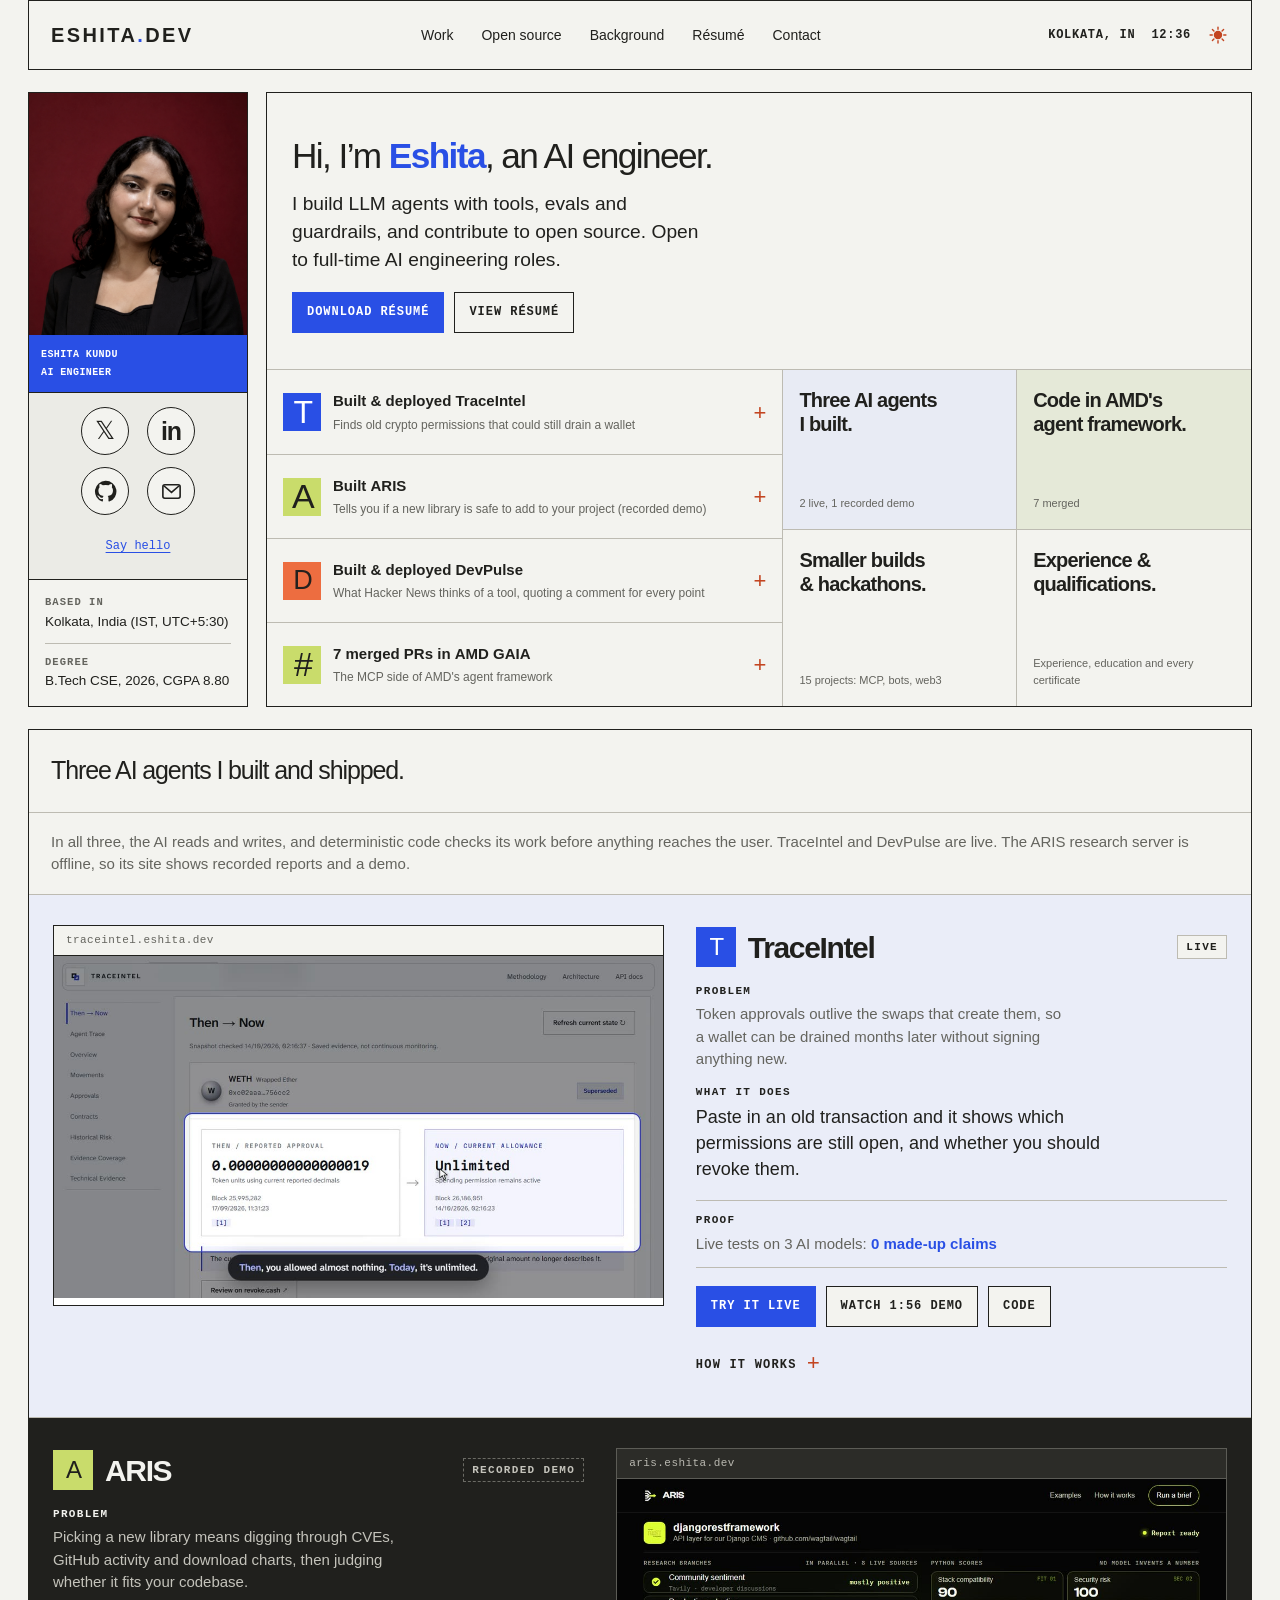
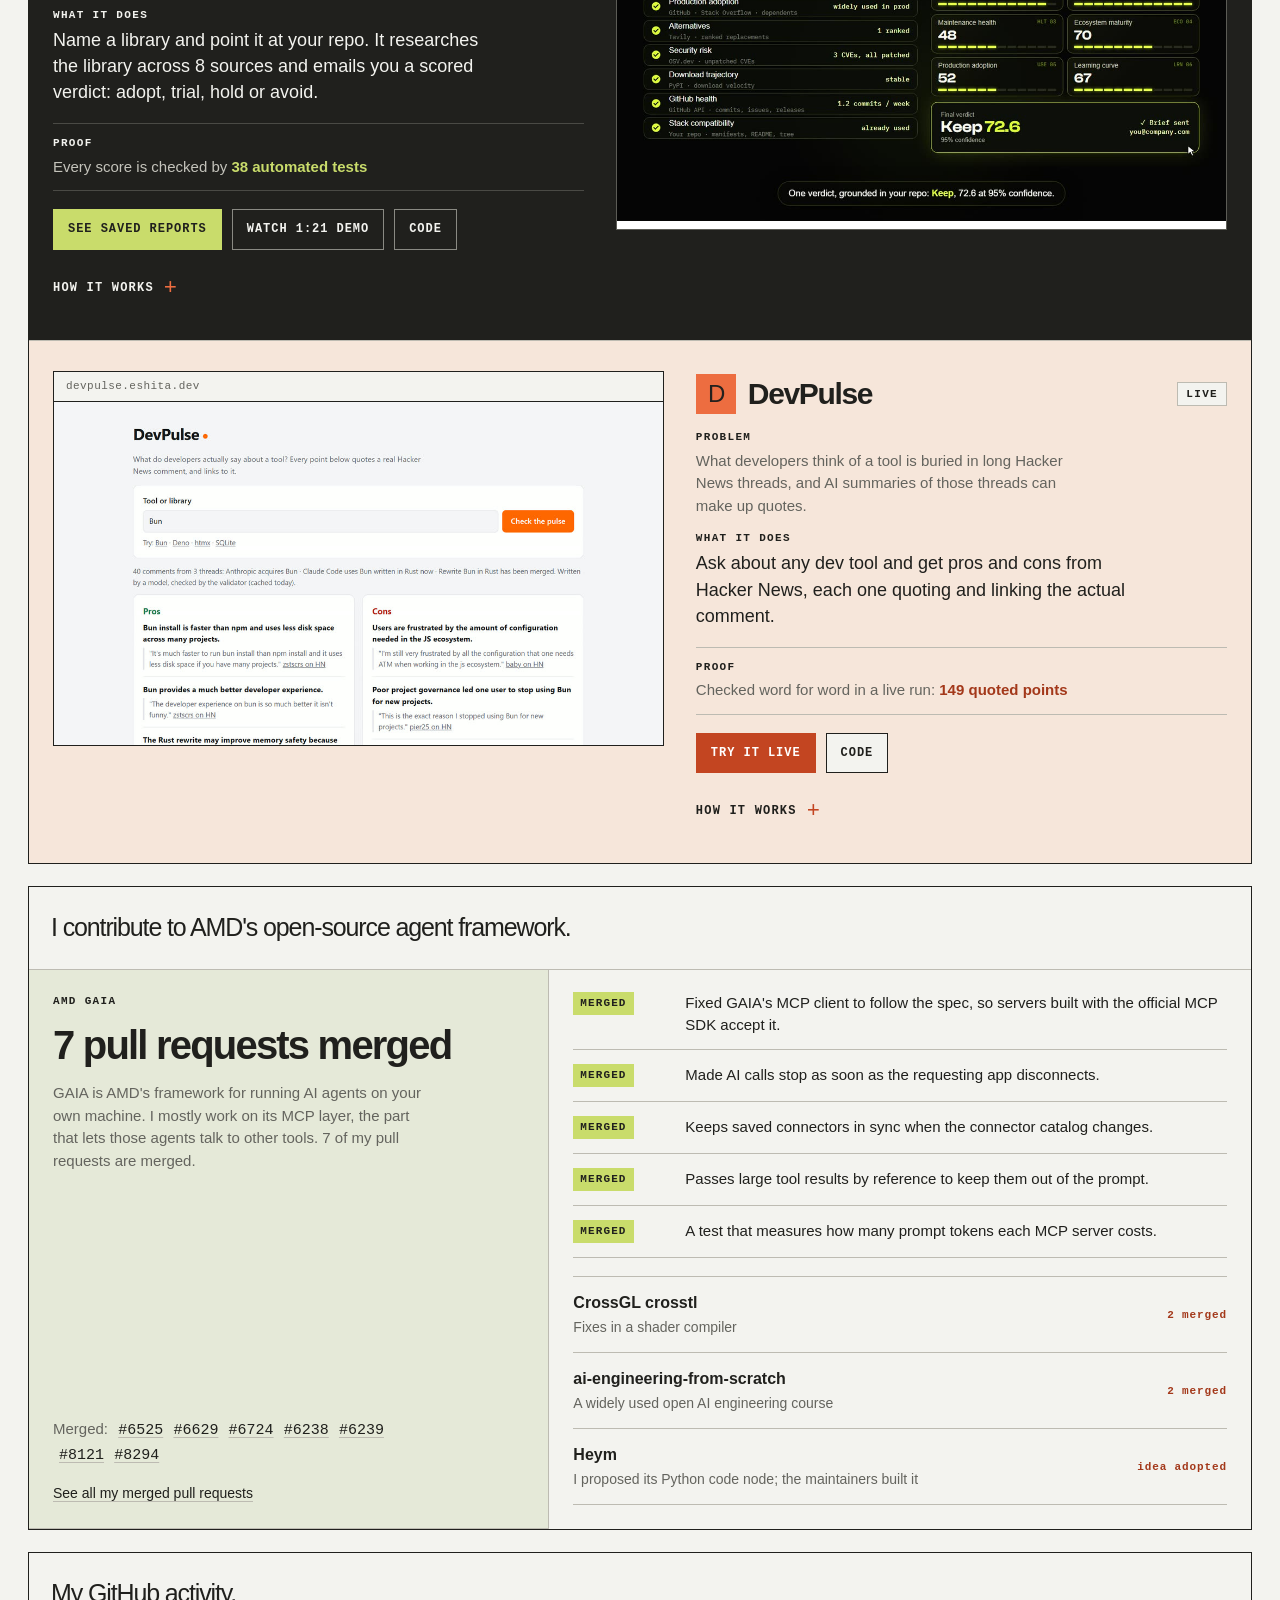
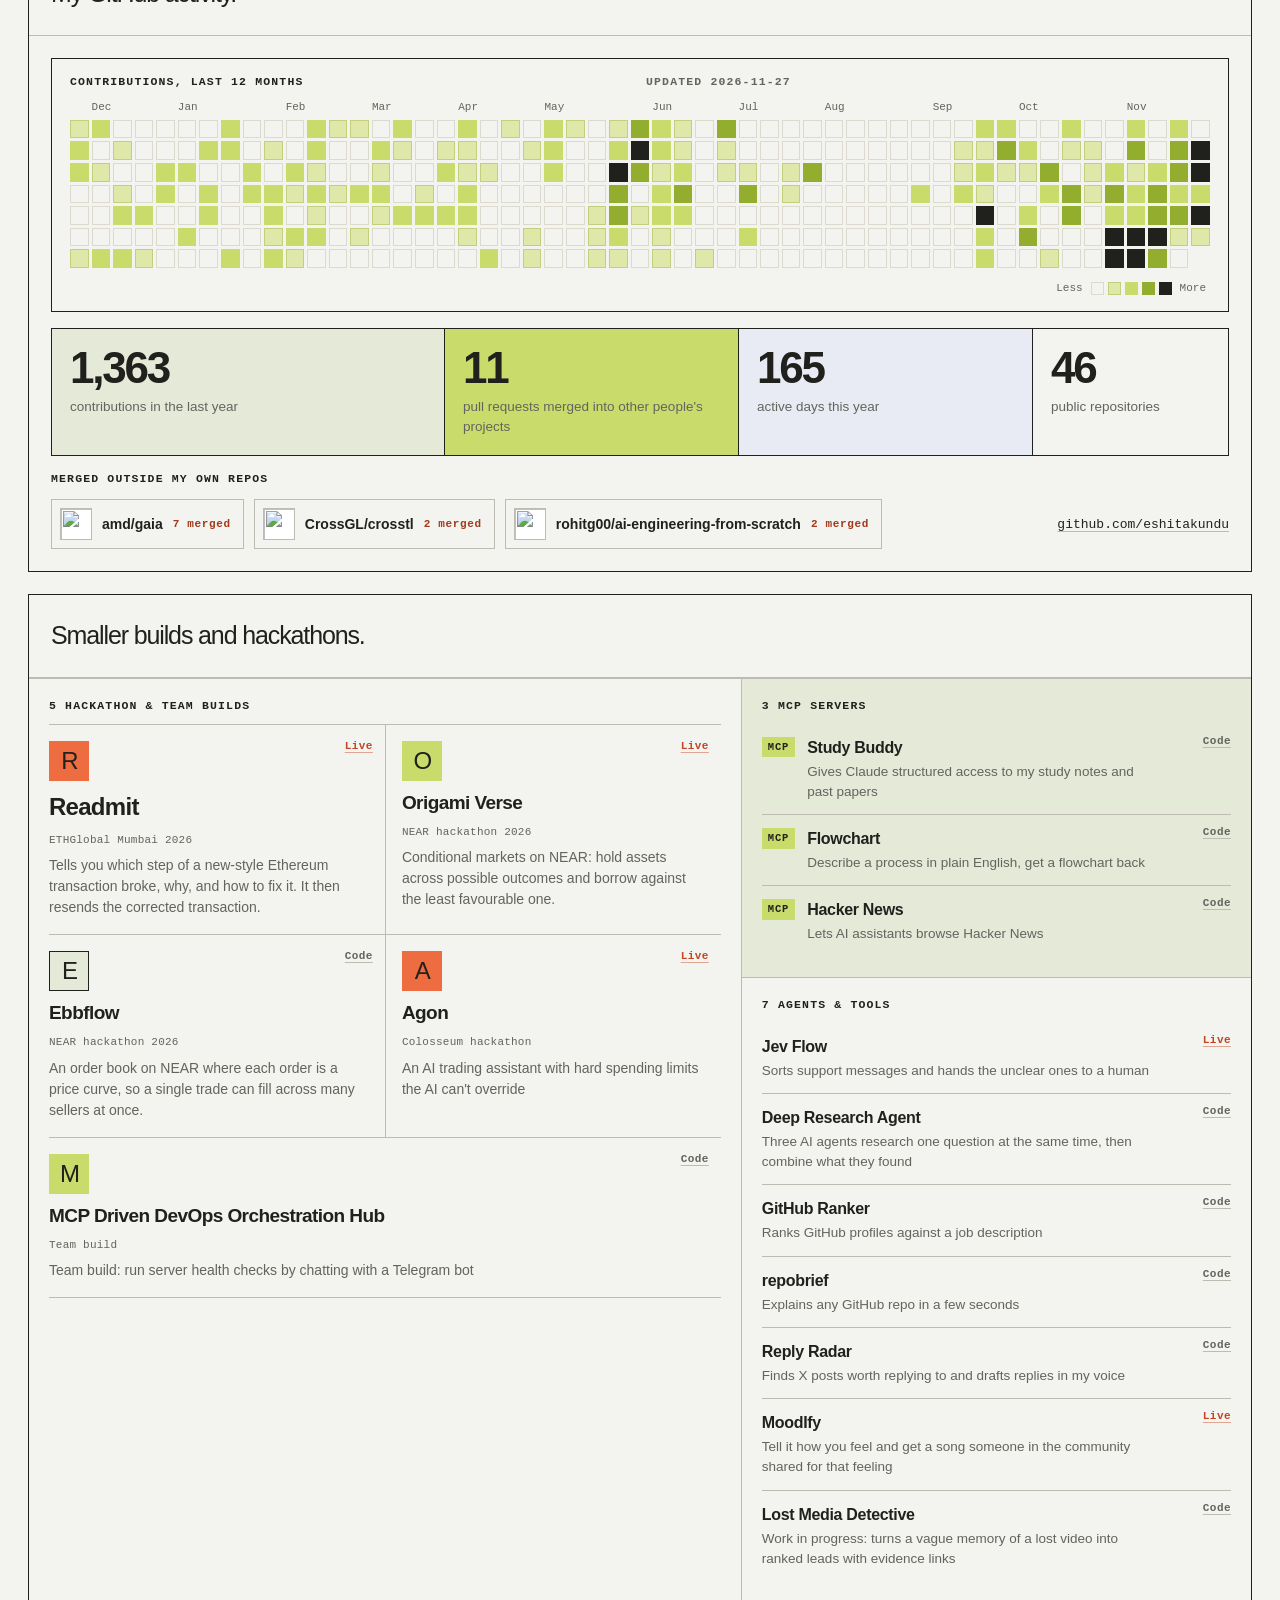
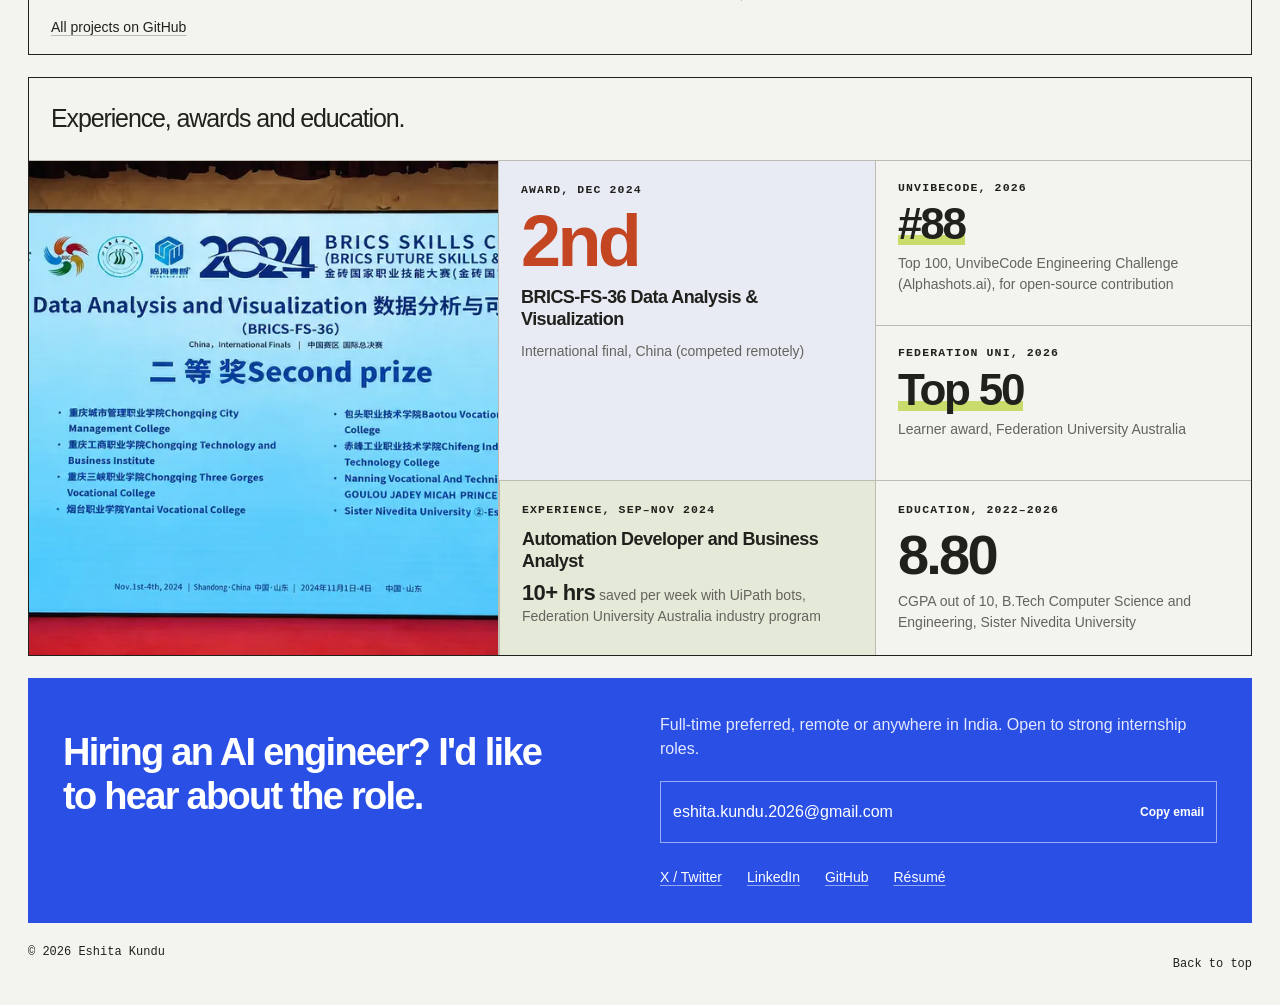
==== commit 8b70c719: "Refresh GitHub stats" ====
--- a/index.html
+++ b/index.html
@@ -92,10 +92,10 @@
 </section>
 
 <section class="section" id="github" aria-labelledby="gh-h"><div class="section-head"><h2 id="gh-h">My GitHub activity.</h2></div>
-<!-- github-block:start --><div id="github-block"><div class="gh-cal-panel"><div class="gh-cal-head"><span class="tile-label">CONTRIBUTIONS, LAST 12 MONTHS</span><span class="tile-label">UPDATED 2026-11-26</span></div>
-<div class="gh-cal-scroll"><div class="gh-months"><span style="grid-column:2">Dec</span><span style="grid-column:6">Jan</span><span style="grid-column:11">Feb</span><span style="grid-column:15">Mar</span><span style="grid-column:19">Apr</span><span style="grid-column:23">May</span><span style="grid-column:28">Jun</span><span style="grid-column:32">Jul</span><span style="grid-column:36">Aug</span><span style="grid-column:41">Sep</span><span style="grid-column:45">Oct</span><span style="grid-column:50">Nov</span></div><div class="gh-cal" role="img" aria-label="1,291 GitHub contributions in the last year"><i class="l1" style="--c:0" title="3 contributions on 2025-11-23"></i><i class="l2" style="--c:0" title="4 contributions on 2025-11-24"></i><i class="l2" style="--c:0" title="4 contributions on 2025-11-25"></i><i class="l0" style="--c:0" title="0 contributions on 2025-11-26"></i><i class="l0" style="--c:0" title="0 contributions on 2025-11-27"></i><i class="l0" style="--c:0" title="0 contributions on 2025-11-28"></i><i class="l1" style="--c:0" title="3 contributions on 2025-11-29"></i><i class="l2" style="--c:1" title="5 contributions on 2025-11-30"></i><i class="l0" style="--c:1" title="0 contributions on 2025-12-01"></i><i class="l1" style="--c:1" title="3 contributions on 2025-12-02"></i><i class="l0" style="--c:1" title="0 contributions on 2025-12-03"></i><i class="l0" style="--c:1" title="0 contributions on 2025-12-04"></i><i class="l0" style="--c:1" title="0 contributions on 2025-12-05"></i><i class="l2" style="--c:1" title="5 contributions on 2025-12-06"></i><i class="l0" style="--c:2" title="0 contributions on 2025-12-07"></i><i class="l1" style="--c:2" title="3 contributions on 2025-12-08"></i><i class="l0" style="--c:2" title="0 contributions on 2025-12-09"></i><i class="l1" style="--c:2" title="3 contributions on 2025-12-10"></i><i class="l2" style="--c:2" title="5 contributions on 2025-12-11"></i><i class="l0" style="--c:2" title="0 contributions on 2025-12-12"></i><i class="l2" style="--c:2" title="5 contributions on 2025-12-13"></i><i class="l0" style="--c:3" title="0 contributions on 2025-12-14"></i><i class="l0" style="--c:3" title="0 contributions on 2025-12-15"></i><i class="l0" style="--c:3" title="0 contributions on 2025-12-16"></i><i class="l0" style="--c:3" title="0 contributions on 2025-12-17"></i><i class="l2" style="--c:3" title="4 contributions on 2025-12-18"></i><i class="l0" style="--c:3" title="0 contributions on 2025-12-19"></i><i class="l1" style="--c:3" title="2 contributions on 2025-12-20"></i><i class="l0" style="--c:4" title="0 contributions on 2025-12-21"></i><i class="l0" style="--c:4" title="0 contributions on 2025-12-22"></i><i class="l2" style="--c:4" title="4 contributions on 2025-12-23"></i><i class="l2" style="--c:4" title="4 contributions on 2025-12-24"></i><i class="l0" style="--c:4" title="0 contributions on 2025-12-25"></i><i class="l0" style="--c:4" title="0 contributions on 2025-12-26"></i><i class="l0" style="--c:4" title="0 contributions on 2025-12-27"></i><i class="l0" style="--c:5" title="0 contributions on 2025-12-28"></i><i class="l0" style="--c:5" title="0 contributions on 2025-12-29"></i><i class="l2" style="--c:5" title="4 contributions on 2025-12-30"></i><i class="l0" style="--c:5" title="0 contributions on 2025-12-31"></i><i class="l0" style="--c:5" title="0 contributions on 2026-01-01"></i><i class="l2" style="--c:5" title="6 contributions on 2026-01-02"></i><i class="l0" style="--c:5" title="0 contributions on 2026-01-03"></i><i class="l0" style="--c:6" title="0 contributions on 2026-01-04"></i><i class="l2" style="--c:6" title="4 contributions on 2026-01-05"></i><i class="l0" style="--c:6" title="0 contributions on 2026-01-06"></i><i class="l2" style="--c:6" title="5 contributions on 2026-01-07"></i><i class="l2" style="--c:6" title="6 contributions on 2026-01-08"></i><i class="l0" style="--c:6" title="0 contributions on 2026-01-09"></i><i class="l0" style="--c:6" title="0 contributions on 2026-01-10"></i><i class="l2" style="--c:7" title="5 contributions on 2026-01-11"></i><i class="l2" style="--c:7" title="5 contributions on 2026-01-12"></i><i class="l0" style="--c:7" title="0 contributions on 2026-01-13"></i><i class="l0" style="--c:7" title="0 contributions on 2026-01-14"></i><i class="l0" style="--c:7" title="0 contributions on 2026-01-15"></i><i class="l0" style="--c:7" title="0 contributions on 2026-01-16"></i><i class="l2" style="--c:7" title="5 contributions on 2026-01-17"></i><i class="l0" style="--c:8" title="0 contributions on 2026-01-18"></i><i class="l0" style="--c:8" title="0 contributions on 2026-01-19"></i><i class="l2" style="--c:8" title="4 contributions on 2026-01-20"></i><i class="l2" style="--c:8" title="4 contributions on 2026-01-21"></i><i class="l0" style="--c:8" title="0 contributions on 2026-01-22"></i><i class="l0" style="--c:8" title="0 contributions on 2026-01-23"></i><i class="l0" style="--c:8" title="0 contributions on 2026-01-24"></i><i class="l0" style="--c:9" title="0 contributions on 2026-01-25"></i><i class="l1" style="--c:9" title="2 contributions on 2026-01-26"></i><i class="l0" style="--c:9" title="0 contributions on 2026-01-27"></i><i class="l2" style="--c:9" title="6 contributions on 2026-01-28"></i><i class="l2" style="--c:9" title="7 contributions on 2026-01-29"></i><i class="l1" style="--c:9" title="2 contributions on 2026-01-30"></i><i class="l2" style="--c:9" title="4 contributions on 2026-01-31"></i><i class="l0" style="--c:10" title="0 contributions on 2026-02-01"></i><i class="l0" style="--c:10" title="0 contributions on 2026-02-02"></i><i class="l2" style="--c:10" title="6 contributions on 2026-02-03"></i><i class="l1" style="--c:10" title="1 contribution on 2026-02-04"></i><i class="l0" style="--c:10" title="0 contributions on 2026-02-05"></i><i class="l2" style="--c:10" title="6 contributions on 2026-02-06"></i><i class="l1" style="--c:10" title="1 contribution on 2026-02-07"></i><i class="l2" style="--c:11" title="6 contributions on 2026-02-08"></i><i class="l2" style="--c:11" title="6 contributions on 2026-02-09"></i><i class="l1" style="--c:11" title="1 contribution on 2026-02-10"></i><i class="l2" style="--c:11" title="6 contributions on 2026-02-11"></i><i class="l1" style="--c:11" title="1 contribution on 2026-02-12"></i><i class="l2" style="--c:11" title="4 contributions on 2026-02-13"></i><i class="l0" style="--c:11" title="0 contributions on 2026-02-14"></i><i class="l1" style="--c:12" title="3 contributions on 2026-02-15"></i><i class="l0" style="--c:12" title="0 contributions on 2026-02-16"></i><i class="l0" style="--c:12" title="0 contributions on 2026-02-17"></i><i class="l1" style="--c:12" title="3 contributions on 2026-02-18"></i><i class="l0" style="--c:12" title="0 contributions on 2026-02-19"></i><i class="l0" style="--c:12" title="0 contributions on 2026-02-20"></i><i class="l0" style="--c:12" title="0 contributions on 2026-02-21"></i><i class="l1" style="--c:13" title="3 contributions on 2026-02-22"></i><i class="l0" style="--c:13" title="0 contributions on 2026-02-23"></i><i class="l0" style="--c:13" title="0 contributions on 2026-02-24"></i><i class="l2" style="--c:13" title="5 contributions on 2026-02-25"></i><i class="l0" style="--c:13" title="0 contributions on 2026-02-26"></i><i class="l1" style="--c:13" title="2 contributions on 2026-02-27"></i><i class="l0" style="--c:13" title="0 contributions on 2026-02-28"></i><i class="l0" style="--c:14" title="0 contributions on 2026-03-01"></i><i class="l2" style="--c:14" title="6 contributions on 2026-03-02"></i><i class="l1" style="--c:14" title="1 contribution on 2026-03-03"></i><i class="l2" style="--c:14" title="6 contributions on 2026-03-04"></i><i class="l1" style="--c:14" title="2 contributions on 2026-03-05"></i><i class="l0" style="--c:14" title="0 contributions on 2026-03-06"></i><i class="l0" style="--c:14" title="0 contributions on 2026-03-07"></i><i class="l2" style="--c:15" title="6 contributions on 2026-03-08"></i><i class="l1" style="--c:15" title="1 contribution on 2026-03-09"></i><i class="l0" style="--c:15" title="0 contributions on 2026-03-10"></i><i class="l0" style="--c:15" title="0 contributions on 2026-03-11"></i><i class="l2" style="--c:15" title="4 contributions on 2026-03-12"></i><i class="l0" style="--c:15" title="0 contributions on 2026-03-13"></i><i class="l0" style="--c:15" title="0 contributions on 2026-03-14"></i><i class="l0" style="--c:16" title="0 contributions on 2026-03-15"></i><i class="l0" style="--c:16" title="0 contributions on 2026-03-16"></i><i class="l0" style="--c:16" title="0 contributions on 2026-03-17"></i><i class="l1" style="--c:16" title="3 contributions on 2026-03-18"></i><i class="l2" style="--c:16" title="5 contributions on 2026-03-19"></i><i class="l0" style="--c:16" title="0 contributions on 2026-03-20"></i><i class="l0" style="--c:16" title="0 contributions on 2026-03-21"></i><i class="l0" style="--c:17" title="0 contributions on 2026-03-22"></i><i class="l1" style="--c:17" title="3 contributions on 2026-03-23"></i><i class="l2" style="--c:17" title="4 contributions on 2026-03-24"></i><i class="l0" style="--c:17" title="0 contributions on 2026-03-25"></i><i class="l2" style="--c:17" title="5 contributions on 2026-03-26"></i><i class="l0" style="--c:17" title="0 contributions on 2026-03-27"></i><i class="l0" style="--c:17" title="0 contributions on 2026-03-28"></i><i class="l2" style="--c:18" title="6 contributions on 2026-03-29"></i><i class="l1" style="--c:18" title="2 contributions on 2026-03-30"></i><i class="l1" style="--c:18" title="1 contribution on 2026-03-31"></i><i class="l2" style="--c:18" title="5 contributions on 2026-04-01"></i><i class="l2" style="--c:18" title="6 contributions on 2026-04-02"></i><i class="l1" style="--c:18" title="1 contribution on 2026-04-03"></i><i class="l0" style="--c:18" title="0 contributions on 2026-04-04"></i><i class="l0" style="--c:19" title="0 contributions on 2026-04-05"></i><i class="l0" style="--c:19" title="0 contributions on 2026-04-06"></i><i class="l1" style="--c:19" title="2 contributions on 2026-04-07"></i><i class="l0" style="--c:19" title="0 contributions on 2026-04-08"></i><i class="l0" style="--c:19" title="0 contributions on 2026-04-09"></i><i class="l0" style="--c:19" title="0 contributions on 2026-04-10"></i><i class="l2" style="--c:19" title="6 contributions on 2026-04-11"></i><i class="l1" style="--c:20" title="2 contributions on 2026-04-12"></i><i class="l0" style="--c:20" title="0 contributions on 2026-04-13"></i><i class="l0" style="--c:20" title="0 contributions on 2026-04-14"></i><i class="l0" style="--c:20" title="0 contributions on 2026-04-15"></i><i class="l0" style="--c:20" title="0 contributions on 2026-04-16"></i><i class="l0" style="--c:20" title="0 contributions on 2026-04-17"></i><i class="l0" style="--c:20" title="0 contributions on 2026-04-18"></i><i class="l0" style="--c:21" title="0 contributions on 2026-04-19"></i><i class="l1" style="--c:21" title="3 contributions on 2026-04-20"></i><i class="l0" style="--c:21" title="0 contributions on 2026-04-21"></i><i class="l0" style="--c:21" title="0 contributions on 2026-04-22"></i><i class="l0" style="--c:21" title="0 contributions on 2026-04-23"></i><i class="l1" style="--c:21" title="1 contribution on 2026-04-24"></i><i class="l1" style="--c:21" title="1 contribution on 2026-04-25"></i><i class="l2" style="--c:22" title="6 contributions on 2026-04-26"></i><i class="l2" style="--c:22" title="4 contributions on 2026-04-27"></i><i class="l2" style="--c:22" title="7 contributions on 2026-04-28"></i><i class="l0" style="--c:22" title="0 contributions on 2026-04-29"></i><i class="l0" style="--c:22" title="0 contributions on 2026-04-30"></i><i class="l0" style="--c:22" title="0 contributions on 2026-05-01"></i><i class="l0" style="--c:22" title="0 contributions on 2026-05-02"></i><i class="l1" style="--c:23" title="1 contribution on 2026-05-03"></i><i class="l0" style="--c:23" title="0 contributions on 2026-05-04"></i><i class="l0" style="--c:23" title="0 contributions on 2026-05-05"></i><i class="l0" style="--c:23" title="0 contributions on 2026-05-06"></i><i class="l0" style="--c:23" title="0 contributions on 2026-05-07"></i><i class="l0" style="--c:23" title="0 contributions on 2026-05-08"></i><i class="l0" style="--c:23" title="0 contributions on 2026-05-09"></i><i class="l0" style="--c:24" title="0 contributions on 2026-05-10"></i><i class="l0" style="--c:24" title="0 contributions on 2026-05-11"></i><i class="l0" style="--c:24" title="0 contributions on 2026-05-12"></i><i class="l0" style="--c:24" title="0 contributions on 2026-05-13"></i><i class="l1" style="--c:24" title="1 contribution on 2026-05-14"></i><i class="l1" style="--c:24" title="1 contribution on 2026-05-15"></i><i class="l1" style="--c:24" title="1 contribution on 2026-05-16"></i><i class="l1" style="--c:25" title="1 contribution on 2026-05-17"></i><i class="l2" style="--c:25" title="4 contributions on 2026-05-18"></i><i class="l4" style="--c:25" title="46 contributions on 2026-05-19"></i><i class="l3" style="--c:25" title="10 contributions on 2026-05-20"></i><i class="l3" style="--c:25" title="15 contributions on 2026-05-21"></i><i class="l2" style="--c:25" title="7 contributions on 2026-05-22"></i><i class="l1" style="--c:25" title="3 contributions on 2026-05-23"></i><i class="l3" style="--c:26" title="10 contributions on 2026-05-24"></i><i class="l4" style="--c:26" title="37 contributions on 2026-05-25"></i><i class="l3" style="--c:26" title="13 contributions on 2026-05-26"></i><i class="l0" style="--c:26" title="0 contributions on 2026-05-27"></i><i class="l1" style="--c:26" title="2 contributions on 2026-05-28"></i><i class="l0" style="--c:26" title="0 contributions on 2026-05-29"></i><i class="l0" style="--c:26" title="0 contributions on 2026-05-30"></i><i class="l2" style="--c:27" title="9 contributions on 2026-05-31"></i><i class="l2" style="--c:27" title="7 contributions on 2026-06-01"></i><i class="l1" style="--c:27" title="1 contribution on 2026-06-02"></i><i class="l2" style="--c:27" title="4 contributions on 2026-06-03"></i><i class="l2" style="--c:27" title="4 contributions on 2026-06-04"></i><i class="l1" style="--c:27" title="3 contributions on 2026-06-05"></i><i class="l1" style="--c:27" title="2 contributions on 2026-06-06"></i><i class="l1" style="--c:28" title="3 contributions on 2026-06-07"></i><i class="l1" style="--c:28" title="2 contributions on 2026-06-08"></i><i class="l2" style="--c:28" title="4 contributions on 2026-06-09"></i><i class="l3" style="--c:28" title="10 contributions on 2026-06-10"></i><i class="l2" style="--c:28" title="7 contributions on 2026-06-11"></i><i class="l0" style="--c:28" title="0 contributions on 2026-06-12"></i><i class="l0" style="--c:28" title="0 contributions on 2026-06-13"></i><i class="l0" style="--c:29" title="0 contributions on 2026-06-14"></i><i class="l0" style="--c:29" title="0 contributions on 2026-06-15"></i><i class="l0" style="--c:29" title="0 contributions on 2026-06-16"></i><i class="l0" style="--c:29" title="0 contributions on 2026-06-17"></i><i class="l0" style="--c:29" title="0 contributions on 2026-06-18"></i><i class="l0" style="--c:29" title="0 contributions on 2026-06-19"></i><i class="l1" style="--c:29" title="1 contribution on 2026-06-20"></i><i class="l3" style="--c:30" title="13 contributions on 2026-06-21"></i><i class="l1" style="--c:30" title="1 contribution on 2026-06-22"></i><i class="l1" style="--c:30" title="1 contribution on 2026-06-23"></i><i class="l0" style="--c:30" title="0 contributions on 2026-06-24"></i><i class="l0" style="--c:30" title="0 contributions on 2026-06-25"></i><i class="l0" style="--c:30" title="0 contributions on 2026-06-26"></i><i class="l0" style="--c:30" title="0 contributions on 2026-06-27"></i><i class="l0" style="--c:31" title="0 contributions on 2026-06-28"></i><i class="l0" style="--c:31" title="0 contributions on 2026-06-29"></i><i class="l1" style="--c:31" title="3 contributions on 2026-06-30"></i><i class="l3" style="--c:31" title="20 contributions on 2026-07-01"></i><i class="l0" style="--c:31" title="0 contributions on 2026-07-02"></i><i class="l2" style="--c:31" title="4 contributions on 2026-07-03"></i><i class="l0" style="--c:31" title="0 contributions on 2026-07-04"></i><i class="l0" style="--c:32" title="0 contributions on 2026-07-05"></i><i class="l0" style="--c:32" title="0 contributions on 2026-07-06"></i><i class="l0" style="--c:32" title="0 contributions on 2026-07-07"></i><i class="l0" style="--c:32" title="0 contributions on 2026-07-08"></i><i class="l0" style="--c:32" title="0 contributions on 2026-07-09"></i><i class="l0" style="--c:32" title="0 contributions on 2026-07-10"></i><i class="l0" style="--c:32" title="0 contributions on 2026-07-11"></i><i class="l0" style="--c:33" title="0 contributions on 2026-07-12"></i><i class="l0" style="--c:33" title="0 contributions on 2026-07-13"></i><i class="l1" style="--c:33" title="1 contribution on 2026-07-14"></i><i class="l1" style="--c:33" title="1 contribution on 2026-07-15"></i><i class="l0" style="--c:33" title="0 contributions on 2026-07-16"></i><i class="l0" style="--c:33" title="0 contributions on 2026-07-17"></i><i class="l0" style="--c:33" title="0 contributions on 2026-07-18"></i><i class="l0" style="--c:34" title="0 contributions on 2026-07-19"></i><i class="l0" style="--c:34" title="0 contributions on 2026-07-20"></i><i class="l3" style="--c:34" title="10 contributions on 2026-07-21"></i><i class="l0" style="--c:34" title="0 contributions on 2026-07-22"></i><i class="l0" style="--c:34" title="0 contributions on 2026-07-23"></i><i class="l0" style="--c:34" title="0 contributions on 2026-07-24"></i><i class="l0" style="--c:34" title="0 contributions on 2026-07-25"></i><i class="l0" style="--c:35" title="0 contributions on 2026-07-26"></i><i class="l0" style="--c:35" title="0 contributions on 2026-07-27"></i><i class="l0" style="--c:35" title="0 contributions on 2026-07-28"></i><i class="l0" style="--c:35" title="0 contributions on 2026-07-29"></i><i class="l0" style="--c:35" title="0 contributions on 2026-07-30"></i><i class="l0" style="--c:35" title="0 contributions on 2026-07-31"></i><i class="l0" style="--c:35" title="0 contributions on 2026-08-01"></i><i class="l0" style="--c:36" title="0 contributions on 2026-08-02"></i><i class="l0" style="--c:36" title="0 contributions on 2026-08-03"></i><i class="l0" style="--c:36" title="0 contributions on 2026-08-04"></i><i class="l0" style="--c:36" title="0 contributions on 2026-08-05"></i><i class="l0" style="--c:36" title="0 contributions on 2026-08-06"></i><i class="l0" style="--c:36" title="0 contributions on 2026-08-07"></i><i class="l0" style="--c:36" title="0 contributions on 2026-08-08"></i><i class="l0" style="--c:37" title="0 contributions on 2026-08-09"></i><i class="l0" style="--c:37" title="0 contributions on 2026-08-10"></i><i class="l0" style="--c:37" title="0 contributions on 2026-08-11"></i><i class="l0" style="--c:37" title="0 contributions on 2026-08-12"></i><i class="l0" style="--c:37" title="0 contributions on 2026-08-13"></i><i class="l0" style="--c:37" title="0 contributions on 2026-08-14"></i><i class="l0" style="--c:37" title="0 contributions on 2026-08-15"></i><i class="l0" style="--c:38" title="0 contributions on 2026-08-16"></i><i class="l0" style="--c:38" title="0 contributions on 2026-08-17"></i><i class="l0" style="--c:38" title="0 contributions on 2026-08-18"></i><i class="l0" style="--c:38" title="0 contributions on 2026-08-19"></i><i class="l0" style="--c:38" title="0 contributions on 2026-08-20"></i><i class="l0" style="--c:38" title="0 contributions on 2026-08-21"></i><i class="l0" style="--c:38" title="0 contributions on 2026-08-22"></i><i class="l0" style="--c:39" title="0 contributions on 2026-08-23"></i><i class="l0" style="--c:39" title="0 contributions on 2026-08-24"></i><i class="l0" style="--c:39" title="0 contributions on 2026-08-25"></i><i class="l2" style="--c:39" title="4 contributions on 2026-08-26"></i><i class="l0" style="--c:39" title="0 contributions on 2026-08-27"></i><i class="l0" style="--c:39" title="0 contributions on 2026-08-28"></i><i class="l0" style="--c:39" title="0 contributions on 2026-08-29"></i><i class="l0" style="--c:40" title="0 contributions on 2026-08-30"></i><i class="l0" style="--c:40" title="0 contributions on 2026-08-31"></i><i class="l0" style="--c:40" title="0 contributions on 2026-09-01"></i><i class="l0" style="--c:40" title="0 contributions on 2026-09-02"></i><i class="l0" style="--c:40" title="0 contributions on 2026-09-03"></i><i class="l0" style="--c:40" title="0 contributions on 2026-09-04"></i><i class="l0" style="--c:40" title="0 contributions on 2026-09-05"></i><i class="l0" style="--c:41" title="0 contributions on 2026-09-06"></i><i class="l1" style="--c:41" title="1 contribution on 2026-09-07"></i><i class="l1" style="--c:41" title="2 contributions on 2026-09-08"></i><i class="l2" style="--c:41" title="5 contributions on 2026-09-09"></i><i class="l0" style="--c:41" title="0 contributions on 2026-09-10"></i><i class="l0" style="--c:41" title="0 contributions on 2026-09-11"></i><i class="l0" style="--c:41" title="0 contributions on 2026-09-12"></i><i class="l2" style="--c:42" title="4 contributions on 2026-09-13"></i><i class="l1" style="--c:42" title="1 contribution on 2026-09-14"></i><i class="l2" style="--c:42" title="8 contributions on 2026-09-15"></i><i class="l1" style="--c:42" title="2 contributions on 2026-09-16"></i><i class="l4" style="--c:42" title="34 contributions on 2026-09-17"></i><i class="l2" style="--c:42" title="6 contributions on 2026-09-18"></i><i class="l2" style="--c:42" title="4 contributions on 2026-09-19"></i><i class="l2" style="--c:43" title="6 contributions on 2026-09-20"></i><i class="l3" style="--c:43" title="13 contributions on 2026-09-21"></i><i class="l1" style="--c:43" title="1 contribution on 2026-09-22"></i><i class="l0" style="--c:43" title="0 contributions on 2026-09-23"></i><i class="l0" style="--c:43" title="0 contributions on 2026-09-24"></i><i class="l0" style="--c:43" title="0 contributions on 2026-09-25"></i><i class="l0" style="--c:43" title="0 contributions on 2026-09-26"></i><i class="l0" style="--c:44" title="0 contributions on 2026-09-27"></i><i class="l2" style="--c:44" title="4 contributions on 2026-09-28"></i><i class="l1" style="--c:44" title="1 contribution on 2026-09-29"></i><i class="l0" style="--c:44" title="0 contributions on 2026-09-30"></i><i class="l2" style="--c:44" title="5 contributions on 2026-10-01"></i><i class="l3" style="--c:44" title="12 contributions on 2026-10-02"></i><i class="l0" style="--c:44" title="0 contributions on 2026-10-03"></i><i class="l0" style="--c:45" title="0 contributions on 2026-10-04"></i><i class="l0" style="--c:45" title="0 contributions on 2026-10-05"></i><i class="l3" style="--c:45" title="12 contributions on 2026-10-06"></i><i class="l2" style="--c:45" title="5 contributions on 2026-10-07"></i><i class="l0" style="--c:45" title="0 contributions on 2026-10-08"></i><i class="l0" style="--c:45" title="0 contributions on 2026-10-09"></i><i class="l1" style="--c:45" title="2 contributions on 2026-10-10"></i><i class="l2" style="--c:46" title="4 contributions on 2026-10-11"></i><i class="l1" style="--c:46" title="2 contributions on 2026-10-12"></i><i class="l0" style="--c:46" title="0 contributions on 2026-10-13"></i><i class="l3" style="--c:46" title="23 contributions on 2026-10-14"></i><i class="l3" style="--c:46" title="18 contributions on 2026-10-15"></i><i class="l0" style="--c:46" title="0 contributions on 2026-10-16"></i><i class="l0" style="--c:46" title="0 contributions on 2026-10-17"></i><i class="l0" style="--c:47" title="0 contributions on 2026-10-18"></i><i class="l1" style="--c:47" title="2 contributions on 2026-10-19"></i><i class="l1" style="--c:47" title="2 contributions on 2026-10-20"></i><i class="l1" style="--c:47" title="1 contribution on 2026-10-21"></i><i class="l0" style="--c:47" title="0 contributions on 2026-10-22"></i><i class="l0" style="--c:47" title="0 contributions on 2026-10-23"></i><i class="l0" style="--c:47" title="0 contributions on 2026-10-24"></i><i class="l0" style="--c:48" title="0 contributions on 2026-10-25"></i><i class="l0" style="--c:48" title="0 contributions on 2026-10-26"></i><i class="l2" style="--c:48" title="4 contributions on 2026-10-27"></i><i class="l3" style="--c:48" title="16 contributions on 2026-10-28"></i><i class="l2" style="--c:48" title="8 contributions on 2026-10-29"></i><i class="l4" style="--c:48" title="67 contributions on 2026-10-30"></i><i class="l4" style="--c:48" title="43 contributions on 2026-10-31"></i><i class="l2" style="--c:49" title="7 contributions on 2026-11-01"></i><i class="l3" style="--c:49" title="10 contributions on 2026-11-02"></i><i class="l1" style="--c:49" title="1 contribution on 2026-11-03"></i><i class="l2" style="--c:49" title="6 contributions on 2026-11-04"></i><i class="l2" style="--c:49" title="6 contributions on 2026-11-05"></i><i class="l4" style="--c:49" title="65 contributions on 2026-11-06"></i><i class="l4" style="--c:49" title="85 contributions on 2026-11-07"></i><i class="l0" style="--c:50" title="0 contributions on 2026-11-08"></i><i class="l0" style="--c:50" title="0 contributions on 2026-11-09"></i><i class="l2" style="--c:50" title="5 contributions on 2026-11-10"></i><i class="l3" style="--c:50" title="13 contributions on 2026-11-11"></i><i class="l3" style="--c:50" title="18 contributions on 2026-11-12"></i><i class="l4" style="--c:50" title="32 contributions on 2026-11-13"></i><i class="l3" style="--c:50" title="13 contributions on 2026-11-14"></i><i class="l2" style="--c:51" title="6 contributions on 2026-11-15"></i><i class="l3" style="--c:51" title="16 contributions on 2026-11-16"></i><i class="l3" style="--c:51" title="15 contributions on 2026-11-17"></i><i class="l2" style="--c:51" title="7 contributions on 2026-11-18"></i><i class="l3" style="--c:51" title="19 contributions on 2026-11-19"></i><i class="l1" style="--c:51" title="1 contribution on 2026-11-20"></i><i class="l0" style="--c:51" title="0 contributions on 2026-11-21"></i><i class="l0" style="--c:52" title="0 contributions on 2026-11-22"></i><i class="l4" style="--c:52" title="31 contributions on 2026-11-23"></i><i class="l4" style="--c:52" title="57 contributions on 2026-11-24"></i><i class="l2" style="--c:52" title="5 contributions on 2026-11-25"></i><i class="l2" style="--c:52" title="9 contributions on 2026-11-26"></i></div></div>
+<!-- github-block:start --><div id="github-block"><div class="gh-cal-panel"><div class="gh-cal-head"><span class="tile-label">CONTRIBUTIONS, LAST 12 MONTHS</span><span class="tile-label">UPDATED 2026-11-27</span></div>
+<div class="gh-cal-scroll"><div class="gh-months"><span style="grid-column:2">Dec</span><span style="grid-column:6">Jan</span><span style="grid-column:11">Feb</span><span style="grid-column:15">Mar</span><span style="grid-column:19">Apr</span><span style="grid-column:23">May</span><span style="grid-column:28">Jun</span><span style="grid-column:32">Jul</span><span style="grid-column:36">Aug</span><span style="grid-column:41">Sep</span><span style="grid-column:45">Oct</span><span style="grid-column:50">Nov</span></div><div class="gh-cal" role="img" aria-label="1,363 GitHub contributions in the last year"><i class="l1" style="--c:0" title="3 contributions on 2025-11-23"></i><i class="l2" style="--c:0" title="4 contributions on 2025-11-24"></i><i class="l2" style="--c:0" title="4 contributions on 2025-11-25"></i><i class="l0" style="--c:0" title="0 contributions on 2025-11-26"></i><i class="l0" style="--c:0" title="0 contributions on 2025-11-27"></i><i class="l0" style="--c:0" title="0 contributions on 2025-11-28"></i><i class="l1" style="--c:0" title="3 contributions on 2025-11-29"></i><i class="l2" style="--c:1" title="5 contributions on 2025-11-30"></i><i class="l0" style="--c:1" title="0 contributions on 2025-12-01"></i><i class="l1" style="--c:1" title="3 contributions on 2025-12-02"></i><i class="l0" style="--c:1" title="0 contributions on 2025-12-03"></i><i class="l0" style="--c:1" title="0 contributions on 2025-12-04"></i><i class="l0" style="--c:1" title="0 contributions on 2025-12-05"></i><i class="l2" style="--c:1" title="5 contributions on 2025-12-06"></i><i class="l0" style="--c:2" title="0 contributions on 2025-12-07"></i><i class="l1" style="--c:2" title="3 contributions on 2025-12-08"></i><i class="l0" style="--c:2" title="0 contributions on 2025-12-09"></i><i class="l1" style="--c:2" title="3 contributions on 2025-12-10"></i><i class="l2" style="--c:2" title="5 contributions on 2025-12-11"></i><i class="l0" style="--c:2" title="0 contributions on 2025-12-12"></i><i class="l2" style="--c:2" title="5 contributions on 2025-12-13"></i><i class="l0" style="--c:3" title="0 contributions on 2025-12-14"></i><i class="l0" style="--c:3" title="0 contributions on 2025-12-15"></i><i class="l0" style="--c:3" title="0 contributions on 2025-12-16"></i><i class="l0" style="--c:3" title="0 contributions on 2025-12-17"></i><i class="l2" style="--c:3" title="4 contributions on 2025-12-18"></i><i class="l0" style="--c:3" title="0 contributions on 2025-12-19"></i><i class="l1" style="--c:3" title="2 contributions on 2025-12-20"></i><i class="l0" style="--c:4" title="0 contributions on 2025-12-21"></i><i class="l0" style="--c:4" title="0 contributions on 2025-12-22"></i><i class="l2" style="--c:4" title="4 contributions on 2025-12-23"></i><i class="l2" style="--c:4" title="4 contributions on 2025-12-24"></i><i class="l0" style="--c:4" title="0 contributions on 2025-12-25"></i><i class="l0" style="--c:4" title="0 contributions on 2025-12-26"></i><i class="l0" style="--c:4" title="0 contributions on 2025-12-27"></i><i class="l0" style="--c:5" title="0 contributions on 2025-12-28"></i><i class="l0" style="--c:5" title="0 contributions on 2025-12-29"></i><i class="l2" style="--c:5" title="4 contributions on 2025-12-30"></i><i class="l0" style="--c:5" title="0 contributions on 2025-12-31"></i><i class="l0" style="--c:5" title="0 contributions on 2026-01-01"></i><i class="l2" style="--c:5" title="6 contributions on 2026-01-02"></i><i class="l0" style="--c:5" title="0 contributions on 2026-01-03"></i><i class="l0" style="--c:6" title="0 contributions on 2026-01-04"></i><i class="l2" style="--c:6" title="4 contributions on 2026-01-05"></i><i class="l0" style="--c:6" title="0 contributions on 2026-01-06"></i><i class="l2" style="--c:6" title="5 contributions on 2026-01-07"></i><i class="l2" style="--c:6" title="6 contributions on 2026-01-08"></i><i class="l0" style="--c:6" title="0 contributions on 2026-01-09"></i><i class="l0" style="--c:6" title="0 contributions on 2026-01-10"></i><i class="l2" style="--c:7" title="5 contributions on 2026-01-11"></i><i class="l2" style="--c:7" title="5 contributions on 2026-01-12"></i><i class="l0" style="--c:7" title="0 contributions on 2026-01-13"></i><i class="l0" style="--c:7" title="0 contributions on 2026-01-14"></i><i class="l0" style="--c:7" title="0 contributions on 2026-01-15"></i><i class="l0" style="--c:7" title="0 contributions on 2026-01-16"></i><i class="l2" style="--c:7" title="5 contributions on 2026-01-17"></i><i class="l0" style="--c:8" title="0 contributions on 2026-01-18"></i><i class="l0" style="--c:8" title="0 contributions on 2026-01-19"></i><i class="l2" style="--c:8" title="4 contributions on 2026-01-20"></i><i class="l2" style="--c:8" title="4 contributions on 2026-01-21"></i><i class="l0" style="--c:8" title="0 contributions on 2026-01-22"></i><i class="l0" style="--c:8" title="0 contributions on 2026-01-23"></i><i class="l0" style="--c:8" title="0 contributions on 2026-01-24"></i><i class="l0" style="--c:9" title="0 contributions on 2026-01-25"></i><i class="l1" style="--c:9" title="2 contributions on 2026-01-26"></i><i class="l0" style="--c:9" title="0 contributions on 2026-01-27"></i><i class="l2" style="--c:9" title="6 contributions on 2026-01-28"></i><i class="l2" style="--c:9" title="7 contributions on 2026-01-29"></i><i class="l1" style="--c:9" title="2 contributions on 2026-01-30"></i><i class="l2" style="--c:9" title="4 contributions on 2026-01-31"></i><i class="l0" style="--c:10" title="0 contributions on 2026-02-01"></i><i class="l0" style="--c:10" title="0 contributions on 2026-02-02"></i><i class="l2" style="--c:10" title="6 contributions on 2026-02-03"></i><i class="l1" style="--c:10" title="1 contribution on 2026-02-04"></i><i class="l0" style="--c:10" title="0 contributions on 2026-02-05"></i><i class="l2" style="--c:10" title="6 contributions on 2026-02-06"></i><i class="l1" style="--c:10" title="1 contribution on 2026-02-07"></i><i class="l2" style="--c:11" title="6 contributions on 2026-02-08"></i><i class="l2" style="--c:11" title="6 contributions on 2026-02-09"></i><i class="l1" style="--c:11" title="1 contribution on 2026-02-10"></i><i class="l2" style="--c:11" title="6 contributions on 2026-02-11"></i><i class="l1" style="--c:11" title="1 contribution on 2026-02-12"></i><i class="l2" style="--c:11" title="4 contributions on 2026-02-13"></i><i class="l0" style="--c:11" title="0 contributions on 2026-02-14"></i><i class="l1" style="--c:12" title="3 contributions on 2026-02-15"></i><i class="l0" style="--c:12" title="0 contributions on 2026-02-16"></i><i class="l0" style="--c:12" title="0 contributions on 2026-02-17"></i><i class="l1" style="--c:12" title="3 contributions on 2026-02-18"></i><i class="l0" style="--c:12" title="0 contributions on 2026-02-19"></i><i class="l0" style="--c:12" title="0 contributions on 2026-02-20"></i><i class="l0" style="--c:12" title="0 contributions on 2026-02-21"></i><i class="l1" style="--c:13" title="3 contributions on 2026-02-22"></i><i class="l0" style="--c:13" title="0 contributions on 2026-02-23"></i><i class="l0" style="--c:13" title="0 contributions on 2026-02-24"></i><i class="l2" style="--c:13" title="5 contributions on 2026-02-25"></i><i class="l0" style="--c:13" title="0 contributions on 2026-02-26"></i><i class="l1" style="--c:13" title="2 contributions on 2026-02-27"></i><i class="l0" style="--c:13" title="0 contributions on 2026-02-28"></i><i class="l0" style="--c:14" title="0 contributions on 2026-03-01"></i><i class="l2" style="--c:14" title="6 contributions on 2026-03-02"></i><i class="l1" style="--c:14" title="1 contribution on 2026-03-03"></i><i class="l2" style="--c:14" title="6 contributions on 2026-03-04"></i><i class="l1" style="--c:14" title="2 contributions on 2026-03-05"></i><i class="l0" style="--c:14" title="0 contributions on 2026-03-06"></i><i class="l0" style="--c:14" title="0 contributions on 2026-03-07"></i><i class="l2" style="--c:15" title="6 contributions on 2026-03-08"></i><i class="l1" style="--c:15" title="1 contribution on 2026-03-09"></i><i class="l0" style="--c:15" title="0 contributions on 2026-03-10"></i><i class="l0" style="--c:15" title="0 contributions on 2026-03-11"></i><i class="l2" style="--c:15" title="4 contributions on 2026-03-12"></i><i class="l0" style="--c:15" title="0 contributions on 2026-03-13"></i><i class="l0" style="--c:15" title="0 contributions on 2026-03-14"></i><i class="l0" style="--c:16" title="0 contributions on 2026-03-15"></i><i class="l0" style="--c:16" title="0 contributions on 2026-03-16"></i><i class="l0" style="--c:16" title="0 contributions on 2026-03-17"></i><i class="l1" style="--c:16" title="3 contributions on 2026-03-18"></i><i class="l2" style="--c:16" title="5 contributions on 2026-03-19"></i><i class="l0" style="--c:16" title="0 contributions on 2026-03-20"></i><i class="l0" style="--c:16" title="0 contributions on 2026-03-21"></i><i class="l0" style="--c:17" title="0 contributions on 2026-03-22"></i><i class="l1" style="--c:17" title="3 contributions on 2026-03-23"></i><i class="l2" style="--c:17" title="4 contributions on 2026-03-24"></i><i class="l0" style="--c:17" title="0 contributions on 2026-03-25"></i><i class="l2" style="--c:17" title="5 contributions on 2026-03-26"></i><i class="l0" style="--c:17" title="0 contributions on 2026-03-27"></i><i class="l0" style="--c:17" title="0 contributions on 2026-03-28"></i><i class="l2" style="--c:18" title="6 contributions on 2026-03-29"></i><i class="l1" style="--c:18" title="2 contributions on 2026-03-30"></i><i class="l1" style="--c:18" title="1 contribution on 2026-03-31"></i><i class="l2" style="--c:18" title="5 contributions on 2026-04-01"></i><i class="l2" style="--c:18" title="6 contributions on 2026-04-02"></i><i class="l1" style="--c:18" title="1 contribution on 2026-04-03"></i><i class="l0" style="--c:18" title="0 contributions on 2026-04-04"></i><i class="l0" style="--c:19" title="0 contributions on 2026-04-05"></i><i class="l0" style="--c:19" title="0 contributions on 2026-04-06"></i><i class="l1" style="--c:19" title="2 contributions on 2026-04-07"></i><i class="l0" style="--c:19" title="0 contributions on 2026-04-08"></i><i class="l0" style="--c:19" title="0 contributions on 2026-04-09"></i><i class="l0" style="--c:19" title="0 contributions on 2026-04-10"></i><i class="l2" style="--c:19" title="6 contributions on 2026-04-11"></i><i class="l1" style="--c:20" title="2 contributions on 2026-04-12"></i><i class="l0" style="--c:20" title="0 contributions on 2026-04-13"></i><i class="l0" style="--c:20" title="0 contributions on 2026-04-14"></i><i class="l0" style="--c:20" title="0 contributions on 2026-04-15"></i><i class="l0" style="--c:20" title="0 contributions on 2026-04-16"></i><i class="l0" style="--c:20" title="0 contributions on 2026-04-17"></i><i class="l0" style="--c:20" title="0 contributions on 2026-04-18"></i><i class="l0" style="--c:21" title="0 contributions on 2026-04-19"></i><i class="l1" style="--c:21" title="3 contributions on 2026-04-20"></i><i class="l0" style="--c:21" title="0 contributions on 2026-04-21"></i><i class="l0" style="--c:21" title="0 contributions on 2026-04-22"></i><i class="l0" style="--c:21" title="0 contributions on 2026-04-23"></i><i class="l1" style="--c:21" title="1 contribution on 2026-04-24"></i><i class="l1" style="--c:21" title="1 contribution on 2026-04-25"></i><i class="l2" style="--c:22" title="6 contributions on 2026-04-26"></i><i class="l2" style="--c:22" title="4 contributions on 2026-04-27"></i><i class="l2" style="--c:22" title="7 contributions on 2026-04-28"></i><i class="l0" style="--c:22" title="0 contributions on 2026-04-29"></i><i class="l0" style="--c:22" title="0 contributions on 2026-04-30"></i><i class="l0" style="--c:22" title="0 contributions on 2026-05-01"></i><i class="l0" style="--c:22" title="0 contributions on 2026-05-02"></i><i class="l1" style="--c:23" title="1 contribution on 2026-05-03"></i><i class="l0" style="--c:23" title="0 contributions on 2026-05-04"></i><i class="l0" style="--c:23" title="0 contributions on 2026-05-05"></i><i class="l0" style="--c:23" title="0 contributions on 2026-05-06"></i><i class="l0" style="--c:23" title="0 contributions on 2026-05-07"></i><i class="l0" style="--c:23" title="0 contributions on 2026-05-08"></i><i class="l0" style="--c:23" title="0 contributions on 2026-05-09"></i><i class="l0" style="--c:24" title="0 contributions on 2026-05-10"></i><i class="l0" style="--c:24" title="0 contributions on 2026-05-11"></i><i class="l0" style="--c:24" title="0 contributions on 2026-05-12"></i><i class="l0" style="--c:24" title="0 contributions on 2026-05-13"></i><i class="l1" style="--c:24" title="1 contribution on 2026-05-14"></i><i class="l1" style="--c:24" title="1 contribution on 2026-05-15"></i><i class="l1" style="--c:24" title="1 contribution on 2026-05-16"></i><i class="l1" style="--c:25" title="1 contribution on 2026-05-17"></i><i class="l2" style="--c:25" title="4 contributions on 2026-05-18"></i><i class="l4" style="--c:25" title="46 contributions on 2026-05-19"></i><i class="l3" style="--c:25" title="10 contributions on 2026-05-20"></i><i class="l3" style="--c:25" title="15 contributions on 2026-05-21"></i><i class="l2" style="--c:25" title="7 contributions on 2026-05-22"></i><i class="l1" style="--c:25" title="3 contributions on 2026-05-23"></i><i class="l3" style="--c:26" title="10 contributions on 2026-05-24"></i><i class="l4" style="--c:26" title="37 contributions on 2026-05-25"></i><i class="l3" style="--c:26" title="13 contributions on 2026-05-26"></i><i class="l0" style="--c:26" title="0 contributions on 2026-05-27"></i><i class="l1" style="--c:26" title="2 contributions on 2026-05-28"></i><i class="l0" style="--c:26" title="0 contributions on 2026-05-29"></i><i class="l0" style="--c:26" title="0 contributions on 2026-05-30"></i><i class="l2" style="--c:27" title="9 contributions on 2026-05-31"></i><i class="l2" style="--c:27" title="7 contributions on 2026-06-01"></i><i class="l1" style="--c:27" title="1 contribution on 2026-06-02"></i><i class="l2" style="--c:27" title="4 contributions on 2026-06-03"></i><i class="l2" style="--c:27" title="4 contributions on 2026-06-04"></i><i class="l1" style="--c:27" title="3 contributions on 2026-06-05"></i><i class="l1" style="--c:27" title="2 contributions on 2026-06-06"></i><i class="l1" style="--c:28" title="3 contributions on 2026-06-07"></i><i class="l1" style="--c:28" title="2 contributions on 2026-06-08"></i><i class="l2" style="--c:28" title="4 contributions on 2026-06-09"></i><i class="l3" style="--c:28" title="10 contributions on 2026-06-10"></i><i class="l2" style="--c:28" title="7 contributions on 2026-06-11"></i><i class="l0" style="--c:28" title="0 contributions on 2026-06-12"></i><i class="l0" style="--c:28" title="0 contributions on 2026-06-13"></i><i class="l0" style="--c:29" title="0 contributions on 2026-06-14"></i><i class="l0" style="--c:29" title="0 contributions on 2026-06-15"></i><i class="l0" style="--c:29" title="0 contributions on 2026-06-16"></i><i class="l0" style="--c:29" title="0 contributions on 2026-06-17"></i><i class="l0" style="--c:29" title="0 contributions on 2026-06-18"></i><i class="l0" style="--c:29" title="0 contributions on 2026-06-19"></i><i class="l1" style="--c:29" title="1 contribution on 2026-06-20"></i><i class="l3" style="--c:30" title="13 contributions on 2026-06-21"></i><i class="l1" style="--c:30" title="1 contribution on 2026-06-22"></i><i class="l1" style="--c:30" title="1 contribution on 2026-06-23"></i><i class="l0" style="--c:30" title="0 contributions on 2026-06-24"></i><i class="l0" style="--c:30" title="0 contributions on 2026-06-25"></i><i class="l0" style="--c:30" title="0 contributions on 2026-06-26"></i><i class="l0" style="--c:30" title="0 contributions on 2026-06-27"></i><i class="l0" style="--c:31" title="0 contributions on 2026-06-28"></i><i class="l0" style="--c:31" title="0 contributions on 2026-06-29"></i><i class="l1" style="--c:31" title="3 contributions on 2026-06-30"></i><i class="l3" style="--c:31" title="20 contributions on 2026-07-01"></i><i class="l0" style="--c:31" title="0 contributions on 2026-07-02"></i><i class="l2" style="--c:31" title="4 contributions on 2026-07-03"></i><i class="l0" style="--c:31" title="0 contributions on 2026-07-04"></i><i class="l0" style="--c:32" title="0 contributions on 2026-07-05"></i><i class="l0" style="--c:32" title="0 contributions on 2026-07-06"></i><i class="l0" style="--c:32" title="0 contributions on 2026-07-07"></i><i class="l0" style="--c:32" title="0 contributions on 2026-07-08"></i><i class="l0" style="--c:32" title="0 contributions on 2026-07-09"></i><i class="l0" style="--c:32" title="0 contributions on 2026-07-10"></i><i class="l0" style="--c:32" title="0 contributions on 2026-07-11"></i><i class="l0" style="--c:33" title="0 contributions on 2026-07-12"></i><i class="l0" style="--c:33" title="0 contributions on 2026-07-13"></i><i class="l1" style="--c:33" title="1 contribution on 2026-07-14"></i><i class="l1" style="--c:33" title="1 contribution on 2026-07-15"></i><i class="l0" style="--c:33" title="0 contributions on 2026-07-16"></i><i class="l0" style="--c:33" title="0 contributions on 2026-07-17"></i><i class="l0" style="--c:33" title="0 contributions on 2026-07-18"></i><i class="l0" style="--c:34" title="0 contributions on 2026-07-19"></i><i class="l0" style="--c:34" title="0 contributions on 2026-07-20"></i><i class="l3" style="--c:34" title="10 contributions on 2026-07-21"></i><i class="l0" style="--c:34" title="0 contributions on 2026-07-22"></i><i class="l0" style="--c:34" title="0 contributions on 2026-07-23"></i><i class="l0" style="--c:34" title="0 contributions on 2026-07-24"></i><i class="l0" style="--c:34" title="0 contributions on 2026-07-25"></i><i class="l0" style="--c:35" title="0 contributions on 2026-07-26"></i><i class="l0" style="--c:35" title="0 contributions on 2026-07-27"></i><i class="l0" style="--c:35" title="0 contributions on 2026-07-28"></i><i class="l0" style="--c:35" title="0 contributions on 2026-07-29"></i><i class="l0" style="--c:35" title="0 contributions on 2026-07-30"></i><i class="l0" style="--c:35" title="0 contributions on 2026-07-31"></i><i class="l0" style="--c:35" title="0 contributions on 2026-08-01"></i><i class="l0" style="--c:36" title="0 contributions on 2026-08-02"></i><i class="l0" style="--c:36" title="0 contributions on 2026-08-03"></i><i class="l0" style="--c:36" title="0 contributions on 2026-08-04"></i><i class="l0" style="--c:36" title="0 contributions on 2026-08-05"></i><i class="l0" style="--c:36" title="0 contributions on 2026-08-06"></i><i class="l0" style="--c:36" title="0 contributions on 2026-08-07"></i><i class="l0" style="--c:36" title="0 contributions on 2026-08-08"></i><i class="l0" style="--c:37" title="0 contributions on 2026-08-09"></i><i class="l0" style="--c:37" title="0 contributions on 2026-08-10"></i><i class="l0" style="--c:37" title="0 contributions on 2026-08-11"></i><i class="l0" style="--c:37" title="0 contributions on 2026-08-12"></i><i class="l0" style="--c:37" title="0 contributions on 2026-08-13"></i><i class="l0" style="--c:37" title="0 contributions on 2026-08-14"></i><i class="l0" style="--c:37" title="0 contributions on 2026-08-15"></i><i class="l0" style="--c:38" title="0 contributions on 2026-08-16"></i><i class="l0" style="--c:38" title="0 contributions on 2026-08-17"></i><i class="l0" style="--c:38" title="0 contributions on 2026-08-18"></i><i class="l0" style="--c:38" title="0 contributions on 2026-08-19"></i><i class="l0" style="--c:38" title="0 contributions on 2026-08-20"></i><i class="l0" style="--c:38" title="0 contributions on 2026-08-21"></i><i class="l0" style="--c:38" title="0 contributions on 2026-08-22"></i><i class="l0" style="--c:39" title="0 contributions on 2026-08-23"></i><i class="l0" style="--c:39" title="0 contributions on 2026-08-24"></i><i class="l0" style="--c:39" title="0 contributions on 2026-08-25"></i><i class="l2" style="--c:39" title="4 contributions on 2026-08-26"></i><i class="l0" style="--c:39" title="0 contributions on 2026-08-27"></i><i class="l0" style="--c:39" title="0 contributions on 2026-08-28"></i><i class="l0" style="--c:39" title="0 contributions on 2026-08-29"></i><i class="l0" style="--c:40" title="0 contributions on 2026-08-30"></i><i class="l0" style="--c:40" title="0 contributions on 2026-08-31"></i><i class="l0" style="--c:40" title="0 contributions on 2026-09-01"></i><i class="l0" style="--c:40" title="0 contributions on 2026-09-02"></i><i class="l0" style="--c:40" title="0 contributions on 2026-09-03"></i><i class="l0" style="--c:40" title="0 contributions on 2026-09-04"></i><i class="l0" style="--c:40" title="0 contributions on 2026-09-05"></i><i class="l0" style="--c:41" title="0 contributions on 2026-09-06"></i><i class="l1" style="--c:41" title="1 contribution on 2026-09-07"></i><i class="l1" style="--c:41" title="2 contributions on 2026-09-08"></i><i class="l2" style="--c:41" title="5 contributions on 2026-09-09"></i><i class="l0" style="--c:41" title="0 contributions on 2026-09-10"></i><i class="l0" style="--c:41" title="0 contributions on 2026-09-11"></i><i class="l0" style="--c:41" title="0 contributions on 2026-09-12"></i><i class="l2" style="--c:42" title="4 contributions on 2026-09-13"></i><i class="l1" style="--c:42" title="1 contribution on 2026-09-14"></i><i class="l2" style="--c:42" title="8 contributions on 2026-09-15"></i><i class="l1" style="--c:42" title="2 contributions on 2026-09-16"></i><i class="l4" style="--c:42" title="34 contributions on 2026-09-17"></i><i class="l2" style="--c:42" title="6 contributions on 2026-09-18"></i><i class="l2" style="--c:42" title="4 contributions on 2026-09-19"></i><i class="l2" style="--c:43" title="6 contributions on 2026-09-20"></i><i class="l3" style="--c:43" title="13 contributions on 2026-09-21"></i><i class="l1" style="--c:43" title="1 contribution on 2026-09-22"></i><i class="l0" style="--c:43" title="0 contributions on 2026-09-23"></i><i class="l0" style="--c:43" title="0 contributions on 2026-09-24"></i><i class="l0" style="--c:43" title="0 contributions on 2026-09-25"></i><i class="l0" style="--c:43" title="0 contributions on 2026-09-26"></i><i class="l0" style="--c:44" title="0 contributions on 2026-09-27"></i><i class="l2" style="--c:44" title="4 contributions on 2026-09-28"></i><i class="l1" style="--c:44" title="1 contribution on 2026-09-29"></i><i class="l0" style="--c:44" title="0 contributions on 2026-09-30"></i><i class="l2" style="--c:44" title="5 contributions on 2026-10-01"></i><i class="l3" style="--c:44" title="12 contributions on 2026-10-02"></i><i class="l0" style="--c:44" title="0 contributions on 2026-10-03"></i><i class="l0" style="--c:45" title="0 contributions on 2026-10-04"></i><i class="l0" style="--c:45" title="0 contributions on 2026-10-05"></i><i class="l3" style="--c:45" title="12 contributions on 2026-10-06"></i><i class="l2" style="--c:45" title="5 contributions on 2026-10-07"></i><i class="l0" style="--c:45" title="0 contributions on 2026-10-08"></i><i class="l0" style="--c:45" title="0 contributions on 2026-10-09"></i><i class="l1" style="--c:45" title="2 contributions on 2026-10-10"></i><i class="l2" style="--c:46" title="4 contributions on 2026-10-11"></i><i class="l1" style="--c:46" title="2 contributions on 2026-10-12"></i><i class="l0" style="--c:46" title="0 contributions on 2026-10-13"></i><i class="l3" style="--c:46" title="23 contributions on 2026-10-14"></i><i class="l3" style="--c:46" title="18 contributions on 2026-10-15"></i><i class="l0" style="--c:46" title="0 contributions on 2026-10-16"></i><i class="l0" style="--c:46" title="0 contributions on 2026-10-17"></i><i class="l0" style="--c:47" title="0 contributions on 2026-10-18"></i><i class="l1" style="--c:47" title="2 contributions on 2026-10-19"></i><i class="l1" style="--c:47" title="2 contributions on 2026-10-20"></i><i class="l1" style="--c:47" title="1 contribution on 2026-10-21"></i><i class="l0" style="--c:47" title="0 contributions on 2026-10-22"></i><i class="l0" style="--c:47" title="0 contributions on 2026-10-23"></i><i class="l0" style="--c:47" title="0 contributions on 2026-10-24"></i><i class="l0" style="--c:48" title="0 contributions on 2026-10-25"></i><i class="l0" style="--c:48" title="0 contributions on 2026-10-26"></i><i class="l2" style="--c:48" title="4 contributions on 2026-10-27"></i><i class="l3" style="--c:48" title="16 contributions on 2026-10-28"></i><i class="l2" style="--c:48" title="8 contributions on 2026-10-29"></i><i class="l4" style="--c:48" title="67 contributions on 2026-10-30"></i><i class="l4" style="--c:48" title="43 contributions on 2026-10-31"></i><i class="l2" style="--c:49" title="7 contributions on 2026-11-01"></i><i class="l3" style="--c:49" title="10 contributions on 2026-11-02"></i><i class="l1" style="--c:49" title="1 contribution on 2026-11-03"></i><i class="l2" style="--c:49" title="6 contributions on 2026-11-04"></i><i class="l2" style="--c:49" title="6 contributions on 2026-11-05"></i><i class="l4" style="--c:49" title="65 contributions on 2026-11-06"></i><i class="l4" style="--c:49" title="85 contributions on 2026-11-07"></i><i class="l0" style="--c:50" title="0 contributions on 2026-11-08"></i><i class="l0" style="--c:50" title="0 contributions on 2026-11-09"></i><i class="l2" style="--c:50" title="5 contributions on 2026-11-10"></i><i class="l3" style="--c:50" title="13 contributions on 2026-11-11"></i><i class="l3" style="--c:50" title="18 contributions on 2026-11-12"></i><i class="l4" style="--c:50" title="32 contributions on 2026-11-13"></i><i class="l3" style="--c:50" title="13 contributions on 2026-11-14"></i><i class="l2" style="--c:51" title="6 contributions on 2026-11-15"></i><i class="l3" style="--c:51" title="16 contributions on 2026-11-16"></i><i class="l3" style="--c:51" title="15 contributions on 2026-11-17"></i><i class="l2" style="--c:51" title="7 contributions on 2026-11-18"></i><i class="l3" style="--c:51" title="19 contributions on 2026-11-19"></i><i class="l1" style="--c:51" title="1 contribution on 2026-11-20"></i><i class="l0" style="--c:51" title="0 contributions on 2026-11-21"></i><i class="l0" style="--c:52" title="0 contributions on 2026-11-22"></i><i class="l4" style="--c:52" title="31 contributions on 2026-11-23"></i><i class="l4" style="--c:52" title="57 contributions on 2026-11-24"></i><i class="l2" style="--c:52" title="5 contributions on 2026-11-25"></i><i class="l4" style="--c:52" title="78 contributions on 2026-11-26"></i><i class="l1" style="--c:52" title="3 contributions on 2026-11-27"></i></div></div>
 <div class="gh-legend"><span>Less</span><i class="l0"></i><i class="l1"></i><i class="l2"></i><i class="l3"></i><i class="l4"></i><span>More</span></div></div>
-<div class="gh-stats"><div class="gh-stat s1"><strong class="numeral">1,291</strong><span>contributions in the last year</span></div><div class="gh-stat s2"><strong class="numeral">11</strong><span>pull requests merged into other people's projects</span></div><div class="gh-stat s3"><strong class="numeral">164</strong><span>active days this year</span></div><div class="gh-stat s4"><strong class="numeral">46</strong><span>public repositories</span></div></div>
+<div class="gh-stats"><div class="gh-stat s1"><strong class="numeral">1,363</strong><span>contributions in the last year</span></div><div class="gh-stat s2"><strong class="numeral">11</strong><span>pull requests merged into other people's projects</span></div><div class="gh-stat s3"><strong class="numeral">165</strong><span>active days this year</span></div><div class="gh-stat s4"><strong class="numeral">46</strong><span>public repositories</span></div></div>
 <div class="gh-ext"><p class="group-label">MERGED OUTSIDE MY OWN REPOS</p><a href="https://github.com/amd/gaia/pulls?q=is%3Apr+author%3Aeshitakundu+is%3Amerged" target="_blank" rel="noreferrer"><img src="https://github.com/amd.png?size=64" alt="" width="32" height="32" loading="lazy"><span><b>amd/gaia</b></span><em>7 merged</em></a><a href="https://github.com/CrossGL/crosstl/pulls?q=is%3Apr+author%3Aeshitakundu+is%3Amerged" target="_blank" rel="noreferrer"><img src="https://github.com/CrossGL.png?size=64" alt="" width="32" height="32" loading="lazy"><span><b>CrossGL/crosstl</b></span><em>2 merged</em></a><a href="https://github.com/rohitg00/ai-engineering-from-scratch/pulls?q=is%3Apr+author%3Aeshitakundu+is%3Amerged" target="_blank" rel="noreferrer"><img src="https://github.com/rohitg00.png?size=64" alt="" width="32" height="32" loading="lazy"><span><b>rohitg00/ai-engineering-from-scratch</b></span><em>2 merged</em></a><a class="gh-profile" href="https://github.com/eshitakundu" target="_blank" rel="noreferrer">github.com/eshitakundu</a></div></div><!-- github-block:end -->
 </section>
 
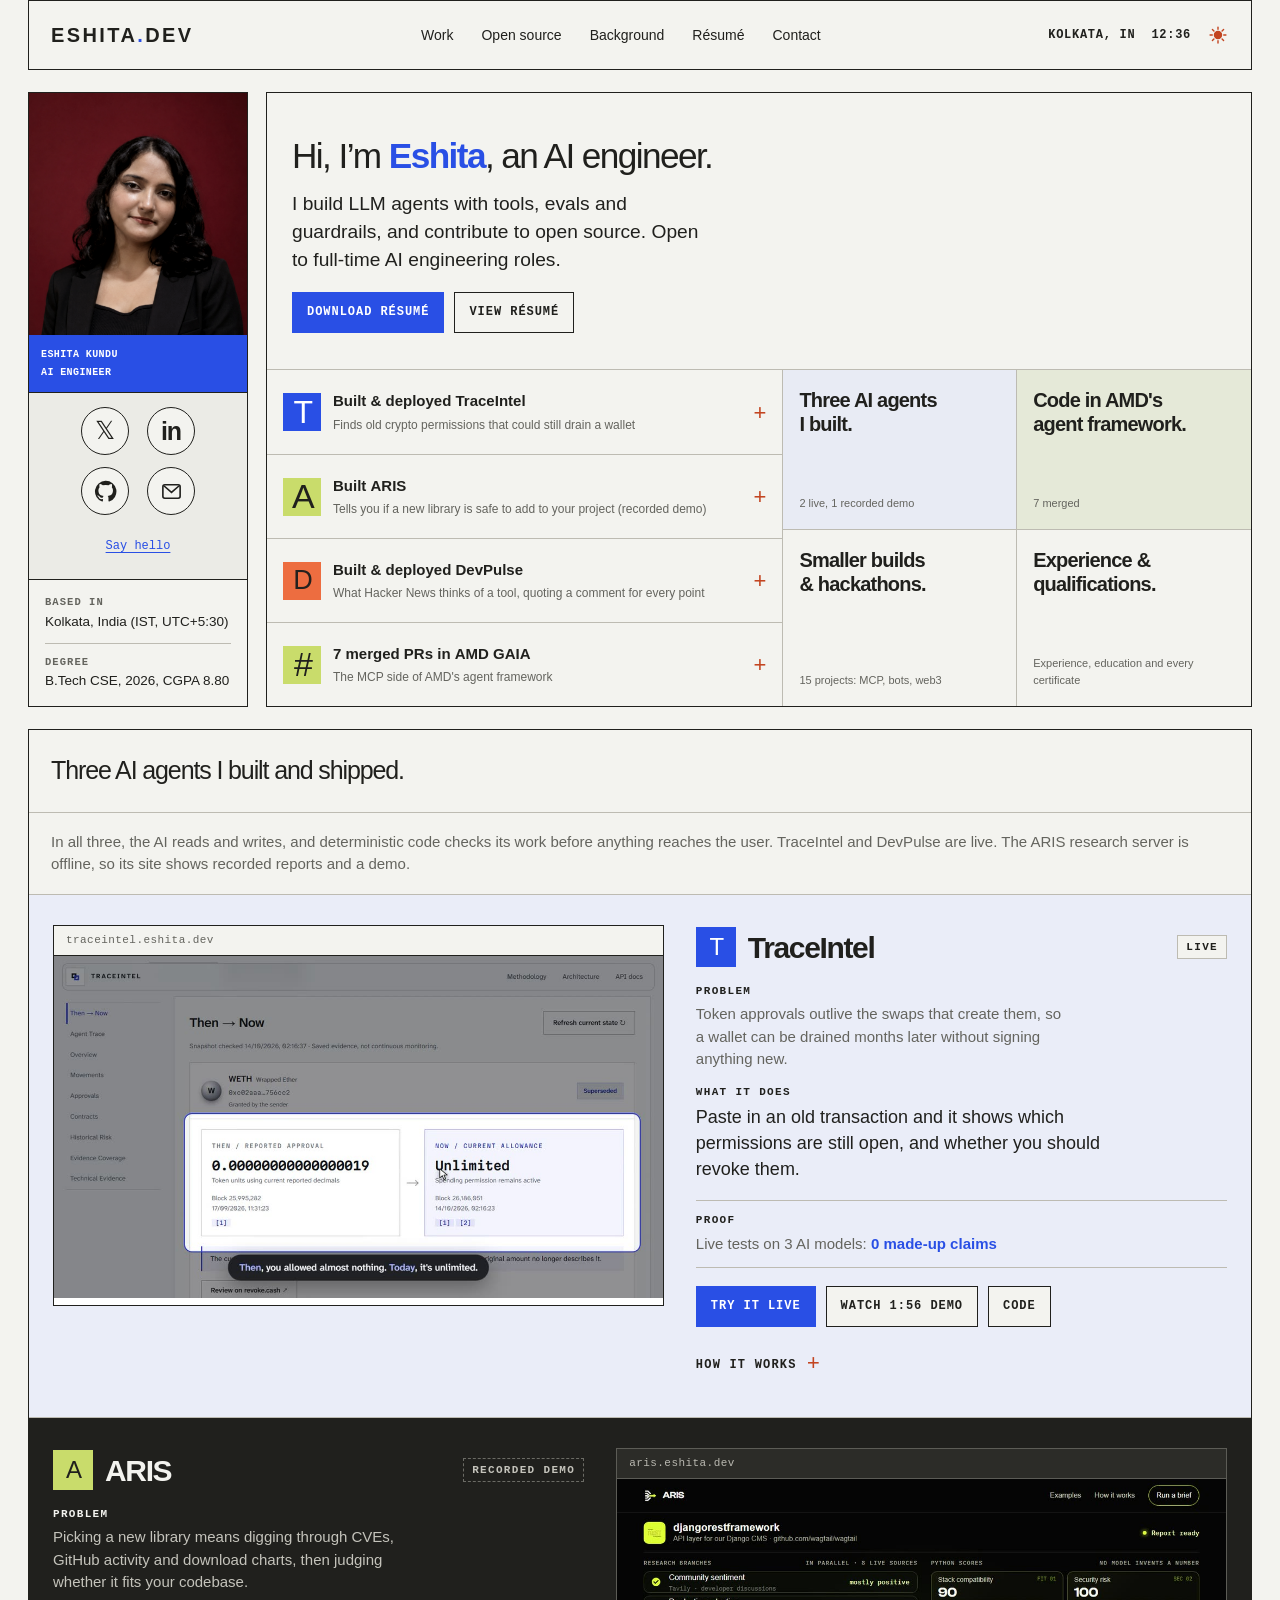
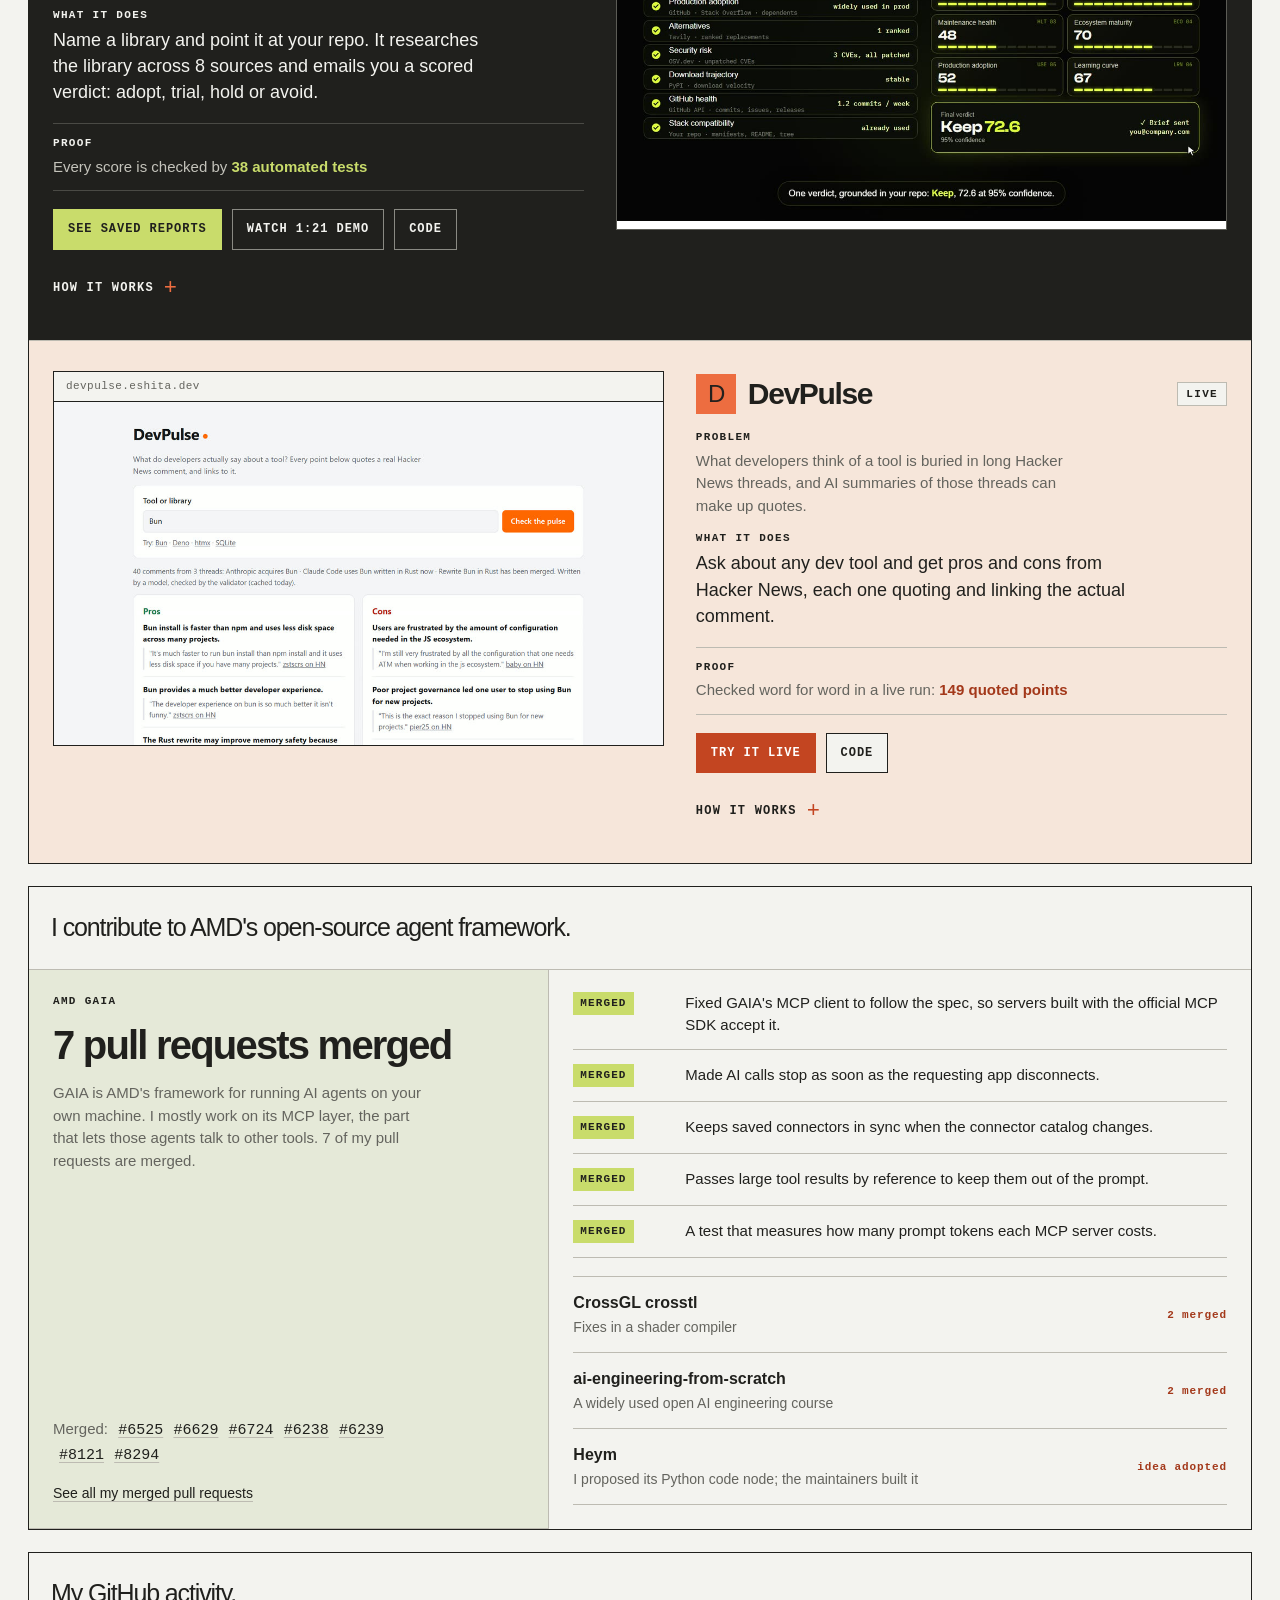
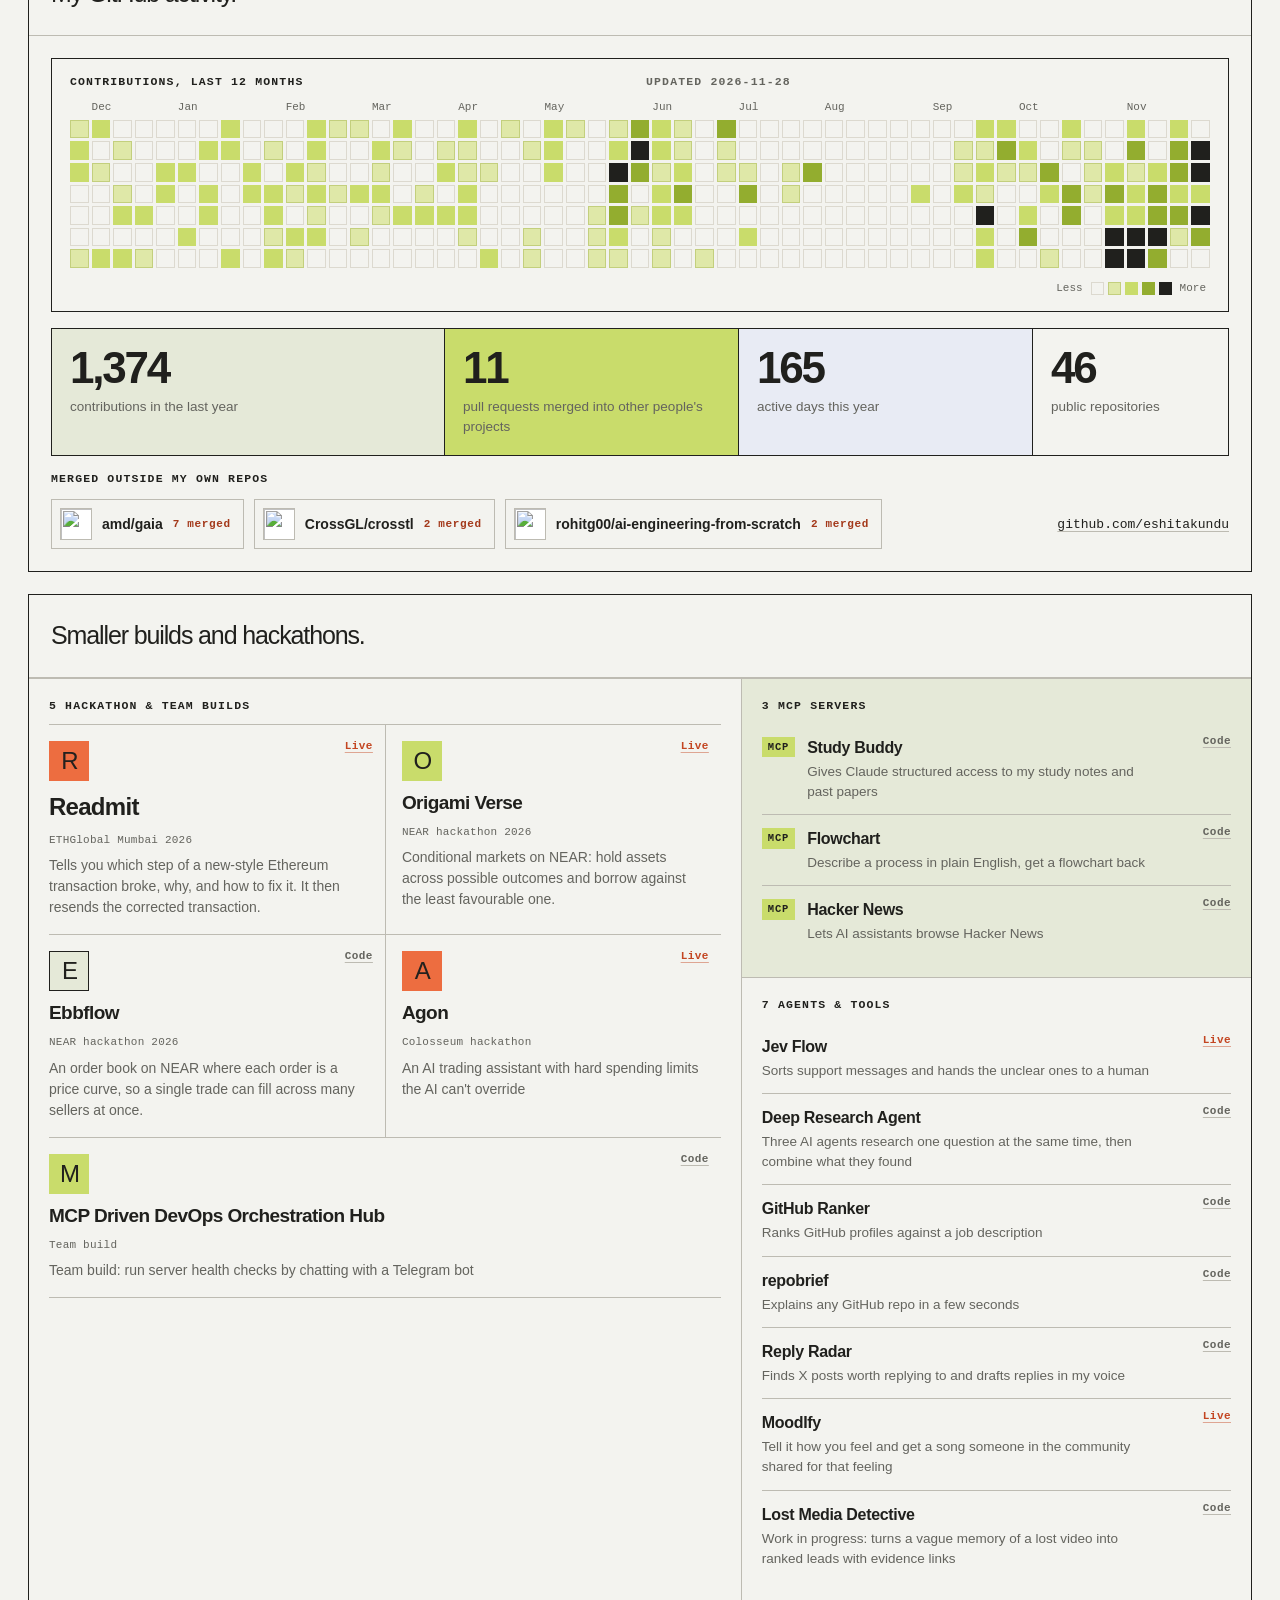
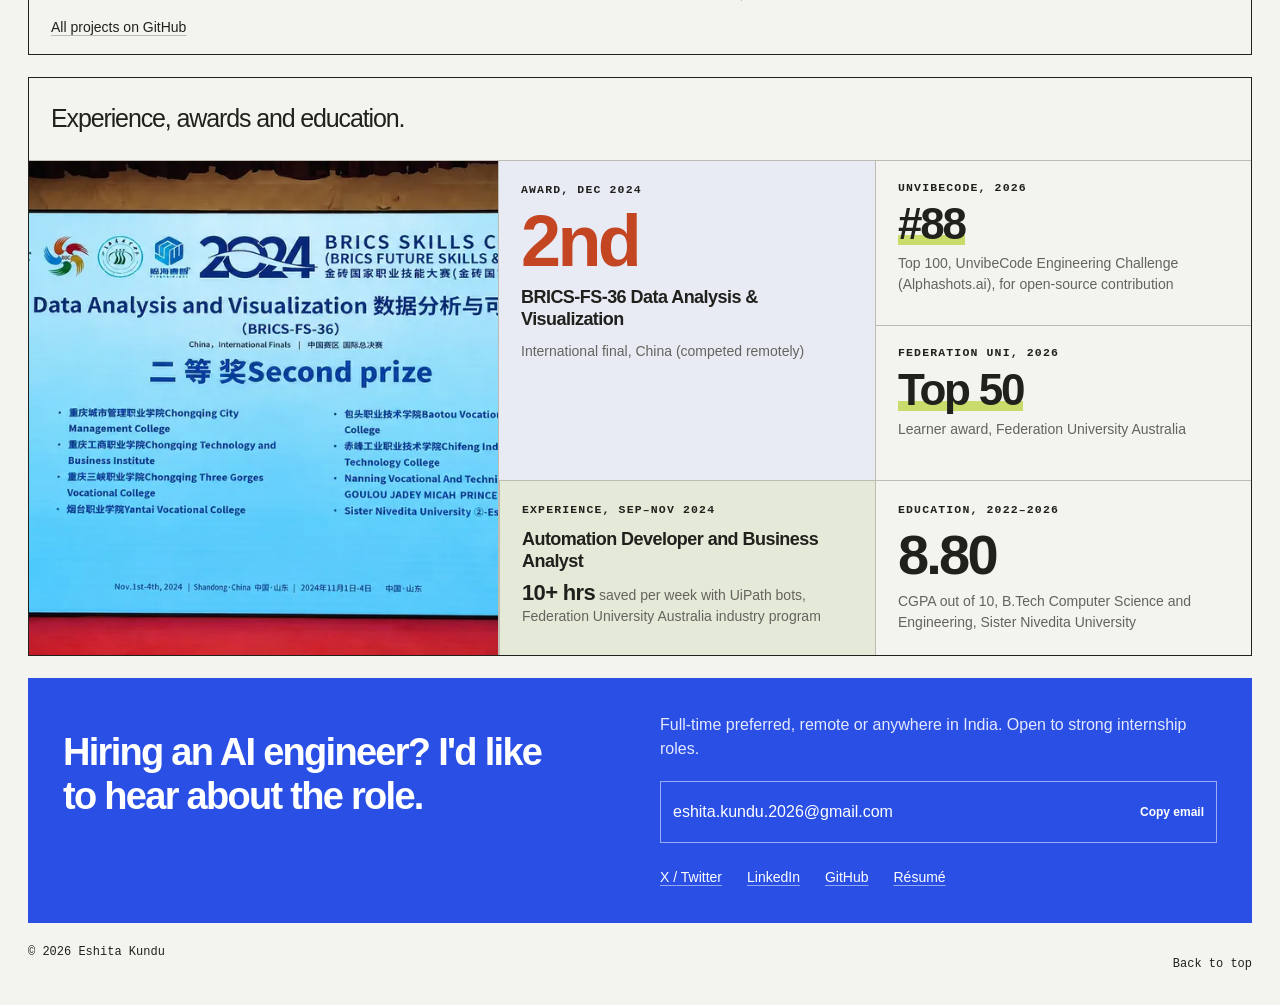
==== commit 42a72101: "Refresh GitHub stats" ====
--- a/index.html
+++ b/index.html
@@ -92,10 +92,10 @@
 </section>
 
 <section class="section" id="github" aria-labelledby="gh-h"><div class="section-head"><h2 id="gh-h">My GitHub activity.</h2></div>
-<!-- github-block:start --><div id="github-block"><div class="gh-cal-panel"><div class="gh-cal-head"><span class="tile-label">CONTRIBUTIONS, LAST 12 MONTHS</span><span class="tile-label">UPDATED 2026-11-27</span></div>
-<div class="gh-cal-scroll"><div class="gh-months"><span style="grid-column:2">Dec</span><span style="grid-column:6">Jan</span><span style="grid-column:11">Feb</span><span style="grid-column:15">Mar</span><span style="grid-column:19">Apr</span><span style="grid-column:23">May</span><span style="grid-column:28">Jun</span><span style="grid-column:32">Jul</span><span style="grid-column:36">Aug</span><span style="grid-column:41">Sep</span><span style="grid-column:45">Oct</span><span style="grid-column:50">Nov</span></div><div class="gh-cal" role="img" aria-label="1,363 GitHub contributions in the last year"><i class="l1" style="--c:0" title="3 contributions on 2025-11-23"></i><i class="l2" style="--c:0" title="4 contributions on 2025-11-24"></i><i class="l2" style="--c:0" title="4 contributions on 2025-11-25"></i><i class="l0" style="--c:0" title="0 contributions on 2025-11-26"></i><i class="l0" style="--c:0" title="0 contributions on 2025-11-27"></i><i class="l0" style="--c:0" title="0 contributions on 2025-11-28"></i><i class="l1" style="--c:0" title="3 contributions on 2025-11-29"></i><i class="l2" style="--c:1" title="5 contributions on 2025-11-30"></i><i class="l0" style="--c:1" title="0 contributions on 2025-12-01"></i><i class="l1" style="--c:1" title="3 contributions on 2025-12-02"></i><i class="l0" style="--c:1" title="0 contributions on 2025-12-03"></i><i class="l0" style="--c:1" title="0 contributions on 2025-12-04"></i><i class="l0" style="--c:1" title="0 contributions on 2025-12-05"></i><i class="l2" style="--c:1" title="5 contributions on 2025-12-06"></i><i class="l0" style="--c:2" title="0 contributions on 2025-12-07"></i><i class="l1" style="--c:2" title="3 contributions on 2025-12-08"></i><i class="l0" style="--c:2" title="0 contributions on 2025-12-09"></i><i class="l1" style="--c:2" title="3 contributions on 2025-12-10"></i><i class="l2" style="--c:2" title="5 contributions on 2025-12-11"></i><i class="l0" style="--c:2" title="0 contributions on 2025-12-12"></i><i class="l2" style="--c:2" title="5 contributions on 2025-12-13"></i><i class="l0" style="--c:3" title="0 contributions on 2025-12-14"></i><i class="l0" style="--c:3" title="0 contributions on 2025-12-15"></i><i class="l0" style="--c:3" title="0 contributions on 2025-12-16"></i><i class="l0" style="--c:3" title="0 contributions on 2025-12-17"></i><i class="l2" style="--c:3" title="4 contributions on 2025-12-18"></i><i class="l0" style="--c:3" title="0 contributions on 2025-12-19"></i><i class="l1" style="--c:3" title="2 contributions on 2025-12-20"></i><i class="l0" style="--c:4" title="0 contributions on 2025-12-21"></i><i class="l0" style="--c:4" title="0 contributions on 2025-12-22"></i><i class="l2" style="--c:4" title="4 contributions on 2025-12-23"></i><i class="l2" style="--c:4" title="4 contributions on 2025-12-24"></i><i class="l0" style="--c:4" title="0 contributions on 2025-12-25"></i><i class="l0" style="--c:4" title="0 contributions on 2025-12-26"></i><i class="l0" style="--c:4" title="0 contributions on 2025-12-27"></i><i class="l0" style="--c:5" title="0 contributions on 2025-12-28"></i><i class="l0" style="--c:5" title="0 contributions on 2025-12-29"></i><i class="l2" style="--c:5" title="4 contributions on 2025-12-30"></i><i class="l0" style="--c:5" title="0 contributions on 2025-12-31"></i><i class="l0" style="--c:5" title="0 contributions on 2026-01-01"></i><i class="l2" style="--c:5" title="6 contributions on 2026-01-02"></i><i class="l0" style="--c:5" title="0 contributions on 2026-01-03"></i><i class="l0" style="--c:6" title="0 contributions on 2026-01-04"></i><i class="l2" style="--c:6" title="4 contributions on 2026-01-05"></i><i class="l0" style="--c:6" title="0 contributions on 2026-01-06"></i><i class="l2" style="--c:6" title="5 contributions on 2026-01-07"></i><i class="l2" style="--c:6" title="6 contributions on 2026-01-08"></i><i class="l0" style="--c:6" title="0 contributions on 2026-01-09"></i><i class="l0" style="--c:6" title="0 contributions on 2026-01-10"></i><i class="l2" style="--c:7" title="5 contributions on 2026-01-11"></i><i class="l2" style="--c:7" title="5 contributions on 2026-01-12"></i><i class="l0" style="--c:7" title="0 contributions on 2026-01-13"></i><i class="l0" style="--c:7" title="0 contributions on 2026-01-14"></i><i class="l0" style="--c:7" title="0 contributions on 2026-01-15"></i><i class="l0" style="--c:7" title="0 contributions on 2026-01-16"></i><i class="l2" style="--c:7" title="5 contributions on 2026-01-17"></i><i class="l0" style="--c:8" title="0 contributions on 2026-01-18"></i><i class="l0" style="--c:8" title="0 contributions on 2026-01-19"></i><i class="l2" style="--c:8" title="4 contributions on 2026-01-20"></i><i class="l2" style="--c:8" title="4 contributions on 2026-01-21"></i><i class="l0" style="--c:8" title="0 contributions on 2026-01-22"></i><i class="l0" style="--c:8" title="0 contributions on 2026-01-23"></i><i class="l0" style="--c:8" title="0 contributions on 2026-01-24"></i><i class="l0" style="--c:9" title="0 contributions on 2026-01-25"></i><i class="l1" style="--c:9" title="2 contributions on 2026-01-26"></i><i class="l0" style="--c:9" title="0 contributions on 2026-01-27"></i><i class="l2" style="--c:9" title="6 contributions on 2026-01-28"></i><i class="l2" style="--c:9" title="7 contributions on 2026-01-29"></i><i class="l1" style="--c:9" title="2 contributions on 2026-01-30"></i><i class="l2" style="--c:9" title="4 contributions on 2026-01-31"></i><i class="l0" style="--c:10" title="0 contributions on 2026-02-01"></i><i class="l0" style="--c:10" title="0 contributions on 2026-02-02"></i><i class="l2" style="--c:10" title="6 contributions on 2026-02-03"></i><i class="l1" style="--c:10" title="1 contribution on 2026-02-04"></i><i class="l0" style="--c:10" title="0 contributions on 2026-02-05"></i><i class="l2" style="--c:10" title="6 contributions on 2026-02-06"></i><i class="l1" style="--c:10" title="1 contribution on 2026-02-07"></i><i class="l2" style="--c:11" title="6 contributions on 2026-02-08"></i><i class="l2" style="--c:11" title="6 contributions on 2026-02-09"></i><i class="l1" style="--c:11" title="1 contribution on 2026-02-10"></i><i class="l2" style="--c:11" title="6 contributions on 2026-02-11"></i><i class="l1" style="--c:11" title="1 contribution on 2026-02-12"></i><i class="l2" style="--c:11" title="4 contributions on 2026-02-13"></i><i class="l0" style="--c:11" title="0 contributions on 2026-02-14"></i><i class="l1" style="--c:12" title="3 contributions on 2026-02-15"></i><i class="l0" style="--c:12" title="0 contributions on 2026-02-16"></i><i class="l0" style="--c:12" title="0 contributions on 2026-02-17"></i><i class="l1" style="--c:12" title="3 contributions on 2026-02-18"></i><i class="l0" style="--c:12" title="0 contributions on 2026-02-19"></i><i class="l0" style="--c:12" title="0 contributions on 2026-02-20"></i><i class="l0" style="--c:12" title="0 contributions on 2026-02-21"></i><i class="l1" style="--c:13" title="3 contributions on 2026-02-22"></i><i class="l0" style="--c:13" title="0 contributions on 2026-02-23"></i><i class="l0" style="--c:13" title="0 contributions on 2026-02-24"></i><i class="l2" style="--c:13" title="5 contributions on 2026-02-25"></i><i class="l0" style="--c:13" title="0 contributions on 2026-02-26"></i><i class="l1" style="--c:13" title="2 contributions on 2026-02-27"></i><i class="l0" style="--c:13" title="0 contributions on 2026-02-28"></i><i class="l0" style="--c:14" title="0 contributions on 2026-03-01"></i><i class="l2" style="--c:14" title="6 contributions on 2026-03-02"></i><i class="l1" style="--c:14" title="1 contribution on 2026-03-03"></i><i class="l2" style="--c:14" title="6 contributions on 2026-03-04"></i><i class="l1" style="--c:14" title="2 contributions on 2026-03-05"></i><i class="l0" style="--c:14" title="0 contributions on 2026-03-06"></i><i class="l0" style="--c:14" title="0 contributions on 2026-03-07"></i><i class="l2" style="--c:15" title="6 contributions on 2026-03-08"></i><i class="l1" style="--c:15" title="1 contribution on 2026-03-09"></i><i class="l0" style="--c:15" title="0 contributions on 2026-03-10"></i><i class="l0" style="--c:15" title="0 contributions on 2026-03-11"></i><i class="l2" style="--c:15" title="4 contributions on 2026-03-12"></i><i class="l0" style="--c:15" title="0 contributions on 2026-03-13"></i><i class="l0" style="--c:15" title="0 contributions on 2026-03-14"></i><i class="l0" style="--c:16" title="0 contributions on 2026-03-15"></i><i class="l0" style="--c:16" title="0 contributions on 2026-03-16"></i><i class="l0" style="--c:16" title="0 contributions on 2026-03-17"></i><i class="l1" style="--c:16" title="3 contributions on 2026-03-18"></i><i class="l2" style="--c:16" title="5 contributions on 2026-03-19"></i><i class="l0" style="--c:16" title="0 contributions on 2026-03-20"></i><i class="l0" style="--c:16" title="0 contributions on 2026-03-21"></i><i class="l0" style="--c:17" title="0 contributions on 2026-03-22"></i><i class="l1" style="--c:17" title="3 contributions on 2026-03-23"></i><i class="l2" style="--c:17" title="4 contributions on 2026-03-24"></i><i class="l0" style="--c:17" title="0 contributions on 2026-03-25"></i><i class="l2" style="--c:17" title="5 contributions on 2026-03-26"></i><i class="l0" style="--c:17" title="0 contributions on 2026-03-27"></i><i class="l0" style="--c:17" title="0 contributions on 2026-03-28"></i><i class="l2" style="--c:18" title="6 contributions on 2026-03-29"></i><i class="l1" style="--c:18" title="2 contributions on 2026-03-30"></i><i class="l1" style="--c:18" title="1 contribution on 2026-03-31"></i><i class="l2" style="--c:18" title="5 contributions on 2026-04-01"></i><i class="l2" style="--c:18" title="6 contributions on 2026-04-02"></i><i class="l1" style="--c:18" title="1 contribution on 2026-04-03"></i><i class="l0" style="--c:18" title="0 contributions on 2026-04-04"></i><i class="l0" style="--c:19" title="0 contributions on 2026-04-05"></i><i class="l0" style="--c:19" title="0 contributions on 2026-04-06"></i><i class="l1" style="--c:19" title="2 contributions on 2026-04-07"></i><i class="l0" style="--c:19" title="0 contributions on 2026-04-08"></i><i class="l0" style="--c:19" title="0 contributions on 2026-04-09"></i><i class="l0" style="--c:19" title="0 contributions on 2026-04-10"></i><i class="l2" style="--c:19" title="6 contributions on 2026-04-11"></i><i class="l1" style="--c:20" title="2 contributions on 2026-04-12"></i><i class="l0" style="--c:20" title="0 contributions on 2026-04-13"></i><i class="l0" style="--c:20" title="0 contributions on 2026-04-14"></i><i class="l0" style="--c:20" title="0 contributions on 2026-04-15"></i><i class="l0" style="--c:20" title="0 contributions on 2026-04-16"></i><i class="l0" style="--c:20" title="0 contributions on 2026-04-17"></i><i class="l0" style="--c:20" title="0 contributions on 2026-04-18"></i><i class="l0" style="--c:21" title="0 contributions on 2026-04-19"></i><i class="l1" style="--c:21" title="3 contributions on 2026-04-20"></i><i class="l0" style="--c:21" title="0 contributions on 2026-04-21"></i><i class="l0" style="--c:21" title="0 contributions on 2026-04-22"></i><i class="l0" style="--c:21" title="0 contributions on 2026-04-23"></i><i class="l1" style="--c:21" title="1 contribution on 2026-04-24"></i><i class="l1" style="--c:21" title="1 contribution on 2026-04-25"></i><i class="l2" style="--c:22" title="6 contributions on 2026-04-26"></i><i class="l2" style="--c:22" title="4 contributions on 2026-04-27"></i><i class="l2" style="--c:22" title="7 contributions on 2026-04-28"></i><i class="l0" style="--c:22" title="0 contributions on 2026-04-29"></i><i class="l0" style="--c:22" title="0 contributions on 2026-04-30"></i><i class="l0" style="--c:22" title="0 contributions on 2026-05-01"></i><i class="l0" style="--c:22" title="0 contributions on 2026-05-02"></i><i class="l1" style="--c:23" title="1 contribution on 2026-05-03"></i><i class="l0" style="--c:23" title="0 contributions on 2026-05-04"></i><i class="l0" style="--c:23" title="0 contributions on 2026-05-05"></i><i class="l0" style="--c:23" title="0 contributions on 2026-05-06"></i><i class="l0" style="--c:23" title="0 contributions on 2026-05-07"></i><i class="l0" style="--c:23" title="0 contributions on 2026-05-08"></i><i class="l0" style="--c:23" title="0 contributions on 2026-05-09"></i><i class="l0" style="--c:24" title="0 contributions on 2026-05-10"></i><i class="l0" style="--c:24" title="0 contributions on 2026-05-11"></i><i class="l0" style="--c:24" title="0 contributions on 2026-05-12"></i><i class="l0" style="--c:24" title="0 contributions on 2026-05-13"></i><i class="l1" style="--c:24" title="1 contribution on 2026-05-14"></i><i class="l1" style="--c:24" title="1 contribution on 2026-05-15"></i><i class="l1" style="--c:24" title="1 contribution on 2026-05-16"></i><i class="l1" style="--c:25" title="1 contribution on 2026-05-17"></i><i class="l2" style="--c:25" title="4 contributions on 2026-05-18"></i><i class="l4" style="--c:25" title="46 contributions on 2026-05-19"></i><i class="l3" style="--c:25" title="10 contributions on 2026-05-20"></i><i class="l3" style="--c:25" title="15 contributions on 2026-05-21"></i><i class="l2" style="--c:25" title="7 contributions on 2026-05-22"></i><i class="l1" style="--c:25" title="3 contributions on 2026-05-23"></i><i class="l3" style="--c:26" title="10 contributions on 2026-05-24"></i><i class="l4" style="--c:26" title="37 contributions on 2026-05-25"></i><i class="l3" style="--c:26" title="13 contributions on 2026-05-26"></i><i class="l0" style="--c:26" title="0 contributions on 2026-05-27"></i><i class="l1" style="--c:26" title="2 contributions on 2026-05-28"></i><i class="l0" style="--c:26" title="0 contributions on 2026-05-29"></i><i class="l0" style="--c:26" title="0 contributions on 2026-05-30"></i><i class="l2" style="--c:27" title="9 contributions on 2026-05-31"></i><i class="l2" style="--c:27" title="7 contributions on 2026-06-01"></i><i class="l1" style="--c:27" title="1 contribution on 2026-06-02"></i><i class="l2" style="--c:27" title="4 contributions on 2026-06-03"></i><i class="l2" style="--c:27" title="4 contributions on 2026-06-04"></i><i class="l1" style="--c:27" title="3 contributions on 2026-06-05"></i><i class="l1" style="--c:27" title="2 contributions on 2026-06-06"></i><i class="l1" style="--c:28" title="3 contributions on 2026-06-07"></i><i class="l1" style="--c:28" title="2 contributions on 2026-06-08"></i><i class="l2" style="--c:28" title="4 contributions on 2026-06-09"></i><i class="l3" style="--c:28" title="10 contributions on 2026-06-10"></i><i class="l2" style="--c:28" title="7 contributions on 2026-06-11"></i><i class="l0" style="--c:28" title="0 contributions on 2026-06-12"></i><i class="l0" style="--c:28" title="0 contributions on 2026-06-13"></i><i class="l0" style="--c:29" title="0 contributions on 2026-06-14"></i><i class="l0" style="--c:29" title="0 contributions on 2026-06-15"></i><i class="l0" style="--c:29" title="0 contributions on 2026-06-16"></i><i class="l0" style="--c:29" title="0 contributions on 2026-06-17"></i><i class="l0" style="--c:29" title="0 contributions on 2026-06-18"></i><i class="l0" style="--c:29" title="0 contributions on 2026-06-19"></i><i class="l1" style="--c:29" title="1 contribution on 2026-06-20"></i><i class="l3" style="--c:30" title="13 contributions on 2026-06-21"></i><i class="l1" style="--c:30" title="1 contribution on 2026-06-22"></i><i class="l1" style="--c:30" title="1 contribution on 2026-06-23"></i><i class="l0" style="--c:30" title="0 contributions on 2026-06-24"></i><i class="l0" style="--c:30" title="0 contributions on 2026-06-25"></i><i class="l0" style="--c:30" title="0 contributions on 2026-06-26"></i><i class="l0" style="--c:30" title="0 contributions on 2026-06-27"></i><i class="l0" style="--c:31" title="0 contributions on 2026-06-28"></i><i class="l0" style="--c:31" title="0 contributions on 2026-06-29"></i><i class="l1" style="--c:31" title="3 contributions on 2026-06-30"></i><i class="l3" style="--c:31" title="20 contributions on 2026-07-01"></i><i class="l0" style="--c:31" title="0 contributions on 2026-07-02"></i><i class="l2" style="--c:31" title="4 contributions on 2026-07-03"></i><i class="l0" style="--c:31" title="0 contributions on 2026-07-04"></i><i class="l0" style="--c:32" title="0 contributions on 2026-07-05"></i><i class="l0" style="--c:32" title="0 contributions on 2026-07-06"></i><i class="l0" style="--c:32" title="0 contributions on 2026-07-07"></i><i class="l0" style="--c:32" title="0 contributions on 2026-07-08"></i><i class="l0" style="--c:32" title="0 contributions on 2026-07-09"></i><i class="l0" style="--c:32" title="0 contributions on 2026-07-10"></i><i class="l0" style="--c:32" title="0 contributions on 2026-07-11"></i><i class="l0" style="--c:33" title="0 contributions on 2026-07-12"></i><i class="l0" style="--c:33" title="0 contributions on 2026-07-13"></i><i class="l1" style="--c:33" title="1 contribution on 2026-07-14"></i><i class="l1" style="--c:33" title="1 contribution on 2026-07-15"></i><i class="l0" style="--c:33" title="0 contributions on 2026-07-16"></i><i class="l0" style="--c:33" title="0 contributions on 2026-07-17"></i><i class="l0" style="--c:33" title="0 contributions on 2026-07-18"></i><i class="l0" style="--c:34" title="0 contributions on 2026-07-19"></i><i class="l0" style="--c:34" title="0 contributions on 2026-07-20"></i><i class="l3" style="--c:34" title="10 contributions on 2026-07-21"></i><i class="l0" style="--c:34" title="0 contributions on 2026-07-22"></i><i class="l0" style="--c:34" title="0 contributions on 2026-07-23"></i><i class="l0" style="--c:34" title="0 contributions on 2026-07-24"></i><i class="l0" style="--c:34" title="0 contributions on 2026-07-25"></i><i class="l0" style="--c:35" title="0 contributions on 2026-07-26"></i><i class="l0" style="--c:35" title="0 contributions on 2026-07-27"></i><i class="l0" style="--c:35" title="0 contributions on 2026-07-28"></i><i class="l0" style="--c:35" title="0 contributions on 2026-07-29"></i><i class="l0" style="--c:35" title="0 contributions on 2026-07-30"></i><i class="l0" style="--c:35" title="0 contributions on 2026-07-31"></i><i class="l0" style="--c:35" title="0 contributions on 2026-08-01"></i><i class="l0" style="--c:36" title="0 contributions on 2026-08-02"></i><i class="l0" style="--c:36" title="0 contributions on 2026-08-03"></i><i class="l0" style="--c:36" title="0 contributions on 2026-08-04"></i><i class="l0" style="--c:36" title="0 contributions on 2026-08-05"></i><i class="l0" style="--c:36" title="0 contributions on 2026-08-06"></i><i class="l0" style="--c:36" title="0 contributions on 2026-08-07"></i><i class="l0" style="--c:36" title="0 contributions on 2026-08-08"></i><i class="l0" style="--c:37" title="0 contributions on 2026-08-09"></i><i class="l0" style="--c:37" title="0 contributions on 2026-08-10"></i><i class="l0" style="--c:37" title="0 contributions on 2026-08-11"></i><i class="l0" style="--c:37" title="0 contributions on 2026-08-12"></i><i class="l0" style="--c:37" title="0 contributions on 2026-08-13"></i><i class="l0" style="--c:37" title="0 contributions on 2026-08-14"></i><i class="l0" style="--c:37" title="0 contributions on 2026-08-15"></i><i class="l0" style="--c:38" title="0 contributions on 2026-08-16"></i><i class="l0" style="--c:38" title="0 contributions on 2026-08-17"></i><i class="l0" style="--c:38" title="0 contributions on 2026-08-18"></i><i class="l0" style="--c:38" title="0 contributions on 2026-08-19"></i><i class="l0" style="--c:38" title="0 contributions on 2026-08-20"></i><i class="l0" style="--c:38" title="0 contributions on 2026-08-21"></i><i class="l0" style="--c:38" title="0 contributions on 2026-08-22"></i><i class="l0" style="--c:39" title="0 contributions on 2026-08-23"></i><i class="l0" style="--c:39" title="0 contributions on 2026-08-24"></i><i class="l0" style="--c:39" title="0 contributions on 2026-08-25"></i><i class="l2" style="--c:39" title="4 contributions on 2026-08-26"></i><i class="l0" style="--c:39" title="0 contributions on 2026-08-27"></i><i class="l0" style="--c:39" title="0 contributions on 2026-08-28"></i><i class="l0" style="--c:39" title="0 contributions on 2026-08-29"></i><i class="l0" style="--c:40" title="0 contributions on 2026-08-30"></i><i class="l0" style="--c:40" title="0 contributions on 2026-08-31"></i><i class="l0" style="--c:40" title="0 contributions on 2026-09-01"></i><i class="l0" style="--c:40" title="0 contributions on 2026-09-02"></i><i class="l0" style="--c:40" title="0 contributions on 2026-09-03"></i><i class="l0" style="--c:40" title="0 contributions on 2026-09-04"></i><i class="l0" style="--c:40" title="0 contributions on 2026-09-05"></i><i class="l0" style="--c:41" title="0 contributions on 2026-09-06"></i><i class="l1" style="--c:41" title="1 contribution on 2026-09-07"></i><i class="l1" style="--c:41" title="2 contributions on 2026-09-08"></i><i class="l2" style="--c:41" title="5 contributions on 2026-09-09"></i><i class="l0" style="--c:41" title="0 contributions on 2026-09-10"></i><i class="l0" style="--c:41" title="0 contributions on 2026-09-11"></i><i class="l0" style="--c:41" title="0 contributions on 2026-09-12"></i><i class="l2" style="--c:42" title="4 contributions on 2026-09-13"></i><i class="l1" style="--c:42" title="1 contribution on 2026-09-14"></i><i class="l2" style="--c:42" title="8 contributions on 2026-09-15"></i><i class="l1" style="--c:42" title="2 contributions on 2026-09-16"></i><i class="l4" style="--c:42" title="34 contributions on 2026-09-17"></i><i class="l2" style="--c:42" title="6 contributions on 2026-09-18"></i><i class="l2" style="--c:42" title="4 contributions on 2026-09-19"></i><i class="l2" style="--c:43" title="6 contributions on 2026-09-20"></i><i class="l3" style="--c:43" title="13 contributions on 2026-09-21"></i><i class="l1" style="--c:43" title="1 contribution on 2026-09-22"></i><i class="l0" style="--c:43" title="0 contributions on 2026-09-23"></i><i class="l0" style="--c:43" title="0 contributions on 2026-09-24"></i><i class="l0" style="--c:43" title="0 contributions on 2026-09-25"></i><i class="l0" style="--c:43" title="0 contributions on 2026-09-26"></i><i class="l0" style="--c:44" title="0 contributions on 2026-09-27"></i><i class="l2" style="--c:44" title="4 contributions on 2026-09-28"></i><i class="l1" style="--c:44" title="1 contribution on 2026-09-29"></i><i class="l0" style="--c:44" title="0 contributions on 2026-09-30"></i><i class="l2" style="--c:44" title="5 contributions on 2026-10-01"></i><i class="l3" style="--c:44" title="12 contributions on 2026-10-02"></i><i class="l0" style="--c:44" title="0 contributions on 2026-10-03"></i><i class="l0" style="--c:45" title="0 contributions on 2026-10-04"></i><i class="l0" style="--c:45" title="0 contributions on 2026-10-05"></i><i class="l3" style="--c:45" title="12 contributions on 2026-10-06"></i><i class="l2" style="--c:45" title="5 contributions on 2026-10-07"></i><i class="l0" style="--c:45" title="0 contributions on 2026-10-08"></i><i class="l0" style="--c:45" title="0 contributions on 2026-10-09"></i><i class="l1" style="--c:45" title="2 contributions on 2026-10-10"></i><i class="l2" style="--c:46" title="4 contributions on 2026-10-11"></i><i class="l1" style="--c:46" title="2 contributions on 2026-10-12"></i><i class="l0" style="--c:46" title="0 contributions on 2026-10-13"></i><i class="l3" style="--c:46" title="23 contributions on 2026-10-14"></i><i class="l3" style="--c:46" title="18 contributions on 2026-10-15"></i><i class="l0" style="--c:46" title="0 contributions on 2026-10-16"></i><i class="l0" style="--c:46" title="0 contributions on 2026-10-17"></i><i class="l0" style="--c:47" title="0 contributions on 2026-10-18"></i><i class="l1" style="--c:47" title="2 contributions on 2026-10-19"></i><i class="l1" style="--c:47" title="2 contributions on 2026-10-20"></i><i class="l1" style="--c:47" title="1 contribution on 2026-10-21"></i><i class="l0" style="--c:47" title="0 contributions on 2026-10-22"></i><i class="l0" style="--c:47" title="0 contributions on 2026-10-23"></i><i class="l0" style="--c:47" title="0 contributions on 2026-10-24"></i><i class="l0" style="--c:48" title="0 contributions on 2026-10-25"></i><i class="l0" style="--c:48" title="0 contributions on 2026-10-26"></i><i class="l2" style="--c:48" title="4 contributions on 2026-10-27"></i><i class="l3" style="--c:48" title="16 contributions on 2026-10-28"></i><i class="l2" style="--c:48" title="8 contributions on 2026-10-29"></i><i class="l4" style="--c:48" title="67 contributions on 2026-10-30"></i><i class="l4" style="--c:48" title="43 contributions on 2026-10-31"></i><i class="l2" style="--c:49" title="7 contributions on 2026-11-01"></i><i class="l3" style="--c:49" title="10 contributions on 2026-11-02"></i><i class="l1" style="--c:49" title="1 contribution on 2026-11-03"></i><i class="l2" style="--c:49" title="6 contributions on 2026-11-04"></i><i class="l2" style="--c:49" title="6 contributions on 2026-11-05"></i><i class="l4" style="--c:49" title="65 contributions on 2026-11-06"></i><i class="l4" style="--c:49" title="85 contributions on 2026-11-07"></i><i class="l0" style="--c:50" title="0 contributions on 2026-11-08"></i><i class="l0" style="--c:50" title="0 contributions on 2026-11-09"></i><i class="l2" style="--c:50" title="5 contributions on 2026-11-10"></i><i class="l3" style="--c:50" title="13 contributions on 2026-11-11"></i><i class="l3" style="--c:50" title="18 contributions on 2026-11-12"></i><i class="l4" style="--c:50" title="32 contributions on 2026-11-13"></i><i class="l3" style="--c:50" title="13 contributions on 2026-11-14"></i><i class="l2" style="--c:51" title="6 contributions on 2026-11-15"></i><i class="l3" style="--c:51" title="16 contributions on 2026-11-16"></i><i class="l3" style="--c:51" title="15 contributions on 2026-11-17"></i><i class="l2" style="--c:51" title="7 contributions on 2026-11-18"></i><i class="l3" style="--c:51" title="19 contributions on 2026-11-19"></i><i class="l1" style="--c:51" title="1 contribution on 2026-11-20"></i><i class="l0" style="--c:51" title="0 contributions on 2026-11-21"></i><i class="l0" style="--c:52" title="0 contributions on 2026-11-22"></i><i class="l4" style="--c:52" title="31 contributions on 2026-11-23"></i><i class="l4" style="--c:52" title="57 contributions on 2026-11-24"></i><i class="l2" style="--c:52" title="5 contributions on 2026-11-25"></i><i class="l4" style="--c:52" title="78 contributions on 2026-11-26"></i><i class="l1" style="--c:52" title="3 contributions on 2026-11-27"></i></div></div>
+<!-- github-block:start --><div id="github-block"><div class="gh-cal-panel"><div class="gh-cal-head"><span class="tile-label">CONTRIBUTIONS, LAST 12 MONTHS</span><span class="tile-label">UPDATED 2026-11-28</span></div>
+<div class="gh-cal-scroll"><div class="gh-months"><span style="grid-column:2">Dec</span><span style="grid-column:6">Jan</span><span style="grid-column:11">Feb</span><span style="grid-column:15">Mar</span><span style="grid-column:19">Apr</span><span style="grid-column:23">May</span><span style="grid-column:28">Jun</span><span style="grid-column:32">Jul</span><span style="grid-column:36">Aug</span><span style="grid-column:41">Sep</span><span style="grid-column:45">Oct</span><span style="grid-column:50">Nov</span></div><div class="gh-cal" role="img" aria-label="1,374 GitHub contributions in the last year"><i class="l1" style="--c:0" title="3 contributions on 2025-11-23"></i><i class="l2" style="--c:0" title="4 contributions on 2025-11-24"></i><i class="l2" style="--c:0" title="4 contributions on 2025-11-25"></i><i class="l0" style="--c:0" title="0 contributions on 2025-11-26"></i><i class="l0" style="--c:0" title="0 contributions on 2025-11-27"></i><i class="l0" style="--c:0" title="0 contributions on 2025-11-28"></i><i class="l1" style="--c:0" title="3 contributions on 2025-11-29"></i><i class="l2" style="--c:1" title="5 contributions on 2025-11-30"></i><i class="l0" style="--c:1" title="0 contributions on 2025-12-01"></i><i class="l1" style="--c:1" title="3 contributions on 2025-12-02"></i><i class="l0" style="--c:1" title="0 contributions on 2025-12-03"></i><i class="l0" style="--c:1" title="0 contributions on 2025-12-04"></i><i class="l0" style="--c:1" title="0 contributions on 2025-12-05"></i><i class="l2" style="--c:1" title="5 contributions on 2025-12-06"></i><i class="l0" style="--c:2" title="0 contributions on 2025-12-07"></i><i class="l1" style="--c:2" title="3 contributions on 2025-12-08"></i><i class="l0" style="--c:2" title="0 contributions on 2025-12-09"></i><i class="l1" style="--c:2" title="3 contributions on 2025-12-10"></i><i class="l2" style="--c:2" title="5 contributions on 2025-12-11"></i><i class="l0" style="--c:2" title="0 contributions on 2025-12-12"></i><i class="l2" style="--c:2" title="5 contributions on 2025-12-13"></i><i class="l0" style="--c:3" title="0 contributions on 2025-12-14"></i><i class="l0" style="--c:3" title="0 contributions on 2025-12-15"></i><i class="l0" style="--c:3" title="0 contributions on 2025-12-16"></i><i class="l0" style="--c:3" title="0 contributions on 2025-12-17"></i><i class="l2" style="--c:3" title="4 contributions on 2025-12-18"></i><i class="l0" style="--c:3" title="0 contributions on 2025-12-19"></i><i class="l1" style="--c:3" title="2 contributions on 2025-12-20"></i><i class="l0" style="--c:4" title="0 contributions on 2025-12-21"></i><i class="l0" style="--c:4" title="0 contributions on 2025-12-22"></i><i class="l2" style="--c:4" title="4 contributions on 2025-12-23"></i><i class="l2" style="--c:4" title="4 contributions on 2025-12-24"></i><i class="l0" style="--c:4" title="0 contributions on 2025-12-25"></i><i class="l0" style="--c:4" title="0 contributions on 2025-12-26"></i><i class="l0" style="--c:4" title="0 contributions on 2025-12-27"></i><i class="l0" style="--c:5" title="0 contributions on 2025-12-28"></i><i class="l0" style="--c:5" title="0 contributions on 2025-12-29"></i><i class="l2" style="--c:5" title="4 contributions on 2025-12-30"></i><i class="l0" style="--c:5" title="0 contributions on 2025-12-31"></i><i class="l0" style="--c:5" title="0 contributions on 2026-01-01"></i><i class="l2" style="--c:5" title="6 contributions on 2026-01-02"></i><i class="l0" style="--c:5" title="0 contributions on 2026-01-03"></i><i class="l0" style="--c:6" title="0 contributions on 2026-01-04"></i><i class="l2" style="--c:6" title="4 contributions on 2026-01-05"></i><i class="l0" style="--c:6" title="0 contributions on 2026-01-06"></i><i class="l2" style="--c:6" title="5 contributions on 2026-01-07"></i><i class="l2" style="--c:6" title="6 contributions on 2026-01-08"></i><i class="l0" style="--c:6" title="0 contributions on 2026-01-09"></i><i class="l0" style="--c:6" title="0 contributions on 2026-01-10"></i><i class="l2" style="--c:7" title="5 contributions on 2026-01-11"></i><i class="l2" style="--c:7" title="5 contributions on 2026-01-12"></i><i class="l0" style="--c:7" title="0 contributions on 2026-01-13"></i><i class="l0" style="--c:7" title="0 contributions on 2026-01-14"></i><i class="l0" style="--c:7" title="0 contributions on 2026-01-15"></i><i class="l0" style="--c:7" title="0 contributions on 2026-01-16"></i><i class="l2" style="--c:7" title="5 contributions on 2026-01-17"></i><i class="l0" style="--c:8" title="0 contributions on 2026-01-18"></i><i class="l0" style="--c:8" title="0 contributions on 2026-01-19"></i><i class="l2" style="--c:8" title="4 contributions on 2026-01-20"></i><i class="l2" style="--c:8" title="4 contributions on 2026-01-21"></i><i class="l0" style="--c:8" title="0 contributions on 2026-01-22"></i><i class="l0" style="--c:8" title="0 contributions on 2026-01-23"></i><i class="l0" style="--c:8" title="0 contributions on 2026-01-24"></i><i class="l0" style="--c:9" title="0 contributions on 2026-01-25"></i><i class="l1" style="--c:9" title="2 contributions on 2026-01-26"></i><i class="l0" style="--c:9" title="0 contributions on 2026-01-27"></i><i class="l2" style="--c:9" title="6 contributions on 2026-01-28"></i><i class="l2" style="--c:9" title="7 contributions on 2026-01-29"></i><i class="l1" style="--c:9" title="2 contributions on 2026-01-30"></i><i class="l2" style="--c:9" title="4 contributions on 2026-01-31"></i><i class="l0" style="--c:10" title="0 contributions on 2026-02-01"></i><i class="l0" style="--c:10" title="0 contributions on 2026-02-02"></i><i class="l2" style="--c:10" title="6 contributions on 2026-02-03"></i><i class="l1" style="--c:10" title="1 contribution on 2026-02-04"></i><i class="l0" style="--c:10" title="0 contributions on 2026-02-05"></i><i class="l2" style="--c:10" title="6 contributions on 2026-02-06"></i><i class="l1" style="--c:10" title="1 contribution on 2026-02-07"></i><i class="l2" style="--c:11" title="6 contributions on 2026-02-08"></i><i class="l2" style="--c:11" title="6 contributions on 2026-02-09"></i><i class="l1" style="--c:11" title="1 contribution on 2026-02-10"></i><i class="l2" style="--c:11" title="6 contributions on 2026-02-11"></i><i class="l1" style="--c:11" title="1 contribution on 2026-02-12"></i><i class="l2" style="--c:11" title="4 contributions on 2026-02-13"></i><i class="l0" style="--c:11" title="0 contributions on 2026-02-14"></i><i class="l1" style="--c:12" title="3 contributions on 2026-02-15"></i><i class="l0" style="--c:12" title="0 contributions on 2026-02-16"></i><i class="l0" style="--c:12" title="0 contributions on 2026-02-17"></i><i class="l1" style="--c:12" title="3 contributions on 2026-02-18"></i><i class="l0" style="--c:12" title="0 contributions on 2026-02-19"></i><i class="l0" style="--c:12" title="0 contributions on 2026-02-20"></i><i class="l0" style="--c:12" title="0 contributions on 2026-02-21"></i><i class="l1" style="--c:13" title="3 contributions on 2026-02-22"></i><i class="l0" style="--c:13" title="0 contributions on 2026-02-23"></i><i class="l0" style="--c:13" title="0 contributions on 2026-02-24"></i><i class="l2" style="--c:13" title="5 contributions on 2026-02-25"></i><i class="l0" style="--c:13" title="0 contributions on 2026-02-26"></i><i class="l1" style="--c:13" title="2 contributions on 2026-02-27"></i><i class="l0" style="--c:13" title="0 contributions on 2026-02-28"></i><i class="l0" style="--c:14" title="0 contributions on 2026-03-01"></i><i class="l2" style="--c:14" title="6 contributions on 2026-03-02"></i><i class="l1" style="--c:14" title="1 contribution on 2026-03-03"></i><i class="l2" style="--c:14" title="6 contributions on 2026-03-04"></i><i class="l1" style="--c:14" title="2 contributions on 2026-03-05"></i><i class="l0" style="--c:14" title="0 contributions on 2026-03-06"></i><i class="l0" style="--c:14" title="0 contributions on 2026-03-07"></i><i class="l2" style="--c:15" title="6 contributions on 2026-03-08"></i><i class="l1" style="--c:15" title="1 contribution on 2026-03-09"></i><i class="l0" style="--c:15" title="0 contributions on 2026-03-10"></i><i class="l0" style="--c:15" title="0 contributions on 2026-03-11"></i><i class="l2" style="--c:15" title="4 contributions on 2026-03-12"></i><i class="l0" style="--c:15" title="0 contributions on 2026-03-13"></i><i class="l0" style="--c:15" title="0 contributions on 2026-03-14"></i><i class="l0" style="--c:16" title="0 contributions on 2026-03-15"></i><i class="l0" style="--c:16" title="0 contributions on 2026-03-16"></i><i class="l0" style="--c:16" title="0 contributions on 2026-03-17"></i><i class="l1" style="--c:16" title="3 contributions on 2026-03-18"></i><i class="l2" style="--c:16" title="5 contributions on 2026-03-19"></i><i class="l0" style="--c:16" title="0 contributions on 2026-03-20"></i><i class="l0" style="--c:16" title="0 contributions on 2026-03-21"></i><i class="l0" style="--c:17" title="0 contributions on 2026-03-22"></i><i class="l1" style="--c:17" title="3 contributions on 2026-03-23"></i><i class="l2" style="--c:17" title="4 contributions on 2026-03-24"></i><i class="l0" style="--c:17" title="0 contributions on 2026-03-25"></i><i class="l2" style="--c:17" title="5 contributions on 2026-03-26"></i><i class="l0" style="--c:17" title="0 contributions on 2026-03-27"></i><i class="l0" style="--c:17" title="0 contributions on 2026-03-28"></i><i class="l2" style="--c:18" title="6 contributions on 2026-03-29"></i><i class="l1" style="--c:18" title="2 contributions on 2026-03-30"></i><i class="l1" style="--c:18" title="1 contribution on 2026-03-31"></i><i class="l2" style="--c:18" title="5 contributions on 2026-04-01"></i><i class="l2" style="--c:18" title="6 contributions on 2026-04-02"></i><i class="l1" style="--c:18" title="1 contribution on 2026-04-03"></i><i class="l0" style="--c:18" title="0 contributions on 2026-04-04"></i><i class="l0" style="--c:19" title="0 contributions on 2026-04-05"></i><i class="l0" style="--c:19" title="0 contributions on 2026-04-06"></i><i class="l1" style="--c:19" title="2 contributions on 2026-04-07"></i><i class="l0" style="--c:19" title="0 contributions on 2026-04-08"></i><i class="l0" style="--c:19" title="0 contributions on 2026-04-09"></i><i class="l0" style="--c:19" title="0 contributions on 2026-04-10"></i><i class="l2" style="--c:19" title="6 contributions on 2026-04-11"></i><i class="l1" style="--c:20" title="2 contributions on 2026-04-12"></i><i class="l0" style="--c:20" title="0 contributions on 2026-04-13"></i><i class="l0" style="--c:20" title="0 contributions on 2026-04-14"></i><i class="l0" style="--c:20" title="0 contributions on 2026-04-15"></i><i class="l0" style="--c:20" title="0 contributions on 2026-04-16"></i><i class="l0" style="--c:20" title="0 contributions on 2026-04-17"></i><i class="l0" style="--c:20" title="0 contributions on 2026-04-18"></i><i class="l0" style="--c:21" title="0 contributions on 2026-04-19"></i><i class="l1" style="--c:21" title="3 contributions on 2026-04-20"></i><i class="l0" style="--c:21" title="0 contributions on 2026-04-21"></i><i class="l0" style="--c:21" title="0 contributions on 2026-04-22"></i><i class="l0" style="--c:21" title="0 contributions on 2026-04-23"></i><i class="l1" style="--c:21" title="1 contribution on 2026-04-24"></i><i class="l1" style="--c:21" title="1 contribution on 2026-04-25"></i><i class="l2" style="--c:22" title="6 contributions on 2026-04-26"></i><i class="l2" style="--c:22" title="4 contributions on 2026-04-27"></i><i class="l2" style="--c:22" title="7 contributions on 2026-04-28"></i><i class="l0" style="--c:22" title="0 contributions on 2026-04-29"></i><i class="l0" style="--c:22" title="0 contributions on 2026-04-30"></i><i class="l0" style="--c:22" title="0 contributions on 2026-05-01"></i><i class="l0" style="--c:22" title="0 contributions on 2026-05-02"></i><i class="l1" style="--c:23" title="1 contribution on 2026-05-03"></i><i class="l0" style="--c:23" title="0 contributions on 2026-05-04"></i><i class="l0" style="--c:23" title="0 contributions on 2026-05-05"></i><i class="l0" style="--c:23" title="0 contributions on 2026-05-06"></i><i class="l0" style="--c:23" title="0 contributions on 2026-05-07"></i><i class="l0" style="--c:23" title="0 contributions on 2026-05-08"></i><i class="l0" style="--c:23" title="0 contributions on 2026-05-09"></i><i class="l0" style="--c:24" title="0 contributions on 2026-05-10"></i><i class="l0" style="--c:24" title="0 contributions on 2026-05-11"></i><i class="l0" style="--c:24" title="0 contributions on 2026-05-12"></i><i class="l0" style="--c:24" title="0 contributions on 2026-05-13"></i><i class="l1" style="--c:24" title="1 contribution on 2026-05-14"></i><i class="l1" style="--c:24" title="1 contribution on 2026-05-15"></i><i class="l1" style="--c:24" title="1 contribution on 2026-05-16"></i><i class="l1" style="--c:25" title="1 contribution on 2026-05-17"></i><i class="l2" style="--c:25" title="4 contributions on 2026-05-18"></i><i class="l4" style="--c:25" title="46 contributions on 2026-05-19"></i><i class="l3" style="--c:25" title="10 contributions on 2026-05-20"></i><i class="l3" style="--c:25" title="15 contributions on 2026-05-21"></i><i class="l2" style="--c:25" title="7 contributions on 2026-05-22"></i><i class="l1" style="--c:25" title="3 contributions on 2026-05-23"></i><i class="l3" style="--c:26" title="10 contributions on 2026-05-24"></i><i class="l4" style="--c:26" title="37 contributions on 2026-05-25"></i><i class="l3" style="--c:26" title="13 contributions on 2026-05-26"></i><i class="l0" style="--c:26" title="0 contributions on 2026-05-27"></i><i class="l1" style="--c:26" title="2 contributions on 2026-05-28"></i><i class="l0" style="--c:26" title="0 contributions on 2026-05-29"></i><i class="l0" style="--c:26" title="0 contributions on 2026-05-30"></i><i class="l2" style="--c:27" title="9 contributions on 2026-05-31"></i><i class="l2" style="--c:27" title="7 contributions on 2026-06-01"></i><i class="l1" style="--c:27" title="1 contribution on 2026-06-02"></i><i class="l2" style="--c:27" title="4 contributions on 2026-06-03"></i><i class="l2" style="--c:27" title="4 contributions on 2026-06-04"></i><i class="l1" style="--c:27" title="3 contributions on 2026-06-05"></i><i class="l1" style="--c:27" title="2 contributions on 2026-06-06"></i><i class="l1" style="--c:28" title="3 contributions on 2026-06-07"></i><i class="l1" style="--c:28" title="2 contributions on 2026-06-08"></i><i class="l2" style="--c:28" title="4 contributions on 2026-06-09"></i><i class="l3" style="--c:28" title="10 contributions on 2026-06-10"></i><i class="l2" style="--c:28" title="7 contributions on 2026-06-11"></i><i class="l0" style="--c:28" title="0 contributions on 2026-06-12"></i><i class="l0" style="--c:28" title="0 contributions on 2026-06-13"></i><i class="l0" style="--c:29" title="0 contributions on 2026-06-14"></i><i class="l0" style="--c:29" title="0 contributions on 2026-06-15"></i><i class="l0" style="--c:29" title="0 contributions on 2026-06-16"></i><i class="l0" style="--c:29" title="0 contributions on 2026-06-17"></i><i class="l0" style="--c:29" title="0 contributions on 2026-06-18"></i><i class="l0" style="--c:29" title="0 contributions on 2026-06-19"></i><i class="l1" style="--c:29" title="1 contribution on 2026-06-20"></i><i class="l3" style="--c:30" title="13 contributions on 2026-06-21"></i><i class="l1" style="--c:30" title="1 contribution on 2026-06-22"></i><i class="l1" style="--c:30" title="1 contribution on 2026-06-23"></i><i class="l0" style="--c:30" title="0 contributions on 2026-06-24"></i><i class="l0" style="--c:30" title="0 contributions on 2026-06-25"></i><i class="l0" style="--c:30" title="0 contributions on 2026-06-26"></i><i class="l0" style="--c:30" title="0 contributions on 2026-06-27"></i><i class="l0" style="--c:31" title="0 contributions on 2026-06-28"></i><i class="l0" style="--c:31" title="0 contributions on 2026-06-29"></i><i class="l1" style="--c:31" title="3 contributions on 2026-06-30"></i><i class="l3" style="--c:31" title="20 contributions on 2026-07-01"></i><i class="l0" style="--c:31" title="0 contributions on 2026-07-02"></i><i class="l2" style="--c:31" title="4 contributions on 2026-07-03"></i><i class="l0" style="--c:31" title="0 contributions on 2026-07-04"></i><i class="l0" style="--c:32" title="0 contributions on 2026-07-05"></i><i class="l0" style="--c:32" title="0 contributions on 2026-07-06"></i><i class="l0" style="--c:32" title="0 contributions on 2026-07-07"></i><i class="l0" style="--c:32" title="0 contributions on 2026-07-08"></i><i class="l0" style="--c:32" title="0 contributions on 2026-07-09"></i><i class="l0" style="--c:32" title="0 contributions on 2026-07-10"></i><i class="l0" style="--c:32" title="0 contributions on 2026-07-11"></i><i class="l0" style="--c:33" title="0 contributions on 2026-07-12"></i><i class="l0" style="--c:33" title="0 contributions on 2026-07-13"></i><i class="l1" style="--c:33" title="1 contribution on 2026-07-14"></i><i class="l1" style="--c:33" title="1 contribution on 2026-07-15"></i><i class="l0" style="--c:33" title="0 contributions on 2026-07-16"></i><i class="l0" style="--c:33" title="0 contributions on 2026-07-17"></i><i class="l0" style="--c:33" title="0 contributions on 2026-07-18"></i><i class="l0" style="--c:34" title="0 contributions on 2026-07-19"></i><i class="l0" style="--c:34" title="0 contributions on 2026-07-20"></i><i class="l3" style="--c:34" title="10 contributions on 2026-07-21"></i><i class="l0" style="--c:34" title="0 contributions on 2026-07-22"></i><i class="l0" style="--c:34" title="0 contributions on 2026-07-23"></i><i class="l0" style="--c:34" title="0 contributions on 2026-07-24"></i><i class="l0" style="--c:34" title="0 contributions on 2026-07-25"></i><i class="l0" style="--c:35" title="0 contributions on 2026-07-26"></i><i class="l0" style="--c:35" title="0 contributions on 2026-07-27"></i><i class="l0" style="--c:35" title="0 contributions on 2026-07-28"></i><i class="l0" style="--c:35" title="0 contributions on 2026-07-29"></i><i class="l0" style="--c:35" title="0 contributions on 2026-07-30"></i><i class="l0" style="--c:35" title="0 contributions on 2026-07-31"></i><i class="l0" style="--c:35" title="0 contributions on 2026-08-01"></i><i class="l0" style="--c:36" title="0 contributions on 2026-08-02"></i><i class="l0" style="--c:36" title="0 contributions on 2026-08-03"></i><i class="l0" style="--c:36" title="0 contributions on 2026-08-04"></i><i class="l0" style="--c:36" title="0 contributions on 2026-08-05"></i><i class="l0" style="--c:36" title="0 contributions on 2026-08-06"></i><i class="l0" style="--c:36" title="0 contributions on 2026-08-07"></i><i class="l0" style="--c:36" title="0 contributions on 2026-08-08"></i><i class="l0" style="--c:37" title="0 contributions on 2026-08-09"></i><i class="l0" style="--c:37" title="0 contributions on 2026-08-10"></i><i class="l0" style="--c:37" title="0 contributions on 2026-08-11"></i><i class="l0" style="--c:37" title="0 contributions on 2026-08-12"></i><i class="l0" style="--c:37" title="0 contributions on 2026-08-13"></i><i class="l0" style="--c:37" title="0 contributions on 2026-08-14"></i><i class="l0" style="--c:37" title="0 contributions on 2026-08-15"></i><i class="l0" style="--c:38" title="0 contributions on 2026-08-16"></i><i class="l0" style="--c:38" title="0 contributions on 2026-08-17"></i><i class="l0" style="--c:38" title="0 contributions on 2026-08-18"></i><i class="l0" style="--c:38" title="0 contributions on 2026-08-19"></i><i class="l0" style="--c:38" title="0 contributions on 2026-08-20"></i><i class="l0" style="--c:38" title="0 contributions on 2026-08-21"></i><i class="l0" style="--c:38" title="0 contributions on 2026-08-22"></i><i class="l0" style="--c:39" title="0 contributions on 2026-08-23"></i><i class="l0" style="--c:39" title="0 contributions on 2026-08-24"></i><i class="l0" style="--c:39" title="0 contributions on 2026-08-25"></i><i class="l2" style="--c:39" title="4 contributions on 2026-08-26"></i><i class="l0" style="--c:39" title="0 contributions on 2026-08-27"></i><i class="l0" style="--c:39" title="0 contributions on 2026-08-28"></i><i class="l0" style="--c:39" title="0 contributions on 2026-08-29"></i><i class="l0" style="--c:40" title="0 contributions on 2026-08-30"></i><i class="l0" style="--c:40" title="0 contributions on 2026-08-31"></i><i class="l0" style="--c:40" title="0 contributions on 2026-09-01"></i><i class="l0" style="--c:40" title="0 contributions on 2026-09-02"></i><i class="l0" style="--c:40" title="0 contributions on 2026-09-03"></i><i class="l0" style="--c:40" title="0 contributions on 2026-09-04"></i><i class="l0" style="--c:40" title="0 contributions on 2026-09-05"></i><i class="l0" style="--c:41" title="0 contributions on 2026-09-06"></i><i class="l1" style="--c:41" title="1 contribution on 2026-09-07"></i><i class="l1" style="--c:41" title="2 contributions on 2026-09-08"></i><i class="l2" style="--c:41" title="5 contributions on 2026-09-09"></i><i class="l0" style="--c:41" title="0 contributions on 2026-09-10"></i><i class="l0" style="--c:41" title="0 contributions on 2026-09-11"></i><i class="l0" style="--c:41" title="0 contributions on 2026-09-12"></i><i class="l2" style="--c:42" title="4 contributions on 2026-09-13"></i><i class="l1" style="--c:42" title="1 contribution on 2026-09-14"></i><i class="l2" style="--c:42" title="8 contributions on 2026-09-15"></i><i class="l1" style="--c:42" title="2 contributions on 2026-09-16"></i><i class="l4" style="--c:42" title="34 contributions on 2026-09-17"></i><i class="l2" style="--c:42" title="6 contributions on 2026-09-18"></i><i class="l2" style="--c:42" title="4 contributions on 2026-09-19"></i><i class="l2" style="--c:43" title="6 contributions on 2026-09-20"></i><i class="l3" style="--c:43" title="13 contributions on 2026-09-21"></i><i class="l1" style="--c:43" title="1 contribution on 2026-09-22"></i><i class="l0" style="--c:43" title="0 contributions on 2026-09-23"></i><i class="l0" style="--c:43" title="0 contributions on 2026-09-24"></i><i class="l0" style="--c:43" title="0 contributions on 2026-09-25"></i><i class="l0" style="--c:43" title="0 contributions on 2026-09-26"></i><i class="l0" style="--c:44" title="0 contributions on 2026-09-27"></i><i class="l2" style="--c:44" title="4 contributions on 2026-09-28"></i><i class="l1" style="--c:44" title="1 contribution on 2026-09-29"></i><i class="l0" style="--c:44" title="0 contributions on 2026-09-30"></i><i class="l2" style="--c:44" title="5 contributions on 2026-10-01"></i><i class="l3" style="--c:44" title="12 contributions on 2026-10-02"></i><i class="l0" style="--c:44" title="0 contributions on 2026-10-03"></i><i class="l0" style="--c:45" title="0 contributions on 2026-10-04"></i><i class="l0" style="--c:45" title="0 contributions on 2026-10-05"></i><i class="l3" style="--c:45" title="12 contributions on 2026-10-06"></i><i class="l2" style="--c:45" title="5 contributions on 2026-10-07"></i><i class="l0" style="--c:45" title="0 contributions on 2026-10-08"></i><i class="l0" style="--c:45" title="0 contributions on 2026-10-09"></i><i class="l1" style="--c:45" title="2 contributions on 2026-10-10"></i><i class="l2" style="--c:46" title="4 contributions on 2026-10-11"></i><i class="l1" style="--c:46" title="2 contributions on 2026-10-12"></i><i class="l0" style="--c:46" title="0 contributions on 2026-10-13"></i><i class="l3" style="--c:46" title="23 contributions on 2026-10-14"></i><i class="l3" style="--c:46" title="18 contributions on 2026-10-15"></i><i class="l0" style="--c:46" title="0 contributions on 2026-10-16"></i><i class="l0" style="--c:46" title="0 contributions on 2026-10-17"></i><i class="l0" style="--c:47" title="0 contributions on 2026-10-18"></i><i class="l1" style="--c:47" title="2 contributions on 2026-10-19"></i><i class="l1" style="--c:47" title="2 contributions on 2026-10-20"></i><i class="l1" style="--c:47" title="1 contribution on 2026-10-21"></i><i class="l0" style="--c:47" title="0 contributions on 2026-10-22"></i><i class="l0" style="--c:47" title="0 contributions on 2026-10-23"></i><i class="l0" style="--c:47" title="0 contributions on 2026-10-24"></i><i class="l0" style="--c:48" title="0 contributions on 2026-10-25"></i><i class="l0" style="--c:48" title="0 contributions on 2026-10-26"></i><i class="l2" style="--c:48" title="4 contributions on 2026-10-27"></i><i class="l3" style="--c:48" title="16 contributions on 2026-10-28"></i><i class="l2" style="--c:48" title="8 contributions on 2026-10-29"></i><i class="l4" style="--c:48" title="67 contributions on 2026-10-30"></i><i class="l4" style="--c:48" title="43 contributions on 2026-10-31"></i><i class="l2" style="--c:49" title="7 contributions on 2026-11-01"></i><i class="l3" style="--c:49" title="10 contributions on 2026-11-02"></i><i class="l1" style="--c:49" title="1 contribution on 2026-11-03"></i><i class="l2" style="--c:49" title="6 contributions on 2026-11-04"></i><i class="l2" style="--c:49" title="6 contributions on 2026-11-05"></i><i class="l4" style="--c:49" title="65 contributions on 2026-11-06"></i><i class="l4" style="--c:49" title="85 contributions on 2026-11-07"></i><i class="l0" style="--c:50" title="0 contributions on 2026-11-08"></i><i class="l0" style="--c:50" title="0 contributions on 2026-11-09"></i><i class="l2" style="--c:50" title="5 contributions on 2026-11-10"></i><i class="l3" style="--c:50" title="13 contributions on 2026-11-11"></i><i class="l3" style="--c:50" title="18 contributions on 2026-11-12"></i><i class="l4" style="--c:50" title="32 contributions on 2026-11-13"></i><i class="l3" style="--c:50" title="13 contributions on 2026-11-14"></i><i class="l2" style="--c:51" title="6 contributions on 2026-11-15"></i><i class="l3" style="--c:51" title="16 contributions on 2026-11-16"></i><i class="l3" style="--c:51" title="15 contributions on 2026-11-17"></i><i class="l2" style="--c:51" title="7 contributions on 2026-11-18"></i><i class="l3" style="--c:51" title="19 contributions on 2026-11-19"></i><i class="l1" style="--c:51" title="1 contribution on 2026-11-20"></i><i class="l0" style="--c:51" title="0 contributions on 2026-11-21"></i><i class="l0" style="--c:52" title="0 contributions on 2026-11-22"></i><i class="l4" style="--c:52" title="31 contributions on 2026-11-23"></i><i class="l4" style="--c:52" title="57 contributions on 2026-11-24"></i><i class="l2" style="--c:52" title="5 contributions on 2026-11-25"></i><i class="l4" style="--c:52" title="78 contributions on 2026-11-26"></i><i class="l3" style="--c:52" title="14 contributions on 2026-11-27"></i><i class="l0" style="--c:52" title="0 contributions on 2026-11-28"></i></div></div>
 <div class="gh-legend"><span>Less</span><i class="l0"></i><i class="l1"></i><i class="l2"></i><i class="l3"></i><i class="l4"></i><span>More</span></div></div>
-<div class="gh-stats"><div class="gh-stat s1"><strong class="numeral">1,363</strong><span>contributions in the last year</span></div><div class="gh-stat s2"><strong class="numeral">11</strong><span>pull requests merged into other people's projects</span></div><div class="gh-stat s3"><strong class="numeral">165</strong><span>active days this year</span></div><div class="gh-stat s4"><strong class="numeral">46</strong><span>public repositories</span></div></div>
+<div class="gh-stats"><div class="gh-stat s1"><strong class="numeral">1,374</strong><span>contributions in the last year</span></div><div class="gh-stat s2"><strong class="numeral">11</strong><span>pull requests merged into other people's projects</span></div><div class="gh-stat s3"><strong class="numeral">165</strong><span>active days this year</span></div><div class="gh-stat s4"><strong class="numeral">46</strong><span>public repositories</span></div></div>
 <div class="gh-ext"><p class="group-label">MERGED OUTSIDE MY OWN REPOS</p><a href="https://github.com/amd/gaia/pulls?q=is%3Apr+author%3Aeshitakundu+is%3Amerged" target="_blank" rel="noreferrer"><img src="https://github.com/amd.png?size=64" alt="" width="32" height="32" loading="lazy"><span><b>amd/gaia</b></span><em>7 merged</em></a><a href="https://github.com/CrossGL/crosstl/pulls?q=is%3Apr+author%3Aeshitakundu+is%3Amerged" target="_blank" rel="noreferrer"><img src="https://github.com/CrossGL.png?size=64" alt="" width="32" height="32" loading="lazy"><span><b>CrossGL/crosstl</b></span><em>2 merged</em></a><a href="https://github.com/rohitg00/ai-engineering-from-scratch/pulls?q=is%3Apr+author%3Aeshitakundu+is%3Amerged" target="_blank" rel="noreferrer"><img src="https://github.com/rohitg00.png?size=64" alt="" width="32" height="32" loading="lazy"><span><b>rohitg00/ai-engineering-from-scratch</b></span><em>2 merged</em></a><a class="gh-profile" href="https://github.com/eshitakundu" target="_blank" rel="noreferrer">github.com/eshitakundu</a></div></div><!-- github-block:end -->
 </section>
 
